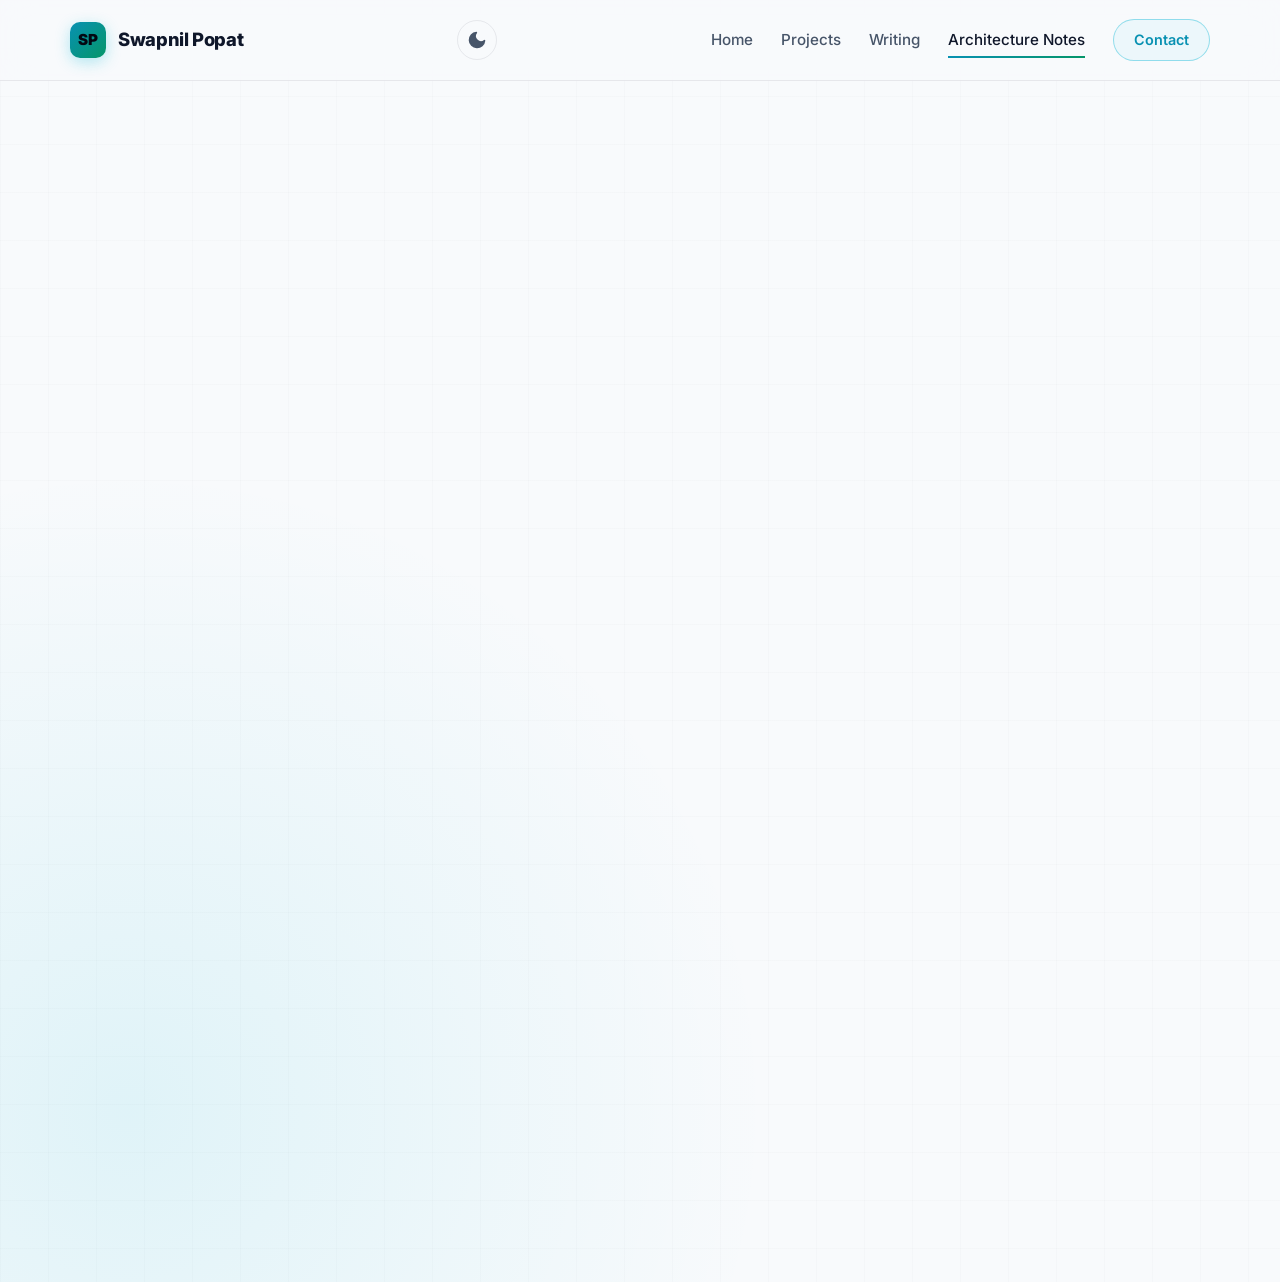
==== architecture-notes/index.html @ 3e1c454e "feat: add site pages, CSS stylesheets, media assets, and CI workflow" ====
<!DOCTYPE html>
<html lang="en">
<head>
  <meta charset="UTF-8" />
  <meta name="viewport" content="width=device-width, initial-scale=1.0" />

  <title>Architecture Notes | Swapnil Popat</title>
  <meta name="description" content="Architecture notes by Swapnil Popat on IIoT, digital twins, smart factory platforms, ThingWorx, enterprise architecture, ISA-95, DevOps, and industrial integrations." />
  <link rel="canonical" href="https://swapnilpopat.github.io/architecture-notes/" />

  <!-- Open Graph -->
  <meta property="og:title" content="Architecture Notes | Swapnil Popat" />
  <meta property="og:description" content="Architecture notes by Swapnil Popat on IIoT, digital twins, smart factory platforms, ThingWorx, enterprise architecture, ISA-95, DevOps, and industrial integrations." />
  <meta property="og:type" content="website" />
  <meta property="og:url" content="https://swapnilpopat.github.io/architecture-notes/" />
  <meta property="og:image" content="https://swapnilpopat.github.io/assets/img/og-image.png" />

  <!-- Twitter Card -->
  <meta name="twitter:card" content="summary_large_image" />
  <meta name="twitter:title" content="Architecture Notes | Swapnil Popat" />
  <meta name="twitter:description" content="Architecture notes by Swapnil Popat on IIoT, digital twins, smart factory platforms, ThingWorx, enterprise architecture, ISA-95, DevOps, and industrial integrations." />
  <meta name="twitter:image" content="https://swapnilpopat.github.io/assets/img/og-image.png" />

  <!-- Favicon -->
  <link rel="icon" type="image/svg+xml" href="/assets/img/favicon.svg">
  <link rel="apple-touch-icon" href="/assets/img/apple-touch-icon.png">
  <meta name="theme-color" content="#0f172a">

  <!-- Google Analytics (Lazy Loaded on User Interaction) -->
  <script>
    (function() {
      window.dataLayer = window.dataLayer || [];
      window.gtag = function() { dataLayer.push(arguments); };
      gtag('js', new Date());
      gtag('config', 'G-MF80VFT89Z', { anonymize_ip: true });

      let gaLoaded = false;
      function loadGA() {
        if (gaLoaded) return;
        gaLoaded = true;

        window.removeEventListener('scroll', loadGA);
        window.removeEventListener('mousemove', loadGA);
        window.removeEventListener('touchstart', loadGA);
        window.removeEventListener('keydown', loadGA);

        const script = document.createElement('script');
        script.async = true;
        script.src = 'https://www.googletagmanager.com/gtag/js?id=G-MF80VFT89Z';
        document.head.appendChild(script);
      }

      window.addEventListener('scroll', loadGA, { passive: true });
      window.addEventListener('mousemove', loadGA, { passive: true });
      window.addEventListener('touchstart', loadGA, { passive: true });
      window.addEventListener('keydown', loadGA, { passive: true });

      setTimeout(loadGA, 4000);
    })();
  </script>

  <!-- Google Fonts (Optimized Async Load) -->
  <link rel="preconnect" href="https://fonts.googleapis.com" />
  <link rel="preconnect" href="https://fonts.gstatic.com" crossorigin />
  <link
    href="https://fonts.googleapis.com/css2?family=Inter:wght@400;500;600;700;800&display=swap"
    rel="stylesheet"
    media="print"
    onload="this.media='all'"
  />
  <noscript>
    <link
      href="https://fonts.googleapis.com/css2?family=Inter:wght@400;500;600;700;800&display=swap"
      rel="stylesheet"
    />
  </noscript>

  <link rel="stylesheet" href="/assets/css/style.min.css?v=1.3" />

  <!-- Theme Toggle Detection Script -->
  <script>
    (function() {
      const theme = localStorage.getItem("theme") || (window.matchMedia("(prefers-color-scheme: dark)").matches ? "dark" : "light");
      document.documentElement.setAttribute("data-theme", theme);
    })();
  </script>
</head>

<body>
  <header class="site-header">
    <div class="container nav-container">
      <a class="logo" href="/" aria-label="Swapnil Popat homepage">
        <div class="logo-mark">SP</div>
        <span class="logo-text">Swapnil Popat</span>
      </a>

      <div class="nav-actions">
        <button id="theme-toggle" class="theme-toggle-btn" aria-label="Toggle Theme"></button>
        <button class="mobile-nav-toggle" aria-label="Toggle navigation" aria-expanded="false">
          <span class="bar"></span>
          <span class="bar"></span>
          <span class="bar"></span>
        </button>
      </div>

      <nav class="main-nav" aria-label="Primary navigation">
        <a href="/" class="nav-link">Home</a>
        <a href="/projects/" class="nav-link">Projects</a>
        <a href="/writing/" class="nav-link">Writing</a>
        <a href="/architecture-notes/" class="nav-link active" aria-current="page">Architecture Notes</a>
        <a href="mailto:popatswapnil@gmail.com" class="nav-cta">Contact</a>
      </nav>
    </div>
  </header>

  <main class="page-shell">
    <section class="page-hero">
      <p class="eyebrow">Architecture Notes</p>
      <h1>Patterns, Principles & Technical Decision Notes</h1>
      <p>
        Practical architecture thinking for industrial IoT, smart factory platforms,
        enterprise integrations, digital twins, DevOps, and AI-enabled manufacturing systems.
      </p>
    </section>

    <section class="cards-grid">
      <article class="card">
        <span class="tag">Principle</span>
        <h2>Design for Loose Coupling</h2>
        <p>
          Avoid hidden dependencies between platform services, UI layers, integration logic,
          and external systems. Keep boundaries visible and intentional.
        </p>
      </article>

      <article class="card">
        <span class="tag">Pattern</span>
        <h2>Digital Twin Modeling</h2>
        <p>
          Model assets, machines, lines, plants, and products using reusable templates
          and clear inheritance rules. Keep behavior and data ownership explicit.
        </p>
      </article>

      <article class="card">
        <span class="tag">Integration</span>
        <h2>MES ↔ ERP ↔ PLM Integration</h2>
        <p>
          Treat integration as a product capability, not as one-time plumbing.
          Define ownership, event contracts, error handling, and observability from day one.
        </p>
      </article>

      <article class="card">
        <span class="tag">Standard</span>
        <h2>ISA-95 Thinking</h2>
        <p>
          Use ISA-95 to clarify responsibilities across enterprise, operations,
          control, and physical process layers.
        </p>
      </article>

      <article class="card">
        <span class="tag">DevOps</span>
        <h2>Observable IIoT Platforms</h2>
        <p>
          Industrial platforms need structured logs, health checks, metrics, dashboards,
          alerting, and incident playbooks.
        </p>
      </article>

      <article class="card">
        <span class="tag">AI</span>
        <h2>AI in Manufacturing Architecture</h2>
        <p>
          AI should be introduced where data quality, feedback loops, business ownership,
          and measurable value are clearly defined.
        </p>
      </article>
    </section>
  </main>

  <!-- Footer -->
  <footer class="site-footer">
    <div class="container footer-container">
      <p>© <span id="year"></span> Swapnil Popat. All rights reserved.</p>
      <div class="footer-links">
        <a href="/projects/">Projects</a>
        <a href="/writing/">Writing</a>
        <a href="/architecture-notes/">Architecture Notes</a>
      </div>
    </div>
  </footer>

  <script src="/assets/js/main.js" defer></script>
  <script src="/assets/js/analytics-events.js" defer></script>
</body>
</html>
---- assets/css/style.min.css ----
:root{--bg:#090e17;--bg-soft:#0f172a;--bg-card:rgba(15,23,42,0.45);--bg-card-hover:rgba(30,41,59,0.35);--bg-card-strong:rgba(30,41,59,0.7);--text:#f8fafc;--muted:#94a3b8;--line:rgba(255,255,255,0.08);--primary:#06b6d4;--primary-strong:#0891b2;--accent:#10b981;--warning:#f59e0b;--shadow:0 20px 40px rgba(0,0,0,0.4);--radius-lg:24px;--radius-md:16px;--radius-sm:10px;--container:1140px;--grid-line:rgba(255,255,255,0.015);--header-bg:rgba(9,14,23,0.75);--mobile-nav-bg:rgba(9,14,23,0.98);--footer-bg:rgba(9,14,23,0.9);--heading-color:#ffffff;--md-sys-motion-easing-expressive:cubic-bezier(0.2,0,0,1);--md-sys-motion-easing-spring:cubic-bezier(0.34,1.56,0.64,1);--md-sys-shape-corner-extra-large:28px;--md-sys-shape-corner-large:20px;--md-sys-shape-corner-medium:14px;--md-sys-shape-corner-small:10px;--md-sys-shape-corner-full:9999px;--md-surface-1:rgba(255,255,255,0.03);--md-surface-2:rgba(255,255,255,0.06);--md-surface-container:rgba(15,23,42,0.55);--md-surface-container-high:rgba(30,41,59,0.7);--md-outline-variant:rgba(255,255,255,0.08);--primary-glow:rgba(6,182,212,0.35);--primary-container:rgba(6,182,212,0.12);--on-primary-container:#67e8f9}[data-theme="light"]{--bg:#f8fafc;--bg-soft:#f1f5f9;--bg-card:rgba(255,255,255,0.8);--bg-card-hover:rgba(15,23,42,0.04);--bg-card-strong:rgba(241,245,249,0.9);--text:#0f172a;--muted:#475569;--line:rgba(15,23,42,0.08);--primary:#0891b2;--primary-strong:#0e7490;--accent:#059669;--shadow:0 20px 40px rgba(15,23,42,0.06);--grid-line:rgba(15,23,42,0.015);--header-bg:rgba(248,250,252,0.85);--mobile-nav-bg:rgba(248,250,252,0.98);--footer-bg:rgba(241,245,249,0.9);--heading-color:#0f172a;--md-surface-1:rgba(15,23,42,0.02);--md-surface-2:rgba(15,23,42,0.05);--md-surface-container:rgba(255,255,255,0.9);--md-surface-container-high:rgba(248,250,252,0.95);--md-outline-variant:rgba(15,23,42,0.08);--primary-glow:rgba(8,145,178,0.25);--primary-container:rgba(8,145,178,0.1);--on-primary-container:#0e7490}*{box-sizing:border-box;margin:0;padding:0}html{scroll-behavior:smooth}body{font-family:'Inter',ui-sans-serif,system-ui,-apple-system,BlinkMacSystemFont,"Segoe UI",sans-serif;background-color:var(--bg);background-image:radial-gradient(circle at 10% 20%,rgba(6,182,212,0.1) 0%,transparent 40rem),radial-gradient(circle at 90% 80%,rgba(16,185,129,0.06) 0%,transparent 40rem),linear-gradient(to right,var(--grid-line) 1px,transparent 1px),linear-gradient(to bottom,var(--grid-line) 1px,transparent 1px);background-size:100% 100%,100% 100%,48px 48px,48px 48px;color:var(--text);line-height:1.6;-webkit-font-smoothing:antialiased;position:relative;overflow-x:hidden;transition:background-color 0.3s ease,color 0.3s ease,border-color 0.3s ease}a{color:inherit;text-decoration:none;transition:all 0.2s ease}:focus-visible{outline:2px solid var(--primary);outline-offset:3px;border-radius:4px}img{max-width:100%;height:auto}.container{width:min(100% - 40px,var(--container));margin-inline:auto}.section{padding:100px 0}.section-alt{background:rgba(15,23,42,0.25);border-top:1px solid var(--line);border-bottom:1px solid var(--line);backdrop-filter:blur(8px)}.section-kicker,.section-heading-row .section-kicker,.eyebrow{margin-bottom:12px;color:var(--primary);text-transform:uppercase;letter-spacing:0.15em;font-size:0.8rem;font-weight:800;display:block}h1,h2,h3,h4{font-weight:800;line-height:1.2;color:var(--heading-color)}h1{font-size:clamp(2.5rem,6vw,4.5rem);letter-spacing:-0.04em}h2{font-size:clamp(1.8rem,4vw,2.75rem);letter-spacing:-0.03em;margin-bottom:1rem}h3{font-size:1.35rem;letter-spacing:-0.01em}p{margin-bottom:1rem}p:last-child{margin-bottom:0}.muted{color:var(--muted)}.skip-link{position:absolute;top:-60px;left:1rem;z-index:9999;background:var(--primary);color:#000000;padding:0.75rem 1.5rem;border-radius:999px;font-weight:700;transition:top 0.2s ease}.skip-link:focus{top:1rem}.site-header{position:sticky;top:0;z-index:100;background:var(--header-bg);backdrop-filter:blur(16px);-webkit-backdrop-filter:blur(16px);border-bottom:1px solid var(--line);transition:background 0.3s ease,border-color 0.3s ease}.nav-container{display:flex;align-items:center;justify-content:space-between;min-height:80px}.logo{display:inline-flex;align-items:center;gap:12px;font-weight:800;font-size:1.15rem;letter-spacing:-0.02em;color:var(--text)}.logo-mark{width:36px;height:36px;display:grid;place-items:center;border-radius:10px;color:#030712;font-weight:900;font-size:0.95rem;background:linear-gradient(135deg,var(--primary),var(--accent));box-shadow:0 4px 15px rgba(6,182,212,0.3)}.logo-text{font-weight:800}.main-nav{display:flex;align-items:center;gap:28px}.nav-link{color:var(--muted);font-size:0.95rem;font-weight:500;position:relative;padding:6px 0}.nav-link:hover,.nav-link.active{color:var(--heading-color)}.nav-link::after{content:'';position:absolute;bottom:0;left:0;width:0;height:2px;background:linear-gradient(90deg,var(--primary),var(--accent));transition:width 0.3s ease}.nav-link:hover::after,.nav-link.active::after{width:100%}.nav-cta{padding:0.5rem 1.25rem;border:1px solid rgba(6,182,212,0.4);border-radius:999px;background:rgba(6,182,212,0.05);color:var(--primary) !important;font-weight:600;font-size:0.9rem}.nav-cta:hover{background:var(--primary);color:#030712 !important;box-shadow:0 4px 15px rgba(6,182,212,0.25);transform:translateY(-1px)}.theme-toggle-btn{background:none;border:1px solid var(--line);cursor:pointer;padding:8px;border-radius:50%;width:40px;height:40px;display:inline-flex;align-items:center;justify-content:center;color:var(--muted);transition:all 0.3s ease}.theme-toggle-btn:hover{color:var(--primary);border-color:rgba(6,182,212,0.4);background:rgba(255,255,255,0.05);transform:rotate(15deg)}[data-theme="light"] .theme-toggle-btn:hover{background:rgba(0,0,0,0.04)}.theme-toggle-btn svg{width:20px;height:20px;fill:currentColor}.nav-actions{display:flex;align-items:center;gap:12px}.mobile-nav-toggle{display:none;background:none;border:none;cursor:pointer;padding:8px;z-index:110}.mobile-nav-toggle .bar{display:block;width:24px;height:2px;margin:5px auto;background-color:var(--text);transition:all 0.3s ease-in-out}.btn{display:inline-flex;align-items:center;justify-content:center;gap:10px;min-height:48px;padding:0 24px;border-radius:var(--md-sys-shape-corner-full,999px);font-weight:700;font-size:0.95rem;cursor:pointer;border:1px solid transparent;text-decoration:none;position:relative;overflow:hidden;transition:all 0.3s var(--md-sys-motion-easing-spring,cubic-bezier(0.34,1.56,0.64,1));box-shadow:0 2px 4px rgba(0,0,0,0.1)}.btn svg{width:18px;height:18px;flex-shrink:0;transition:transform 0.3s var(--md-sys-motion-easing-spring,cubic-bezier(0.34,1.56,0.64,1))}.btn:hover svg.btn-icon-trailing{transform:translate(2px,-2px)}.btn:hover svg.btn-icon-leading{transform:scale(1.15)}.btn:hover{transform:translateY(-3px);box-shadow:0 8px 24px rgba(0,0,0,0.25)}.btn:active{transform:translateY(-1px) scale(0.98)}.btn-primary{background:linear-gradient(135deg,var(--primary),var(--primary-strong));color:#030712;box-shadow:0 4px 15px rgba(6,182,212,0.25)}.btn-primary:hover{box-shadow:0 8px 25px rgba(6,182,212,0.45)}.btn-secondary{background:rgba(255,255,255,0.05);border-color:var(--line);color:var(--text)}.btn-secondary:hover{background:rgba(255,255,255,0.1);border-color:rgba(255,255,255,0.2)}[data-theme="light"] .btn-secondary{background:rgba(15,23,42,0.05)}[data-theme="light"] .btn-secondary:hover{background:rgba(15,23,42,0.08)}.btn-ghost{border-color:var(--line);background:rgba(255,255,255,0.03);color:var(--text)}.btn-ghost:hover{background:rgba(255,255,255,0.08);border-color:rgba(6,182,212,0.35);color:var(--heading-color)}[data-theme="light"] .btn-ghost{background:rgba(15,23,42,0.03);border-color:var(--line)}[data-theme="light"] .btn-ghost:hover{background:rgba(15,23,42,0.07)}.hero{padding:120px 0 80px}.hero-grid{display:grid;grid-template-columns:1.25fr 0.75fr;gap:60px;align-items:center}.hero-subtitle{font-size:1.2rem;color:var(--muted);margin:24px 0 36px;max-width:680px;line-height:1.7}.hero-actions{display:flex;flex-wrap:wrap;gap:16px}.hero-card{position:relative;padding:40px 30px;border:1px solid var(--line);border-radius:var(--radius-lg);background:var(--bg-card);backdrop-filter:blur(12px);-webkit-backdrop-filter:blur(12px);box-shadow:var(--shadow);text-align:center;overflow:hidden}.card-topline{position:absolute;top:0;left:0;width:100%;height:4px;background:linear-gradient(90deg,var(--primary),var(--accent),var(--warning))}.profile-container{display:flex;justify-content:center;margin-bottom:28px}.profile-image{width:140px;height:140px;border-radius:50%;object-fit:cover;border:3px solid transparent;background-image:linear-gradient(var(--bg-soft),var(--bg-soft)),linear-gradient(135deg,var(--primary),var(--accent));background-origin:border-box;background-clip:padding-box,border-box;box-shadow:0 8px 30px rgba(6,182,212,0.25)}.metrics-container{display:grid;gap:20px}.metric{padding:16px;border-radius:var(--radius-md);background:rgba(255,255,255,0.02);border:1px solid var(--line);transition:all 0.3s ease}.metric:hover{background:rgba(255,255,255,0.04);border-color:rgba(6,182,212,0.25)}.metric strong{display:block;font-size:1.6rem;color:var(--primary);margin-bottom:4px}.metric span{font-size:0.88rem;color:var(--muted);font-weight:500}.two-column{display:grid;grid-template-columns:0.8fr 1.2fr;gap:60px;align-items:start}.content-block{font-size:1.1rem;color:var(--muted)}.content-block p{margin-bottom:1.25rem;line-height:1.75}.section-heading{margin-bottom:50px;max-width:700px}.section-heading h2{margin-top:8px}.section-heading-row{display:flex;justify-content:space-between;align-items:flex-end;margin-bottom:50px;gap:24px}.section-heading-row .section-heading{margin-bottom:0}.text-link{color:var(--primary);font-weight:700;display:inline-flex;align-items:center;gap:8px}.text-link:hover{color:var(--primary-strong);transform:translateX(4px)}.cards-grid{display:grid;grid-template-columns:repeat(3,1fr);gap:24px}.card,.info-card,.project-card,.writing-card,.contact-card,.timeline-item{border:1px solid var(--line);background:var(--bg-card);border-radius:var(--radius-lg);padding:32px;box-shadow:0 10px 30px rgba(0,0,0,0.15);transition:all 0.3s cubic-bezier(0.4,0,0.2,1);position:relative;overflow:hidden}.card:hover,.info-card:hover,.project-card:hover,.writing-card:hover{transform:translateY(-6px);border-color:rgba(6,182,212,0.3);box-shadow:0 15px 35px rgba(6,182,212,0.08);background:var(--bg-card-hover)}.icon-box{width:52px;height:52px;display:grid;place-items:center;border-radius:14px;background:rgba(6,182,212,0.08);border:1px solid rgba(6,182,212,0.2);font-size:1.5rem;margin-bottom:24px;transition:all 0.3s ease}.info-card:hover .icon-box{background:rgba(6,182,212,0.15);border-color:var(--primary);box-shadow:0 0 15px rgba(6,182,212,0.2)}.info-card h3{margin-bottom:12px}.info-card p{color:var(--muted);font-size:0.95rem;line-height:1.6}.timeline{display:flex;flex-direction:column;gap:24px}.timeline-item{display:grid;grid-template-columns:240px 1fr;gap:40px;padding:32px;background:var(--bg-card)}.timeline-item:hover{border-color:rgba(6,182,212,0.3);transform:translateY(-3px);box-shadow:0 12px 30px rgba(0,0,0,0.2);background:var(--bg-card-hover)}.timeline-date{color:var(--primary);font-weight:800;font-size:1rem;letter-spacing:0.05em;text-transform:uppercase}.timeline-content h3{margin-bottom:4px}.timeline-content .muted{font-weight:600;color:var(--accent);margin-bottom:16px}.timeline-content p{font-size:1rem;line-height:1.65;color:var(--muted)}.project-grid{display:grid;grid-template-columns:repeat(2,1fr);gap:24px}.project-card{display:flex;flex-direction:column;justify-content:space-between;min-height:280px}.project-card.featured{background:linear-gradient(135deg,rgba(6,182,212,0.1) 0%,rgba(16,185,129,0.05) 100%),var(--bg-card);border-color:rgba(6,182,212,0.2)}.project-card.featured:hover{border-color:rgba(6,182,212,0.4)}.project-card h3{margin:12px 0 14px}.project-card p:not(.tag){color:var(--muted);font-size:0.98rem;line-height:1.6;margin-bottom:24px}.tag{color:var(--accent);font-size:0.75rem;font-weight:800;text-transform:uppercase;letter-spacing:0.12em;display:block}.tech-stack{display:flex;flex-wrap:wrap;gap:8px;margin-top:auto}.tech-stack span,.skill-cloud span,.pill-list span{display:inline-flex;align-items:center;padding:6px 12px;border:1px solid var(--line);border-radius:999px;background:rgba(255,255,255,0.04);color:var(--text);font-size:0.8rem;font-weight:600;transition:all 0.2s ease}.tech-stack span:hover,.skill-cloud span:hover,.pill-list span:hover{background:rgba(6,182,212,0.1);border-color:rgba(6,182,212,0.3);color:var(--heading-color)}.pill-list{display:flex;flex-wrap:wrap;gap:12px}.writing-card{display:grid;grid-template-columns:1.2fr 0.8fr;align-items:center;gap:40px}.writing-card p{font-size:1.1rem;line-height:1.7}.contact-section{padding-bottom:100px}.contact-card{padding:48px;display:grid;grid-template-columns:0.95fr 1.05fr;gap:48px;align-items:start;border-radius:var(--md-sys-shape-corner-extra-large);background:radial-gradient(circle at 10% 10%,rgba(6,182,212,0.12) 0%,transparent 60%),var(--bg-card-strong);border:1px solid var(--line);box-shadow:var(--shadow);position:relative;overflow:hidden}.contact-intro{display:flex;flex-direction:column;gap:14px}.contact-card h2{font-size:clamp(2rem,4vw,2.75rem);font-weight:800;letter-spacing:-0.02em;line-height:1.15}.contact-card p{color:var(--muted);font-size:1.05rem;line-height:1.65}.contact-status-chip{display:inline-flex;align-items:center;gap:10px;padding:8px 16px;background:var(--primary-container);border:1px solid rgba(6,182,212,0.25);border-radius:var(--md-sys-shape-corner-full);color:var(--on-primary-container);font-size:0.85rem;font-weight:600;width:fit-content;margin-top:6px}.contact-status-dot{width:8px;height:8px;border-radius:50%;background:var(--accent);box-shadow:0 0 8px var(--accent);animation:pulse-dot 2s infinite}@keyframes pulse-dot{0%,100%{transform:scale(1);opacity:1}50%{transform:scale(1.35);opacity:0.65}}.contact-grid{display:grid;grid-template-columns:repeat(2,1fr);gap:14px}.contact-btn{display:flex;align-items:center;gap:14px;padding:14px 16px;border-radius:var(--md-sys-shape-corner-large);background:var(--md-surface-1);border:1px solid var(--md-outline-variant);backdrop-filter:blur(12px);-webkit-backdrop-filter:blur(12px);color:var(--text);text-decoration:none;position:relative;overflow:hidden;transition:transform 0.3s var(--md-sys-motion-easing-spring),box-shadow 0.3s var(--md-sys-motion-easing-expressive),background 0.3s ease,border-color 0.3s ease;box-shadow:0 2px 8px rgba(0,0,0,0.04)}.contact-btn--featured{grid-column:1 / -1}.contact-btn::before{content:'';position:absolute;inset:0;background:linear-gradient(135deg,rgba(255,255,255,0.06),transparent);opacity:0;transition:opacity 0.3s ease}.contact-btn:hover{transform:translateY(-3px);background:var(--bg-card-hover);border-color:rgba(6,182,212,0.35);box-shadow:0 10px 24px rgba(0,0,0,0.2),0 0 0 1px rgba(6,182,212,0.15)}.contact-btn:hover::before{opacity:1}.contact-btn:active{transform:translateY(-1px) scale(0.99)}.contact-btn-icon{width:44px;height:44px;min-width:44px;min-height:44px;max-width:44px;max-height:44px;border-radius:var(--md-sys-shape-corner-medium);display:flex;align-items:center;justify-content:center;background:var(--md-surface-2);border:1px solid var(--md-outline-variant);color:var(--primary);flex-shrink:0;overflow:hidden;transition:transform 0.35s var(--md-sys-motion-easing-spring),background 0.3s ease,color 0.3s ease,border-color 0.3s ease}.contact-btn-icon svg,svg.contact-svg{width:22px !important;height:22px !important;min-width:22px !important;min-height:22px !important;max-width:22px !important;max-height:22px !important;display:block !important;flex-shrink:0 !important}.contact-btn:hover .contact-btn-icon{transform:scale(1.08)}.contact-btn--email:hover .contact-btn-icon{background:rgba(234,67,53,0.12);color:#ea4335;border-color:rgba(234,67,53,0.3)}.contact-btn--linkedin:hover .contact-btn-icon{background:rgba(10,102,194,0.12);color:#0a66c2;border-color:rgba(10,102,194,0.3)}.contact-btn--x:hover .contact-btn-icon{background:rgba(255,255,255,0.12);color:var(--heading-color);border-color:rgba(255,255,255,0.3)}[data-theme="light"] .contact-btn--x:hover .contact-btn-icon{background:rgba(0,0,0,0.08);color:#000000;border-color:rgba(0,0,0,0.2)}.contact-btn--instagram:hover .contact-btn-icon{background:linear-gradient(135deg,rgba(225,48,108,0.15),rgba(131,58,180,0.15));color:#e1306c;border-color:rgba(225,48,108,0.35)}.contact-btn--facebook:hover .contact-btn-icon{background:rgba(24,119,242,0.12);color:#1877f2;border-color:rgba(24,119,242,0.3)}.contact-btn--website:hover .contact-btn-icon{background:rgba(6,182,212,0.15);color:var(--primary);border-color:rgba(6,182,212,0.35)}.contact-btn--blog:hover .contact-btn-icon{background:rgba(16,185,129,0.15);color:var(--accent);border-color:rgba(16,185,129,0.35)}.contact-btn-content{display:flex;flex-direction:column;flex-grow:1;min-width:0;gap:2px}.contact-btn-title{font-weight:700;font-size:0.95rem;color:var(--heading-color);line-height:1.2}.contact-btn-detail{font-size:0.78rem;color:var(--muted);line-height:1.3;white-space:nowrap;overflow:hidden;text-overflow:ellipsis;transition:color 0.2s ease}.contact-btn:hover .contact-btn-detail{color:var(--text)}.contact-btn-arrow{width:28px;height:28px;min-width:28px;min-height:28px;max-width:28px;max-height:28px;border-radius:50%;display:flex;align-items:center;justify-content:center;color:var(--muted);opacity:0.5;flex-shrink:0;overflow:hidden;transition:transform 0.3s var(--md-sys-motion-easing-spring),color 0.2s ease,opacity 0.2s ease,background 0.2s ease}.contact-btn-arrow svg,svg.arrow-svg{width:16px !important;height:16px !important;min-width:16px !important;min-height:16px !important;max-width:16px !important;max-height:16px !important;display:block !important;flex-shrink:0 !important}.contact-btn:hover .contact-btn-arrow{transform:translate(2px,-2px);opacity:1;color:var(--primary);background:rgba(6,182,212,0.08)}.contact-links{display:grid;gap:16px}.contact-links a{padding:16px 20px;border:1px solid var(--line);border-radius:var(--radius-md);background:rgba(255,255,255,0.02);color:var(--text);font-weight:600;font-size:1rem;display:flex;align-items:center;justify-content:space-between;transition:all 0.3s ease;overflow-wrap:anywhere}.contact-links a::after{content:'→';transition:transform 0.2s ease;color:var(--primary);font-weight:800}.contact-links a:hover{background:rgba(6,182,212,0.08);border-color:rgba(6,182,212,0.3);transform:translateX(6px)}.contact-links a:hover::after{transform:translateX(4px)}.site-footer{border-top:1px solid var(--line);padding:40px 0;background:var(--footer-bg);color:var(--muted);font-size:0.95rem;transition:background-color 0.3s ease,border-color 0.3s ease,color 0.3s ease}.footer-container{display:flex;justify-content:space-between;align-items:center}.footer-links{display:flex;gap:24px}.footer-links a:hover{color:var(--text)}.page-shell{padding:80px 0 100px}.page-hero{margin-bottom:60px;max-width:800px}.page-hero h1{margin:12px 0 20px}.page-hero p{font-size:1.2rem;color:var(--muted);line-height:1.7}.card h2{font-size:1.5rem;margin:12px 0}.card ul{list-style:none;margin-top:20px;display:grid;gap:10px}.card li{position:relative;padding-left:24px;font-size:0.95rem;color:var(--muted)}.card li::before{content:'→';position:absolute;left:0;color:var(--primary);font-weight:800;transition:transform 0.2s ease}.card:hover li::before{transform:translateX(2px)}.resume-section{margin-bottom:50px;border-bottom:1px solid var(--line);padding-bottom:40px}.resume-section:last-of-type{border-bottom:none;padding-bottom:0}.resume-section h2{font-size:1.8rem;margin-bottom:24px;color:var(--primary);letter-spacing:-0.02em}.resume-section .timeline-item{grid-template-columns:1fr;gap:12px;padding:24px;margin-bottom:18px;border-radius:var(--radius-md)}.resume-section .timeline-item:last-child{margin-bottom:0}.skill-cloud{display:flex;flex-wrap:wrap;gap:10px}a:focus-visible,button:focus-visible{outline:3px solid var(--primary);outline-offset:4px;border-radius:6px}@media (max-width:1024px){.hero-grid{grid-template-columns:1.1fr 0.9fr;gap:40px}.cards-grid{grid-template-columns:repeat(2,1fr)}.two-column{grid-template-columns:1fr;gap:30px}.contact-card{grid-template-columns:1fr;gap:40px;padding:40px}.writing-card{grid-template-columns:1fr;gap:24px}}@media (max-width:768px){.section{padding:70px 0}.hero{padding:80px 0 50px}.hero-grid{grid-template-columns:1fr;gap:50px}.hero-card{max-width:450px;margin:0 auto}.mobile-nav-toggle{display:block}.main-nav{position:fixed;top:80px;left:-100%;width:100%;height:calc(100vh - 80px);background:var(--mobile-nav-bg);backdrop-filter:blur(20px);-webkit-backdrop-filter:blur(20px);flex-direction:column;align-items:center;justify-content:flex-start;padding-top:50px;gap:32px;transition:left 0.3s cubic-bezier(0.4,0,0.2,1);border-top:1px solid var(--line);z-index:99}.main-nav.active{left:0}.nav-link{font-size:1.2rem}.nav-cta{font-size:1.1rem;padding:10px 24px}.timeline-item{grid-template-columns:1fr;gap:16px;padding:24px}.project-grid{grid-template-columns:1fr}.footer-container{flex-direction:column;gap:20px;text-align:center}.footer-links{justify-content:center;flex-wrap:wrap}.mobile-nav-toggle.active .bar:nth-child(1){transform:translateY(7px) rotate(45deg)}.mobile-nav-toggle.active .bar:nth-child(2){opacity:0}.mobile-nav-toggle.active .bar:nth-child(3){transform:translateY(-7px) rotate(-45deg)}}@media (max-width:640px){.contact-grid{grid-template-columns:1fr;gap:12px}.contact-card{padding:28px 20px;border-radius:var(--radius-lg)}}@media (max-width:480px){.cards-grid{grid-template-columns:1fr}.hero-actions{flex-direction:column;width:100%}.hero-actions .btn{width:100%}.logo-text{display:none}}.error-page{display:flex;flex-direction:column;align-items:center;justify-content:center;min-height:100vh;text-align:center;padding:24px}.error-page h1{font-size:clamp(6rem,15vw,10rem);line-height:1;background:linear-gradient(135deg,var(--primary),var(--accent));-webkit-background-clip:text;-webkit-text-fill-color:transparent;margin-bottom:1.5rem}.error-page p{font-size:1.25rem;color:var(--muted);margin-bottom:2.5rem}section{content-visibility:auto;contain-intrinsic-size:600px}@media print{*,*::before,*::after{background:transparent !important;color:#111827 !important;box-shadow:none !important;text-shadow:none !important}body{background:#ffffff !important;color:#111827 !important;font-size:10.5pt;line-height:1.45}.site-header,.site-footer,.nav-actions,.hero-actions,.skip-link,.theme-toggle-btn,.mobile-nav-toggle,.contact-btn-arrow,.contact-status-chip{display:none !important}.page-shell,.container{width:100% !important;max-width:100% !important;padding:0 !important;margin:0 !important}.page-hero{margin-bottom:24px !important;padding-bottom:12px !important;border-bottom:2px solid #111827 !important}.page-hero h1{font-size:22pt !important;color:#000000 !important;margin-bottom:6px !important}.resume-section{margin-bottom:20px !important;break-inside:avoid;page-break-inside:avoid}.resume-section h2{font-size:13pt !important;border-bottom:1px solid #d1d5db !important;padding-bottom:4px !important;margin-bottom:10px !important;color:#111827 !important}.timeline-item,.card,.info-card{break-inside:avoid;page-break-inside:avoid;border:1px solid #e5e7eb !important;background:#ffffff !important;margin-bottom:12px !important;padding:12px !important}.skill-cloud span{border:1px solid #9ca3af !important;color:#111827 !important;background:transparent !important;padding:2px 8px !important;font-size:9pt !important}}
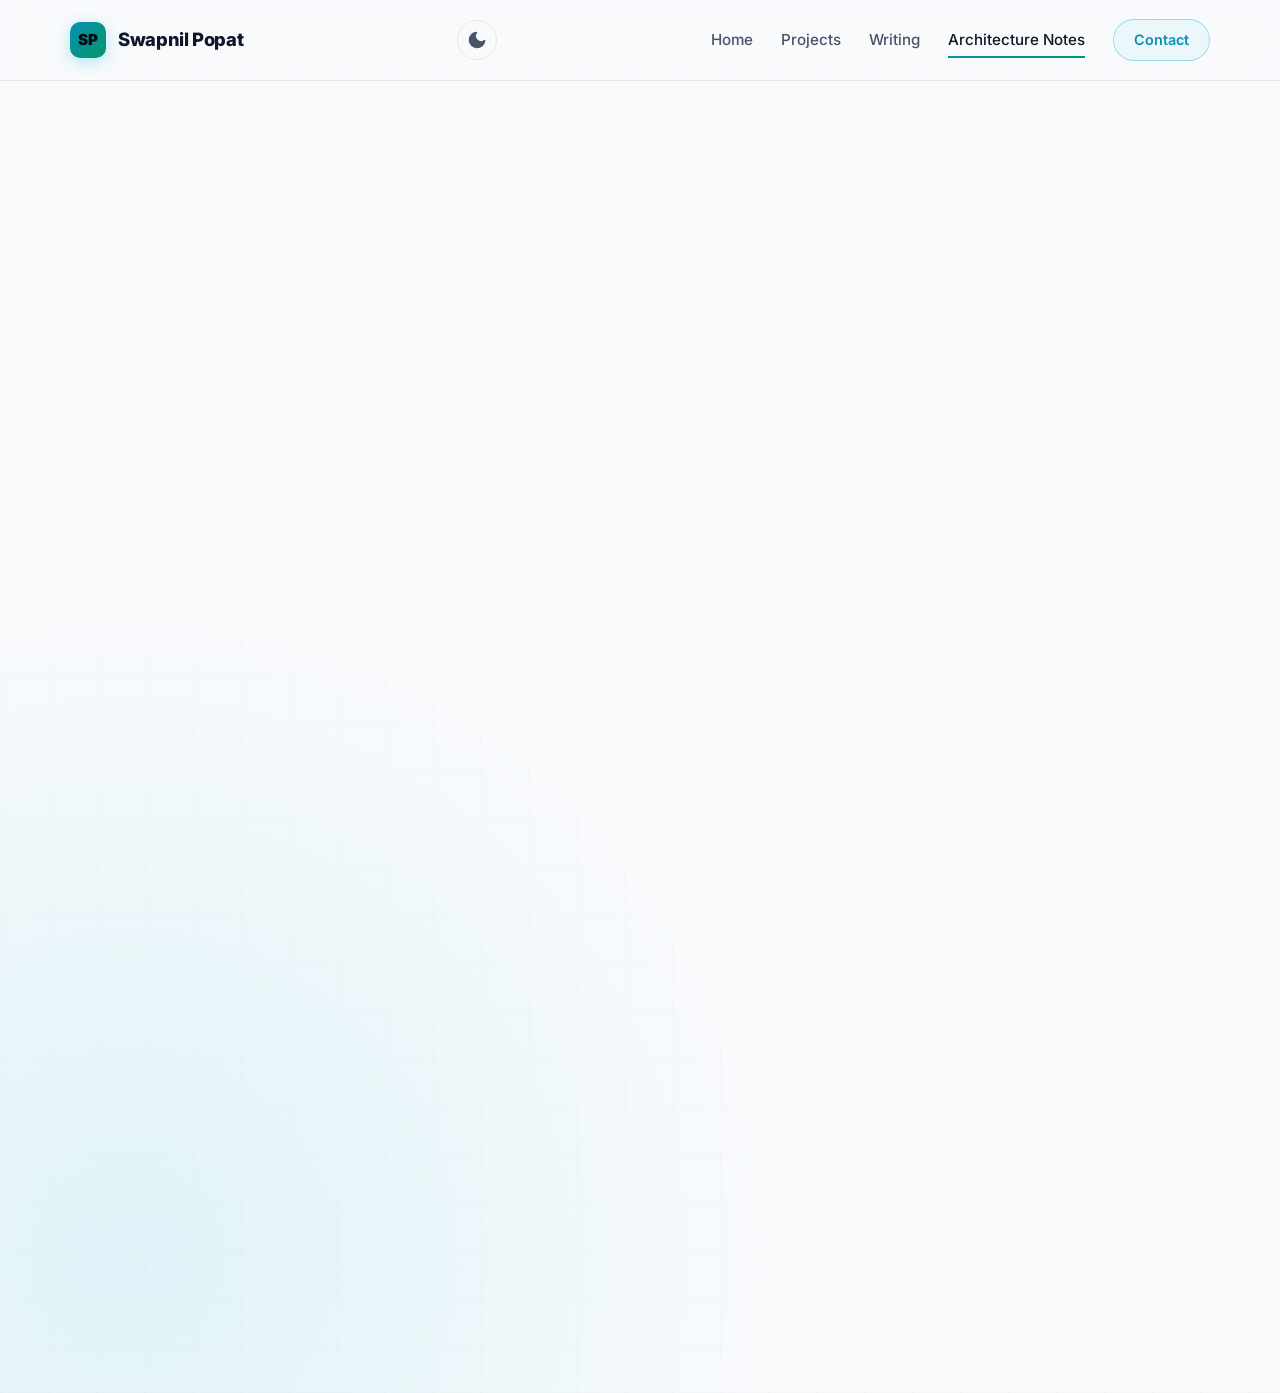
==== commit 2184e707: "feat: site overhaul with Material Design 3 Expressive features, project filters, and PWA support" ====
--- a/architecture-notes/index.html
+++ b/architecture-notes/index.html
@@ -21,9 +21,10 @@
   <meta name="twitter:description" content="Architecture notes by Swapnil Popat on IIoT, digital twins, smart factory platforms, ThingWorx, enterprise architecture, ISA-95, DevOps, and industrial integrations." />
   <meta name="twitter:image" content="https://swapnilpopat.github.io/assets/img/og-image.png" />
 
-  <!-- Favicon -->
+  <!-- Favicon & PWA -->
   <link rel="icon" type="image/svg+xml" href="/assets/img/favicon.svg">
   <link rel="apple-touch-icon" href="/assets/img/apple-touch-icon.png">
+  <link rel="manifest" href="/manifest.json">
   <meta name="theme-color" content="#0f172a">
 
   <!-- Google Analytics (Lazy Loaded on User Interaction) -->
@@ -75,7 +76,7 @@
     />
   </noscript>
 
-  <link rel="stylesheet" href="/assets/css/style.min.css?v=1.3" />
+  <link rel="stylesheet" href="/assets/css/style.min.css?v=1.4" />
 
   <!-- Theme Toggle Detection Script -->
   <script>
@@ -124,58 +125,124 @@
     </section>
 
     <section class="cards-grid">
-      <article class="card">
+      <article class="card reveal">
         <span class="tag">Principle</span>
         <h2>Design for Loose Coupling</h2>
         <p>
           Avoid hidden dependencies between platform services, UI layers, integration logic,
           and external systems. Keep boundaries visible and intentional.
         </p>
-      </article>
-
-      <article class="card">
+        <details class="md-accordion">
+          <summary>
+            <span>Key Trade-offs &amp; Guardrails</span>
+            <svg class="accordion-icon" viewBox="0 0 24 24" fill="none" stroke="currentColor" stroke-width="2.5"><polyline points="6 9 12 15 18 9"></polyline></svg>
+          </summary>
+          <div class="md-accordion-content">
+            <p><strong>Primary Driver:</strong> Prevent changes in shop-floor edge devices from breaking analytics or MES consumers.</p>
+            <p><strong>Pattern:</strong> Asynchronous message queues (RabbitMQ/MQTT) with strict canonical data models.</p>
+            <p><strong>Guardrail:</strong> Avoid synchronous REST calls on industrial telemetry ingest paths.</p>
+          </div>
+        </details>
+      </article>
+
+      <article class="card reveal">
         <span class="tag">Pattern</span>
         <h2>Digital Twin Modeling</h2>
         <p>
           Model assets, machines, lines, plants, and products using reusable templates
           and clear inheritance rules. Keep behavior and data ownership explicit.
         </p>
-      </article>
-
-      <article class="card">
+        <details class="md-accordion">
+          <summary>
+            <span>Key Trade-offs &amp; Guardrails</span>
+            <svg class="accordion-icon" viewBox="0 0 24 24" fill="none" stroke="currentColor" stroke-width="2.5"><polyline points="6 9 12 15 18 9"></polyline></svg>
+          </summary>
+          <div class="md-accordion-content">
+            <p><strong>Primary Driver:</strong> Standardization of plant equipment across global manufacturing lines.</p>
+            <p><strong>Pattern:</strong> ThingWorx ThingTemplates &amp; ThingShapes with clean property inheritance.</p>
+            <p><strong>Guardrail:</strong> Keep business logic decoupled from physical hardware addressing.</p>
+          </div>
+        </details>
+      </article>
+
+      <article class="card reveal">
         <span class="tag">Integration</span>
         <h2>MES ↔ ERP ↔ PLM Integration</h2>
         <p>
           Treat integration as a product capability, not as one-time plumbing.
           Define ownership, event contracts, error handling, and observability from day one.
         </p>
-      </article>
-
-      <article class="card">
+        <details class="md-accordion">
+          <summary>
+            <span>Key Trade-offs &amp; Guardrails</span>
+            <svg class="accordion-icon" viewBox="0 0 24 24" fill="none" stroke="currentColor" stroke-width="2.5"><polyline points="6 9 12 15 18 9"></polyline></svg>
+          </summary>
+          <div class="md-accordion-content">
+            <p><strong>Primary Driver:</strong> End-to-end traceability from engineering design (PLM) to plant execution (MES) and financials (ERP).</p>
+            <p><strong>Pattern:</strong> Event-driven architecture with SAP API Management and dead-letter queue resilience.</p>
+            <p><strong>Guardrail:</strong> Enforce idempotency on every inbound production transaction.</p>
+          </div>
+        </details>
+      </article>
+
+      <article class="card reveal">
         <span class="tag">Standard</span>
         <h2>ISA-95 Thinking</h2>
         <p>
           Use ISA-95 to clarify responsibilities across enterprise, operations,
           control, and physical process layers.
         </p>
-      </article>
-
-      <article class="card">
+        <details class="md-accordion">
+          <summary>
+            <span>Key Trade-offs &amp; Guardrails</span>
+            <svg class="accordion-icon" viewBox="0 0 24 24" fill="none" stroke="currentColor" stroke-width="2.5"><polyline points="6 9 12 15 18 9"></polyline></svg>
+          </summary>
+          <div class="md-accordion-content">
+            <p><strong>Primary Driver:</strong> Clarify boundaries between Level 0-2 (PLC/SCADA), Level 3 (MES/MOM), and Level 4 (ERP/Business).</p>
+            <p><strong>Pattern:</strong> Purdue Enterprise Reference Architecture mapping with Kepware industrial connectivity.</p>
+            <p><strong>Guardrail:</strong> Do not bypass Level 3 for control-plane decisions directly to the cloud.</p>
+          </div>
+        </details>
+      </article>
+
+      <article class="card reveal">
         <span class="tag">DevOps</span>
         <h2>Observable IIoT Platforms</h2>
         <p>
           Industrial platforms need structured logs, health checks, metrics, dashboards,
           alerting, and incident playbooks.
         </p>
-      </article>
-
-      <article class="card">
+        <details class="md-accordion">
+          <summary>
+            <span>Key Trade-offs &amp; Guardrails</span>
+            <svg class="accordion-icon" viewBox="0 0 24 24" fill="none" stroke="currentColor" stroke-width="2.5"><polyline points="6 9 12 15 18 9"></polyline></svg>
+          </summary>
+          <div class="md-accordion-content">
+            <p><strong>Primary Driver:</strong> Rapid root-cause analysis across thousands of distributed edge connections.</p>
+            <p><strong>Pattern:</strong> Splunk, Prometheus, and Grafana unified telemetry with custom synthetic health probes.</p>
+            <p><strong>Guardrail:</strong> Establish telemetry drop alerts before edge buffers overflow.</p>
+          </div>
+        </details>
+      </article>
+
+      <article class="card reveal">
         <span class="tag">AI</span>
         <h2>AI in Manufacturing Architecture</h2>
         <p>
           AI should be introduced where data quality, feedback loops, business ownership,
           and measurable value are clearly defined.
         </p>
+        <details class="md-accordion">
+          <summary>
+            <span>Key Trade-offs &amp; Guardrails</span>
+            <svg class="accordion-icon" viewBox="0 0 24 24" fill="none" stroke="currentColor" stroke-width="2.5"><polyline points="6 9 12 15 18 9"></polyline></svg>
+          </summary>
+          <div class="md-accordion-content">
+            <p><strong>Primary Driver:</strong> Closed-loop predictive quality, anomaly detection, and automated root-cause guidance.</p>
+            <p><strong>Pattern:</strong> Edge-cloud hybrid inferencing: low-latency anomaly checks at edge, deep LLM/analytical reasoning in cloud.</p>
+            <p><strong>Guardrail:</strong> Human-in-the-loop validation for all physical parameter adjustments.</p>
+          </div>
+        </details>
       </article>
     </section>
   </main>
--- a/assets/css/style.min.css
+++ b/assets/css/style.min.css
@@ -1 +1 @@
-:root{--bg:#090e17;--bg-soft:#0f172a;--bg-card:rgba(15,23,42,0.45);--bg-card-hover:rgba(30,41,59,0.35);--bg-card-strong:rgba(30,41,59,0.7);--text:#f8fafc;--muted:#94a3b8;--line:rgba(255,255,255,0.08);--primary:#06b6d4;--primary-strong:#0891b2;--accent:#10b981;--warning:#f59e0b;--shadow:0 20px 40px rgba(0,0,0,0.4);--radius-lg:24px;--radius-md:16px;--radius-sm:10px;--container:1140px;--grid-line:rgba(255,255,255,0.015);--header-bg:rgba(9,14,23,0.75);--mobile-nav-bg:rgba(9,14,23,0.98);--footer-bg:rgba(9,14,23,0.9);--heading-color:#ffffff;--md-sys-motion-easing-expressive:cubic-bezier(0.2,0,0,1);--md-sys-motion-easing-spring:cubic-bezier(0.34,1.56,0.64,1);--md-sys-shape-corner-extra-large:28px;--md-sys-shape-corner-large:20px;--md-sys-shape-corner-medium:14px;--md-sys-shape-corner-small:10px;--md-sys-shape-corner-full:9999px;--md-surface-1:rgba(255,255,255,0.03);--md-surface-2:rgba(255,255,255,0.06);--md-surface-container:rgba(15,23,42,0.55);--md-surface-container-high:rgba(30,41,59,0.7);--md-outline-variant:rgba(255,255,255,0.08);--primary-glow:rgba(6,182,212,0.35);--primary-container:rgba(6,182,212,0.12);--on-primary-container:#67e8f9}[data-theme="light"]{--bg:#f8fafc;--bg-soft:#f1f5f9;--bg-card:rgba(255,255,255,0.8);--bg-card-hover:rgba(15,23,42,0.04);--bg-card-strong:rgba(241,245,249,0.9);--text:#0f172a;--muted:#475569;--line:rgba(15,23,42,0.08);--primary:#0891b2;--primary-strong:#0e7490;--accent:#059669;--shadow:0 20px 40px rgba(15,23,42,0.06);--grid-line:rgba(15,23,42,0.015);--header-bg:rgba(248,250,252,0.85);--mobile-nav-bg:rgba(248,250,252,0.98);--footer-bg:rgba(241,245,249,0.9);--heading-color:#0f172a;--md-surface-1:rgba(15,23,42,0.02);--md-surface-2:rgba(15,23,42,0.05);--md-surface-container:rgba(255,255,255,0.9);--md-surface-container-high:rgba(248,250,252,0.95);--md-outline-variant:rgba(15,23,42,0.08);--primary-glow:rgba(8,145,178,0.25);--primary-container:rgba(8,145,178,0.1);--on-primary-container:#0e7490}*{box-sizing:border-box;margin:0;padding:0}html{scroll-behavior:smooth}body{font-family:'Inter',ui-sans-serif,system-ui,-apple-system,BlinkMacSystemFont,"Segoe UI",sans-serif;background-color:var(--bg);background-image:radial-gradient(circle at 10% 20%,rgba(6,182,212,0.1) 0%,transparent 40rem),radial-gradient(circle at 90% 80%,rgba(16,185,129,0.06) 0%,transparent 40rem),linear-gradient(to right,var(--grid-line) 1px,transparent 1px),linear-gradient(to bottom,var(--grid-line) 1px,transparent 1px);background-size:100% 100%,100% 100%,48px 48px,48px 48px;color:var(--text);line-height:1.6;-webkit-font-smoothing:antialiased;position:relative;overflow-x:hidden;transition:background-color 0.3s ease,color 0.3s ease,border-color 0.3s ease}a{color:inherit;text-decoration:none;transition:all 0.2s ease}:focus-visible{outline:2px solid var(--primary);outline-offset:3px;border-radius:4px}img{max-width:100%;height:auto}.container{width:min(100% - 40px,var(--container));margin-inline:auto}.section{padding:100px 0}.section-alt{background:rgba(15,23,42,0.25);border-top:1px solid var(--line);border-bottom:1px solid var(--line);backdrop-filter:blur(8px)}.section-kicker,.section-heading-row .section-kicker,.eyebrow{margin-bottom:12px;color:var(--primary);text-transform:uppercase;letter-spacing:0.15em;font-size:0.8rem;font-weight:800;display:block}h1,h2,h3,h4{font-weight:800;line-height:1.2;color:var(--heading-color)}h1{font-size:clamp(2.5rem,6vw,4.5rem);letter-spacing:-0.04em}h2{font-size:clamp(1.8rem,4vw,2.75rem);letter-spacing:-0.03em;margin-bottom:1rem}h3{font-size:1.35rem;letter-spacing:-0.01em}p{margin-bottom:1rem}p:last-child{margin-bottom:0}.muted{color:var(--muted)}.skip-link{position:absolute;top:-60px;left:1rem;z-index:9999;background:var(--primary);color:#000000;padding:0.75rem 1.5rem;border-radius:999px;font-weight:700;transition:top 0.2s ease}.skip-link:focus{top:1rem}.site-header{position:sticky;top:0;z-index:100;background:var(--header-bg);backdrop-filter:blur(16px);-webkit-backdrop-filter:blur(16px);border-bottom:1px solid var(--line);transition:background 0.3s ease,border-color 0.3s ease}.nav-container{display:flex;align-items:center;justify-content:space-between;min-height:80px}.logo{display:inline-flex;align-items:center;gap:12px;font-weight:800;font-size:1.15rem;letter-spacing:-0.02em;color:var(--text)}.logo-mark{width:36px;height:36px;display:grid;place-items:center;border-radius:10px;color:#030712;font-weight:900;font-size:0.95rem;background:linear-gradient(135deg,var(--primary),var(--accent));box-shadow:0 4px 15px rgba(6,182,212,0.3)}.logo-text{font-weight:800}.main-nav{display:flex;align-items:center;gap:28px}.nav-link{color:var(--muted);font-size:0.95rem;font-weight:500;position:relative;padding:6px 0}.nav-link:hover,.nav-link.active{color:var(--heading-color)}.nav-link::after{content:'';position:absolute;bottom:0;left:0;width:0;height:2px;background:linear-gradient(90deg,var(--primary),var(--accent));transition:width 0.3s ease}.nav-link:hover::after,.nav-link.active::after{width:100%}.nav-cta{padding:0.5rem 1.25rem;border:1px solid rgba(6,182,212,0.4);border-radius:999px;background:rgba(6,182,212,0.05);color:var(--primary) !important;font-weight:600;font-size:0.9rem}.nav-cta:hover{background:var(--primary);color:#030712 !important;box-shadow:0 4px 15px rgba(6,182,212,0.25);transform:translateY(-1px)}.theme-toggle-btn{background:none;border:1px solid var(--line);cursor:pointer;padding:8px;border-radius:50%;width:40px;height:40px;display:inline-flex;align-items:center;justify-content:center;color:var(--muted);transition:all 0.3s ease}.theme-toggle-btn:hover{color:var(--primary);border-color:rgba(6,182,212,0.4);background:rgba(255,255,255,0.05);transform:rotate(15deg)}[data-theme="light"] .theme-toggle-btn:hover{background:rgba(0,0,0,0.04)}.theme-toggle-btn svg{width:20px;height:20px;fill:currentColor}.nav-actions{display:flex;align-items:center;gap:12px}.mobile-nav-toggle{display:none;background:none;border:none;cursor:pointer;padding:8px;z-index:110}.mobile-nav-toggle .bar{display:block;width:24px;height:2px;margin:5px auto;background-color:var(--text);transition:all 0.3s ease-in-out}.btn{display:inline-flex;align-items:center;justify-content:center;gap:10px;min-height:48px;padding:0 24px;border-radius:var(--md-sys-shape-corner-full,999px);font-weight:700;font-size:0.95rem;cursor:pointer;border:1px solid transparent;text-decoration:none;position:relative;overflow:hidden;transition:all 0.3s var(--md-sys-motion-easing-spring,cubic-bezier(0.34,1.56,0.64,1));box-shadow:0 2px 4px rgba(0,0,0,0.1)}.btn svg{width:18px;height:18px;flex-shrink:0;transition:transform 0.3s var(--md-sys-motion-easing-spring,cubic-bezier(0.34,1.56,0.64,1))}.btn:hover svg.btn-icon-trailing{transform:translate(2px,-2px)}.btn:hover svg.btn-icon-leading{transform:scale(1.15)}.btn:hover{transform:translateY(-3px);box-shadow:0 8px 24px rgba(0,0,0,0.25)}.btn:active{transform:translateY(-1px) scale(0.98)}.btn-primary{background:linear-gradient(135deg,var(--primary),var(--primary-strong));color:#030712;box-shadow:0 4px 15px rgba(6,182,212,0.25)}.btn-primary:hover{box-shadow:0 8px 25px rgba(6,182,212,0.45)}.btn-secondary{background:rgba(255,255,255,0.05);border-color:var(--line);color:var(--text)}.btn-secondary:hover{background:rgba(255,255,255,0.1);border-color:rgba(255,255,255,0.2)}[data-theme="light"] .btn-secondary{background:rgba(15,23,42,0.05)}[data-theme="light"] .btn-secondary:hover{background:rgba(15,23,42,0.08)}.btn-ghost{border-color:var(--line);background:rgba(255,255,255,0.03);color:var(--text)}.btn-ghost:hover{background:rgba(255,255,255,0.08);border-color:rgba(6,182,212,0.35);color:var(--heading-color)}[data-theme="light"] .btn-ghost{background:rgba(15,23,42,0.03);border-color:var(--line)}[data-theme="light"] .btn-ghost:hover{background:rgba(15,23,42,0.07)}.hero{padding:120px 0 80px}.hero-grid{display:grid;grid-template-columns:1.25fr 0.75fr;gap:60px;align-items:center}.hero-subtitle{font-size:1.2rem;color:var(--muted);margin:24px 0 36px;max-width:680px;line-height:1.7}.hero-actions{display:flex;flex-wrap:wrap;gap:16px}.hero-card{position:relative;padding:40px 30px;border:1px solid var(--line);border-radius:var(--radius-lg);background:var(--bg-card);backdrop-filter:blur(12px);-webkit-backdrop-filter:blur(12px);box-shadow:var(--shadow);text-align:center;overflow:hidden}.card-topline{position:absolute;top:0;left:0;width:100%;height:4px;background:linear-gradient(90deg,var(--primary),var(--accent),var(--warning))}.profile-container{display:flex;justify-content:center;margin-bottom:28px}.profile-image{width:140px;height:140px;border-radius:50%;object-fit:cover;border:3px solid transparent;background-image:linear-gradient(var(--bg-soft),var(--bg-soft)),linear-gradient(135deg,var(--primary),var(--accent));background-origin:border-box;background-clip:padding-box,border-box;box-shadow:0 8px 30px rgba(6,182,212,0.25)}.metrics-container{display:grid;gap:20px}.metric{padding:16px;border-radius:var(--radius-md);background:rgba(255,255,255,0.02);border:1px solid var(--line);transition:all 0.3s ease}.metric:hover{background:rgba(255,255,255,0.04);border-color:rgba(6,182,212,0.25)}.metric strong{display:block;font-size:1.6rem;color:var(--primary);margin-bottom:4px}.metric span{font-size:0.88rem;color:var(--muted);font-weight:500}.two-column{display:grid;grid-template-columns:0.8fr 1.2fr;gap:60px;align-items:start}.content-block{font-size:1.1rem;color:var(--muted)}.content-block p{margin-bottom:1.25rem;line-height:1.75}.section-heading{margin-bottom:50px;max-width:700px}.section-heading h2{margin-top:8px}.section-heading-row{display:flex;justify-content:space-between;align-items:flex-end;margin-bottom:50px;gap:24px}.section-heading-row .section-heading{margin-bottom:0}.text-link{color:var(--primary);font-weight:700;display:inline-flex;align-items:center;gap:8px}.text-link:hover{color:var(--primary-strong);transform:translateX(4px)}.cards-grid{display:grid;grid-template-columns:repeat(3,1fr);gap:24px}.card,.info-card,.project-card,.writing-card,.contact-card,.timeline-item{border:1px solid var(--line);background:var(--bg-card);border-radius:var(--radius-lg);padding:32px;box-shadow:0 10px 30px rgba(0,0,0,0.15);transition:all 0.3s cubic-bezier(0.4,0,0.2,1);position:relative;overflow:hidden}.card:hover,.info-card:hover,.project-card:hover,.writing-card:hover{transform:translateY(-6px);border-color:rgba(6,182,212,0.3);box-shadow:0 15px 35px rgba(6,182,212,0.08);background:var(--bg-card-hover)}.icon-box{width:52px;height:52px;display:grid;place-items:center;border-radius:14px;background:rgba(6,182,212,0.08);border:1px solid rgba(6,182,212,0.2);font-size:1.5rem;margin-bottom:24px;transition:all 0.3s ease}.info-card:hover .icon-box{background:rgba(6,182,212,0.15);border-color:var(--primary);box-shadow:0 0 15px rgba(6,182,212,0.2)}.info-card h3{margin-bottom:12px}.info-card p{color:var(--muted);font-size:0.95rem;line-height:1.6}.timeline{display:flex;flex-direction:column;gap:24px}.timeline-item{display:grid;grid-template-columns:240px 1fr;gap:40px;padding:32px;background:var(--bg-card)}.timeline-item:hover{border-color:rgba(6,182,212,0.3);transform:translateY(-3px);box-shadow:0 12px 30px rgba(0,0,0,0.2);background:var(--bg-card-hover)}.timeline-date{color:var(--primary);font-weight:800;font-size:1rem;letter-spacing:0.05em;text-transform:uppercase}.timeline-content h3{margin-bottom:4px}.timeline-content .muted{font-weight:600;color:var(--accent);margin-bottom:16px}.timeline-content p{font-size:1rem;line-height:1.65;color:var(--muted)}.project-grid{display:grid;grid-template-columns:repeat(2,1fr);gap:24px}.project-card{display:flex;flex-direction:column;justify-content:space-between;min-height:280px}.project-card.featured{background:linear-gradient(135deg,rgba(6,182,212,0.1) 0%,rgba(16,185,129,0.05) 100%),var(--bg-card);border-color:rgba(6,182,212,0.2)}.project-card.featured:hover{border-color:rgba(6,182,212,0.4)}.project-card h3{margin:12px 0 14px}.project-card p:not(.tag){color:var(--muted);font-size:0.98rem;line-height:1.6;margin-bottom:24px}.tag{color:var(--accent);font-size:0.75rem;font-weight:800;text-transform:uppercase;letter-spacing:0.12em;display:block}.tech-stack{display:flex;flex-wrap:wrap;gap:8px;margin-top:auto}.tech-stack span,.skill-cloud span,.pill-list span{display:inline-flex;align-items:center;padding:6px 12px;border:1px solid var(--line);border-radius:999px;background:rgba(255,255,255,0.04);color:var(--text);font-size:0.8rem;font-weight:600;transition:all 0.2s ease}.tech-stack span:hover,.skill-cloud span:hover,.pill-list span:hover{background:rgba(6,182,212,0.1);border-color:rgba(6,182,212,0.3);color:var(--heading-color)}.pill-list{display:flex;flex-wrap:wrap;gap:12px}.writing-card{display:grid;grid-template-columns:1.2fr 0.8fr;align-items:center;gap:40px}.writing-card p{font-size:1.1rem;line-height:1.7}.contact-section{padding-bottom:100px}.contact-card{padding:48px;display:grid;grid-template-columns:0.95fr 1.05fr;gap:48px;align-items:start;border-radius:var(--md-sys-shape-corner-extra-large);background:radial-gradient(circle at 10% 10%,rgba(6,182,212,0.12) 0%,transparent 60%),var(--bg-card-strong);border:1px solid var(--line);box-shadow:var(--shadow);position:relative;overflow:hidden}.contact-intro{display:flex;flex-direction:column;gap:14px}.contact-card h2{font-size:clamp(2rem,4vw,2.75rem);font-weight:800;letter-spacing:-0.02em;line-height:1.15}.contact-card p{color:var(--muted);font-size:1.05rem;line-height:1.65}.contact-status-chip{display:inline-flex;align-items:center;gap:10px;padding:8px 16px;background:var(--primary-container);border:1px solid rgba(6,182,212,0.25);border-radius:var(--md-sys-shape-corner-full);color:var(--on-primary-container);font-size:0.85rem;font-weight:600;width:fit-content;margin-top:6px}.contact-status-dot{width:8px;height:8px;border-radius:50%;background:var(--accent);box-shadow:0 0 8px var(--accent);animation:pulse-dot 2s infinite}@keyframes pulse-dot{0%,100%{transform:scale(1);opacity:1}50%{transform:scale(1.35);opacity:0.65}}.contact-grid{display:grid;grid-template-columns:repeat(2,1fr);gap:14px}.contact-btn{display:flex;align-items:center;gap:14px;padding:14px 16px;border-radius:var(--md-sys-shape-corner-large);background:var(--md-surface-1);border:1px solid var(--md-outline-variant);backdrop-filter:blur(12px);-webkit-backdrop-filter:blur(12px);color:var(--text);text-decoration:none;position:relative;overflow:hidden;transition:transform 0.3s var(--md-sys-motion-easing-spring),box-shadow 0.3s var(--md-sys-motion-easing-expressive),background 0.3s ease,border-color 0.3s ease;box-shadow:0 2px 8px rgba(0,0,0,0.04)}.contact-btn--featured{grid-column:1 / -1}.contact-btn::before{content:'';position:absolute;inset:0;background:linear-gradient(135deg,rgba(255,255,255,0.06),transparent);opacity:0;transition:opacity 0.3s ease}.contact-btn:hover{transform:translateY(-3px);background:var(--bg-card-hover);border-color:rgba(6,182,212,0.35);box-shadow:0 10px 24px rgba(0,0,0,0.2),0 0 0 1px rgba(6,182,212,0.15)}.contact-btn:hover::before{opacity:1}.contact-btn:active{transform:translateY(-1px) scale(0.99)}.contact-btn-icon{width:44px;height:44px;min-width:44px;min-height:44px;max-width:44px;max-height:44px;border-radius:var(--md-sys-shape-corner-medium);display:flex;align-items:center;justify-content:center;background:var(--md-surface-2);border:1px solid var(--md-outline-variant);color:var(--primary);flex-shrink:0;overflow:hidden;transition:transform 0.35s var(--md-sys-motion-easing-spring),background 0.3s ease,color 0.3s ease,border-color 0.3s ease}.contact-btn-icon svg,svg.contact-svg{width:22px !important;height:22px !important;min-width:22px !important;min-height:22px !important;max-width:22px !important;max-height:22px !important;display:block !important;flex-shrink:0 !important}.contact-btn:hover .contact-btn-icon{transform:scale(1.08)}.contact-btn--email:hover .contact-btn-icon{background:rgba(234,67,53,0.12);color:#ea4335;border-color:rgba(234,67,53,0.3)}.contact-btn--linkedin:hover .contact-btn-icon{background:rgba(10,102,194,0.12);color:#0a66c2;border-color:rgba(10,102,194,0.3)}.contact-btn--x:hover .contact-btn-icon{background:rgba(255,255,255,0.12);color:var(--heading-color);border-color:rgba(255,255,255,0.3)}[data-theme="light"] .contact-btn--x:hover .contact-btn-icon{background:rgba(0,0,0,0.08);color:#000000;border-color:rgba(0,0,0,0.2)}.contact-btn--instagram:hover .contact-btn-icon{background:linear-gradient(135deg,rgba(225,48,108,0.15),rgba(131,58,180,0.15));color:#e1306c;border-color:rgba(225,48,108,0.35)}.contact-btn--facebook:hover .contact-btn-icon{background:rgba(24,119,242,0.12);color:#1877f2;border-color:rgba(24,119,242,0.3)}.contact-btn--website:hover .contact-btn-icon{background:rgba(6,182,212,0.15);color:var(--primary);border-color:rgba(6,182,212,0.35)}.contact-btn--blog:hover .contact-btn-icon{background:rgba(16,185,129,0.15);color:var(--accent);border-color:rgba(16,185,129,0.35)}.contact-btn-content{display:flex;flex-direction:column;flex-grow:1;min-width:0;gap:2px}.contact-btn-title{font-weight:700;font-size:0.95rem;color:var(--heading-color);line-height:1.2}.contact-btn-detail{font-size:0.78rem;color:var(--muted);line-height:1.3;white-space:nowrap;overflow:hidden;text-overflow:ellipsis;transition:color 0.2s ease}.contact-btn:hover .contact-btn-detail{color:var(--text)}.contact-btn-arrow{width:28px;height:28px;min-width:28px;min-height:28px;max-width:28px;max-height:28px;border-radius:50%;display:flex;align-items:center;justify-content:center;color:var(--muted);opacity:0.5;flex-shrink:0;overflow:hidden;transition:transform 0.3s var(--md-sys-motion-easing-spring),color 0.2s ease,opacity 0.2s ease,background 0.2s ease}.contact-btn-arrow svg,svg.arrow-svg{width:16px !important;height:16px !important;min-width:16px !important;min-height:16px !important;max-width:16px !important;max-height:16px !important;display:block !important;flex-shrink:0 !important}.contact-btn:hover .contact-btn-arrow{transform:translate(2px,-2px);opacity:1;color:var(--primary);background:rgba(6,182,212,0.08)}.contact-links{display:grid;gap:16px}.contact-links a{padding:16px 20px;border:1px solid var(--line);border-radius:var(--radius-md);background:rgba(255,255,255,0.02);color:var(--text);font-weight:600;font-size:1rem;display:flex;align-items:center;justify-content:space-between;transition:all 0.3s ease;overflow-wrap:anywhere}.contact-links a::after{content:'→';transition:transform 0.2s ease;color:var(--primary);font-weight:800}.contact-links a:hover{background:rgba(6,182,212,0.08);border-color:rgba(6,182,212,0.3);transform:translateX(6px)}.contact-links a:hover::after{transform:translateX(4px)}.site-footer{border-top:1px solid var(--line);padding:40px 0;background:var(--footer-bg);color:var(--muted);font-size:0.95rem;transition:background-color 0.3s ease,border-color 0.3s ease,color 0.3s ease}.footer-container{display:flex;justify-content:space-between;align-items:center}.footer-links{display:flex;gap:24px}.footer-links a:hover{color:var(--text)}.page-shell{padding:80px 0 100px}.page-hero{margin-bottom:60px;max-width:800px}.page-hero h1{margin:12px 0 20px}.page-hero p{font-size:1.2rem;color:var(--muted);line-height:1.7}.card h2{font-size:1.5rem;margin:12px 0}.card ul{list-style:none;margin-top:20px;display:grid;gap:10px}.card li{position:relative;padding-left:24px;font-size:0.95rem;color:var(--muted)}.card li::before{content:'→';position:absolute;left:0;color:var(--primary);font-weight:800;transition:transform 0.2s ease}.card:hover li::before{transform:translateX(2px)}.resume-section{margin-bottom:50px;border-bottom:1px solid var(--line);padding-bottom:40px}.resume-section:last-of-type{border-bottom:none;padding-bottom:0}.resume-section h2{font-size:1.8rem;margin-bottom:24px;color:var(--primary);letter-spacing:-0.02em}.resume-section .timeline-item{grid-template-columns:1fr;gap:12px;padding:24px;margin-bottom:18px;border-radius:var(--radius-md)}.resume-section .timeline-item:last-child{margin-bottom:0}.skill-cloud{display:flex;flex-wrap:wrap;gap:10px}a:focus-visible,button:focus-visible{outline:3px solid var(--primary);outline-offset:4px;border-radius:6px}@media (max-width:1024px){.hero-grid{grid-template-columns:1.1fr 0.9fr;gap:40px}.cards-grid{grid-template-columns:repeat(2,1fr)}.two-column{grid-template-columns:1fr;gap:30px}.contact-card{grid-template-columns:1fr;gap:40px;padding:40px}.writing-card{grid-template-columns:1fr;gap:24px}}@media (max-width:768px){.section{padding:70px 0}.hero{padding:80px 0 50px}.hero-grid{grid-template-columns:1fr;gap:50px}.hero-card{max-width:450px;margin:0 auto}.mobile-nav-toggle{display:block}.main-nav{position:fixed;top:80px;left:-100%;width:100%;height:calc(100vh - 80px);background:var(--mobile-nav-bg);backdrop-filter:blur(20px);-webkit-backdrop-filter:blur(20px);flex-direction:column;align-items:center;justify-content:flex-start;padding-top:50px;gap:32px;transition:left 0.3s cubic-bezier(0.4,0,0.2,1);border-top:1px solid var(--line);z-index:99}.main-nav.active{left:0}.nav-link{font-size:1.2rem}.nav-cta{font-size:1.1rem;padding:10px 24px}.timeline-item{grid-template-columns:1fr;gap:16px;padding:24px}.project-grid{grid-template-columns:1fr}.footer-container{flex-direction:column;gap:20px;text-align:center}.footer-links{justify-content:center;flex-wrap:wrap}.mobile-nav-toggle.active .bar:nth-child(1){transform:translateY(7px) rotate(45deg)}.mobile-nav-toggle.active .bar:nth-child(2){opacity:0}.mobile-nav-toggle.active .bar:nth-child(3){transform:translateY(-7px) rotate(-45deg)}}@media (max-width:640px){.contact-grid{grid-template-columns:1fr;gap:12px}.contact-card{padding:28px 20px;border-radius:var(--radius-lg)}}@media (max-width:480px){.cards-grid{grid-template-columns:1fr}.hero-actions{flex-direction:column;width:100%}.hero-actions .btn{width:100%}.logo-text{display:none}}.error-page{display:flex;flex-direction:column;align-items:center;justify-content:center;min-height:100vh;text-align:center;padding:24px}.error-page h1{font-size:clamp(6rem,15vw,10rem);line-height:1;background:linear-gradient(135deg,var(--primary),var(--accent));-webkit-background-clip:text;-webkit-text-fill-color:transparent;margin-bottom:1.5rem}.error-page p{font-size:1.25rem;color:var(--muted);margin-bottom:2.5rem}section{content-visibility:auto;contain-intrinsic-size:600px}@media print{*,*::before,*::after{background:transparent !important;color:#111827 !important;box-shadow:none !important;text-shadow:none !important}body{background:#ffffff !important;color:#111827 !important;font-size:10.5pt;line-height:1.45}.site-header,.site-footer,.nav-actions,.hero-actions,.skip-link,.theme-toggle-btn,.mobile-nav-toggle,.contact-btn-arrow,.contact-status-chip{display:none !important}.page-shell,.container{width:100% !important;max-width:100% !important;padding:0 !important;margin:0 !important}.page-hero{margin-bottom:24px !important;padding-bottom:12px !important;border-bottom:2px solid #111827 !important}.page-hero h1{font-size:22pt !important;color:#000000 !important;margin-bottom:6px !important}.resume-section{margin-bottom:20px !important;break-inside:avoid;page-break-inside:avoid}.resume-section h2{font-size:13pt !important;border-bottom:1px solid #d1d5db !important;padding-bottom:4px !important;margin-bottom:10px !important;color:#111827 !important}.timeline-item,.card,.info-card{break-inside:avoid;page-break-inside:avoid;border:1px solid #e5e7eb !important;background:#ffffff !important;margin-bottom:12px !important;padding:12px !important}.skill-cloud span{border:1px solid #9ca3af !important;color:#111827 !important;background:transparent !important;padding:2px 8px !important;font-size:9pt !important}}+:root{--bg:#090e17;--bg-soft:#0f172a;--bg-card:rgba(15,23,42,0.45);--bg-card-hover:rgba(30,41,59,0.35);--bg-card-strong:rgba(30,41,59,0.7);--text:#f8fafc;--muted:#94a3b8;--line:rgba(255,255,255,0.08);--primary:#06b6d4;--primary-strong:#0891b2;--accent:#10b981;--warning:#f59e0b;--shadow:0 20px 40px rgba(0,0,0,0.4);--radius-lg:24px;--radius-md:16px;--radius-sm:10px;--container:1140px;--grid-line:rgba(255,255,255,0.015);--header-bg:rgba(9,14,23,0.75);--mobile-nav-bg:rgba(9,14,23,0.98);--footer-bg:rgba(9,14,23,0.9);--heading-color:#ffffff;--md-sys-motion-easing-expressive:cubic-bezier(0.2,0,0,1);--md-sys-motion-easing-spring:cubic-bezier(0.34,1.56,0.64,1);--md-sys-shape-corner-extra-large:28px;--md-sys-shape-corner-large:20px;--md-sys-shape-corner-medium:14px;--md-sys-shape-corner-small:10px;--md-sys-shape-corner-full:9999px;--md-surface-1:rgba(255,255,255,0.03);--md-surface-2:rgba(255,255,255,0.06);--md-surface-container:rgba(15,23,42,0.55);--md-surface-container-high:rgba(30,41,59,0.7);--md-outline-variant:rgba(255,255,255,0.08);--primary-glow:rgba(6,182,212,0.35);--primary-container:rgba(6,182,212,0.12);--on-primary-container:#67e8f9}[data-theme="light"]{--bg:#f8fafc;--bg-soft:#f1f5f9;--bg-card:rgba(255,255,255,0.8);--bg-card-hover:rgba(15,23,42,0.04);--bg-card-strong:rgba(241,245,249,0.9);--text:#0f172a;--muted:#475569;--line:rgba(15,23,42,0.08);--primary:#0891b2;--primary-strong:#0e7490;--accent:#059669;--shadow:0 20px 40px rgba(15,23,42,0.06);--grid-line:rgba(15,23,42,0.015);--header-bg:rgba(248,250,252,0.85);--mobile-nav-bg:rgba(248,250,252,0.98);--footer-bg:rgba(241,245,249,0.9);--heading-color:#0f172a;--md-surface-1:rgba(15,23,42,0.02);--md-surface-2:rgba(15,23,42,0.05);--md-surface-container:rgba(255,255,255,0.9);--md-surface-container-high:rgba(248,250,252,0.95);--md-outline-variant:rgba(15,23,42,0.08);--primary-glow:rgba(8,145,178,0.25);--primary-container:rgba(8,145,178,0.1);--on-primary-container:#0e7490}*{box-sizing:border-box;margin:0;padding:0}html{scroll-behavior:smooth}body{font-family:'Inter',ui-sans-serif,system-ui,-apple-system,BlinkMacSystemFont,"Segoe UI",sans-serif;background-color:var(--bg);background-image:radial-gradient(circle at 10% 20%,rgba(6,182,212,0.1) 0%,transparent 40rem),radial-gradient(circle at 90% 80%,rgba(16,185,129,0.06) 0%,transparent 40rem),linear-gradient(to right,var(--grid-line) 1px,transparent 1px),linear-gradient(to bottom,var(--grid-line) 1px,transparent 1px);background-size:100% 100%,100% 100%,48px 48px,48px 48px;color:var(--text);line-height:1.6;-webkit-font-smoothing:antialiased;position:relative;overflow-x:hidden;transition:background-color 0.3s ease,color 0.3s ease,border-color 0.3s ease}a{color:inherit;text-decoration:none;transition:all 0.2s ease}:focus-visible{outline:2px solid var(--primary);outline-offset:3px;border-radius:4px}img{max-width:100%;height:auto}.container{width:min(100% - 40px,var(--container));margin-inline:auto}.section{padding:100px 0}.section-alt{background:rgba(15,23,42,0.25);border-top:1px solid var(--line);border-bottom:1px solid var(--line);backdrop-filter:blur(8px)}.section-kicker,.section-heading-row .section-kicker,.eyebrow{margin-bottom:12px;color:var(--primary);text-transform:uppercase;letter-spacing:0.15em;font-size:0.8rem;font-weight:800;display:block}h1,h2,h3,h4{font-weight:800;line-height:1.2;color:var(--heading-color)}h1{font-size:clamp(2.5rem,6vw,4.5rem);letter-spacing:-0.04em}h2{font-size:clamp(1.8rem,4vw,2.75rem);letter-spacing:-0.03em;margin-bottom:1rem}h3{font-size:1.35rem;letter-spacing:-0.01em}p{margin-bottom:1rem}p:last-child{margin-bottom:0}.muted{color:var(--muted)}.skip-link{position:absolute;top:-60px;left:1rem;z-index:9999;background:var(--primary);color:#000000;padding:0.75rem 1.5rem;border-radius:999px;font-weight:700;transition:top 0.2s ease}.skip-link:focus{top:1rem}.site-header{position:sticky;top:0;z-index:100;background:var(--header-bg);backdrop-filter:blur(16px);-webkit-backdrop-filter:blur(16px);border-bottom:1px solid var(--line);transition:background 0.3s ease,border-color 0.3s ease}.nav-container{display:flex;align-items:center;justify-content:space-between;min-height:80px}.logo{display:inline-flex;align-items:center;gap:12px;font-weight:800;font-size:1.15rem;letter-spacing:-0.02em;color:var(--text)}.logo-mark{width:36px;height:36px;display:grid;place-items:center;border-radius:10px;color:#030712;font-weight:900;font-size:0.95rem;background:linear-gradient(135deg,var(--primary),var(--accent));box-shadow:0 4px 15px rgba(6,182,212,0.3)}.logo-text{font-weight:800}.main-nav{display:flex;align-items:center;gap:28px}.nav-link{color:var(--muted);font-size:0.95rem;font-weight:500;position:relative;padding:6px 0}.nav-link:hover,.nav-link.active{color:var(--heading-color)}.nav-link::after{content:'';position:absolute;bottom:0;left:0;width:0;height:2px;background:linear-gradient(90deg,var(--primary),var(--accent));transition:width 0.3s ease}.nav-link:hover::after,.nav-link.active::after{width:100%}.nav-cta{padding:0.5rem 1.25rem;border:1px solid rgba(6,182,212,0.4);border-radius:999px;background:rgba(6,182,212,0.05);color:var(--primary) !important;font-weight:600;font-size:0.9rem}.nav-cta:hover{background:var(--primary);color:#030712 !important;box-shadow:0 4px 15px rgba(6,182,212,0.25);transform:translateY(-1px)}.theme-toggle-btn{background:none;border:1px solid var(--line);cursor:pointer;padding:8px;border-radius:50%;width:40px;height:40px;display:inline-flex;align-items:center;justify-content:center;color:var(--muted);transition:all 0.3s ease}.theme-toggle-btn:hover{color:var(--primary);border-color:rgba(6,182,212,0.4);background:rgba(255,255,255,0.05);transform:rotate(15deg)}[data-theme="light"] .theme-toggle-btn:hover{background:rgba(0,0,0,0.04)}.theme-toggle-btn svg{width:20px;height:20px;fill:currentColor}.nav-actions{display:flex;align-items:center;gap:12px}.mobile-nav-toggle{display:none;background:none;border:none;cursor:pointer;padding:8px;z-index:110}.mobile-nav-toggle .bar{display:block;width:24px;height:2px;margin:5px auto;background-color:var(--text);transition:all 0.3s ease-in-out}.btn{display:inline-flex;align-items:center;justify-content:center;gap:10px;min-height:48px;padding:0 24px;border-radius:var(--md-sys-shape-corner-full,999px);font-weight:700;font-size:0.95rem;cursor:pointer;border:1px solid transparent;text-decoration:none;position:relative;overflow:hidden;transition:all 0.3s var(--md-sys-motion-easing-spring,cubic-bezier(0.34,1.56,0.64,1));box-shadow:0 2px 4px rgba(0,0,0,0.1)}.btn svg{width:18px;height:18px;flex-shrink:0;transition:transform 0.3s var(--md-sys-motion-easing-spring,cubic-bezier(0.34,1.56,0.64,1))}.btn:hover svg.btn-icon-trailing{transform:translate(2px,-2px)}.btn:hover svg.btn-icon-leading{transform:scale(1.15)}.btn:hover{transform:translateY(-3px);box-shadow:0 8px 24px rgba(0,0,0,0.25)}.btn:active{transform:translateY(-1px) scale(0.98)}.btn-primary{background:linear-gradient(135deg,var(--primary),var(--primary-strong));color:#030712;box-shadow:0 4px 15px rgba(6,182,212,0.25)}.btn-primary:hover{box-shadow:0 8px 25px rgba(6,182,212,0.45)}.btn-secondary{background:rgba(255,255,255,0.05);border-color:var(--line);color:var(--text)}.btn-secondary:hover{background:rgba(255,255,255,0.1);border-color:rgba(255,255,255,0.2)}[data-theme="light"] .btn-secondary{background:rgba(15,23,42,0.05)}[data-theme="light"] .btn-secondary:hover{background:rgba(15,23,42,0.08)}.btn-ghost{border-color:var(--line);background:rgba(255,255,255,0.03);color:var(--text)}.btn-ghost:hover{background:rgba(255,255,255,0.08);border-color:rgba(6,182,212,0.35);color:var(--heading-color)}[data-theme="light"] .btn-ghost{background:rgba(15,23,42,0.03);border-color:var(--line)}[data-theme="light"] .btn-ghost:hover{background:rgba(15,23,42,0.07)}.hero{padding:120px 0 80px}.hero-grid{display:grid;grid-template-columns:1.25fr 0.75fr;gap:60px;align-items:center}.hero-subtitle{font-size:1.2rem;color:var(--muted);margin:24px 0 36px;max-width:680px;line-height:1.7}.hero-actions{display:flex;flex-wrap:wrap;gap:16px}.hero-card{position:relative;padding:40px 30px;border:1px solid var(--line);border-radius:var(--radius-lg);background:var(--bg-card);backdrop-filter:blur(12px);-webkit-backdrop-filter:blur(12px);box-shadow:var(--shadow);text-align:center;overflow:hidden}.card-topline{position:absolute;top:0;left:0;width:100%;height:4px;background:linear-gradient(90deg,var(--primary),var(--accent),var(--warning))}.profile-container{display:flex;justify-content:center;margin-bottom:28px}.profile-image{width:140px;height:140px;border-radius:50%;object-fit:cover;border:3px solid transparent;background-image:linear-gradient(var(--bg-soft),var(--bg-soft)),linear-gradient(135deg,var(--primary),var(--accent));background-origin:border-box;background-clip:padding-box,border-box;box-shadow:0 8px 30px rgba(6,182,212,0.25)}.metrics-container{display:grid;gap:20px}.metric{padding:16px;border-radius:var(--radius-md);background:rgba(255,255,255,0.02);border:1px solid var(--line);transition:all 0.3s ease}.metric:hover{background:rgba(255,255,255,0.04);border-color:rgba(6,182,212,0.25)}.metric strong{display:block;font-size:1.6rem;color:var(--primary);margin-bottom:4px}.metric span{font-size:0.88rem;color:var(--muted);font-weight:500}.two-column{display:grid;grid-template-columns:0.8fr 1.2fr;gap:60px;align-items:start}.content-block{font-size:1.1rem;color:var(--muted)}.content-block p{margin-bottom:1.25rem;line-height:1.75}.section-heading{margin-bottom:50px;max-width:700px}.section-heading h2{margin-top:8px}.section-heading-row{display:flex;justify-content:space-between;align-items:flex-end;margin-bottom:50px;gap:24px}.section-heading-row .section-heading{margin-bottom:0}.text-link{color:var(--primary);font-weight:700;display:inline-flex;align-items:center;gap:8px}.text-link:hover{color:var(--primary-strong);transform:translateX(4px)}.cards-grid{display:grid;grid-template-columns:repeat(3,1fr);gap:24px}.card,.info-card,.project-card,.writing-card,.contact-card,.timeline-item{border:1px solid var(--line);background:var(--bg-card);border-radius:var(--radius-lg);padding:32px;box-shadow:0 10px 30px rgba(0,0,0,0.15);transition:all 0.3s cubic-bezier(0.4,0,0.2,1);position:relative;overflow:hidden}.card:hover,.info-card:hover,.project-card:hover,.writing-card:hover{transform:translateY(-6px);border-color:rgba(6,182,212,0.3);box-shadow:0 15px 35px rgba(6,182,212,0.08);background:var(--bg-card-hover)}.icon-box{width:52px;height:52px;display:grid;place-items:center;border-radius:14px;background:rgba(6,182,212,0.08);border:1px solid rgba(6,182,212,0.2);font-size:1.5rem;margin-bottom:24px;transition:all 0.3s ease}.info-card:hover .icon-box{background:rgba(6,182,212,0.15);border-color:var(--primary);box-shadow:0 0 15px rgba(6,182,212,0.2)}.info-card h3{margin-bottom:12px}.info-card p{color:var(--muted);font-size:0.95rem;line-height:1.6}.timeline{display:flex;flex-direction:column;gap:24px}.timeline-item{display:grid;grid-template-columns:240px 1fr;gap:40px;padding:32px;background:var(--bg-card)}.timeline-item:hover{border-color:rgba(6,182,212,0.3);transform:translateY(-3px);box-shadow:0 12px 30px rgba(0,0,0,0.2);background:var(--bg-card-hover)}.timeline-date{color:var(--primary);font-weight:800;font-size:1rem;letter-spacing:0.05em;text-transform:uppercase}.timeline-content h3{margin-bottom:4px}.timeline-content .muted{font-weight:600;color:var(--accent);margin-bottom:16px}.timeline-content p{font-size:1rem;line-height:1.65;color:var(--muted)}.project-grid{display:grid;grid-template-columns:repeat(2,1fr);gap:24px}.project-card{display:flex;flex-direction:column;justify-content:space-between;min-height:280px}.project-card.featured{background:linear-gradient(135deg,rgba(6,182,212,0.1) 0%,rgba(16,185,129,0.05) 100%),var(--bg-card);border-color:rgba(6,182,212,0.2)}.project-card.featured:hover{border-color:rgba(6,182,212,0.4)}.project-card h3{margin:12px 0 14px}.project-card p:not(.tag){color:var(--muted);font-size:0.98rem;line-height:1.6;margin-bottom:24px}.tag{color:var(--accent);font-size:0.75rem;font-weight:800;text-transform:uppercase;letter-spacing:0.12em;display:block}.tech-stack{display:flex;flex-wrap:wrap;gap:8px;margin-top:auto}.tech-stack span,.skill-cloud span,.pill-list span{display:inline-flex;align-items:center;padding:6px 12px;border:1px solid var(--line);border-radius:999px;background:rgba(255,255,255,0.04);color:var(--text);font-size:0.8rem;font-weight:600;transition:all 0.2s ease}.tech-stack span:hover,.skill-cloud span:hover,.pill-list span:hover{background:rgba(6,182,212,0.1);border-color:rgba(6,182,212,0.3);color:var(--heading-color)}.pill-list{display:flex;flex-wrap:wrap;gap:12px}.writing-card{display:grid;grid-template-columns:1.2fr 0.8fr;align-items:center;gap:40px}.writing-card p{font-size:1.1rem;line-height:1.7}.contact-section{padding-bottom:100px}.contact-card{padding:48px;display:grid;grid-template-columns:0.95fr 1.05fr;gap:48px;align-items:start;border-radius:var(--md-sys-shape-corner-extra-large);background:radial-gradient(circle at 10% 10%,rgba(6,182,212,0.12) 0%,transparent 60%),var(--bg-card-strong);border:1px solid var(--line);box-shadow:var(--shadow);position:relative;overflow:hidden}.contact-intro{display:flex;flex-direction:column;gap:14px}.contact-card h2{font-size:clamp(2rem,4vw,2.75rem);font-weight:800;letter-spacing:-0.02em;line-height:1.15}.contact-card p{color:var(--muted);font-size:1.05rem;line-height:1.65}.contact-status-chip{display:inline-flex;align-items:center;gap:10px;padding:8px 16px;background:var(--primary-container);border:1px solid rgba(6,182,212,0.25);border-radius:var(--md-sys-shape-corner-full);color:var(--on-primary-container);font-size:0.85rem;font-weight:600;width:fit-content;margin-top:6px}.contact-status-dot{width:8px;height:8px;border-radius:50%;background:var(--accent);box-shadow:0 0 8px var(--accent);animation:pulse-dot 2s infinite}@keyframes pulse-dot{0%,100%{transform:scale(1);opacity:1}50%{transform:scale(1.35);opacity:0.65}}.contact-grid{display:grid;grid-template-columns:repeat(2,1fr);gap:14px}.contact-btn{display:flex;align-items:center;gap:14px;padding:14px 16px;border-radius:var(--md-sys-shape-corner-large);background:var(--md-surface-1);border:1px solid var(--md-outline-variant);backdrop-filter:blur(12px);-webkit-backdrop-filter:blur(12px);color:var(--text);text-decoration:none;position:relative;overflow:hidden;transition:transform 0.3s var(--md-sys-motion-easing-spring),box-shadow 0.3s var(--md-sys-motion-easing-expressive),background 0.3s ease,border-color 0.3s ease;box-shadow:0 2px 8px rgba(0,0,0,0.04)}.contact-btn--featured{grid-column:1 / -1}.contact-btn::before{content:'';position:absolute;inset:0;background:linear-gradient(135deg,rgba(255,255,255,0.06),transparent);opacity:0;transition:opacity 0.3s ease}.contact-btn:hover{transform:translateY(-3px);background:var(--bg-card-hover);border-color:rgba(6,182,212,0.35);box-shadow:0 10px 24px rgba(0,0,0,0.2),0 0 0 1px rgba(6,182,212,0.15)}.contact-btn:hover::before{opacity:1}.contact-btn:active{transform:translateY(-1px) scale(0.99)}.contact-btn-icon{width:44px;height:44px;min-width:44px;min-height:44px;max-width:44px;max-height:44px;border-radius:var(--md-sys-shape-corner-medium);display:flex;align-items:center;justify-content:center;background:var(--md-surface-2);border:1px solid var(--md-outline-variant);color:var(--primary);flex-shrink:0;overflow:hidden;transition:transform 0.35s var(--md-sys-motion-easing-spring),background 0.3s ease,color 0.3s ease,border-color 0.3s ease}.contact-btn-icon svg,svg.contact-svg{width:22px !important;height:22px !important;min-width:22px !important;min-height:22px !important;max-width:22px !important;max-height:22px !important;display:block !important;flex-shrink:0 !important}.contact-btn:hover .contact-btn-icon{transform:scale(1.08)}.contact-btn--email:hover .contact-btn-icon{background:rgba(234,67,53,0.12);color:#ea4335;border-color:rgba(234,67,53,0.3)}.contact-btn--linkedin:hover .contact-btn-icon{background:rgba(10,102,194,0.12);color:#0a66c2;border-color:rgba(10,102,194,0.3)}.contact-btn--x:hover .contact-btn-icon{background:rgba(255,255,255,0.12);color:var(--heading-color);border-color:rgba(255,255,255,0.3)}[data-theme="light"] .contact-btn--x:hover .contact-btn-icon{background:rgba(0,0,0,0.08);color:#000000;border-color:rgba(0,0,0,0.2)}.contact-btn--instagram:hover .contact-btn-icon{background:linear-gradient(135deg,rgba(225,48,108,0.15),rgba(131,58,180,0.15));color:#e1306c;border-color:rgba(225,48,108,0.35)}.contact-btn--facebook:hover .contact-btn-icon{background:rgba(24,119,242,0.12);color:#1877f2;border-color:rgba(24,119,242,0.3)}.contact-btn--website:hover .contact-btn-icon{background:rgba(6,182,212,0.15);color:var(--primary);border-color:rgba(6,182,212,0.35)}.contact-btn--blog:hover .contact-btn-icon{background:rgba(16,185,129,0.15);color:var(--accent);border-color:rgba(16,185,129,0.35)}.contact-btn-content{display:flex;flex-direction:column;flex-grow:1;min-width:0;gap:2px}.contact-btn-title{font-weight:700;font-size:0.95rem;color:var(--heading-color);line-height:1.2}.contact-btn-detail{font-size:0.78rem;color:var(--muted);line-height:1.3;white-space:nowrap;overflow:hidden;text-overflow:ellipsis;transition:color 0.2s ease}.contact-btn:hover .contact-btn-detail{color:var(--text)}.contact-btn-arrow{width:28px;height:28px;min-width:28px;min-height:28px;max-width:28px;max-height:28px;border-radius:50%;display:flex;align-items:center;justify-content:center;color:var(--muted);opacity:0.5;flex-shrink:0;overflow:hidden;transition:transform 0.3s var(--md-sys-motion-easing-spring),color 0.2s ease,opacity 0.2s ease,background 0.2s ease}.contact-btn-arrow svg,svg.arrow-svg{width:16px !important;height:16px !important;min-width:16px !important;min-height:16px !important;max-width:16px !important;max-height:16px !important;display:block !important;flex-shrink:0 !important}.contact-btn:hover .contact-btn-arrow{transform:translate(2px,-2px);opacity:1;color:var(--primary);background:rgba(6,182,212,0.08)}.contact-links{display:grid;gap:16px}.contact-links a{padding:16px 20px;border:1px solid var(--line);border-radius:var(--radius-md);background:rgba(255,255,255,0.02);color:var(--text);font-weight:600;font-size:1rem;display:flex;align-items:center;justify-content:space-between;transition:all 0.3s ease;overflow-wrap:anywhere}.contact-links a::after{content:'→';transition:transform 0.2s ease;color:var(--primary);font-weight:800}.contact-links a:hover{background:rgba(6,182,212,0.08);border-color:rgba(6,182,212,0.3);transform:translateX(6px)}.contact-links a:hover::after{transform:translateX(4px)}.site-footer{border-top:1px solid var(--line);padding:40px 0;background:var(--footer-bg);color:var(--muted);font-size:0.95rem;transition:background-color 0.3s ease,border-color 0.3s ease,color 0.3s ease}.footer-container{display:flex;justify-content:space-between;align-items:center}.footer-links{display:flex;gap:24px}.footer-links a:hover{color:var(--text)}.page-shell{padding:80px 0 100px}.page-hero{margin-bottom:60px;max-width:800px}.page-hero h1{margin:12px 0 20px}.page-hero p{font-size:1.2rem;color:var(--muted);line-height:1.7}.card h2{font-size:1.5rem;margin:12px 0}.card ul{list-style:none;margin-top:20px;display:grid;gap:10px}.card li{position:relative;padding-left:24px;font-size:0.95rem;color:var(--muted)}.card li::before{content:'→';position:absolute;left:0;color:var(--primary);font-weight:800;transition:transform 0.2s ease}.card:hover li::before{transform:translateX(2px)}.resume-section{margin-bottom:50px;border-bottom:1px solid var(--line);padding-bottom:40px}.resume-section:last-of-type{border-bottom:none;padding-bottom:0}.resume-section h2{font-size:1.8rem;margin-bottom:24px;color:var(--primary);letter-spacing:-0.02em}.resume-section .timeline-item{grid-template-columns:1fr;gap:12px;padding:24px;margin-bottom:18px;border-radius:var(--radius-md)}.resume-section .timeline-item:last-child{margin-bottom:0}.skill-cloud{display:flex;flex-wrap:wrap;gap:10px}a:focus-visible,button:focus-visible{outline:3px solid var(--primary);outline-offset:4px;border-radius:6px}@media (max-width:1024px){.hero-grid{grid-template-columns:1.1fr 0.9fr;gap:40px}.cards-grid{grid-template-columns:repeat(2,1fr)}.two-column{grid-template-columns:1fr;gap:30px}.contact-card{grid-template-columns:1fr;gap:40px;padding:40px}.writing-card{grid-template-columns:1fr;gap:24px}}@media (max-width:768px){.section{padding:70px 0}.hero{padding:80px 0 50px}.hero-grid{grid-template-columns:1fr;gap:50px}.hero-card{max-width:450px;margin:0 auto}.mobile-nav-toggle{display:block}.main-nav{position:fixed;top:80px;left:-100%;width:100%;height:calc(100vh - 80px);background:var(--mobile-nav-bg);backdrop-filter:blur(20px);-webkit-backdrop-filter:blur(20px);flex-direction:column;align-items:center;justify-content:flex-start;padding-top:50px;gap:32px;transition:left 0.3s cubic-bezier(0.4,0,0.2,1);border-top:1px solid var(--line);z-index:99}.main-nav.active{left:0}.nav-link{font-size:1.2rem}.nav-cta{font-size:1.1rem;padding:10px 24px}.timeline-item{grid-template-columns:1fr;gap:16px;padding:24px}.project-grid{grid-template-columns:1fr}.footer-container{flex-direction:column;gap:20px;text-align:center}.footer-links{justify-content:center;flex-wrap:wrap}.mobile-nav-toggle.active .bar:nth-child(1){transform:translateY(7px) rotate(45deg)}.mobile-nav-toggle.active .bar:nth-child(2){opacity:0}.mobile-nav-toggle.active .bar:nth-child(3){transform:translateY(-7px) rotate(-45deg)}}@media (max-width:640px){.contact-grid{grid-template-columns:1fr;gap:12px}.contact-card{padding:28px 20px;border-radius:var(--radius-lg)}}@media (max-width:480px){.cards-grid{grid-template-columns:1fr}.hero-actions{flex-direction:column;width:100%}.hero-actions .btn{width:100%}.logo-text{display:none}}.error-page{display:flex;flex-direction:column;align-items:center;justify-content:center;min-height:100vh;text-align:center;padding:24px}.error-page h1{font-size:clamp(6rem,15vw,10rem);line-height:1;background:linear-gradient(135deg,var(--primary),var(--accent));-webkit-background-clip:text;-webkit-text-fill-color:transparent;margin-bottom:1.5rem}.error-page p{font-size:1.25rem;color:var(--muted);margin-bottom:2.5rem}section{content-visibility:auto;contain-intrinsic-size:600px}.md-filter-bar{display:flex;flex-wrap:wrap;gap:10px;margin-bottom:36px;align-items:center}.md-chip{display:inline-flex;align-items:center;gap:8px;padding:8px 18px;border-radius:var(--md-sys-shape-corner-full,999px);font-size:0.88rem;font-weight:600;background:var(--bg-card);color:var(--muted);border:1px solid var(--line);cursor:pointer;transition:all 0.25s var(--md-sys-motion-easing-spring,cubic-bezier(0.34,1.56,0.64,1));user-select:none}.md-chip:hover{background:var(--bg-card-hover);color:var(--text);border-color:rgba(6,182,212,0.35);transform:translateY(-2px)}.md-chip.active{background:var(--primary-container,rgba(6,182,212,0.15));color:var(--on-primary-container,#06b6d4);border-color:var(--primary);box-shadow:0 0 16px var(--primary-glow)}.md-chip-count{font-size:0.75rem;padding:2px 7px;border-radius:999px;background:rgba(255,255,255,0.08);color:inherit}[data-theme="light"] .md-chip-count{background:rgba(0,0,0,0.06)}.card.is-hidden{display:none !important}.md-fab{position:fixed;bottom:32px;right:32px;width:52px;height:52px;border-radius:var(--md-sys-shape-corner-large,16px);background:var(--bg-card-strong);color:var(--primary);border:1px solid var(--line);box-shadow:0 10px 30px rgba(0,0,0,0.35);backdrop-filter:blur(12px);-webkit-backdrop-filter:blur(12px);display:flex;align-items:center;justify-content:center;cursor:pointer;opacity:0;visibility:hidden;transform:translateY(16px) scale(0.9);transition:all 0.3s var(--md-sys-motion-easing-spring);z-index:90}.md-fab.visible{opacity:1;visibility:visible;transform:translateY(0) scale(1)}.md-fab:hover{background:var(--primary);color:#030712;transform:translateY(-4px) scale(1.06);box-shadow:0 14px 32px rgba(6,182,212,0.35)}.md-fab:active{transform:translateY(-1px) scale(0.96)}.copy-email-btn{display:inline-flex;align-items:center;justify-content:center;width:36px;height:36px;border-radius:50%;background:rgba(255,255,255,0.05);border:1px solid var(--line);color:var(--muted);cursor:pointer;position:relative;transition:all 0.2s ease;margin-left:8px;flex-shrink:0}[data-theme="light"] .copy-email-btn{background:rgba(0,0,0,0.04)}.copy-email-btn:hover{color:var(--primary);border-color:var(--primary);background:var(--primary-container);transform:scale(1.1)}.copy-tooltip{position:absolute;bottom:calc(100% + 8px);left:50%;transform:translateX(-50%) translateY(4px);background:var(--bg-soft);color:var(--primary);font-size:0.75rem;font-weight:700;padding:4px 10px;border-radius:6px;border:1px solid var(--line);box-shadow:0 4px 14px rgba(0,0,0,0.3);white-space:nowrap;opacity:0;visibility:hidden;transition:all 0.2s var(--md-sys-motion-easing-spring);pointer-events:none;z-index:10}.copy-tooltip.show{opacity:1;visibility:visible;transform:translateX(-50%) translateY(0)}.featured-writing-grid{display:grid;grid-template-columns:repeat(auto-fit,minmax(320px,1fr));gap:24px;margin-bottom:36px}.article-preview-card{display:flex;flex-direction:column;justify-content:space-between;padding:28px;border-radius:var(--radius-md);background:var(--bg-card);border:1px solid var(--line);transition:all 0.3s var(--md-sys-motion-easing-spring);text-decoration:none;position:relative;overflow:hidden}.article-preview-card::before{content:'';position:absolute;top:0;left:0;width:4px;height:100%;background:linear-gradient(180deg,var(--primary),var(--accent));opacity:0;transition:opacity 0.3s ease}.article-preview-card:hover{transform:translateY(-6px);border-color:rgba(6,182,212,0.35);box-shadow:var(--shadow);background:var(--bg-card-hover)}.article-preview-card:hover::before{opacity:1}.article-preview-card h3{font-size:1.15rem;line-height:1.4;margin:10px 0;color:var(--heading-color)}.article-preview-card p{font-size:0.92rem;color:var(--muted);line-height:1.6;flex-grow:1}.article-meta{display:flex;align-items:center;justify-content:space-between;margin-top:18px;padding-top:14px;border-top:1px solid var(--line);font-size:0.85rem;color:var(--primary);font-weight:600}.md-accordion{margin-top:18px;border-top:1px solid var(--line);padding-top:14px}.md-accordion summary{cursor:pointer;font-size:0.88rem;font-weight:600;color:var(--primary);display:flex;align-items:center;justify-content:space-between;list-style:none;user-select:none;transition:color 0.2s ease}.md-accordion summary::-webkit-details-marker{display:none}.md-accordion summary:hover{color:var(--heading-color)}.md-accordion .accordion-icon{width:16px;height:16px;transition:transform 0.3s var(--md-sys-motion-easing-spring)}.md-accordion[open] .accordion-icon{transform:rotate(180deg)}.md-accordion-content{margin-top:12px;padding:12px 14px;border-radius:var(--radius-sm);background:var(--md-surface-2);font-size:0.86rem;line-height:1.55;color:var(--text);border-left:3px solid var(--primary)}.md-accordion-content p{margin-bottom:8px}.md-accordion-content p:last-child{margin-bottom:0}.cert-groups{display:flex;flex-direction:column;gap:16px;width:100%}.cert-group{background:var(--bg-card);border:1px solid var(--line);border-radius:var(--radius-md);padding:18px 22px;transition:border-color 0.2s ease,transform 0.2s ease}.cert-group:hover{border-color:rgba(6,182,212,0.3);transform:translateY(-2px)}.cert-group-header{display:flex;align-items:center;gap:10px;margin-bottom:12px;font-size:0.92rem;font-weight:700;color:var(--heading-color)}.cert-group-badge{display:inline-flex;align-items:center;padding:2px 8px;border-radius:999px;font-size:0.72rem;font-weight:800;text-transform:uppercase;letter-spacing:0.05em;background:var(--primary-container);color:var(--on-primary-container)}.cert-badges-list{display:flex;flex-wrap:wrap;gap:8px}.cert-item{display:inline-flex;align-items:center;gap:6px;padding:6px 14px;border-radius:999px;background:var(--md-surface-2);border:1px solid var(--line);font-size:0.84rem;font-weight:500;color:var(--text);text-decoration:none;transition:all 0.2s ease}.cert-item:hover{background:var(--primary-container);color:var(--on-primary-container);border-color:var(--primary);transform:translateY(-1px)}.reveal{opacity:0;transform:translateY(20px);transition:opacity 0.5s var(--md-sys-motion-easing-expressive),transform 0.5s var(--md-sys-motion-easing-spring)}.reveal.revealed{opacity:1;transform:translateY(0)}@media (prefers-reduced-motion:reduce){.reveal{opacity:1 !important;transform:none !important;transition:none !important}}@media print{*,*::before,*::after{background:transparent !important;color:#111827 !important;box-shadow:none !important;text-shadow:none !important}body{background:#ffffff !important;color:#111827 !important;font-size:10.5pt;line-height:1.45}.site-header,.site-footer,.nav-actions,.hero-actions,.skip-link,.theme-toggle-btn,.mobile-nav-toggle,.contact-btn-arrow,.contact-status-chip{display:none !important}.page-shell,.container{width:100% !important;max-width:100% !important;padding:0 !important;margin:0 !important}.page-hero{margin-bottom:24px !important;padding-bottom:12px !important;border-bottom:2px solid #111827 !important}.page-hero h1{font-size:22pt !important;color:#000000 !important;margin-bottom:6px !important}.resume-section{margin-bottom:20px !important;break-inside:avoid;page-break-inside:avoid}.resume-section h2{font-size:13pt !important;border-bottom:1px solid #d1d5db !important;padding-bottom:4px !important;margin-bottom:10px !important;color:#111827 !important}.timeline-item,.card,.info-card{break-inside:avoid;page-break-inside:avoid;border:1px solid #e5e7eb !important;background:#ffffff !important;margin-bottom:12px !important;padding:12px !important}.skill-cloud span{border:1px solid #9ca3af !important;color:#111827 !important;background:transparent !important;padding:2px 8px !important;font-size:9pt !important}}
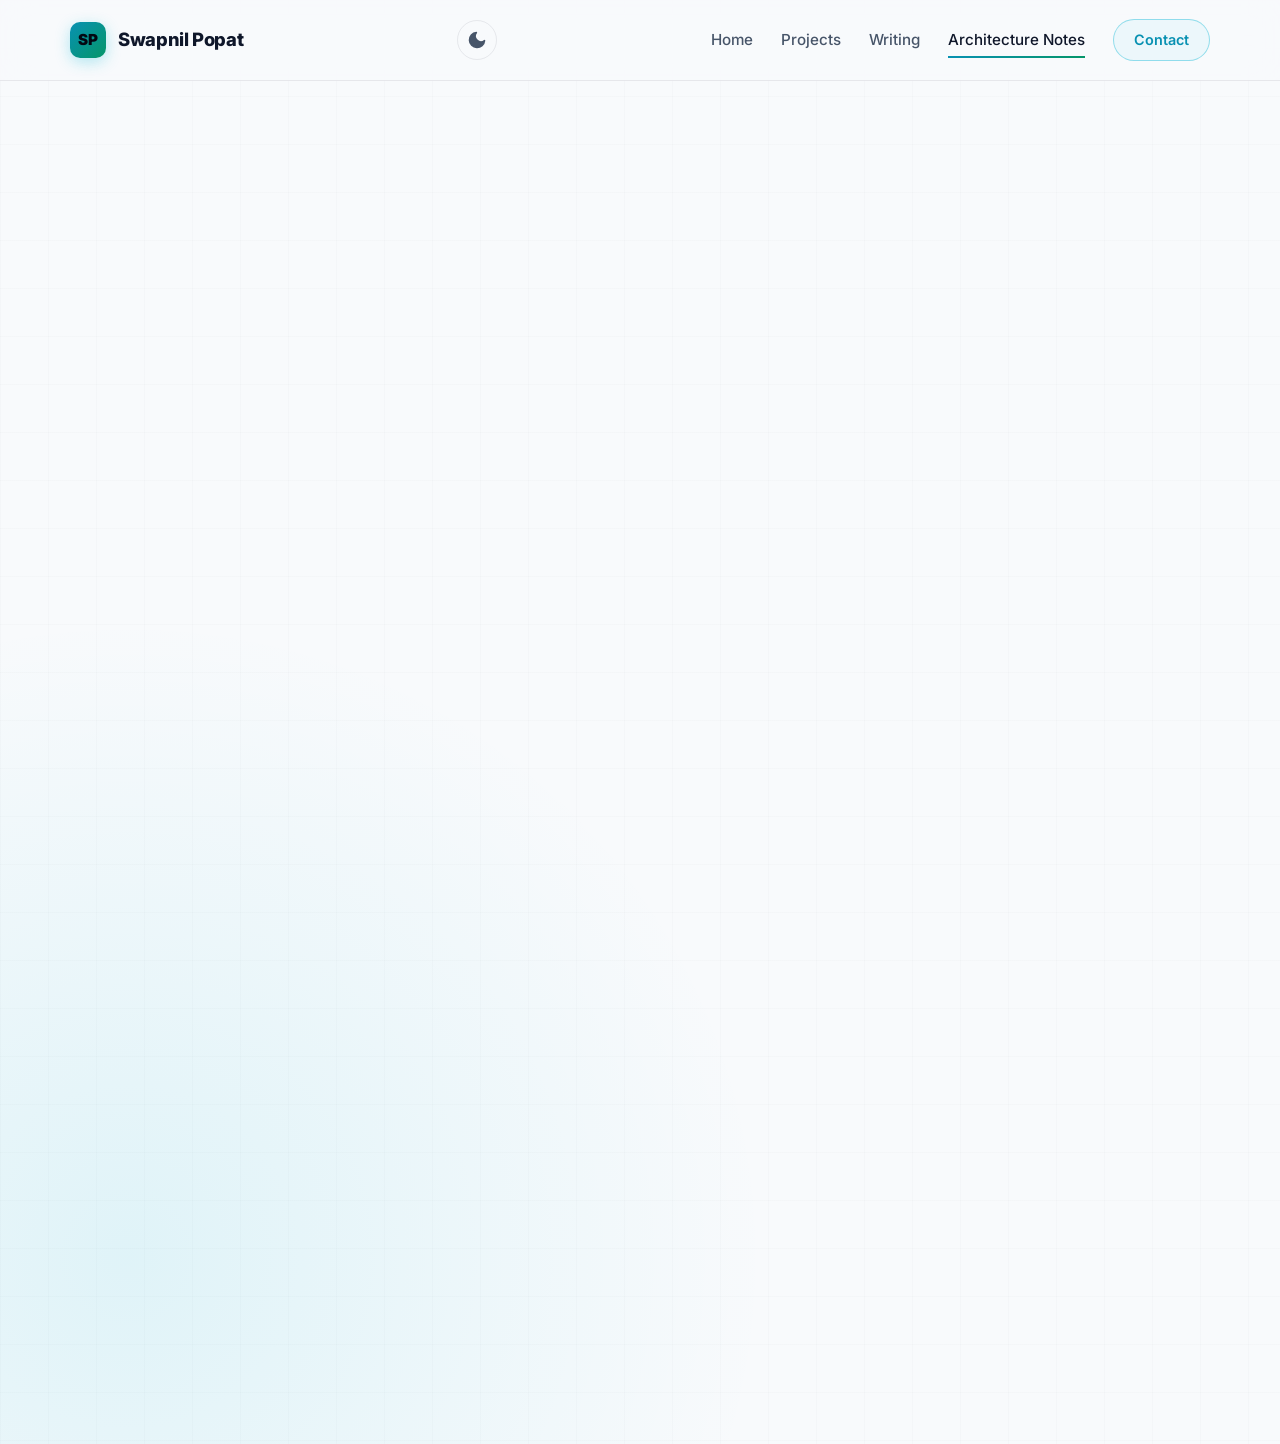
==== commit daf03b0b: "fix(layout): standardize container widths and horizontal margins across all subpages" ====
--- a/architecture-notes/index.html
+++ b/architecture-notes/index.html
@@ -76,7 +76,7 @@
     />
   </noscript>
 
-  <link rel="stylesheet" href="/assets/css/style.min.css?v=1.4" />
+  <link rel="stylesheet" href="/assets/css/style.min.css?v=1.5" />
 
   <!-- Theme Toggle Detection Script -->
   <script>
@@ -114,7 +114,7 @@
     </div>
   </header>
 
-  <main class="page-shell">
+  <main class="page-shell container">
     <section class="page-hero">
       <p class="eyebrow">Architecture Notes</p>
       <h1>Patterns, Principles & Technical Decision Notes</h1>
--- a/assets/css/style.min.css
+++ b/assets/css/style.min.css
@@ -1 +1 @@
-:root{--bg:#090e17;--bg-soft:#0f172a;--bg-card:rgba(15,23,42,0.45);--bg-card-hover:rgba(30,41,59,0.35);--bg-card-strong:rgba(30,41,59,0.7);--text:#f8fafc;--muted:#94a3b8;--line:rgba(255,255,255,0.08);--primary:#06b6d4;--primary-strong:#0891b2;--accent:#10b981;--warning:#f59e0b;--shadow:0 20px 40px rgba(0,0,0,0.4);--radius-lg:24px;--radius-md:16px;--radius-sm:10px;--container:1140px;--grid-line:rgba(255,255,255,0.015);--header-bg:rgba(9,14,23,0.75);--mobile-nav-bg:rgba(9,14,23,0.98);--footer-bg:rgba(9,14,23,0.9);--heading-color:#ffffff;--md-sys-motion-easing-expressive:cubic-bezier(0.2,0,0,1);--md-sys-motion-easing-spring:cubic-bezier(0.34,1.56,0.64,1);--md-sys-shape-corner-extra-large:28px;--md-sys-shape-corner-large:20px;--md-sys-shape-corner-medium:14px;--md-sys-shape-corner-small:10px;--md-sys-shape-corner-full:9999px;--md-surface-1:rgba(255,255,255,0.03);--md-surface-2:rgba(255,255,255,0.06);--md-surface-container:rgba(15,23,42,0.55);--md-surface-container-high:rgba(30,41,59,0.7);--md-outline-variant:rgba(255,255,255,0.08);--primary-glow:rgba(6,182,212,0.35);--primary-container:rgba(6,182,212,0.12);--on-primary-container:#67e8f9}[data-theme="light"]{--bg:#f8fafc;--bg-soft:#f1f5f9;--bg-card:rgba(255,255,255,0.8);--bg-card-hover:rgba(15,23,42,0.04);--bg-card-strong:rgba(241,245,249,0.9);--text:#0f172a;--muted:#475569;--line:rgba(15,23,42,0.08);--primary:#0891b2;--primary-strong:#0e7490;--accent:#059669;--shadow:0 20px 40px rgba(15,23,42,0.06);--grid-line:rgba(15,23,42,0.015);--header-bg:rgba(248,250,252,0.85);--mobile-nav-bg:rgba(248,250,252,0.98);--footer-bg:rgba(241,245,249,0.9);--heading-color:#0f172a;--md-surface-1:rgba(15,23,42,0.02);--md-surface-2:rgba(15,23,42,0.05);--md-surface-container:rgba(255,255,255,0.9);--md-surface-container-high:rgba(248,250,252,0.95);--md-outline-variant:rgba(15,23,42,0.08);--primary-glow:rgba(8,145,178,0.25);--primary-container:rgba(8,145,178,0.1);--on-primary-container:#0e7490}*{box-sizing:border-box;margin:0;padding:0}html{scroll-behavior:smooth}body{font-family:'Inter',ui-sans-serif,system-ui,-apple-system,BlinkMacSystemFont,"Segoe UI",sans-serif;background-color:var(--bg);background-image:radial-gradient(circle at 10% 20%,rgba(6,182,212,0.1) 0%,transparent 40rem),radial-gradient(circle at 90% 80%,rgba(16,185,129,0.06) 0%,transparent 40rem),linear-gradient(to right,var(--grid-line) 1px,transparent 1px),linear-gradient(to bottom,var(--grid-line) 1px,transparent 1px);background-size:100% 100%,100% 100%,48px 48px,48px 48px;color:var(--text);line-height:1.6;-webkit-font-smoothing:antialiased;position:relative;overflow-x:hidden;transition:background-color 0.3s ease,color 0.3s ease,border-color 0.3s ease}a{color:inherit;text-decoration:none;transition:all 0.2s ease}:focus-visible{outline:2px solid var(--primary);outline-offset:3px;border-radius:4px}img{max-width:100%;height:auto}.container{width:min(100% - 40px,var(--container));margin-inline:auto}.section{padding:100px 0}.section-alt{background:rgba(15,23,42,0.25);border-top:1px solid var(--line);border-bottom:1px solid var(--line);backdrop-filter:blur(8px)}.section-kicker,.section-heading-row .section-kicker,.eyebrow{margin-bottom:12px;color:var(--primary);text-transform:uppercase;letter-spacing:0.15em;font-size:0.8rem;font-weight:800;display:block}h1,h2,h3,h4{font-weight:800;line-height:1.2;color:var(--heading-color)}h1{font-size:clamp(2.5rem,6vw,4.5rem);letter-spacing:-0.04em}h2{font-size:clamp(1.8rem,4vw,2.75rem);letter-spacing:-0.03em;margin-bottom:1rem}h3{font-size:1.35rem;letter-spacing:-0.01em}p{margin-bottom:1rem}p:last-child{margin-bottom:0}.muted{color:var(--muted)}.skip-link{position:absolute;top:-60px;left:1rem;z-index:9999;background:var(--primary);color:#000000;padding:0.75rem 1.5rem;border-radius:999px;font-weight:700;transition:top 0.2s ease}.skip-link:focus{top:1rem}.site-header{position:sticky;top:0;z-index:100;background:var(--header-bg);backdrop-filter:blur(16px);-webkit-backdrop-filter:blur(16px);border-bottom:1px solid var(--line);transition:background 0.3s ease,border-color 0.3s ease}.nav-container{display:flex;align-items:center;justify-content:space-between;min-height:80px}.logo{display:inline-flex;align-items:center;gap:12px;font-weight:800;font-size:1.15rem;letter-spacing:-0.02em;color:var(--text)}.logo-mark{width:36px;height:36px;display:grid;place-items:center;border-radius:10px;color:#030712;font-weight:900;font-size:0.95rem;background:linear-gradient(135deg,var(--primary),var(--accent));box-shadow:0 4px 15px rgba(6,182,212,0.3)}.logo-text{font-weight:800}.main-nav{display:flex;align-items:center;gap:28px}.nav-link{color:var(--muted);font-size:0.95rem;font-weight:500;position:relative;padding:6px 0}.nav-link:hover,.nav-link.active{color:var(--heading-color)}.nav-link::after{content:'';position:absolute;bottom:0;left:0;width:0;height:2px;background:linear-gradient(90deg,var(--primary),var(--accent));transition:width 0.3s ease}.nav-link:hover::after,.nav-link.active::after{width:100%}.nav-cta{padding:0.5rem 1.25rem;border:1px solid rgba(6,182,212,0.4);border-radius:999px;background:rgba(6,182,212,0.05);color:var(--primary) !important;font-weight:600;font-size:0.9rem}.nav-cta:hover{background:var(--primary);color:#030712 !important;box-shadow:0 4px 15px rgba(6,182,212,0.25);transform:translateY(-1px)}.theme-toggle-btn{background:none;border:1px solid var(--line);cursor:pointer;padding:8px;border-radius:50%;width:40px;height:40px;display:inline-flex;align-items:center;justify-content:center;color:var(--muted);transition:all 0.3s ease}.theme-toggle-btn:hover{color:var(--primary);border-color:rgba(6,182,212,0.4);background:rgba(255,255,255,0.05);transform:rotate(15deg)}[data-theme="light"] .theme-toggle-btn:hover{background:rgba(0,0,0,0.04)}.theme-toggle-btn svg{width:20px;height:20px;fill:currentColor}.nav-actions{display:flex;align-items:center;gap:12px}.mobile-nav-toggle{display:none;background:none;border:none;cursor:pointer;padding:8px;z-index:110}.mobile-nav-toggle .bar{display:block;width:24px;height:2px;margin:5px auto;background-color:var(--text);transition:all 0.3s ease-in-out}.btn{display:inline-flex;align-items:center;justify-content:center;gap:10px;min-height:48px;padding:0 24px;border-radius:var(--md-sys-shape-corner-full,999px);font-weight:700;font-size:0.95rem;cursor:pointer;border:1px solid transparent;text-decoration:none;position:relative;overflow:hidden;transition:all 0.3s var(--md-sys-motion-easing-spring,cubic-bezier(0.34,1.56,0.64,1));box-shadow:0 2px 4px rgba(0,0,0,0.1)}.btn svg{width:18px;height:18px;flex-shrink:0;transition:transform 0.3s var(--md-sys-motion-easing-spring,cubic-bezier(0.34,1.56,0.64,1))}.btn:hover svg.btn-icon-trailing{transform:translate(2px,-2px)}.btn:hover svg.btn-icon-leading{transform:scale(1.15)}.btn:hover{transform:translateY(-3px);box-shadow:0 8px 24px rgba(0,0,0,0.25)}.btn:active{transform:translateY(-1px) scale(0.98)}.btn-primary{background:linear-gradient(135deg,var(--primary),var(--primary-strong));color:#030712;box-shadow:0 4px 15px rgba(6,182,212,0.25)}.btn-primary:hover{box-shadow:0 8px 25px rgba(6,182,212,0.45)}.btn-secondary{background:rgba(255,255,255,0.05);border-color:var(--line);color:var(--text)}.btn-secondary:hover{background:rgba(255,255,255,0.1);border-color:rgba(255,255,255,0.2)}[data-theme="light"] .btn-secondary{background:rgba(15,23,42,0.05)}[data-theme="light"] .btn-secondary:hover{background:rgba(15,23,42,0.08)}.btn-ghost{border-color:var(--line);background:rgba(255,255,255,0.03);color:var(--text)}.btn-ghost:hover{background:rgba(255,255,255,0.08);border-color:rgba(6,182,212,0.35);color:var(--heading-color)}[data-theme="light"] .btn-ghost{background:rgba(15,23,42,0.03);border-color:var(--line)}[data-theme="light"] .btn-ghost:hover{background:rgba(15,23,42,0.07)}.hero{padding:120px 0 80px}.hero-grid{display:grid;grid-template-columns:1.25fr 0.75fr;gap:60px;align-items:center}.hero-subtitle{font-size:1.2rem;color:var(--muted);margin:24px 0 36px;max-width:680px;line-height:1.7}.hero-actions{display:flex;flex-wrap:wrap;gap:16px}.hero-card{position:relative;padding:40px 30px;border:1px solid var(--line);border-radius:var(--radius-lg);background:var(--bg-card);backdrop-filter:blur(12px);-webkit-backdrop-filter:blur(12px);box-shadow:var(--shadow);text-align:center;overflow:hidden}.card-topline{position:absolute;top:0;left:0;width:100%;height:4px;background:linear-gradient(90deg,var(--primary),var(--accent),var(--warning))}.profile-container{display:flex;justify-content:center;margin-bottom:28px}.profile-image{width:140px;height:140px;border-radius:50%;object-fit:cover;border:3px solid transparent;background-image:linear-gradient(var(--bg-soft),var(--bg-soft)),linear-gradient(135deg,var(--primary),var(--accent));background-origin:border-box;background-clip:padding-box,border-box;box-shadow:0 8px 30px rgba(6,182,212,0.25)}.metrics-container{display:grid;gap:20px}.metric{padding:16px;border-radius:var(--radius-md);background:rgba(255,255,255,0.02);border:1px solid var(--line);transition:all 0.3s ease}.metric:hover{background:rgba(255,255,255,0.04);border-color:rgba(6,182,212,0.25)}.metric strong{display:block;font-size:1.6rem;color:var(--primary);margin-bottom:4px}.metric span{font-size:0.88rem;color:var(--muted);font-weight:500}.two-column{display:grid;grid-template-columns:0.8fr 1.2fr;gap:60px;align-items:start}.content-block{font-size:1.1rem;color:var(--muted)}.content-block p{margin-bottom:1.25rem;line-height:1.75}.section-heading{margin-bottom:50px;max-width:700px}.section-heading h2{margin-top:8px}.section-heading-row{display:flex;justify-content:space-between;align-items:flex-end;margin-bottom:50px;gap:24px}.section-heading-row .section-heading{margin-bottom:0}.text-link{color:var(--primary);font-weight:700;display:inline-flex;align-items:center;gap:8px}.text-link:hover{color:var(--primary-strong);transform:translateX(4px)}.cards-grid{display:grid;grid-template-columns:repeat(3,1fr);gap:24px}.card,.info-card,.project-card,.writing-card,.contact-card,.timeline-item{border:1px solid var(--line);background:var(--bg-card);border-radius:var(--radius-lg);padding:32px;box-shadow:0 10px 30px rgba(0,0,0,0.15);transition:all 0.3s cubic-bezier(0.4,0,0.2,1);position:relative;overflow:hidden}.card:hover,.info-card:hover,.project-card:hover,.writing-card:hover{transform:translateY(-6px);border-color:rgba(6,182,212,0.3);box-shadow:0 15px 35px rgba(6,182,212,0.08);background:var(--bg-card-hover)}.icon-box{width:52px;height:52px;display:grid;place-items:center;border-radius:14px;background:rgba(6,182,212,0.08);border:1px solid rgba(6,182,212,0.2);font-size:1.5rem;margin-bottom:24px;transition:all 0.3s ease}.info-card:hover .icon-box{background:rgba(6,182,212,0.15);border-color:var(--primary);box-shadow:0 0 15px rgba(6,182,212,0.2)}.info-card h3{margin-bottom:12px}.info-card p{color:var(--muted);font-size:0.95rem;line-height:1.6}.timeline{display:flex;flex-direction:column;gap:24px}.timeline-item{display:grid;grid-template-columns:240px 1fr;gap:40px;padding:32px;background:var(--bg-card)}.timeline-item:hover{border-color:rgba(6,182,212,0.3);transform:translateY(-3px);box-shadow:0 12px 30px rgba(0,0,0,0.2);background:var(--bg-card-hover)}.timeline-date{color:var(--primary);font-weight:800;font-size:1rem;letter-spacing:0.05em;text-transform:uppercase}.timeline-content h3{margin-bottom:4px}.timeline-content .muted{font-weight:600;color:var(--accent);margin-bottom:16px}.timeline-content p{font-size:1rem;line-height:1.65;color:var(--muted)}.project-grid{display:grid;grid-template-columns:repeat(2,1fr);gap:24px}.project-card{display:flex;flex-direction:column;justify-content:space-between;min-height:280px}.project-card.featured{background:linear-gradient(135deg,rgba(6,182,212,0.1) 0%,rgba(16,185,129,0.05) 100%),var(--bg-card);border-color:rgba(6,182,212,0.2)}.project-card.featured:hover{border-color:rgba(6,182,212,0.4)}.project-card h3{margin:12px 0 14px}.project-card p:not(.tag){color:var(--muted);font-size:0.98rem;line-height:1.6;margin-bottom:24px}.tag{color:var(--accent);font-size:0.75rem;font-weight:800;text-transform:uppercase;letter-spacing:0.12em;display:block}.tech-stack{display:flex;flex-wrap:wrap;gap:8px;margin-top:auto}.tech-stack span,.skill-cloud span,.pill-list span{display:inline-flex;align-items:center;padding:6px 12px;border:1px solid var(--line);border-radius:999px;background:rgba(255,255,255,0.04);color:var(--text);font-size:0.8rem;font-weight:600;transition:all 0.2s ease}.tech-stack span:hover,.skill-cloud span:hover,.pill-list span:hover{background:rgba(6,182,212,0.1);border-color:rgba(6,182,212,0.3);color:var(--heading-color)}.pill-list{display:flex;flex-wrap:wrap;gap:12px}.writing-card{display:grid;grid-template-columns:1.2fr 0.8fr;align-items:center;gap:40px}.writing-card p{font-size:1.1rem;line-height:1.7}.contact-section{padding-bottom:100px}.contact-card{padding:48px;display:grid;grid-template-columns:0.95fr 1.05fr;gap:48px;align-items:start;border-radius:var(--md-sys-shape-corner-extra-large);background:radial-gradient(circle at 10% 10%,rgba(6,182,212,0.12) 0%,transparent 60%),var(--bg-card-strong);border:1px solid var(--line);box-shadow:var(--shadow);position:relative;overflow:hidden}.contact-intro{display:flex;flex-direction:column;gap:14px}.contact-card h2{font-size:clamp(2rem,4vw,2.75rem);font-weight:800;letter-spacing:-0.02em;line-height:1.15}.contact-card p{color:var(--muted);font-size:1.05rem;line-height:1.65}.contact-status-chip{display:inline-flex;align-items:center;gap:10px;padding:8px 16px;background:var(--primary-container);border:1px solid rgba(6,182,212,0.25);border-radius:var(--md-sys-shape-corner-full);color:var(--on-primary-container);font-size:0.85rem;font-weight:600;width:fit-content;margin-top:6px}.contact-status-dot{width:8px;height:8px;border-radius:50%;background:var(--accent);box-shadow:0 0 8px var(--accent);animation:pulse-dot 2s infinite}@keyframes pulse-dot{0%,100%{transform:scale(1);opacity:1}50%{transform:scale(1.35);opacity:0.65}}.contact-grid{display:grid;grid-template-columns:repeat(2,1fr);gap:14px}.contact-btn{display:flex;align-items:center;gap:14px;padding:14px 16px;border-radius:var(--md-sys-shape-corner-large);background:var(--md-surface-1);border:1px solid var(--md-outline-variant);backdrop-filter:blur(12px);-webkit-backdrop-filter:blur(12px);color:var(--text);text-decoration:none;position:relative;overflow:hidden;transition:transform 0.3s var(--md-sys-motion-easing-spring),box-shadow 0.3s var(--md-sys-motion-easing-expressive),background 0.3s ease,border-color 0.3s ease;box-shadow:0 2px 8px rgba(0,0,0,0.04)}.contact-btn--featured{grid-column:1 / -1}.contact-btn::before{content:'';position:absolute;inset:0;background:linear-gradient(135deg,rgba(255,255,255,0.06),transparent);opacity:0;transition:opacity 0.3s ease}.contact-btn:hover{transform:translateY(-3px);background:var(--bg-card-hover);border-color:rgba(6,182,212,0.35);box-shadow:0 10px 24px rgba(0,0,0,0.2),0 0 0 1px rgba(6,182,212,0.15)}.contact-btn:hover::before{opacity:1}.contact-btn:active{transform:translateY(-1px) scale(0.99)}.contact-btn-icon{width:44px;height:44px;min-width:44px;min-height:44px;max-width:44px;max-height:44px;border-radius:var(--md-sys-shape-corner-medium);display:flex;align-items:center;justify-content:center;background:var(--md-surface-2);border:1px solid var(--md-outline-variant);color:var(--primary);flex-shrink:0;overflow:hidden;transition:transform 0.35s var(--md-sys-motion-easing-spring),background 0.3s ease,color 0.3s ease,border-color 0.3s ease}.contact-btn-icon svg,svg.contact-svg{width:22px !important;height:22px !important;min-width:22px !important;min-height:22px !important;max-width:22px !important;max-height:22px !important;display:block !important;flex-shrink:0 !important}.contact-btn:hover .contact-btn-icon{transform:scale(1.08)}.contact-btn--email:hover .contact-btn-icon{background:rgba(234,67,53,0.12);color:#ea4335;border-color:rgba(234,67,53,0.3)}.contact-btn--linkedin:hover .contact-btn-icon{background:rgba(10,102,194,0.12);color:#0a66c2;border-color:rgba(10,102,194,0.3)}.contact-btn--x:hover .contact-btn-icon{background:rgba(255,255,255,0.12);color:var(--heading-color);border-color:rgba(255,255,255,0.3)}[data-theme="light"] .contact-btn--x:hover .contact-btn-icon{background:rgba(0,0,0,0.08);color:#000000;border-color:rgba(0,0,0,0.2)}.contact-btn--instagram:hover .contact-btn-icon{background:linear-gradient(135deg,rgba(225,48,108,0.15),rgba(131,58,180,0.15));color:#e1306c;border-color:rgba(225,48,108,0.35)}.contact-btn--facebook:hover .contact-btn-icon{background:rgba(24,119,242,0.12);color:#1877f2;border-color:rgba(24,119,242,0.3)}.contact-btn--website:hover .contact-btn-icon{background:rgba(6,182,212,0.15);color:var(--primary);border-color:rgba(6,182,212,0.35)}.contact-btn--blog:hover .contact-btn-icon{background:rgba(16,185,129,0.15);color:var(--accent);border-color:rgba(16,185,129,0.35)}.contact-btn-content{display:flex;flex-direction:column;flex-grow:1;min-width:0;gap:2px}.contact-btn-title{font-weight:700;font-size:0.95rem;color:var(--heading-color);line-height:1.2}.contact-btn-detail{font-size:0.78rem;color:var(--muted);line-height:1.3;white-space:nowrap;overflow:hidden;text-overflow:ellipsis;transition:color 0.2s ease}.contact-btn:hover .contact-btn-detail{color:var(--text)}.contact-btn-arrow{width:28px;height:28px;min-width:28px;min-height:28px;max-width:28px;max-height:28px;border-radius:50%;display:flex;align-items:center;justify-content:center;color:var(--muted);opacity:0.5;flex-shrink:0;overflow:hidden;transition:transform 0.3s var(--md-sys-motion-easing-spring),color 0.2s ease,opacity 0.2s ease,background 0.2s ease}.contact-btn-arrow svg,svg.arrow-svg{width:16px !important;height:16px !important;min-width:16px !important;min-height:16px !important;max-width:16px !important;max-height:16px !important;display:block !important;flex-shrink:0 !important}.contact-btn:hover .contact-btn-arrow{transform:translate(2px,-2px);opacity:1;color:var(--primary);background:rgba(6,182,212,0.08)}.contact-links{display:grid;gap:16px}.contact-links a{padding:16px 20px;border:1px solid var(--line);border-radius:var(--radius-md);background:rgba(255,255,255,0.02);color:var(--text);font-weight:600;font-size:1rem;display:flex;align-items:center;justify-content:space-between;transition:all 0.3s ease;overflow-wrap:anywhere}.contact-links a::after{content:'→';transition:transform 0.2s ease;color:var(--primary);font-weight:800}.contact-links a:hover{background:rgba(6,182,212,0.08);border-color:rgba(6,182,212,0.3);transform:translateX(6px)}.contact-links a:hover::after{transform:translateX(4px)}.site-footer{border-top:1px solid var(--line);padding:40px 0;background:var(--footer-bg);color:var(--muted);font-size:0.95rem;transition:background-color 0.3s ease,border-color 0.3s ease,color 0.3s ease}.footer-container{display:flex;justify-content:space-between;align-items:center}.footer-links{display:flex;gap:24px}.footer-links a:hover{color:var(--text)}.page-shell{padding:80px 0 100px}.page-hero{margin-bottom:60px;max-width:800px}.page-hero h1{margin:12px 0 20px}.page-hero p{font-size:1.2rem;color:var(--muted);line-height:1.7}.card h2{font-size:1.5rem;margin:12px 0}.card ul{list-style:none;margin-top:20px;display:grid;gap:10px}.card li{position:relative;padding-left:24px;font-size:0.95rem;color:var(--muted)}.card li::before{content:'→';position:absolute;left:0;color:var(--primary);font-weight:800;transition:transform 0.2s ease}.card:hover li::before{transform:translateX(2px)}.resume-section{margin-bottom:50px;border-bottom:1px solid var(--line);padding-bottom:40px}.resume-section:last-of-type{border-bottom:none;padding-bottom:0}.resume-section h2{font-size:1.8rem;margin-bottom:24px;color:var(--primary);letter-spacing:-0.02em}.resume-section .timeline-item{grid-template-columns:1fr;gap:12px;padding:24px;margin-bottom:18px;border-radius:var(--radius-md)}.resume-section .timeline-item:last-child{margin-bottom:0}.skill-cloud{display:flex;flex-wrap:wrap;gap:10px}a:focus-visible,button:focus-visible{outline:3px solid var(--primary);outline-offset:4px;border-radius:6px}@media (max-width:1024px){.hero-grid{grid-template-columns:1.1fr 0.9fr;gap:40px}.cards-grid{grid-template-columns:repeat(2,1fr)}.two-column{grid-template-columns:1fr;gap:30px}.contact-card{grid-template-columns:1fr;gap:40px;padding:40px}.writing-card{grid-template-columns:1fr;gap:24px}}@media (max-width:768px){.section{padding:70px 0}.hero{padding:80px 0 50px}.hero-grid{grid-template-columns:1fr;gap:50px}.hero-card{max-width:450px;margin:0 auto}.mobile-nav-toggle{display:block}.main-nav{position:fixed;top:80px;left:-100%;width:100%;height:calc(100vh - 80px);background:var(--mobile-nav-bg);backdrop-filter:blur(20px);-webkit-backdrop-filter:blur(20px);flex-direction:column;align-items:center;justify-content:flex-start;padding-top:50px;gap:32px;transition:left 0.3s cubic-bezier(0.4,0,0.2,1);border-top:1px solid var(--line);z-index:99}.main-nav.active{left:0}.nav-link{font-size:1.2rem}.nav-cta{font-size:1.1rem;padding:10px 24px}.timeline-item{grid-template-columns:1fr;gap:16px;padding:24px}.project-grid{grid-template-columns:1fr}.footer-container{flex-direction:column;gap:20px;text-align:center}.footer-links{justify-content:center;flex-wrap:wrap}.mobile-nav-toggle.active .bar:nth-child(1){transform:translateY(7px) rotate(45deg)}.mobile-nav-toggle.active .bar:nth-child(2){opacity:0}.mobile-nav-toggle.active .bar:nth-child(3){transform:translateY(-7px) rotate(-45deg)}}@media (max-width:640px){.contact-grid{grid-template-columns:1fr;gap:12px}.contact-card{padding:28px 20px;border-radius:var(--radius-lg)}}@media (max-width:480px){.cards-grid{grid-template-columns:1fr}.hero-actions{flex-direction:column;width:100%}.hero-actions .btn{width:100%}.logo-text{display:none}}.error-page{display:flex;flex-direction:column;align-items:center;justify-content:center;min-height:100vh;text-align:center;padding:24px}.error-page h1{font-size:clamp(6rem,15vw,10rem);line-height:1;background:linear-gradient(135deg,var(--primary),var(--accent));-webkit-background-clip:text;-webkit-text-fill-color:transparent;margin-bottom:1.5rem}.error-page p{font-size:1.25rem;color:var(--muted);margin-bottom:2.5rem}section{content-visibility:auto;contain-intrinsic-size:600px}.md-filter-bar{display:flex;flex-wrap:wrap;gap:10px;margin-bottom:36px;align-items:center}.md-chip{display:inline-flex;align-items:center;gap:8px;padding:8px 18px;border-radius:var(--md-sys-shape-corner-full,999px);font-size:0.88rem;font-weight:600;background:var(--bg-card);color:var(--muted);border:1px solid var(--line);cursor:pointer;transition:all 0.25s var(--md-sys-motion-easing-spring,cubic-bezier(0.34,1.56,0.64,1));user-select:none}.md-chip:hover{background:var(--bg-card-hover);color:var(--text);border-color:rgba(6,182,212,0.35);transform:translateY(-2px)}.md-chip.active{background:var(--primary-container,rgba(6,182,212,0.15));color:var(--on-primary-container,#06b6d4);border-color:var(--primary);box-shadow:0 0 16px var(--primary-glow)}.md-chip-count{font-size:0.75rem;padding:2px 7px;border-radius:999px;background:rgba(255,255,255,0.08);color:inherit}[data-theme="light"] .md-chip-count{background:rgba(0,0,0,0.06)}.card.is-hidden{display:none !important}.md-fab{position:fixed;bottom:32px;right:32px;width:52px;height:52px;border-radius:var(--md-sys-shape-corner-large,16px);background:var(--bg-card-strong);color:var(--primary);border:1px solid var(--line);box-shadow:0 10px 30px rgba(0,0,0,0.35);backdrop-filter:blur(12px);-webkit-backdrop-filter:blur(12px);display:flex;align-items:center;justify-content:center;cursor:pointer;opacity:0;visibility:hidden;transform:translateY(16px) scale(0.9);transition:all 0.3s var(--md-sys-motion-easing-spring);z-index:90}.md-fab.visible{opacity:1;visibility:visible;transform:translateY(0) scale(1)}.md-fab:hover{background:var(--primary);color:#030712;transform:translateY(-4px) scale(1.06);box-shadow:0 14px 32px rgba(6,182,212,0.35)}.md-fab:active{transform:translateY(-1px) scale(0.96)}.copy-email-btn{display:inline-flex;align-items:center;justify-content:center;width:36px;height:36px;border-radius:50%;background:rgba(255,255,255,0.05);border:1px solid var(--line);color:var(--muted);cursor:pointer;position:relative;transition:all 0.2s ease;margin-left:8px;flex-shrink:0}[data-theme="light"] .copy-email-btn{background:rgba(0,0,0,0.04)}.copy-email-btn:hover{color:var(--primary);border-color:var(--primary);background:var(--primary-container);transform:scale(1.1)}.copy-tooltip{position:absolute;bottom:calc(100% + 8px);left:50%;transform:translateX(-50%) translateY(4px);background:var(--bg-soft);color:var(--primary);font-size:0.75rem;font-weight:700;padding:4px 10px;border-radius:6px;border:1px solid var(--line);box-shadow:0 4px 14px rgba(0,0,0,0.3);white-space:nowrap;opacity:0;visibility:hidden;transition:all 0.2s var(--md-sys-motion-easing-spring);pointer-events:none;z-index:10}.copy-tooltip.show{opacity:1;visibility:visible;transform:translateX(-50%) translateY(0)}.featured-writing-grid{display:grid;grid-template-columns:repeat(auto-fit,minmax(320px,1fr));gap:24px;margin-bottom:36px}.article-preview-card{display:flex;flex-direction:column;justify-content:space-between;padding:28px;border-radius:var(--radius-md);background:var(--bg-card);border:1px solid var(--line);transition:all 0.3s var(--md-sys-motion-easing-spring);text-decoration:none;position:relative;overflow:hidden}.article-preview-card::before{content:'';position:absolute;top:0;left:0;width:4px;height:100%;background:linear-gradient(180deg,var(--primary),var(--accent));opacity:0;transition:opacity 0.3s ease}.article-preview-card:hover{transform:translateY(-6px);border-color:rgba(6,182,212,0.35);box-shadow:var(--shadow);background:var(--bg-card-hover)}.article-preview-card:hover::before{opacity:1}.article-preview-card h3{font-size:1.15rem;line-height:1.4;margin:10px 0;color:var(--heading-color)}.article-preview-card p{font-size:0.92rem;color:var(--muted);line-height:1.6;flex-grow:1}.article-meta{display:flex;align-items:center;justify-content:space-between;margin-top:18px;padding-top:14px;border-top:1px solid var(--line);font-size:0.85rem;color:var(--primary);font-weight:600}.md-accordion{margin-top:18px;border-top:1px solid var(--line);padding-top:14px}.md-accordion summary{cursor:pointer;font-size:0.88rem;font-weight:600;color:var(--primary);display:flex;align-items:center;justify-content:space-between;list-style:none;user-select:none;transition:color 0.2s ease}.md-accordion summary::-webkit-details-marker{display:none}.md-accordion summary:hover{color:var(--heading-color)}.md-accordion .accordion-icon{width:16px;height:16px;transition:transform 0.3s var(--md-sys-motion-easing-spring)}.md-accordion[open] .accordion-icon{transform:rotate(180deg)}.md-accordion-content{margin-top:12px;padding:12px 14px;border-radius:var(--radius-sm);background:var(--md-surface-2);font-size:0.86rem;line-height:1.55;color:var(--text);border-left:3px solid var(--primary)}.md-accordion-content p{margin-bottom:8px}.md-accordion-content p:last-child{margin-bottom:0}.cert-groups{display:flex;flex-direction:column;gap:16px;width:100%}.cert-group{background:var(--bg-card);border:1px solid var(--line);border-radius:var(--radius-md);padding:18px 22px;transition:border-color 0.2s ease,transform 0.2s ease}.cert-group:hover{border-color:rgba(6,182,212,0.3);transform:translateY(-2px)}.cert-group-header{display:flex;align-items:center;gap:10px;margin-bottom:12px;font-size:0.92rem;font-weight:700;color:var(--heading-color)}.cert-group-badge{display:inline-flex;align-items:center;padding:2px 8px;border-radius:999px;font-size:0.72rem;font-weight:800;text-transform:uppercase;letter-spacing:0.05em;background:var(--primary-container);color:var(--on-primary-container)}.cert-badges-list{display:flex;flex-wrap:wrap;gap:8px}.cert-item{display:inline-flex;align-items:center;gap:6px;padding:6px 14px;border-radius:999px;background:var(--md-surface-2);border:1px solid var(--line);font-size:0.84rem;font-weight:500;color:var(--text);text-decoration:none;transition:all 0.2s ease}.cert-item:hover{background:var(--primary-container);color:var(--on-primary-container);border-color:var(--primary);transform:translateY(-1px)}.reveal{opacity:0;transform:translateY(20px);transition:opacity 0.5s var(--md-sys-motion-easing-expressive),transform 0.5s var(--md-sys-motion-easing-spring)}.reveal.revealed{opacity:1;transform:translateY(0)}@media (prefers-reduced-motion:reduce){.reveal{opacity:1 !important;transform:none !important;transition:none !important}}@media print{*,*::before,*::after{background:transparent !important;color:#111827 !important;box-shadow:none !important;text-shadow:none !important}body{background:#ffffff !important;color:#111827 !important;font-size:10.5pt;line-height:1.45}.site-header,.site-footer,.nav-actions,.hero-actions,.skip-link,.theme-toggle-btn,.mobile-nav-toggle,.contact-btn-arrow,.contact-status-chip{display:none !important}.page-shell,.container{width:100% !important;max-width:100% !important;padding:0 !important;margin:0 !important}.page-hero{margin-bottom:24px !important;padding-bottom:12px !important;border-bottom:2px solid #111827 !important}.page-hero h1{font-size:22pt !important;color:#000000 !important;margin-bottom:6px !important}.resume-section{margin-bottom:20px !important;break-inside:avoid;page-break-inside:avoid}.resume-section h2{font-size:13pt !important;border-bottom:1px solid #d1d5db !important;padding-bottom:4px !important;margin-bottom:10px !important;color:#111827 !important}.timeline-item,.card,.info-card{break-inside:avoid;page-break-inside:avoid;border:1px solid #e5e7eb !important;background:#ffffff !important;margin-bottom:12px !important;padding:12px !important}.skill-cloud span{border:1px solid #9ca3af !important;color:#111827 !important;background:transparent !important;padding:2px 8px !important;font-size:9pt !important}}+:root{--bg:#090e17;--bg-soft:#0f172a;--bg-card:rgba(15,23,42,0.45);--bg-card-hover:rgba(30,41,59,0.35);--bg-card-strong:rgba(30,41,59,0.7);--text:#f8fafc;--muted:#94a3b8;--line:rgba(255,255,255,0.08);--primary:#06b6d4;--primary-strong:#0891b2;--accent:#10b981;--warning:#f59e0b;--shadow:0 20px 40px rgba(0,0,0,0.4);--radius-lg:24px;--radius-md:16px;--radius-sm:10px;--container:1140px;--grid-line:rgba(255,255,255,0.015);--header-bg:rgba(9,14,23,0.75);--mobile-nav-bg:rgba(9,14,23,0.98);--footer-bg:rgba(9,14,23,0.9);--heading-color:#ffffff;--md-sys-motion-easing-expressive:cubic-bezier(0.2,0,0,1);--md-sys-motion-easing-spring:cubic-bezier(0.34,1.56,0.64,1);--md-sys-shape-corner-extra-large:28px;--md-sys-shape-corner-large:20px;--md-sys-shape-corner-medium:14px;--md-sys-shape-corner-small:10px;--md-sys-shape-corner-full:9999px;--md-surface-1:rgba(255,255,255,0.03);--md-surface-2:rgba(255,255,255,0.06);--md-surface-container:rgba(15,23,42,0.55);--md-surface-container-high:rgba(30,41,59,0.7);--md-outline-variant:rgba(255,255,255,0.08);--primary-glow:rgba(6,182,212,0.35);--primary-container:rgba(6,182,212,0.12);--on-primary-container:#67e8f9}[data-theme="light"]{--bg:#f8fafc;--bg-soft:#f1f5f9;--bg-card:rgba(255,255,255,0.8);--bg-card-hover:rgba(15,23,42,0.04);--bg-card-strong:rgba(241,245,249,0.9);--text:#0f172a;--muted:#475569;--line:rgba(15,23,42,0.08);--primary:#0891b2;--primary-strong:#0e7490;--accent:#059669;--shadow:0 20px 40px rgba(15,23,42,0.06);--grid-line:rgba(15,23,42,0.015);--header-bg:rgba(248,250,252,0.85);--mobile-nav-bg:rgba(248,250,252,0.98);--footer-bg:rgba(241,245,249,0.9);--heading-color:#0f172a;--md-surface-1:rgba(15,23,42,0.02);--md-surface-2:rgba(15,23,42,0.05);--md-surface-container:rgba(255,255,255,0.9);--md-surface-container-high:rgba(248,250,252,0.95);--md-outline-variant:rgba(15,23,42,0.08);--primary-glow:rgba(8,145,178,0.25);--primary-container:rgba(8,145,178,0.1);--on-primary-container:#0e7490}*{box-sizing:border-box;margin:0;padding:0}html{scroll-behavior:smooth}body{font-family:'Inter',ui-sans-serif,system-ui,-apple-system,BlinkMacSystemFont,"Segoe UI",sans-serif;background-color:var(--bg);background-image:radial-gradient(circle at 10% 20%,rgba(6,182,212,0.1) 0%,transparent 40rem),radial-gradient(circle at 90% 80%,rgba(16,185,129,0.06) 0%,transparent 40rem),linear-gradient(to right,var(--grid-line) 1px,transparent 1px),linear-gradient(to bottom,var(--grid-line) 1px,transparent 1px);background-size:100% 100%,100% 100%,48px 48px,48px 48px;color:var(--text);line-height:1.6;-webkit-font-smoothing:antialiased;position:relative;overflow-x:hidden;transition:background-color 0.3s ease,color 0.3s ease,border-color 0.3s ease}a{color:inherit;text-decoration:none;transition:all 0.2s ease}:focus-visible{outline:2px solid var(--primary);outline-offset:3px;border-radius:4px}img{max-width:100%;height:auto}.container{width:min(100% - 40px,var(--container));margin-inline:auto}.section{padding:100px 0}.section-alt{background:rgba(15,23,42,0.25);border-top:1px solid var(--line);border-bottom:1px solid var(--line);backdrop-filter:blur(8px)}.section-kicker,.section-heading-row .section-kicker,.eyebrow{margin-bottom:12px;color:var(--primary);text-transform:uppercase;letter-spacing:0.15em;font-size:0.8rem;font-weight:800;display:block}h1,h2,h3,h4{font-weight:800;line-height:1.2;color:var(--heading-color)}h1{font-size:clamp(2.5rem,6vw,4.5rem);letter-spacing:-0.04em}h2{font-size:clamp(1.8rem,4vw,2.75rem);letter-spacing:-0.03em;margin-bottom:1rem}h3{font-size:1.35rem;letter-spacing:-0.01em}p{margin-bottom:1rem}p:last-child{margin-bottom:0}.muted{color:var(--muted)}.skip-link{position:absolute;top:-60px;left:1rem;z-index:9999;background:var(--primary);color:#000000;padding:0.75rem 1.5rem;border-radius:999px;font-weight:700;transition:top 0.2s ease}.skip-link:focus{top:1rem}.site-header{position:sticky;top:0;z-index:100;background:var(--header-bg);backdrop-filter:blur(16px);-webkit-backdrop-filter:blur(16px);border-bottom:1px solid var(--line);transition:background 0.3s ease,border-color 0.3s ease}.nav-container{display:flex;align-items:center;justify-content:space-between;min-height:80px}.logo{display:inline-flex;align-items:center;gap:12px;font-weight:800;font-size:1.15rem;letter-spacing:-0.02em;color:var(--text)}.logo-mark{width:36px;height:36px;display:grid;place-items:center;border-radius:10px;color:#030712;font-weight:900;font-size:0.95rem;background:linear-gradient(135deg,var(--primary),var(--accent));box-shadow:0 4px 15px rgba(6,182,212,0.3)}.logo-text{font-weight:800}.main-nav{display:flex;align-items:center;gap:28px}.nav-link{color:var(--muted);font-size:0.95rem;font-weight:500;position:relative;padding:6px 0}.nav-link:hover,.nav-link.active{color:var(--heading-color)}.nav-link::after{content:'';position:absolute;bottom:0;left:0;width:0;height:2px;background:linear-gradient(90deg,var(--primary),var(--accent));transition:width 0.3s ease}.nav-link:hover::after,.nav-link.active::after{width:100%}.nav-cta{padding:0.5rem 1.25rem;border:1px solid rgba(6,182,212,0.4);border-radius:999px;background:rgba(6,182,212,0.05);color:var(--primary) !important;font-weight:600;font-size:0.9rem}.nav-cta:hover{background:var(--primary);color:#030712 !important;box-shadow:0 4px 15px rgba(6,182,212,0.25);transform:translateY(-1px)}.theme-toggle-btn{background:none;border:1px solid var(--line);cursor:pointer;padding:8px;border-radius:50%;width:40px;height:40px;display:inline-flex;align-items:center;justify-content:center;color:var(--muted);transition:all 0.3s ease}.theme-toggle-btn:hover{color:var(--primary);border-color:rgba(6,182,212,0.4);background:rgba(255,255,255,0.05);transform:rotate(15deg)}[data-theme="light"] .theme-toggle-btn:hover{background:rgba(0,0,0,0.04)}.theme-toggle-btn svg{width:20px;height:20px;fill:currentColor}.nav-actions{display:flex;align-items:center;gap:12px}.mobile-nav-toggle{display:none;background:none;border:none;cursor:pointer;padding:8px;z-index:110}.mobile-nav-toggle .bar{display:block;width:24px;height:2px;margin:5px auto;background-color:var(--text);transition:all 0.3s ease-in-out}.btn{display:inline-flex;align-items:center;justify-content:center;gap:10px;min-height:48px;padding:0 24px;border-radius:var(--md-sys-shape-corner-full,999px);font-weight:700;font-size:0.95rem;cursor:pointer;border:1px solid transparent;text-decoration:none;position:relative;overflow:hidden;transition:all 0.3s var(--md-sys-motion-easing-spring,cubic-bezier(0.34,1.56,0.64,1));box-shadow:0 2px 4px rgba(0,0,0,0.1)}.btn svg{width:18px;height:18px;flex-shrink:0;transition:transform 0.3s var(--md-sys-motion-easing-spring,cubic-bezier(0.34,1.56,0.64,1))}.btn:hover svg.btn-icon-trailing{transform:translate(2px,-2px)}.btn:hover svg.btn-icon-leading{transform:scale(1.15)}.btn:hover{transform:translateY(-3px);box-shadow:0 8px 24px rgba(0,0,0,0.25)}.btn:active{transform:translateY(-1px) scale(0.98)}.btn-primary{background:linear-gradient(135deg,var(--primary),var(--primary-strong));color:#030712;box-shadow:0 4px 15px rgba(6,182,212,0.25)}.btn-primary:hover{box-shadow:0 8px 25px rgba(6,182,212,0.45)}.btn-secondary{background:rgba(255,255,255,0.05);border-color:var(--line);color:var(--text)}.btn-secondary:hover{background:rgba(255,255,255,0.1);border-color:rgba(255,255,255,0.2)}[data-theme="light"] .btn-secondary{background:rgba(15,23,42,0.05)}[data-theme="light"] .btn-secondary:hover{background:rgba(15,23,42,0.08)}.btn-ghost{border-color:var(--line);background:rgba(255,255,255,0.03);color:var(--text)}.btn-ghost:hover{background:rgba(255,255,255,0.08);border-color:rgba(6,182,212,0.35);color:var(--heading-color)}[data-theme="light"] .btn-ghost{background:rgba(15,23,42,0.03);border-color:var(--line)}[data-theme="light"] .btn-ghost:hover{background:rgba(15,23,42,0.07)}.hero{padding:120px 0 80px}.hero-grid{display:grid;grid-template-columns:1.25fr 0.75fr;gap:60px;align-items:center}.hero-subtitle{font-size:1.2rem;color:var(--muted);margin:24px 0 36px;max-width:680px;line-height:1.7}.hero-actions{display:flex;flex-wrap:wrap;gap:16px}.hero-card{position:relative;padding:40px 30px;border:1px solid var(--line);border-radius:var(--radius-lg);background:var(--bg-card);backdrop-filter:blur(12px);-webkit-backdrop-filter:blur(12px);box-shadow:var(--shadow);text-align:center;overflow:hidden}.card-topline{position:absolute;top:0;left:0;width:100%;height:4px;background:linear-gradient(90deg,var(--primary),var(--accent),var(--warning))}.profile-container{display:flex;justify-content:center;margin-bottom:28px}.profile-image{width:140px;height:140px;border-radius:50%;object-fit:cover;border:3px solid transparent;background-image:linear-gradient(var(--bg-soft),var(--bg-soft)),linear-gradient(135deg,var(--primary),var(--accent));background-origin:border-box;background-clip:padding-box,border-box;box-shadow:0 8px 30px rgba(6,182,212,0.25)}.metrics-container{display:grid;gap:20px}.metric{padding:16px;border-radius:var(--radius-md);background:rgba(255,255,255,0.02);border:1px solid var(--line);transition:all 0.3s ease}.metric:hover{background:rgba(255,255,255,0.04);border-color:rgba(6,182,212,0.25)}.metric strong{display:block;font-size:1.6rem;color:var(--primary);margin-bottom:4px}.metric span{font-size:0.88rem;color:var(--muted);font-weight:500}.two-column{display:grid;grid-template-columns:0.8fr 1.2fr;gap:60px;align-items:start}.content-block{font-size:1.1rem;color:var(--muted)}.content-block p{margin-bottom:1.25rem;line-height:1.75}.section-heading{margin-bottom:50px;max-width:700px}.section-heading h2{margin-top:8px}.section-heading-row{display:flex;justify-content:space-between;align-items:flex-end;margin-bottom:50px;gap:24px}.section-heading-row .section-heading{margin-bottom:0}.text-link{color:var(--primary);font-weight:700;display:inline-flex;align-items:center;gap:8px}.text-link:hover{color:var(--primary-strong);transform:translateX(4px)}.cards-grid{display:grid;grid-template-columns:repeat(3,1fr);gap:24px}.card,.info-card,.project-card,.writing-card,.contact-card,.timeline-item{border:1px solid var(--line);background:var(--bg-card);border-radius:var(--radius-lg);padding:32px;box-shadow:0 10px 30px rgba(0,0,0,0.15);transition:all 0.3s cubic-bezier(0.4,0,0.2,1);position:relative;overflow:hidden}.card:hover,.info-card:hover,.project-card:hover,.writing-card:hover{transform:translateY(-6px);border-color:rgba(6,182,212,0.3);box-shadow:0 15px 35px rgba(6,182,212,0.08);background:var(--bg-card-hover)}.icon-box{width:52px;height:52px;display:grid;place-items:center;border-radius:14px;background:rgba(6,182,212,0.08);border:1px solid rgba(6,182,212,0.2);font-size:1.5rem;margin-bottom:24px;transition:all 0.3s ease}.info-card:hover .icon-box{background:rgba(6,182,212,0.15);border-color:var(--primary);box-shadow:0 0 15px rgba(6,182,212,0.2)}.info-card h3{margin-bottom:12px}.info-card p{color:var(--muted);font-size:0.95rem;line-height:1.6}.timeline{display:flex;flex-direction:column;gap:24px}.timeline-item{display:grid;grid-template-columns:240px 1fr;gap:40px;padding:32px;background:var(--bg-card)}.timeline-item:hover{border-color:rgba(6,182,212,0.3);transform:translateY(-3px);box-shadow:0 12px 30px rgba(0,0,0,0.2);background:var(--bg-card-hover)}.timeline-date{color:var(--primary);font-weight:800;font-size:1rem;letter-spacing:0.05em;text-transform:uppercase}.timeline-content h3{margin-bottom:4px}.timeline-content .muted{font-weight:600;color:var(--accent);margin-bottom:16px}.timeline-content p{font-size:1rem;line-height:1.65;color:var(--muted)}.project-grid{display:grid;grid-template-columns:repeat(2,1fr);gap:24px}.project-card{display:flex;flex-direction:column;justify-content:space-between;min-height:280px}.project-card.featured{background:linear-gradient(135deg,rgba(6,182,212,0.1) 0%,rgba(16,185,129,0.05) 100%),var(--bg-card);border-color:rgba(6,182,212,0.2)}.project-card.featured:hover{border-color:rgba(6,182,212,0.4)}.project-card h3{margin:12px 0 14px}.project-card p:not(.tag){color:var(--muted);font-size:0.98rem;line-height:1.6;margin-bottom:24px}.tag{color:var(--accent);font-size:0.75rem;font-weight:800;text-transform:uppercase;letter-spacing:0.12em;display:block}.tech-stack{display:flex;flex-wrap:wrap;gap:8px;margin-top:auto}.tech-stack span,.skill-cloud span,.pill-list span{display:inline-flex;align-items:center;padding:6px 12px;border:1px solid var(--line);border-radius:999px;background:rgba(255,255,255,0.04);color:var(--text);font-size:0.8rem;font-weight:600;transition:all 0.2s ease}.tech-stack span:hover,.skill-cloud span:hover,.pill-list span:hover{background:rgba(6,182,212,0.1);border-color:rgba(6,182,212,0.3);color:var(--heading-color)}.pill-list{display:flex;flex-wrap:wrap;gap:12px}.writing-card{display:grid;grid-template-columns:1.2fr 0.8fr;align-items:center;gap:40px}.writing-card p{font-size:1.1rem;line-height:1.7}.contact-section{padding-bottom:100px}.contact-card{padding:48px;display:grid;grid-template-columns:0.95fr 1.05fr;gap:48px;align-items:start;border-radius:var(--md-sys-shape-corner-extra-large);background:radial-gradient(circle at 10% 10%,rgba(6,182,212,0.12) 0%,transparent 60%),var(--bg-card-strong);border:1px solid var(--line);box-shadow:var(--shadow);position:relative;overflow:hidden}.contact-intro{display:flex;flex-direction:column;gap:14px}.contact-card h2{font-size:clamp(2rem,4vw,2.75rem);font-weight:800;letter-spacing:-0.02em;line-height:1.15}.contact-card p{color:var(--muted);font-size:1.05rem;line-height:1.65}.contact-status-chip{display:inline-flex;align-items:center;gap:10px;padding:8px 16px;background:var(--primary-container);border:1px solid rgba(6,182,212,0.25);border-radius:var(--md-sys-shape-corner-full);color:var(--on-primary-container);font-size:0.85rem;font-weight:600;width:fit-content;margin-top:6px}.contact-status-dot{width:8px;height:8px;border-radius:50%;background:var(--accent);box-shadow:0 0 8px var(--accent);animation:pulse-dot 2s infinite}@keyframes pulse-dot{0%,100%{transform:scale(1);opacity:1}50%{transform:scale(1.35);opacity:0.65}}.contact-grid{display:grid;grid-template-columns:repeat(2,1fr);gap:14px}.contact-btn{display:flex;align-items:center;gap:14px;padding:14px 16px;border-radius:var(--md-sys-shape-corner-large);background:var(--md-surface-1);border:1px solid var(--md-outline-variant);backdrop-filter:blur(12px);-webkit-backdrop-filter:blur(12px);color:var(--text);text-decoration:none;position:relative;overflow:hidden;transition:transform 0.3s var(--md-sys-motion-easing-spring),box-shadow 0.3s var(--md-sys-motion-easing-expressive),background 0.3s ease,border-color 0.3s ease;box-shadow:0 2px 8px rgba(0,0,0,0.04)}.contact-btn--featured{grid-column:1 / -1}.contact-btn::before{content:'';position:absolute;inset:0;background:linear-gradient(135deg,rgba(255,255,255,0.06),transparent);opacity:0;transition:opacity 0.3s ease}.contact-btn:hover{transform:translateY(-3px);background:var(--bg-card-hover);border-color:rgba(6,182,212,0.35);box-shadow:0 10px 24px rgba(0,0,0,0.2),0 0 0 1px rgba(6,182,212,0.15)}.contact-btn:hover::before{opacity:1}.contact-btn:active{transform:translateY(-1px) scale(0.99)}.contact-btn-icon{width:44px;height:44px;min-width:44px;min-height:44px;max-width:44px;max-height:44px;border-radius:var(--md-sys-shape-corner-medium);display:flex;align-items:center;justify-content:center;background:var(--md-surface-2);border:1px solid var(--md-outline-variant);color:var(--primary);flex-shrink:0;overflow:hidden;transition:transform 0.35s var(--md-sys-motion-easing-spring),background 0.3s ease,color 0.3s ease,border-color 0.3s ease}.contact-btn-icon svg,svg.contact-svg{width:22px !important;height:22px !important;min-width:22px !important;min-height:22px !important;max-width:22px !important;max-height:22px !important;display:block !important;flex-shrink:0 !important}.contact-btn:hover .contact-btn-icon{transform:scale(1.08)}.contact-btn--email:hover .contact-btn-icon{background:rgba(234,67,53,0.12);color:#ea4335;border-color:rgba(234,67,53,0.3)}.contact-btn--linkedin:hover .contact-btn-icon{background:rgba(10,102,194,0.12);color:#0a66c2;border-color:rgba(10,102,194,0.3)}.contact-btn--x:hover .contact-btn-icon{background:rgba(255,255,255,0.12);color:var(--heading-color);border-color:rgba(255,255,255,0.3)}[data-theme="light"] .contact-btn--x:hover .contact-btn-icon{background:rgba(0,0,0,0.08);color:#000000;border-color:rgba(0,0,0,0.2)}.contact-btn--instagram:hover .contact-btn-icon{background:linear-gradient(135deg,rgba(225,48,108,0.15),rgba(131,58,180,0.15));color:#e1306c;border-color:rgba(225,48,108,0.35)}.contact-btn--facebook:hover .contact-btn-icon{background:rgba(24,119,242,0.12);color:#1877f2;border-color:rgba(24,119,242,0.3)}.contact-btn--website:hover .contact-btn-icon{background:rgba(6,182,212,0.15);color:var(--primary);border-color:rgba(6,182,212,0.35)}.contact-btn--blog:hover .contact-btn-icon{background:rgba(16,185,129,0.15);color:var(--accent);border-color:rgba(16,185,129,0.35)}.contact-btn-content{display:flex;flex-direction:column;flex-grow:1;min-width:0;gap:2px}.contact-btn-title{font-weight:700;font-size:0.95rem;color:var(--heading-color);line-height:1.2}.contact-btn-detail{font-size:0.78rem;color:var(--muted);line-height:1.3;white-space:nowrap;overflow:hidden;text-overflow:ellipsis;transition:color 0.2s ease}.contact-btn:hover .contact-btn-detail{color:var(--text)}.contact-btn-arrow{width:28px;height:28px;min-width:28px;min-height:28px;max-width:28px;max-height:28px;border-radius:50%;display:flex;align-items:center;justify-content:center;color:var(--muted);opacity:0.5;flex-shrink:0;overflow:hidden;transition:transform 0.3s var(--md-sys-motion-easing-spring),color 0.2s ease,opacity 0.2s ease,background 0.2s ease}.contact-btn-arrow svg,svg.arrow-svg{width:16px !important;height:16px !important;min-width:16px !important;min-height:16px !important;max-width:16px !important;max-height:16px !important;display:block !important;flex-shrink:0 !important}.contact-btn:hover .contact-btn-arrow{transform:translate(2px,-2px);opacity:1;color:var(--primary);background:rgba(6,182,212,0.08)}.contact-links{display:grid;gap:16px}.contact-links a{padding:16px 20px;border:1px solid var(--line);border-radius:var(--radius-md);background:rgba(255,255,255,0.02);color:var(--text);font-weight:600;font-size:1rem;display:flex;align-items:center;justify-content:space-between;transition:all 0.3s ease;overflow-wrap:anywhere}.contact-links a::after{content:'→';transition:transform 0.2s ease;color:var(--primary);font-weight:800}.contact-links a:hover{background:rgba(6,182,212,0.08);border-color:rgba(6,182,212,0.3);transform:translateX(6px)}.contact-links a:hover::after{transform:translateX(4px)}.site-footer{border-top:1px solid var(--line);padding:40px 0;background:var(--footer-bg);color:var(--muted);font-size:0.95rem;transition:background-color 0.3s ease,border-color 0.3s ease,color 0.3s ease}.footer-container{display:flex;justify-content:space-between;align-items:center}.footer-links{display:flex;gap:24px}.footer-links a:hover{color:var(--text)}.page-shell{width:min(100% - 40px,var(--container));margin-inline:auto;padding:80px 0 100px}.page-hero{margin-bottom:60px;max-width:800px}.page-hero h1{margin:12px 0 20px}.page-hero p{font-size:1.2rem;color:var(--muted);line-height:1.7}.card h2{font-size:1.5rem;margin:12px 0}.card ul{list-style:none;margin-top:20px;display:grid;gap:10px}.card li{position:relative;padding-left:24px;font-size:0.95rem;color:var(--muted)}.card li::before{content:'→';position:absolute;left:0;color:var(--primary);font-weight:800;transition:transform 0.2s ease}.card:hover li::before{transform:translateX(2px)}.resume-section{margin-bottom:50px;border-bottom:1px solid var(--line);padding-bottom:40px}.resume-section:last-of-type{border-bottom:none;padding-bottom:0}.resume-section h2{font-size:1.8rem;margin-bottom:24px;color:var(--primary);letter-spacing:-0.02em}.resume-section .timeline-item{grid-template-columns:1fr;gap:12px;padding:24px;margin-bottom:18px;border-radius:var(--radius-md)}.resume-section .timeline-item:last-child{margin-bottom:0}.skill-cloud{display:flex;flex-wrap:wrap;gap:10px}a:focus-visible,button:focus-visible{outline:3px solid var(--primary);outline-offset:4px;border-radius:6px}@media (max-width:1024px){.hero-grid{grid-template-columns:1.1fr 0.9fr;gap:40px}.cards-grid{grid-template-columns:repeat(2,1fr)}.two-column{grid-template-columns:1fr;gap:30px}.contact-card{grid-template-columns:1fr;gap:40px;padding:40px}.writing-card{grid-template-columns:1fr;gap:24px}}@media (max-width:768px){.section{padding:70px 0}.hero{padding:80px 0 50px}.hero-grid{grid-template-columns:1fr;gap:50px}.hero-card{max-width:450px;margin:0 auto}.mobile-nav-toggle{display:block}.main-nav{position:fixed;top:80px;left:-100%;width:100%;height:calc(100vh - 80px);background:var(--mobile-nav-bg);backdrop-filter:blur(20px);-webkit-backdrop-filter:blur(20px);flex-direction:column;align-items:center;justify-content:flex-start;padding-top:50px;gap:32px;transition:left 0.3s cubic-bezier(0.4,0,0.2,1);border-top:1px solid var(--line);z-index:99}.main-nav.active{left:0}.nav-link{font-size:1.2rem}.nav-cta{font-size:1.1rem;padding:10px 24px}.timeline-item{grid-template-columns:1fr;gap:16px;padding:24px}.project-grid{grid-template-columns:1fr}.footer-container{flex-direction:column;gap:20px;text-align:center}.footer-links{justify-content:center;flex-wrap:wrap}.mobile-nav-toggle.active .bar:nth-child(1){transform:translateY(7px) rotate(45deg)}.mobile-nav-toggle.active .bar:nth-child(2){opacity:0}.mobile-nav-toggle.active .bar:nth-child(3){transform:translateY(-7px) rotate(-45deg)}}@media (max-width:640px){.contact-grid{grid-template-columns:1fr;gap:12px}.contact-card{padding:28px 20px;border-radius:var(--radius-lg)}}@media (max-width:480px){.cards-grid{grid-template-columns:1fr}.hero-actions{flex-direction:column;width:100%}.hero-actions .btn{width:100%}.logo-text{display:none}}.error-page{display:flex;flex-direction:column;align-items:center;justify-content:center;min-height:100vh;text-align:center;padding:24px}.error-page h1{font-size:clamp(6rem,15vw,10rem);line-height:1;background:linear-gradient(135deg,var(--primary),var(--accent));-webkit-background-clip:text;-webkit-text-fill-color:transparent;margin-bottom:1.5rem}.error-page p{font-size:1.25rem;color:var(--muted);margin-bottom:2.5rem}section{content-visibility:auto;contain-intrinsic-size:600px}.md-filter-bar{display:flex;flex-wrap:wrap;gap:10px;margin-bottom:36px;align-items:center}.md-chip{display:inline-flex;align-items:center;gap:8px;padding:8px 18px;border-radius:var(--md-sys-shape-corner-full,999px);font-size:0.88rem;font-weight:600;background:var(--bg-card);color:var(--muted);border:1px solid var(--line);cursor:pointer;transition:all 0.25s var(--md-sys-motion-easing-spring,cubic-bezier(0.34,1.56,0.64,1));user-select:none}.md-chip:hover{background:var(--bg-card-hover);color:var(--text);border-color:rgba(6,182,212,0.35);transform:translateY(-2px)}.md-chip.active{background:var(--primary-container,rgba(6,182,212,0.15));color:var(--on-primary-container,#06b6d4);border-color:var(--primary);box-shadow:0 0 16px var(--primary-glow)}.md-chip-count{font-size:0.75rem;padding:2px 7px;border-radius:999px;background:rgba(255,255,255,0.08);color:inherit}[data-theme="light"] .md-chip-count{background:rgba(0,0,0,0.06)}.card.is-hidden{display:none !important}.md-fab{position:fixed;bottom:32px;right:32px;width:52px;height:52px;border-radius:var(--md-sys-shape-corner-large,16px);background:var(--bg-card-strong);color:var(--primary);border:1px solid var(--line);box-shadow:0 10px 30px rgba(0,0,0,0.35);backdrop-filter:blur(12px);-webkit-backdrop-filter:blur(12px);display:flex;align-items:center;justify-content:center;cursor:pointer;opacity:0;visibility:hidden;transform:translateY(16px) scale(0.9);transition:all 0.3s var(--md-sys-motion-easing-spring);z-index:90}.md-fab.visible{opacity:1;visibility:visible;transform:translateY(0) scale(1)}.md-fab:hover{background:var(--primary);color:#030712;transform:translateY(-4px) scale(1.06);box-shadow:0 14px 32px rgba(6,182,212,0.35)}.md-fab:active{transform:translateY(-1px) scale(0.96)}.copy-email-btn{display:inline-flex;align-items:center;justify-content:center;width:36px;height:36px;border-radius:50%;background:rgba(255,255,255,0.05);border:1px solid var(--line);color:var(--muted);cursor:pointer;position:relative;transition:all 0.2s ease;margin-left:8px;flex-shrink:0}[data-theme="light"] .copy-email-btn{background:rgba(0,0,0,0.04)}.copy-email-btn:hover{color:var(--primary);border-color:var(--primary);background:var(--primary-container);transform:scale(1.1)}.copy-tooltip{position:absolute;bottom:calc(100% + 8px);left:50%;transform:translateX(-50%) translateY(4px);background:var(--bg-soft);color:var(--primary);font-size:0.75rem;font-weight:700;padding:4px 10px;border-radius:6px;border:1px solid var(--line);box-shadow:0 4px 14px rgba(0,0,0,0.3);white-space:nowrap;opacity:0;visibility:hidden;transition:all 0.2s var(--md-sys-motion-easing-spring);pointer-events:none;z-index:10}.copy-tooltip.show{opacity:1;visibility:visible;transform:translateX(-50%) translateY(0)}.featured-writing-grid{display:grid;grid-template-columns:repeat(auto-fit,minmax(320px,1fr));gap:24px;margin-bottom:36px}.article-preview-card{display:flex;flex-direction:column;justify-content:space-between;padding:28px;border-radius:var(--radius-md);background:var(--bg-card);border:1px solid var(--line);transition:all 0.3s var(--md-sys-motion-easing-spring);text-decoration:none;position:relative;overflow:hidden}.article-preview-card::before{content:'';position:absolute;top:0;left:0;width:4px;height:100%;background:linear-gradient(180deg,var(--primary),var(--accent));opacity:0;transition:opacity 0.3s ease}.article-preview-card:hover{transform:translateY(-6px);border-color:rgba(6,182,212,0.35);box-shadow:var(--shadow);background:var(--bg-card-hover)}.article-preview-card:hover::before{opacity:1}.article-preview-card h3{font-size:1.15rem;line-height:1.4;margin:10px 0;color:var(--heading-color)}.article-preview-card p{font-size:0.92rem;color:var(--muted);line-height:1.6;flex-grow:1}.article-meta{display:flex;align-items:center;justify-content:space-between;margin-top:18px;padding-top:14px;border-top:1px solid var(--line);font-size:0.85rem;color:var(--primary);font-weight:600}.md-accordion{margin-top:18px;border-top:1px solid var(--line);padding-top:14px}.md-accordion summary{cursor:pointer;font-size:0.88rem;font-weight:600;color:var(--primary);display:flex;align-items:center;justify-content:space-between;list-style:none;user-select:none;transition:color 0.2s ease}.md-accordion summary::-webkit-details-marker{display:none}.md-accordion summary:hover{color:var(--heading-color)}.md-accordion .accordion-icon{width:16px;height:16px;transition:transform 0.3s var(--md-sys-motion-easing-spring)}.md-accordion[open] .accordion-icon{transform:rotate(180deg)}.md-accordion-content{margin-top:12px;padding:12px 14px;border-radius:var(--radius-sm);background:var(--md-surface-2);font-size:0.86rem;line-height:1.55;color:var(--text);border-left:3px solid var(--primary)}.md-accordion-content p{margin-bottom:8px}.md-accordion-content p:last-child{margin-bottom:0}.cert-groups{display:flex;flex-direction:column;gap:16px;width:100%}.cert-group{background:var(--bg-card);border:1px solid var(--line);border-radius:var(--radius-md);padding:18px 22px;transition:border-color 0.2s ease,transform 0.2s ease}.cert-group:hover{border-color:rgba(6,182,212,0.3);transform:translateY(-2px)}.cert-group-header{display:flex;align-items:center;gap:10px;margin-bottom:12px;font-size:0.92rem;font-weight:700;color:var(--heading-color)}.cert-group-badge{display:inline-flex;align-items:center;padding:2px 8px;border-radius:999px;font-size:0.72rem;font-weight:800;text-transform:uppercase;letter-spacing:0.05em;background:var(--primary-container);color:var(--on-primary-container)}.cert-badges-list{display:flex;flex-wrap:wrap;gap:8px}.cert-item{display:inline-flex;align-items:center;gap:6px;padding:6px 14px;border-radius:999px;background:var(--md-surface-2);border:1px solid var(--line);font-size:0.84rem;font-weight:500;color:var(--text);text-decoration:none;transition:all 0.2s ease}.cert-item:hover{background:var(--primary-container);color:var(--on-primary-container);border-color:var(--primary);transform:translateY(-1px)}.reveal{opacity:0;transform:translateY(20px);transition:opacity 0.5s var(--md-sys-motion-easing-expressive),transform 0.5s var(--md-sys-motion-easing-spring)}.reveal.revealed{opacity:1;transform:translateY(0)}@media (prefers-reduced-motion:reduce){.reveal{opacity:1 !important;transform:none !important;transition:none !important}}@media print{*,*::before,*::after{background:transparent !important;color:#111827 !important;box-shadow:none !important;text-shadow:none !important}body{background:#ffffff !important;color:#111827 !important;font-size:10.5pt;line-height:1.45}.site-header,.site-footer,.nav-actions,.hero-actions,.skip-link,.theme-toggle-btn,.mobile-nav-toggle,.contact-btn-arrow,.contact-status-chip{display:none !important}.page-shell,.container{width:100% !important;max-width:100% !important;padding:0 !important;margin:0 !important}.page-hero{margin-bottom:24px !important;padding-bottom:12px !important;border-bottom:2px solid #111827 !important}.page-hero h1{font-size:22pt !important;color:#000000 !important;margin-bottom:6px !important}.resume-section{margin-bottom:20px !important;break-inside:avoid;page-break-inside:avoid}.resume-section h2{font-size:13pt !important;border-bottom:1px solid #d1d5db !important;padding-bottom:4px !important;margin-bottom:10px !important;color:#111827 !important}.timeline-item,.card,.info-card{break-inside:avoid;page-break-inside:avoid;border:1px solid #e5e7eb !important;background:#ffffff !important;margin-bottom:12px !important;padding:12px !important}.skill-cloud span{border:1px solid #9ca3af !important;color:#111827 !important;background:transparent !important;padding:2px 8px !important;font-size:9pt !important}}
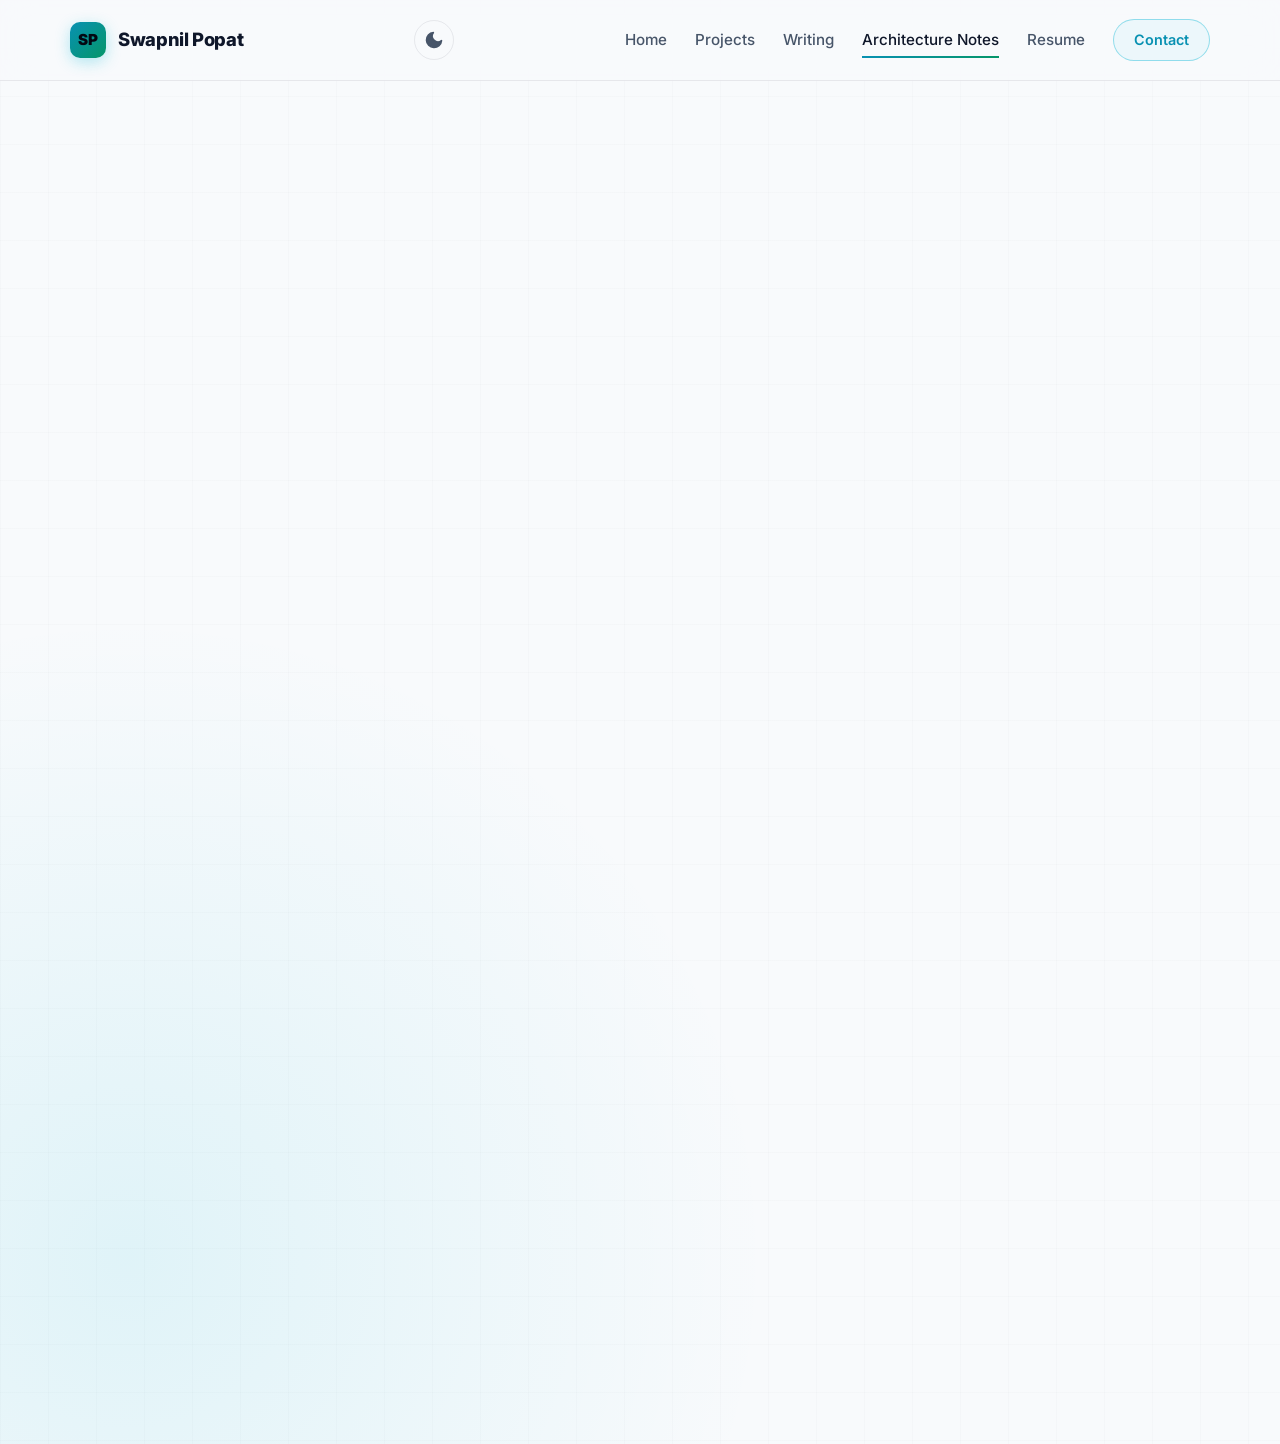
==== commit 2f2d46ed: "feat: add new pages, styles, and scripts for site structure expansion" ====
--- a/architecture-notes/index.html
+++ b/architecture-notes/index.html
@@ -20,6 +20,39 @@
   <meta name="twitter:title" content="Architecture Notes | Swapnil Popat" />
   <meta name="twitter:description" content="Architecture notes by Swapnil Popat on IIoT, digital twins, smart factory platforms, ThingWorx, enterprise architecture, ISA-95, DevOps, and industrial integrations." />
   <meta name="twitter:image" content="https://swapnilpopat.github.io/assets/img/og-image.png" />
+
+  <!-- Structured Data (JSON-LD) -->
+  <script type="application/ld+json">
+  {
+    "@context": "https://schema.org",
+    "@type": "CollectionPage",
+    "name": "Architecture Notes | Swapnil Popat",
+    "url": "https://swapnilpopat.github.io/architecture-notes/",
+    "description": "Practical architecture thinking, design principles, and trade-off guardrails for IIoT, digital twins, smart factory platforms, and enterprise integrations.",
+    "author": {
+      "@type": "Person",
+      "name": "Swapnil Popat",
+      "url": "https://swapnilpopat.github.io/"
+    },
+    "breadcrumb": {
+      "@type": "BreadcrumbList",
+      "itemListElement": [
+        {
+          "@type": "ListItem",
+          "position": 1,
+          "name": "Home",
+          "item": "https://swapnilpopat.github.io/"
+        },
+        {
+          "@type": "ListItem",
+          "position": 2,
+          "name": "Architecture Notes",
+          "item": "https://swapnilpopat.github.io/architecture-notes/"
+        }
+      ]
+    }
+  }
+  </script>
 
   <!-- Favicon & PWA -->
   <link rel="icon" type="image/svg+xml" href="/assets/img/favicon.svg">
@@ -76,7 +109,7 @@
     />
   </noscript>
 
-  <link rel="stylesheet" href="/assets/css/style.min.css?v=1.5" />
+  <link rel="stylesheet" href="/assets/css/style.min.css?v=1.6" />
 
   <!-- Theme Toggle Detection Script -->
   <script>
@@ -88,6 +121,7 @@
 </head>
 
 <body>
+  <a class="skip-link" href="#main">Skip to content</a>
   <header class="site-header">
     <div class="container nav-container">
       <a class="logo" href="/" aria-label="Swapnil Popat homepage">
@@ -109,12 +143,13 @@
         <a href="/projects/" class="nav-link">Projects</a>
         <a href="/writing/" class="nav-link">Writing</a>
         <a href="/architecture-notes/" class="nav-link active" aria-current="page">Architecture Notes</a>
+        <a href="/resume/" class="nav-link">Resume</a>
         <a href="mailto:popatswapnil@gmail.com" class="nav-cta">Contact</a>
       </nav>
     </div>
   </header>
 
-  <main class="page-shell container">
+  <main class="page-shell container" id="main">
     <section class="page-hero">
       <p class="eyebrow">Architecture Notes</p>
       <h1>Patterns, Principles & Technical Decision Notes</h1>
@@ -252,6 +287,7 @@
     <div class="container footer-container">
       <p>© <span id="year"></span> Swapnil Popat. All rights reserved.</p>
       <div class="footer-links">
+        <a href="/resume/">Resume</a>
         <a href="/projects/">Projects</a>
         <a href="/writing/">Writing</a>
         <a href="/architecture-notes/">Architecture Notes</a>
--- a/assets/css/style.min.css
+++ b/assets/css/style.min.css
@@ -1 +1 @@
-:root{--bg:#090e17;--bg-soft:#0f172a;--bg-card:rgba(15,23,42,0.45);--bg-card-hover:rgba(30,41,59,0.35);--bg-card-strong:rgba(30,41,59,0.7);--text:#f8fafc;--muted:#94a3b8;--line:rgba(255,255,255,0.08);--primary:#06b6d4;--primary-strong:#0891b2;--accent:#10b981;--warning:#f59e0b;--shadow:0 20px 40px rgba(0,0,0,0.4);--radius-lg:24px;--radius-md:16px;--radius-sm:10px;--container:1140px;--grid-line:rgba(255,255,255,0.015);--header-bg:rgba(9,14,23,0.75);--mobile-nav-bg:rgba(9,14,23,0.98);--footer-bg:rgba(9,14,23,0.9);--heading-color:#ffffff;--md-sys-motion-easing-expressive:cubic-bezier(0.2,0,0,1);--md-sys-motion-easing-spring:cubic-bezier(0.34,1.56,0.64,1);--md-sys-shape-corner-extra-large:28px;--md-sys-shape-corner-large:20px;--md-sys-shape-corner-medium:14px;--md-sys-shape-corner-small:10px;--md-sys-shape-corner-full:9999px;--md-surface-1:rgba(255,255,255,0.03);--md-surface-2:rgba(255,255,255,0.06);--md-surface-container:rgba(15,23,42,0.55);--md-surface-container-high:rgba(30,41,59,0.7);--md-outline-variant:rgba(255,255,255,0.08);--primary-glow:rgba(6,182,212,0.35);--primary-container:rgba(6,182,212,0.12);--on-primary-container:#67e8f9}[data-theme="light"]{--bg:#f8fafc;--bg-soft:#f1f5f9;--bg-card:rgba(255,255,255,0.8);--bg-card-hover:rgba(15,23,42,0.04);--bg-card-strong:rgba(241,245,249,0.9);--text:#0f172a;--muted:#475569;--line:rgba(15,23,42,0.08);--primary:#0891b2;--primary-strong:#0e7490;--accent:#059669;--shadow:0 20px 40px rgba(15,23,42,0.06);--grid-line:rgba(15,23,42,0.015);--header-bg:rgba(248,250,252,0.85);--mobile-nav-bg:rgba(248,250,252,0.98);--footer-bg:rgba(241,245,249,0.9);--heading-color:#0f172a;--md-surface-1:rgba(15,23,42,0.02);--md-surface-2:rgba(15,23,42,0.05);--md-surface-container:rgba(255,255,255,0.9);--md-surface-container-high:rgba(248,250,252,0.95);--md-outline-variant:rgba(15,23,42,0.08);--primary-glow:rgba(8,145,178,0.25);--primary-container:rgba(8,145,178,0.1);--on-primary-container:#0e7490}*{box-sizing:border-box;margin:0;padding:0}html{scroll-behavior:smooth}body{font-family:'Inter',ui-sans-serif,system-ui,-apple-system,BlinkMacSystemFont,"Segoe UI",sans-serif;background-color:var(--bg);background-image:radial-gradient(circle at 10% 20%,rgba(6,182,212,0.1) 0%,transparent 40rem),radial-gradient(circle at 90% 80%,rgba(16,185,129,0.06) 0%,transparent 40rem),linear-gradient(to right,var(--grid-line) 1px,transparent 1px),linear-gradient(to bottom,var(--grid-line) 1px,transparent 1px);background-size:100% 100%,100% 100%,48px 48px,48px 48px;color:var(--text);line-height:1.6;-webkit-font-smoothing:antialiased;position:relative;overflow-x:hidden;transition:background-color 0.3s ease,color 0.3s ease,border-color 0.3s ease}a{color:inherit;text-decoration:none;transition:all 0.2s ease}:focus-visible{outline:2px solid var(--primary);outline-offset:3px;border-radius:4px}img{max-width:100%;height:auto}.container{width:min(100% - 40px,var(--container));margin-inline:auto}.section{padding:100px 0}.section-alt{background:rgba(15,23,42,0.25);border-top:1px solid var(--line);border-bottom:1px solid var(--line);backdrop-filter:blur(8px)}.section-kicker,.section-heading-row .section-kicker,.eyebrow{margin-bottom:12px;color:var(--primary);text-transform:uppercase;letter-spacing:0.15em;font-size:0.8rem;font-weight:800;display:block}h1,h2,h3,h4{font-weight:800;line-height:1.2;color:var(--heading-color)}h1{font-size:clamp(2.5rem,6vw,4.5rem);letter-spacing:-0.04em}h2{font-size:clamp(1.8rem,4vw,2.75rem);letter-spacing:-0.03em;margin-bottom:1rem}h3{font-size:1.35rem;letter-spacing:-0.01em}p{margin-bottom:1rem}p:last-child{margin-bottom:0}.muted{color:var(--muted)}.skip-link{position:absolute;top:-60px;left:1rem;z-index:9999;background:var(--primary);color:#000000;padding:0.75rem 1.5rem;border-radius:999px;font-weight:700;transition:top 0.2s ease}.skip-link:focus{top:1rem}.site-header{position:sticky;top:0;z-index:100;background:var(--header-bg);backdrop-filter:blur(16px);-webkit-backdrop-filter:blur(16px);border-bottom:1px solid var(--line);transition:background 0.3s ease,border-color 0.3s ease}.nav-container{display:flex;align-items:center;justify-content:space-between;min-height:80px}.logo{display:inline-flex;align-items:center;gap:12px;font-weight:800;font-size:1.15rem;letter-spacing:-0.02em;color:var(--text)}.logo-mark{width:36px;height:36px;display:grid;place-items:center;border-radius:10px;color:#030712;font-weight:900;font-size:0.95rem;background:linear-gradient(135deg,var(--primary),var(--accent));box-shadow:0 4px 15px rgba(6,182,212,0.3)}.logo-text{font-weight:800}.main-nav{display:flex;align-items:center;gap:28px}.nav-link{color:var(--muted);font-size:0.95rem;font-weight:500;position:relative;padding:6px 0}.nav-link:hover,.nav-link.active{color:var(--heading-color)}.nav-link::after{content:'';position:absolute;bottom:0;left:0;width:0;height:2px;background:linear-gradient(90deg,var(--primary),var(--accent));transition:width 0.3s ease}.nav-link:hover::after,.nav-link.active::after{width:100%}.nav-cta{padding:0.5rem 1.25rem;border:1px solid rgba(6,182,212,0.4);border-radius:999px;background:rgba(6,182,212,0.05);color:var(--primary) !important;font-weight:600;font-size:0.9rem}.nav-cta:hover{background:var(--primary);color:#030712 !important;box-shadow:0 4px 15px rgba(6,182,212,0.25);transform:translateY(-1px)}.theme-toggle-btn{background:none;border:1px solid var(--line);cursor:pointer;padding:8px;border-radius:50%;width:40px;height:40px;display:inline-flex;align-items:center;justify-content:center;color:var(--muted);transition:all 0.3s ease}.theme-toggle-btn:hover{color:var(--primary);border-color:rgba(6,182,212,0.4);background:rgba(255,255,255,0.05);transform:rotate(15deg)}[data-theme="light"] .theme-toggle-btn:hover{background:rgba(0,0,0,0.04)}.theme-toggle-btn svg{width:20px;height:20px;fill:currentColor}.nav-actions{display:flex;align-items:center;gap:12px}.mobile-nav-toggle{display:none;background:none;border:none;cursor:pointer;padding:8px;z-index:110}.mobile-nav-toggle .bar{display:block;width:24px;height:2px;margin:5px auto;background-color:var(--text);transition:all 0.3s ease-in-out}.btn{display:inline-flex;align-items:center;justify-content:center;gap:10px;min-height:48px;padding:0 24px;border-radius:var(--md-sys-shape-corner-full,999px);font-weight:700;font-size:0.95rem;cursor:pointer;border:1px solid transparent;text-decoration:none;position:relative;overflow:hidden;transition:all 0.3s var(--md-sys-motion-easing-spring,cubic-bezier(0.34,1.56,0.64,1));box-shadow:0 2px 4px rgba(0,0,0,0.1)}.btn svg{width:18px;height:18px;flex-shrink:0;transition:transform 0.3s var(--md-sys-motion-easing-spring,cubic-bezier(0.34,1.56,0.64,1))}.btn:hover svg.btn-icon-trailing{transform:translate(2px,-2px)}.btn:hover svg.btn-icon-leading{transform:scale(1.15)}.btn:hover{transform:translateY(-3px);box-shadow:0 8px 24px rgba(0,0,0,0.25)}.btn:active{transform:translateY(-1px) scale(0.98)}.btn-primary{background:linear-gradient(135deg,var(--primary),var(--primary-strong));color:#030712;box-shadow:0 4px 15px rgba(6,182,212,0.25)}.btn-primary:hover{box-shadow:0 8px 25px rgba(6,182,212,0.45)}.btn-secondary{background:rgba(255,255,255,0.05);border-color:var(--line);color:var(--text)}.btn-secondary:hover{background:rgba(255,255,255,0.1);border-color:rgba(255,255,255,0.2)}[data-theme="light"] .btn-secondary{background:rgba(15,23,42,0.05)}[data-theme="light"] .btn-secondary:hover{background:rgba(15,23,42,0.08)}.btn-ghost{border-color:var(--line);background:rgba(255,255,255,0.03);color:var(--text)}.btn-ghost:hover{background:rgba(255,255,255,0.08);border-color:rgba(6,182,212,0.35);color:var(--heading-color)}[data-theme="light"] .btn-ghost{background:rgba(15,23,42,0.03);border-color:var(--line)}[data-theme="light"] .btn-ghost:hover{background:rgba(15,23,42,0.07)}.hero{padding:120px 0 80px}.hero-grid{display:grid;grid-template-columns:1.25fr 0.75fr;gap:60px;align-items:center}.hero-subtitle{font-size:1.2rem;color:var(--muted);margin:24px 0 36px;max-width:680px;line-height:1.7}.hero-actions{display:flex;flex-wrap:wrap;gap:16px}.hero-card{position:relative;padding:40px 30px;border:1px solid var(--line);border-radius:var(--radius-lg);background:var(--bg-card);backdrop-filter:blur(12px);-webkit-backdrop-filter:blur(12px);box-shadow:var(--shadow);text-align:center;overflow:hidden}.card-topline{position:absolute;top:0;left:0;width:100%;height:4px;background:linear-gradient(90deg,var(--primary),var(--accent),var(--warning))}.profile-container{display:flex;justify-content:center;margin-bottom:28px}.profile-image{width:140px;height:140px;border-radius:50%;object-fit:cover;border:3px solid transparent;background-image:linear-gradient(var(--bg-soft),var(--bg-soft)),linear-gradient(135deg,var(--primary),var(--accent));background-origin:border-box;background-clip:padding-box,border-box;box-shadow:0 8px 30px rgba(6,182,212,0.25)}.metrics-container{display:grid;gap:20px}.metric{padding:16px;border-radius:var(--radius-md);background:rgba(255,255,255,0.02);border:1px solid var(--line);transition:all 0.3s ease}.metric:hover{background:rgba(255,255,255,0.04);border-color:rgba(6,182,212,0.25)}.metric strong{display:block;font-size:1.6rem;color:var(--primary);margin-bottom:4px}.metric span{font-size:0.88rem;color:var(--muted);font-weight:500}.two-column{display:grid;grid-template-columns:0.8fr 1.2fr;gap:60px;align-items:start}.content-block{font-size:1.1rem;color:var(--muted)}.content-block p{margin-bottom:1.25rem;line-height:1.75}.section-heading{margin-bottom:50px;max-width:700px}.section-heading h2{margin-top:8px}.section-heading-row{display:flex;justify-content:space-between;align-items:flex-end;margin-bottom:50px;gap:24px}.section-heading-row .section-heading{margin-bottom:0}.text-link{color:var(--primary);font-weight:700;display:inline-flex;align-items:center;gap:8px}.text-link:hover{color:var(--primary-strong);transform:translateX(4px)}.cards-grid{display:grid;grid-template-columns:repeat(3,1fr);gap:24px}.card,.info-card,.project-card,.writing-card,.contact-card,.timeline-item{border:1px solid var(--line);background:var(--bg-card);border-radius:var(--radius-lg);padding:32px;box-shadow:0 10px 30px rgba(0,0,0,0.15);transition:all 0.3s cubic-bezier(0.4,0,0.2,1);position:relative;overflow:hidden}.card:hover,.info-card:hover,.project-card:hover,.writing-card:hover{transform:translateY(-6px);border-color:rgba(6,182,212,0.3);box-shadow:0 15px 35px rgba(6,182,212,0.08);background:var(--bg-card-hover)}.icon-box{width:52px;height:52px;display:grid;place-items:center;border-radius:14px;background:rgba(6,182,212,0.08);border:1px solid rgba(6,182,212,0.2);font-size:1.5rem;margin-bottom:24px;transition:all 0.3s ease}.info-card:hover .icon-box{background:rgba(6,182,212,0.15);border-color:var(--primary);box-shadow:0 0 15px rgba(6,182,212,0.2)}.info-card h3{margin-bottom:12px}.info-card p{color:var(--muted);font-size:0.95rem;line-height:1.6}.timeline{display:flex;flex-direction:column;gap:24px}.timeline-item{display:grid;grid-template-columns:240px 1fr;gap:40px;padding:32px;background:var(--bg-card)}.timeline-item:hover{border-color:rgba(6,182,212,0.3);transform:translateY(-3px);box-shadow:0 12px 30px rgba(0,0,0,0.2);background:var(--bg-card-hover)}.timeline-date{color:var(--primary);font-weight:800;font-size:1rem;letter-spacing:0.05em;text-transform:uppercase}.timeline-content h3{margin-bottom:4px}.timeline-content .muted{font-weight:600;color:var(--accent);margin-bottom:16px}.timeline-content p{font-size:1rem;line-height:1.65;color:var(--muted)}.project-grid{display:grid;grid-template-columns:repeat(2,1fr);gap:24px}.project-card{display:flex;flex-direction:column;justify-content:space-between;min-height:280px}.project-card.featured{background:linear-gradient(135deg,rgba(6,182,212,0.1) 0%,rgba(16,185,129,0.05) 100%),var(--bg-card);border-color:rgba(6,182,212,0.2)}.project-card.featured:hover{border-color:rgba(6,182,212,0.4)}.project-card h3{margin:12px 0 14px}.project-card p:not(.tag){color:var(--muted);font-size:0.98rem;line-height:1.6;margin-bottom:24px}.tag{color:var(--accent);font-size:0.75rem;font-weight:800;text-transform:uppercase;letter-spacing:0.12em;display:block}.tech-stack{display:flex;flex-wrap:wrap;gap:8px;margin-top:auto}.tech-stack span,.skill-cloud span,.pill-list span{display:inline-flex;align-items:center;padding:6px 12px;border:1px solid var(--line);border-radius:999px;background:rgba(255,255,255,0.04);color:var(--text);font-size:0.8rem;font-weight:600;transition:all 0.2s ease}.tech-stack span:hover,.skill-cloud span:hover,.pill-list span:hover{background:rgba(6,182,212,0.1);border-color:rgba(6,182,212,0.3);color:var(--heading-color)}.pill-list{display:flex;flex-wrap:wrap;gap:12px}.writing-card{display:grid;grid-template-columns:1.2fr 0.8fr;align-items:center;gap:40px}.writing-card p{font-size:1.1rem;line-height:1.7}.contact-section{padding-bottom:100px}.contact-card{padding:48px;display:grid;grid-template-columns:0.95fr 1.05fr;gap:48px;align-items:start;border-radius:var(--md-sys-shape-corner-extra-large);background:radial-gradient(circle at 10% 10%,rgba(6,182,212,0.12) 0%,transparent 60%),var(--bg-card-strong);border:1px solid var(--line);box-shadow:var(--shadow);position:relative;overflow:hidden}.contact-intro{display:flex;flex-direction:column;gap:14px}.contact-card h2{font-size:clamp(2rem,4vw,2.75rem);font-weight:800;letter-spacing:-0.02em;line-height:1.15}.contact-card p{color:var(--muted);font-size:1.05rem;line-height:1.65}.contact-status-chip{display:inline-flex;align-items:center;gap:10px;padding:8px 16px;background:var(--primary-container);border:1px solid rgba(6,182,212,0.25);border-radius:var(--md-sys-shape-corner-full);color:var(--on-primary-container);font-size:0.85rem;font-weight:600;width:fit-content;margin-top:6px}.contact-status-dot{width:8px;height:8px;border-radius:50%;background:var(--accent);box-shadow:0 0 8px var(--accent);animation:pulse-dot 2s infinite}@keyframes pulse-dot{0%,100%{transform:scale(1);opacity:1}50%{transform:scale(1.35);opacity:0.65}}.contact-grid{display:grid;grid-template-columns:repeat(2,1fr);gap:14px}.contact-btn{display:flex;align-items:center;gap:14px;padding:14px 16px;border-radius:var(--md-sys-shape-corner-large);background:var(--md-surface-1);border:1px solid var(--md-outline-variant);backdrop-filter:blur(12px);-webkit-backdrop-filter:blur(12px);color:var(--text);text-decoration:none;position:relative;overflow:hidden;transition:transform 0.3s var(--md-sys-motion-easing-spring),box-shadow 0.3s var(--md-sys-motion-easing-expressive),background 0.3s ease,border-color 0.3s ease;box-shadow:0 2px 8px rgba(0,0,0,0.04)}.contact-btn--featured{grid-column:1 / -1}.contact-btn::before{content:'';position:absolute;inset:0;background:linear-gradient(135deg,rgba(255,255,255,0.06),transparent);opacity:0;transition:opacity 0.3s ease}.contact-btn:hover{transform:translateY(-3px);background:var(--bg-card-hover);border-color:rgba(6,182,212,0.35);box-shadow:0 10px 24px rgba(0,0,0,0.2),0 0 0 1px rgba(6,182,212,0.15)}.contact-btn:hover::before{opacity:1}.contact-btn:active{transform:translateY(-1px) scale(0.99)}.contact-btn-icon{width:44px;height:44px;min-width:44px;min-height:44px;max-width:44px;max-height:44px;border-radius:var(--md-sys-shape-corner-medium);display:flex;align-items:center;justify-content:center;background:var(--md-surface-2);border:1px solid var(--md-outline-variant);color:var(--primary);flex-shrink:0;overflow:hidden;transition:transform 0.35s var(--md-sys-motion-easing-spring),background 0.3s ease,color 0.3s ease,border-color 0.3s ease}.contact-btn-icon svg,svg.contact-svg{width:22px !important;height:22px !important;min-width:22px !important;min-height:22px !important;max-width:22px !important;max-height:22px !important;display:block !important;flex-shrink:0 !important}.contact-btn:hover .contact-btn-icon{transform:scale(1.08)}.contact-btn--email:hover .contact-btn-icon{background:rgba(234,67,53,0.12);color:#ea4335;border-color:rgba(234,67,53,0.3)}.contact-btn--linkedin:hover .contact-btn-icon{background:rgba(10,102,194,0.12);color:#0a66c2;border-color:rgba(10,102,194,0.3)}.contact-btn--x:hover .contact-btn-icon{background:rgba(255,255,255,0.12);color:var(--heading-color);border-color:rgba(255,255,255,0.3)}[data-theme="light"] .contact-btn--x:hover .contact-btn-icon{background:rgba(0,0,0,0.08);color:#000000;border-color:rgba(0,0,0,0.2)}.contact-btn--instagram:hover .contact-btn-icon{background:linear-gradient(135deg,rgba(225,48,108,0.15),rgba(131,58,180,0.15));color:#e1306c;border-color:rgba(225,48,108,0.35)}.contact-btn--facebook:hover .contact-btn-icon{background:rgba(24,119,242,0.12);color:#1877f2;border-color:rgba(24,119,242,0.3)}.contact-btn--website:hover .contact-btn-icon{background:rgba(6,182,212,0.15);color:var(--primary);border-color:rgba(6,182,212,0.35)}.contact-btn--blog:hover .contact-btn-icon{background:rgba(16,185,129,0.15);color:var(--accent);border-color:rgba(16,185,129,0.35)}.contact-btn-content{display:flex;flex-direction:column;flex-grow:1;min-width:0;gap:2px}.contact-btn-title{font-weight:700;font-size:0.95rem;color:var(--heading-color);line-height:1.2}.contact-btn-detail{font-size:0.78rem;color:var(--muted);line-height:1.3;white-space:nowrap;overflow:hidden;text-overflow:ellipsis;transition:color 0.2s ease}.contact-btn:hover .contact-btn-detail{color:var(--text)}.contact-btn-arrow{width:28px;height:28px;min-width:28px;min-height:28px;max-width:28px;max-height:28px;border-radius:50%;display:flex;align-items:center;justify-content:center;color:var(--muted);opacity:0.5;flex-shrink:0;overflow:hidden;transition:transform 0.3s var(--md-sys-motion-easing-spring),color 0.2s ease,opacity 0.2s ease,background 0.2s ease}.contact-btn-arrow svg,svg.arrow-svg{width:16px !important;height:16px !important;min-width:16px !important;min-height:16px !important;max-width:16px !important;max-height:16px !important;display:block !important;flex-shrink:0 !important}.contact-btn:hover .contact-btn-arrow{transform:translate(2px,-2px);opacity:1;color:var(--primary);background:rgba(6,182,212,0.08)}.contact-links{display:grid;gap:16px}.contact-links a{padding:16px 20px;border:1px solid var(--line);border-radius:var(--radius-md);background:rgba(255,255,255,0.02);color:var(--text);font-weight:600;font-size:1rem;display:flex;align-items:center;justify-content:space-between;transition:all 0.3s ease;overflow-wrap:anywhere}.contact-links a::after{content:'→';transition:transform 0.2s ease;color:var(--primary);font-weight:800}.contact-links a:hover{background:rgba(6,182,212,0.08);border-color:rgba(6,182,212,0.3);transform:translateX(6px)}.contact-links a:hover::after{transform:translateX(4px)}.site-footer{border-top:1px solid var(--line);padding:40px 0;background:var(--footer-bg);color:var(--muted);font-size:0.95rem;transition:background-color 0.3s ease,border-color 0.3s ease,color 0.3s ease}.footer-container{display:flex;justify-content:space-between;align-items:center}.footer-links{display:flex;gap:24px}.footer-links a:hover{color:var(--text)}.page-shell{width:min(100% - 40px,var(--container));margin-inline:auto;padding:80px 0 100px}.page-hero{margin-bottom:60px;max-width:800px}.page-hero h1{margin:12px 0 20px}.page-hero p{font-size:1.2rem;color:var(--muted);line-height:1.7}.card h2{font-size:1.5rem;margin:12px 0}.card ul{list-style:none;margin-top:20px;display:grid;gap:10px}.card li{position:relative;padding-left:24px;font-size:0.95rem;color:var(--muted)}.card li::before{content:'→';position:absolute;left:0;color:var(--primary);font-weight:800;transition:transform 0.2s ease}.card:hover li::before{transform:translateX(2px)}.resume-section{margin-bottom:50px;border-bottom:1px solid var(--line);padding-bottom:40px}.resume-section:last-of-type{border-bottom:none;padding-bottom:0}.resume-section h2{font-size:1.8rem;margin-bottom:24px;color:var(--primary);letter-spacing:-0.02em}.resume-section .timeline-item{grid-template-columns:1fr;gap:12px;padding:24px;margin-bottom:18px;border-radius:var(--radius-md)}.resume-section .timeline-item:last-child{margin-bottom:0}.skill-cloud{display:flex;flex-wrap:wrap;gap:10px}a:focus-visible,button:focus-visible{outline:3px solid var(--primary);outline-offset:4px;border-radius:6px}@media (max-width:1024px){.hero-grid{grid-template-columns:1.1fr 0.9fr;gap:40px}.cards-grid{grid-template-columns:repeat(2,1fr)}.two-column{grid-template-columns:1fr;gap:30px}.contact-card{grid-template-columns:1fr;gap:40px;padding:40px}.writing-card{grid-template-columns:1fr;gap:24px}}@media (max-width:768px){.section{padding:70px 0}.hero{padding:80px 0 50px}.hero-grid{grid-template-columns:1fr;gap:50px}.hero-card{max-width:450px;margin:0 auto}.mobile-nav-toggle{display:block}.main-nav{position:fixed;top:80px;left:-100%;width:100%;height:calc(100vh - 80px);background:var(--mobile-nav-bg);backdrop-filter:blur(20px);-webkit-backdrop-filter:blur(20px);flex-direction:column;align-items:center;justify-content:flex-start;padding-top:50px;gap:32px;transition:left 0.3s cubic-bezier(0.4,0,0.2,1);border-top:1px solid var(--line);z-index:99}.main-nav.active{left:0}.nav-link{font-size:1.2rem}.nav-cta{font-size:1.1rem;padding:10px 24px}.timeline-item{grid-template-columns:1fr;gap:16px;padding:24px}.project-grid{grid-template-columns:1fr}.footer-container{flex-direction:column;gap:20px;text-align:center}.footer-links{justify-content:center;flex-wrap:wrap}.mobile-nav-toggle.active .bar:nth-child(1){transform:translateY(7px) rotate(45deg)}.mobile-nav-toggle.active .bar:nth-child(2){opacity:0}.mobile-nav-toggle.active .bar:nth-child(3){transform:translateY(-7px) rotate(-45deg)}}@media (max-width:640px){.contact-grid{grid-template-columns:1fr;gap:12px}.contact-card{padding:28px 20px;border-radius:var(--radius-lg)}}@media (max-width:480px){.cards-grid{grid-template-columns:1fr}.hero-actions{flex-direction:column;width:100%}.hero-actions .btn{width:100%}.logo-text{display:none}}.error-page{display:flex;flex-direction:column;align-items:center;justify-content:center;min-height:100vh;text-align:center;padding:24px}.error-page h1{font-size:clamp(6rem,15vw,10rem);line-height:1;background:linear-gradient(135deg,var(--primary),var(--accent));-webkit-background-clip:text;-webkit-text-fill-color:transparent;margin-bottom:1.5rem}.error-page p{font-size:1.25rem;color:var(--muted);margin-bottom:2.5rem}section{content-visibility:auto;contain-intrinsic-size:600px}.md-filter-bar{display:flex;flex-wrap:wrap;gap:10px;margin-bottom:36px;align-items:center}.md-chip{display:inline-flex;align-items:center;gap:8px;padding:8px 18px;border-radius:var(--md-sys-shape-corner-full,999px);font-size:0.88rem;font-weight:600;background:var(--bg-card);color:var(--muted);border:1px solid var(--line);cursor:pointer;transition:all 0.25s var(--md-sys-motion-easing-spring,cubic-bezier(0.34,1.56,0.64,1));user-select:none}.md-chip:hover{background:var(--bg-card-hover);color:var(--text);border-color:rgba(6,182,212,0.35);transform:translateY(-2px)}.md-chip.active{background:var(--primary-container,rgba(6,182,212,0.15));color:var(--on-primary-container,#06b6d4);border-color:var(--primary);box-shadow:0 0 16px var(--primary-glow)}.md-chip-count{font-size:0.75rem;padding:2px 7px;border-radius:999px;background:rgba(255,255,255,0.08);color:inherit}[data-theme="light"] .md-chip-count{background:rgba(0,0,0,0.06)}.card.is-hidden{display:none !important}.md-fab{position:fixed;bottom:32px;right:32px;width:52px;height:52px;border-radius:var(--md-sys-shape-corner-large,16px);background:var(--bg-card-strong);color:var(--primary);border:1px solid var(--line);box-shadow:0 10px 30px rgba(0,0,0,0.35);backdrop-filter:blur(12px);-webkit-backdrop-filter:blur(12px);display:flex;align-items:center;justify-content:center;cursor:pointer;opacity:0;visibility:hidden;transform:translateY(16px) scale(0.9);transition:all 0.3s var(--md-sys-motion-easing-spring);z-index:90}.md-fab.visible{opacity:1;visibility:visible;transform:translateY(0) scale(1)}.md-fab:hover{background:var(--primary);color:#030712;transform:translateY(-4px) scale(1.06);box-shadow:0 14px 32px rgba(6,182,212,0.35)}.md-fab:active{transform:translateY(-1px) scale(0.96)}.copy-email-btn{display:inline-flex;align-items:center;justify-content:center;width:36px;height:36px;border-radius:50%;background:rgba(255,255,255,0.05);border:1px solid var(--line);color:var(--muted);cursor:pointer;position:relative;transition:all 0.2s ease;margin-left:8px;flex-shrink:0}[data-theme="light"] .copy-email-btn{background:rgba(0,0,0,0.04)}.copy-email-btn:hover{color:var(--primary);border-color:var(--primary);background:var(--primary-container);transform:scale(1.1)}.copy-tooltip{position:absolute;bottom:calc(100% + 8px);left:50%;transform:translateX(-50%) translateY(4px);background:var(--bg-soft);color:var(--primary);font-size:0.75rem;font-weight:700;padding:4px 10px;border-radius:6px;border:1px solid var(--line);box-shadow:0 4px 14px rgba(0,0,0,0.3);white-space:nowrap;opacity:0;visibility:hidden;transition:all 0.2s var(--md-sys-motion-easing-spring);pointer-events:none;z-index:10}.copy-tooltip.show{opacity:1;visibility:visible;transform:translateX(-50%) translateY(0)}.featured-writing-grid{display:grid;grid-template-columns:repeat(auto-fit,minmax(320px,1fr));gap:24px;margin-bottom:36px}.article-preview-card{display:flex;flex-direction:column;justify-content:space-between;padding:28px;border-radius:var(--radius-md);background:var(--bg-card);border:1px solid var(--line);transition:all 0.3s var(--md-sys-motion-easing-spring);text-decoration:none;position:relative;overflow:hidden}.article-preview-card::before{content:'';position:absolute;top:0;left:0;width:4px;height:100%;background:linear-gradient(180deg,var(--primary),var(--accent));opacity:0;transition:opacity 0.3s ease}.article-preview-card:hover{transform:translateY(-6px);border-color:rgba(6,182,212,0.35);box-shadow:var(--shadow);background:var(--bg-card-hover)}.article-preview-card:hover::before{opacity:1}.article-preview-card h3{font-size:1.15rem;line-height:1.4;margin:10px 0;color:var(--heading-color)}.article-preview-card p{font-size:0.92rem;color:var(--muted);line-height:1.6;flex-grow:1}.article-meta{display:flex;align-items:center;justify-content:space-between;margin-top:18px;padding-top:14px;border-top:1px solid var(--line);font-size:0.85rem;color:var(--primary);font-weight:600}.md-accordion{margin-top:18px;border-top:1px solid var(--line);padding-top:14px}.md-accordion summary{cursor:pointer;font-size:0.88rem;font-weight:600;color:var(--primary);display:flex;align-items:center;justify-content:space-between;list-style:none;user-select:none;transition:color 0.2s ease}.md-accordion summary::-webkit-details-marker{display:none}.md-accordion summary:hover{color:var(--heading-color)}.md-accordion .accordion-icon{width:16px;height:16px;transition:transform 0.3s var(--md-sys-motion-easing-spring)}.md-accordion[open] .accordion-icon{transform:rotate(180deg)}.md-accordion-content{margin-top:12px;padding:12px 14px;border-radius:var(--radius-sm);background:var(--md-surface-2);font-size:0.86rem;line-height:1.55;color:var(--text);border-left:3px solid var(--primary)}.md-accordion-content p{margin-bottom:8px}.md-accordion-content p:last-child{margin-bottom:0}.cert-groups{display:flex;flex-direction:column;gap:16px;width:100%}.cert-group{background:var(--bg-card);border:1px solid var(--line);border-radius:var(--radius-md);padding:18px 22px;transition:border-color 0.2s ease,transform 0.2s ease}.cert-group:hover{border-color:rgba(6,182,212,0.3);transform:translateY(-2px)}.cert-group-header{display:flex;align-items:center;gap:10px;margin-bottom:12px;font-size:0.92rem;font-weight:700;color:var(--heading-color)}.cert-group-badge{display:inline-flex;align-items:center;padding:2px 8px;border-radius:999px;font-size:0.72rem;font-weight:800;text-transform:uppercase;letter-spacing:0.05em;background:var(--primary-container);color:var(--on-primary-container)}.cert-badges-list{display:flex;flex-wrap:wrap;gap:8px}.cert-item{display:inline-flex;align-items:center;gap:6px;padding:6px 14px;border-radius:999px;background:var(--md-surface-2);border:1px solid var(--line);font-size:0.84rem;font-weight:500;color:var(--text);text-decoration:none;transition:all 0.2s ease}.cert-item:hover{background:var(--primary-container);color:var(--on-primary-container);border-color:var(--primary);transform:translateY(-1px)}.reveal{opacity:0;transform:translateY(20px);transition:opacity 0.5s var(--md-sys-motion-easing-expressive),transform 0.5s var(--md-sys-motion-easing-spring)}.reveal.revealed{opacity:1;transform:translateY(0)}@media (prefers-reduced-motion:reduce){.reveal{opacity:1 !important;transform:none !important;transition:none !important}}@media print{*,*::before,*::after{background:transparent !important;color:#111827 !important;box-shadow:none !important;text-shadow:none !important}body{background:#ffffff !important;color:#111827 !important;font-size:10.5pt;line-height:1.45}.site-header,.site-footer,.nav-actions,.hero-actions,.skip-link,.theme-toggle-btn,.mobile-nav-toggle,.contact-btn-arrow,.contact-status-chip{display:none !important}.page-shell,.container{width:100% !important;max-width:100% !important;padding:0 !important;margin:0 !important}.page-hero{margin-bottom:24px !important;padding-bottom:12px !important;border-bottom:2px solid #111827 !important}.page-hero h1{font-size:22pt !important;color:#000000 !important;margin-bottom:6px !important}.resume-section{margin-bottom:20px !important;break-inside:avoid;page-break-inside:avoid}.resume-section h2{font-size:13pt !important;border-bottom:1px solid #d1d5db !important;padding-bottom:4px !important;margin-bottom:10px !important;color:#111827 !important}.timeline-item,.card,.info-card{break-inside:avoid;page-break-inside:avoid;border:1px solid #e5e7eb !important;background:#ffffff !important;margin-bottom:12px !important;padding:12px !important}.skill-cloud span{border:1px solid #9ca3af !important;color:#111827 !important;background:transparent !important;padding:2px 8px !important;font-size:9pt !important}}+:root{--bg:#090e17;--bg-soft:#0f172a;--bg-card:rgba(15,23,42,0.45);--bg-card-hover:rgba(30,41,59,0.35);--bg-card-strong:rgba(30,41,59,0.7);--text:#f8fafc;--muted:#94a3b8;--line:rgba(255,255,255,0.08);--primary:#06b6d4;--primary-strong:#0891b2;--accent:#10b981;--warning:#f59e0b;--shadow:0 20px 40px rgba(0,0,0,0.4);--radius-lg:24px;--radius-md:16px;--radius-sm:10px;--container:1140px;--grid-line:rgba(255,255,255,0.015);--header-bg:rgba(9,14,23,0.75);--mobile-nav-bg:rgba(9,14,23,0.98);--footer-bg:rgba(9,14,23,0.9);--heading-color:#ffffff;--md-sys-motion-easing-expressive:cubic-bezier(0.2,0,0,1);--md-sys-motion-easing-spring:cubic-bezier(0.34,1.56,0.64,1);--md-sys-shape-corner-extra-large:28px;--md-sys-shape-corner-large:20px;--md-sys-shape-corner-medium:14px;--md-sys-shape-corner-small:10px;--md-sys-shape-corner-full:9999px;--md-surface-1:rgba(255,255,255,0.03);--md-surface-2:rgba(255,255,255,0.06);--md-surface-container:rgba(15,23,42,0.55);--md-surface-container-high:rgba(30,41,59,0.7);--md-outline-variant:rgba(255,255,255,0.08);--primary-glow:rgba(6,182,212,0.35);--primary-container:rgba(6,182,212,0.12);--on-primary-container:#67e8f9}[data-theme="light"]{--bg:#f8fafc;--bg-soft:#f1f5f9;--bg-card:rgba(255,255,255,0.8);--bg-card-hover:rgba(15,23,42,0.04);--bg-card-strong:rgba(241,245,249,0.9);--text:#0f172a;--muted:#475569;--line:rgba(15,23,42,0.08);--primary:#0891b2;--primary-strong:#0e7490;--accent:#059669;--shadow:0 20px 40px rgba(15,23,42,0.06);--grid-line:rgba(15,23,42,0.015);--header-bg:rgba(248,250,252,0.85);--mobile-nav-bg:rgba(248,250,252,0.98);--footer-bg:rgba(241,245,249,0.9);--heading-color:#0f172a;--md-surface-1:rgba(15,23,42,0.02);--md-surface-2:rgba(15,23,42,0.05);--md-surface-container:rgba(255,255,255,0.9);--md-surface-container-high:rgba(248,250,252,0.95);--md-outline-variant:rgba(15,23,42,0.08);--primary-glow:rgba(8,145,178,0.25);--primary-container:rgba(8,145,178,0.1);--on-primary-container:#0e7490}*{box-sizing:border-box;margin:0;padding:0}html{scroll-behavior:smooth}body{font-family:'Inter',ui-sans-serif,system-ui,-apple-system,BlinkMacSystemFont,"Segoe UI",sans-serif;background-color:var(--bg);background-image:radial-gradient(circle at 10% 20%,rgba(6,182,212,0.1) 0%,transparent 40rem),radial-gradient(circle at 90% 80%,rgba(16,185,129,0.06) 0%,transparent 40rem),linear-gradient(to right,var(--grid-line) 1px,transparent 1px),linear-gradient(to bottom,var(--grid-line) 1px,transparent 1px);background-size:100% 100%,100% 100%,48px 48px,48px 48px;color:var(--text);line-height:1.6;-webkit-font-smoothing:antialiased;position:relative;overflow-x:hidden;transition:background-color 0.3s ease,color 0.3s ease,border-color 0.3s ease}a{color:inherit;text-decoration:none;transition:all 0.2s ease}:focus-visible{outline:2px solid var(--primary);outline-offset:3px;border-radius:4px}img{max-width:100%;height:auto}.container{width:min(100% - 40px,var(--container));margin-inline:auto}.section{padding:100px 0}.section-alt{background:rgba(15,23,42,0.25);border-top:1px solid var(--line);border-bottom:1px solid var(--line);backdrop-filter:blur(8px)}.section-kicker,.section-heading-row .section-kicker,.eyebrow{margin-bottom:12px;color:var(--primary);text-transform:uppercase;letter-spacing:0.15em;font-size:0.8rem;font-weight:800;display:block}h1,h2,h3,h4{font-weight:800;line-height:1.2;color:var(--heading-color)}h1{font-size:clamp(2.5rem,6vw,4.5rem);letter-spacing:-0.04em}h2{font-size:clamp(1.8rem,4vw,2.75rem);letter-spacing:-0.03em;margin-bottom:1rem}h3{font-size:1.35rem;letter-spacing:-0.01em}p{margin-bottom:1rem}p:last-child{margin-bottom:0}.muted{color:var(--muted)}.skip-link{position:absolute;top:-60px;left:1rem;z-index:9999;background:var(--primary);color:#000000;padding:0.75rem 1.5rem;border-radius:999px;font-weight:700;transition:top 0.2s ease}.skip-link:focus{top:1rem}.site-header{position:sticky;top:0;z-index:100;background:var(--header-bg);backdrop-filter:blur(16px);-webkit-backdrop-filter:blur(16px);border-bottom:1px solid var(--line);transition:background 0.3s ease,border-color 0.3s ease}.nav-container{display:flex;align-items:center;justify-content:space-between;min-height:80px}.logo{display:inline-flex;align-items:center;gap:12px;font-weight:800;font-size:1.15rem;letter-spacing:-0.02em;color:var(--text)}.logo-mark{width:36px;height:36px;display:grid;place-items:center;border-radius:10px;color:#030712;font-weight:900;font-size:0.95rem;background:linear-gradient(135deg,var(--primary),var(--accent));box-shadow:0 4px 15px rgba(6,182,212,0.3)}.logo-text{font-weight:800}.main-nav{display:flex;align-items:center;gap:28px}.nav-link{color:var(--muted);font-size:0.95rem;font-weight:500;position:relative;padding:6px 0}.nav-link:hover,.nav-link.active{color:var(--heading-color)}.nav-link::after{content:'';position:absolute;bottom:0;left:0;width:0;height:2px;background:linear-gradient(90deg,var(--primary),var(--accent));transition:width 0.3s ease}.nav-link:hover::after,.nav-link.active::after{width:100%}.nav-cta{padding:0.5rem 1.25rem;border:1px solid rgba(6,182,212,0.4);border-radius:999px;background:rgba(6,182,212,0.05);color:var(--primary)!important;font-weight:600;font-size:0.9rem}.nav-cta:hover{background:var(--primary);color:#030712!important;box-shadow:0 4px 15px rgba(6,182,212,0.25);transform:translateY(-1px)}.theme-toggle-btn{background:none;border:1px solid var(--line);cursor:pointer;padding:8px;border-radius:50%;width:40px;height:40px;display:inline-flex;align-items:center;justify-content:center;color:var(--muted);transition:all 0.3s ease}.theme-toggle-btn:hover{color:var(--primary);border-color:rgba(6,182,212,0.4);background:rgba(255,255,255,0.05);transform:rotate(15deg)}[data-theme="light"] .theme-toggle-btn:hover{background:rgba(0,0,0,0.04)}.theme-toggle-btn svg{width:20px;height:20px;fill:currentColor}.nav-actions{display:flex;align-items:center;gap:12px}.mobile-nav-toggle{display:none;background:none;border:none;cursor:pointer;padding:8px;z-index:110}.mobile-nav-toggle .bar{display:block;width:24px;height:2px;margin:5px auto;background-color:var(--text);transition:all 0.3s ease-in-out}.btn{display:inline-flex;align-items:center;justify-content:center;gap:10px;min-height:48px;padding:0 24px;border-radius:var(--md-sys-shape-corner-full,999px);font-weight:700;font-size:0.95rem;cursor:pointer;border:1px solid transparent;text-decoration:none;position:relative;overflow:hidden;transition:all 0.3s var(--md-sys-motion-easing-spring,cubic-bezier(0.34,1.56,0.64,1));box-shadow:0 2px 4px rgba(0,0,0,0.1)}.btn svg{width:18px;height:18px;flex-shrink:0;transition:transform 0.3s var(--md-sys-motion-easing-spring,cubic-bezier(0.34,1.56,0.64,1))}.btn:hover svg.btn-icon-trailing{transform:translate(2px,-2px)}.btn:hover svg.btn-icon-leading{transform:scale(1.15)}.btn:hover{transform:translateY(-3px);box-shadow:0 8px 24px rgba(0,0,0,0.25)}.btn:active{transform:translateY(-1px) scale(0.98)}.btn-primary{background:linear-gradient(135deg,var(--primary),var(--primary-strong));color:#030712;box-shadow:0 4px 15px rgba(6,182,212,0.25)}.btn-primary:hover{box-shadow:0 8px 25px rgba(6,182,212,0.45)}.btn-secondary{background:rgba(255,255,255,0.05);border-color:var(--line);color:var(--text)}.btn-secondary:hover{background:rgba(255,255,255,0.1);border-color:rgba(255,255,255,0.2)}[data-theme="light"] .btn-secondary{background:rgba(15,23,42,0.05)}[data-theme="light"] .btn-secondary:hover{background:rgba(15,23,42,0.08)}.btn-ghost{border-color:var(--line);background:rgba(255,255,255,0.03);color:var(--text)}.btn-ghost:hover{background:rgba(255,255,255,0.08);border-color:rgba(6,182,212,0.35);color:var(--heading-color)}[data-theme="light"] .btn-ghost{background:rgba(15,23,42,0.03);border-color:var(--line)}[data-theme="light"] .btn-ghost:hover{background:rgba(15,23,42,0.07)}.hero{padding:120px 0 80px}.hero-grid{display:grid;grid-template-columns:1.25fr 0.75fr;gap:60px;align-items:center}.hero-subtitle{font-size:1.2rem;color:var(--muted);margin:24px 0 36px;max-width:680px;line-height:1.7}.hero-actions{display:flex;flex-wrap:wrap;gap:16px}.hero-card{position:relative;padding:40px 30px;border:1px solid var(--line);border-radius:var(--radius-lg);background:var(--bg-card);backdrop-filter:blur(12px);-webkit-backdrop-filter:blur(12px);box-shadow:var(--shadow);text-align:center;overflow:hidden}.card-topline{position:absolute;top:0;left:0;width:100%;height:4px;background:linear-gradient(90deg,var(--primary),var(--accent),var(--warning))}.profile-container{display:flex;justify-content:center;margin-bottom:28px}.profile-image{width:140px;height:140px;border-radius:50%;object-fit:cover;border:3px solid transparent;background-image:linear-gradient(var(--bg-soft),var(--bg-soft)),linear-gradient(135deg,var(--primary),var(--accent));background-origin:border-box;background-clip:padding-box,border-box;box-shadow:0 8px 30px rgba(6,182,212,0.25)}.metrics-container{display:grid;gap:20px}.metric{padding:16px;border-radius:var(--radius-md);background:rgba(255,255,255,0.02);border:1px solid var(--line);transition:all 0.3s ease}.metric:hover{background:rgba(255,255,255,0.04);border-color:rgba(6,182,212,0.25)}.metric strong{display:block;font-size:1.6rem;color:var(--primary);margin-bottom:4px}.metric span{font-size:0.88rem;color:var(--muted);font-weight:500}.two-column{display:grid;grid-template-columns:0.8fr 1.2fr;gap:60px;align-items:start}.content-block{font-size:1.1rem;color:var(--muted)}.content-block p{margin-bottom:1.25rem;line-height:1.75}.section-heading{margin-bottom:50px;max-width:700px}.section-heading h2{margin-top:8px}.section-heading-row{display:flex;justify-content:space-between;align-items:flex-end;margin-bottom:50px;gap:24px}.section-heading-row .section-heading{margin-bottom:0}.text-link{color:var(--primary);font-weight:700;display:inline-flex;align-items:center;gap:8px}.text-link:hover{color:var(--primary-strong);transform:translateX(4px)}.cards-grid{display:grid;grid-template-columns:repeat(3,1fr);gap:24px}.card,.info-card,.project-card,.writing-card,.contact-card,.timeline-item{border:1px solid var(--line);background:var(--bg-card);border-radius:var(--radius-lg);padding:32px;box-shadow:0 10px 30px rgba(0,0,0,0.15);transition:all 0.3s cubic-bezier(0.4,0,0.2,1);position:relative;overflow:hidden}.card:hover,.info-card:hover,.project-card:hover,.writing-card:hover{transform:translateY(-6px);border-color:rgba(6,182,212,0.3);box-shadow:0 15px 35px rgba(6,182,212,0.08);background:var(--bg-card-hover)}.icon-box{width:52px;height:52px;display:grid;place-items:center;border-radius:14px;background:rgba(6,182,212,0.08);border:1px solid rgba(6,182,212,0.2);font-size:1.5rem;margin-bottom:24px;transition:all 0.3s ease}.info-card:hover .icon-box{background:rgba(6,182,212,0.15);border-color:var(--primary);box-shadow:0 0 15px rgba(6,182,212,0.2)}.info-card h3{margin-bottom:12px}.info-card p{color:var(--muted);font-size:0.95rem;line-height:1.6}.timeline{display:flex;flex-direction:column;gap:24px}.timeline-item{display:grid;grid-template-columns:240px 1fr;gap:40px;padding:32px;background:var(--bg-card)}.timeline-item:hover{border-color:rgba(6,182,212,0.3);transform:translateY(-3px);box-shadow:0 12px 30px rgba(0,0,0,0.2);background:var(--bg-card-hover)}.timeline-date{color:var(--primary);font-weight:800;font-size:1rem;letter-spacing:0.05em;text-transform:uppercase}.timeline-content h3{margin-bottom:4px}.timeline-content .muted{font-weight:600;color:var(--accent);margin-bottom:16px}.timeline-content p{font-size:1rem;line-height:1.65;color:var(--muted)}.project-grid{display:grid;grid-template-columns:repeat(2,1fr);gap:24px}.project-card{display:flex;flex-direction:column;justify-content:space-between;min-height:280px}.project-card.featured{background:linear-gradient(135deg,rgba(6,182,212,0.1) 0%,rgba(16,185,129,0.05) 100%),var(--bg-card);border-color:rgba(6,182,212,0.2)}.project-card.featured:hover{border-color:rgba(6,182,212,0.4)}.project-card h3{margin:12px 0 14px}.project-card p:not(.tag){color:var(--muted);font-size:0.98rem;line-height:1.6;margin-bottom:24px}.tag{color:var(--accent);font-size:0.75rem;font-weight:800;text-transform:uppercase;letter-spacing:0.12em;display:block}.tech-stack{display:flex;flex-wrap:wrap;gap:8px;margin-top:auto}.tech-stack span,.skill-cloud span,.pill-list span{display:inline-flex;align-items:center;padding:6px 12px;border:1px solid var(--line);border-radius:999px;background:rgba(255,255,255,0.04);color:var(--text);font-size:0.8rem;font-weight:600;transition:all 0.2s ease}.tech-stack span:hover,.skill-cloud span:hover,.pill-list span:hover{background:rgba(6,182,212,0.1);border-color:rgba(6,182,212,0.3);color:var(--heading-color)}.pill-list{display:flex;flex-wrap:wrap;gap:12px}.writing-card{display:grid;grid-template-columns:1.2fr 0.8fr;align-items:center;gap:40px}.writing-card p{font-size:1.1rem;line-height:1.7}.contact-section{padding-bottom:100px}.contact-card{padding:48px;display:grid;grid-template-columns:0.95fr 1.05fr;gap:48px;align-items:start;border-radius:var(--md-sys-shape-corner-extra-large);background:radial-gradient(circle at 10% 10%,rgba(6,182,212,0.12) 0%,transparent 60%),var(--bg-card-strong);border:1px solid var(--line);box-shadow:var(--shadow);position:relative;overflow:hidden}.contact-intro{display:flex;flex-direction:column;gap:14px}.contact-card h2{font-size:clamp(2rem,4vw,2.75rem);font-weight:800;letter-spacing:-0.02em;line-height:1.15}.contact-card p{color:var(--muted);font-size:1.05rem;line-height:1.65}.contact-status-chip{display:inline-flex;align-items:center;gap:10px;padding:8px 16px;background:var(--primary-container);border:1px solid rgba(6,182,212,0.25);border-radius:var(--md-sys-shape-corner-full);color:var(--on-primary-container);font-size:0.85rem;font-weight:600;width:fit-content;margin-top:6px}.contact-status-dot{width:8px;height:8px;border-radius:50%;background:var(--accent);box-shadow:0 0 8px var(--accent);animation:pulse-dot 2s infinite}@keyframes pulse-dot{0%,100%{transform:scale(1);opacity:1}50%{transform:scale(1.35);opacity:0.65}}.contact-grid{display:grid;grid-template-columns:repeat(2,1fr);gap:14px}.contact-btn{display:flex;align-items:center;gap:14px;padding:14px 16px;border-radius:var(--md-sys-shape-corner-large);background:var(--md-surface-1);border:1px solid var(--md-outline-variant);backdrop-filter:blur(12px);-webkit-backdrop-filter:blur(12px);color:var(--text);text-decoration:none;position:relative;overflow:hidden;transition:transform 0.3s var(--md-sys-motion-easing-spring),box-shadow 0.3s var(--md-sys-motion-easing-expressive),background 0.3s ease,border-color 0.3s ease;box-shadow:0 2px 8px rgba(0,0,0,0.04)}.contact-btn--featured{grid-column:1 / -1}.contact-btn::before{content:'';position:absolute;inset:0;background:linear-gradient(135deg,rgba(255,255,255,0.06),transparent);opacity:0;transition:opacity 0.3s ease}.contact-btn:hover{transform:translateY(-3px);background:var(--bg-card-hover);border-color:rgba(6,182,212,0.35);box-shadow:0 10px 24px rgba(0,0,0,0.2),0 0 0 1px rgba(6,182,212,0.15)}.contact-btn:hover::before{opacity:1}.contact-btn:active{transform:translateY(-1px) scale(0.99)}.contact-btn-icon{width:44px;height:44px;min-width:44px;min-height:44px;max-width:44px;max-height:44px;border-radius:var(--md-sys-shape-corner-medium);display:flex;align-items:center;justify-content:center;background:var(--md-surface-2);border:1px solid var(--md-outline-variant);color:var(--primary);flex-shrink:0;overflow:hidden;transition:transform 0.35s var(--md-sys-motion-easing-spring),background 0.3s ease,color 0.3s ease,border-color 0.3s ease}.contact-btn-icon svg,svg.contact-svg{width:22px!important;height:22px!important;min-width:22px!important;min-height:22px!important;max-width:22px!important;max-height:22px!important;display:block!important;flex-shrink:0!important}.contact-btn:hover .contact-btn-icon{transform:scale(1.08)}.contact-btn--email:hover .contact-btn-icon{background:rgba(234,67,53,0.12);color:#ea4335;border-color:rgba(234,67,53,0.3)}.contact-btn--linkedin:hover .contact-btn-icon{background:rgba(10,102,194,0.12);color:#0a66c2;border-color:rgba(10,102,194,0.3)}.contact-btn--x:hover .contact-btn-icon{background:rgba(255,255,255,0.12);color:var(--heading-color);border-color:rgba(255,255,255,0.3)}[data-theme="light"] .contact-btn--x:hover .contact-btn-icon{background:rgba(0,0,0,0.08);color:#000000;border-color:rgba(0,0,0,0.2)}.contact-btn--instagram:hover .contact-btn-icon{background:linear-gradient(135deg,rgba(225,48,108,0.15),rgba(131,58,180,0.15));color:#e1306c;border-color:rgba(225,48,108,0.35)}.contact-btn--facebook:hover .contact-btn-icon{background:rgba(24,119,242,0.12);color:#1877f2;border-color:rgba(24,119,242,0.3)}.contact-btn--website:hover .contact-btn-icon{background:rgba(6,182,212,0.15);color:var(--primary);border-color:rgba(6,182,212,0.35)}.contact-btn--blog:hover .contact-btn-icon{background:rgba(16,185,129,0.15);color:var(--accent);border-color:rgba(16,185,129,0.35)}.contact-btn-content{display:flex;flex-direction:column;flex-grow:1;min-width:0;gap:2px}.contact-btn-title{font-weight:700;font-size:0.95rem;color:var(--heading-color);line-height:1.2}.contact-btn-detail{font-size:0.78rem;color:var(--muted);line-height:1.3;white-space:nowrap;overflow:hidden;text-overflow:ellipsis;transition:color 0.2s ease}.contact-btn:hover .contact-btn-detail{color:var(--text)}.contact-btn-arrow{width:28px;height:28px;min-width:28px;min-height:28px;max-width:28px;max-height:28px;border-radius:50%;display:flex;align-items:center;justify-content:center;color:var(--muted);opacity:0.5;flex-shrink:0;overflow:hidden;transition:transform 0.3s var(--md-sys-motion-easing-spring),color 0.2s ease,opacity 0.2s ease,background 0.2s ease}.contact-btn-arrow svg,svg.arrow-svg{width:16px!important;height:16px!important;min-width:16px!important;min-height:16px!important;max-width:16px!important;max-height:16px!important;display:block!important;flex-shrink:0!important}.contact-btn:hover .contact-btn-arrow{transform:translate(2px,-2px);opacity:1;color:var(--primary);background:rgba(6,182,212,0.08)}.contact-links{display:grid;gap:16px}.contact-links a{padding:16px 20px;border:1px solid var(--line);border-radius:var(--radius-md);background:rgba(255,255,255,0.02);color:var(--text);font-weight:600;font-size:1rem;display:flex;align-items:center;justify-content:space-between;transition:all 0.3s ease;overflow-wrap:anywhere}.contact-links a::after{content:'→';transition:transform 0.2s ease;color:var(--primary);font-weight:800}.contact-links a:hover{background:rgba(6,182,212,0.08);border-color:rgba(6,182,212,0.3);transform:translateX(6px)}.contact-links a:hover::after{transform:translateX(4px)}.site-footer{border-top:1px solid var(--line);padding:40px 0;background:var(--footer-bg);color:var(--muted);font-size:0.95rem;transition:background-color 0.3s ease,border-color 0.3s ease,color 0.3s ease}.footer-container{display:flex;justify-content:space-between;align-items:center}.footer-links{display:flex;gap:24px}.footer-links a:hover{color:var(--text)}.page-shell{width:min(100% - 40px,var(--container));margin-inline:auto;padding:80px 0 100px}.page-hero{margin-bottom:60px;max-width:800px}.page-hero h1{margin:12px 0 20px}.page-hero p{font-size:1.2rem;color:var(--muted);line-height:1.7}.card h2{font-size:1.5rem;margin:12px 0}.card ul{list-style:none;margin-top:20px;display:grid;gap:10px}.card li{position:relative;padding-left:24px;font-size:0.95rem;color:var(--muted)}.card li::before{content:'→';position:absolute;left:0;color:var(--primary);font-weight:800;transition:transform 0.2s ease}.card:hover li::before{transform:translateX(2px)}.resume-section{margin-bottom:50px;border-bottom:1px solid var(--line);padding-bottom:40px}.resume-section:last-of-type{border-bottom:none;padding-bottom:0}.resume-section h2{font-size:1.8rem;margin-bottom:24px;color:var(--primary);letter-spacing:-0.02em;display:flex;align-items:center;gap:12px}.resume-lead-text{font-size:1.05rem;line-height:1.75;color:var(--text);margin-bottom:1.25rem}.resume-hero{margin-bottom:40px;padding-bottom:30px;border-bottom:1px solid var(--line)}.resume-hero h1{margin:8px 0 12px;font-size:clamp(2.4rem,5vw,3.8rem);letter-spacing:-0.03em}.resume-hero-subtitle{font-size:1.18rem;color:var(--muted);line-height:1.6;margin-bottom:24px}.resume-contact-bar{display:flex;flex-wrap:wrap;gap:12px 24px;margin-bottom:28px;padding:16px 20px;border-radius:var(--radius-md);background:var(--bg-card);border:1px solid var(--line);font-size:0.92rem}.resume-contact-item{display:inline-flex;align-items:center;gap:8px;color:var(--text);transition:color 0.2s ease}.resume-contact-item svg{width:16px;height:16px;color:var(--primary);flex-shrink:0}a.resume-contact-item:hover{color:var(--primary)}.resume-actions{display:flex;flex-wrap:wrap;gap:14px}.resume-achievements-grid{display:grid;grid-template-columns:repeat(2,1fr);gap:16px}.resume-achievement-item{display:flex;align-items:flex-start;gap:14px;padding:18px 20px;border-radius:var(--radius-md);background:var(--bg-card);border:1px solid var(--line);transition:all 0.25s ease}.resume-achievement-item:hover{border-color:rgba(6,182,212,0.3);transform:translateY(-2px);background:var(--bg-card-hover)}.resume-achievement-icon{width:32px;height:32px;border-radius:8px;background:var(--primary-container);color:var(--primary);display:flex;align-items:center;justify-content:center;font-size:1rem;flex-shrink:0;margin-top:2px}.resume-achievement-text{font-size:0.94rem;line-height:1.6;color:var(--text)}.resume-achievement-text strong{color:var(--heading-color);font-weight:700}.resume-role-card{border:1px solid var(--line);background:var(--bg-card);border-radius:var(--radius-lg);padding:30px;margin-bottom:24px;transition:all 0.3s cubic-bezier(0.4,0,0.2,1);position:relative;overflow:hidden}.resume-role-card:last-child{margin-bottom:0}.resume-role-card:hover{border-color:rgba(6,182,212,0.35);box-shadow:0 10px 30px rgba(0,0,0,0.2);background:var(--bg-card-hover)}.resume-role-header{display:flex;justify-content:space-between;align-items:flex-start;gap:16px;margin-bottom:12px;flex-wrap:wrap}.resume-role-title{font-size:1.35rem;font-weight:800;color:var(--heading-color);line-height:1.3}.resume-role-company{font-size:1.05rem;font-weight:600;color:var(--primary);margin-top:2px}.resume-role-meta{display:flex;align-items:center;gap:10px;flex-wrap:wrap}.resume-date-badge{display:inline-flex;align-items:center;padding:4px 12px;border-radius:999px;background:var(--primary-container);color:var(--on-primary-container);font-size:0.82rem;font-weight:700;letter-spacing:0.02em}.resume-client-badge{display:inline-flex;align-items:center;padding:4px 12px;border-radius:999px;background:rgba(16,185,129,0.12);border:1px solid rgba(16,185,129,0.25);color:#34d399;font-size:0.82rem;font-weight:600}.resume-location-badge{color:var(--muted);font-size:0.88rem;font-weight:500}.resume-sub-heading{font-size:0.96rem;font-weight:700;text-transform:uppercase;letter-spacing:0.06em;color:var(--heading-color);margin:18px 0 10px;padding-bottom:6px;border-bottom:1px dashed var(--line)}.resume-bullet-list{list-style:none;display:grid;gap:10px;margin:12px 0 16px}.resume-bullet-list li{position:relative;padding-left:22px;font-size:0.95rem;color:var(--text);line-height:1.65}.resume-bullet-list li::before{content:'▸';position:absolute;left:0;top:0;color:var(--primary);font-weight:900;font-size:1rem}.resume-bullet-list li strong{color:var(--heading-color)}.resume-tech-tags{display:flex;flex-wrap:wrap;gap:8px;margin-top:16px;padding-top:14px;border-top:1px solid var(--line)}.resume-tech-pill{display:inline-flex;align-items:center;padding:4px 10px;border-radius:6px;background:rgba(255,255,255,0.04);border:1px solid var(--line);font-size:0.78rem;font-weight:600;color:var(--muted);transition:all 0.2s ease}[data-theme="light"] .resume-tech-pill{background:rgba(15,23,42,0.04)}.resume-tech-pill:hover{background:var(--primary-container);color:var(--primary);border-color:rgba(6,182,212,0.3)}.resume-skills-grid{display:grid;grid-template-columns:repeat(3,1fr);gap:20px}.resume-skill-card{padding:24px;border-radius:var(--radius-md);background:var(--bg-card);border:1px solid var(--line);transition:all 0.25s ease}.resume-skill-card:hover{border-color:rgba(6,182,212,0.35);transform:translateY(-3px);background:var(--bg-card-hover)}.resume-skill-card-header{display:flex;align-items:center;gap:10px;margin-bottom:16px}.resume-skill-icon{font-size:1.25rem}.resume-skill-card h3{font-size:1.05rem;color:var(--heading-color);margin:0}.resume-skill-items{display:flex;flex-wrap:wrap;gap:8px}.resume-skill-tag{display:inline-flex;align-items:center;padding:5px 11px;border-radius:999px;background:rgba(255,255,255,0.04);border:1px solid var(--line);font-size:0.82rem;color:var(--text);font-weight:500;transition:all 0.2s ease}[data-theme="light"] .resume-skill-tag{background:rgba(15,23,42,0.04)}.resume-skill-tag:hover{background:var(--primary-container);color:var(--primary);border-color:rgba(6,182,212,0.3)}.resume-two-col{display:grid;grid-template-columns:1.2fr 0.8fr;gap:24px}.resume-cert-list{display:grid;gap:12px}.resume-cert-row{display:flex;align-items:center;justify-content:space-between;padding:14px 18px;border-radius:var(--radius-md);background:var(--bg-card);border:1px solid var(--line);transition:all 0.2s ease;text-decoration:none;color:var(--text)}.resume-cert-row:hover{border-color:rgba(6,182,212,0.35);background:var(--bg-card-hover);transform:translateX(4px)}.resume-cert-info{display:flex;flex-direction:column;gap:3px}.resume-cert-name{font-size:0.95rem;font-weight:700;color:var(--heading-color)}.resume-cert-issuer{font-size:0.82rem;color:var(--primary)}.resume-cert-year{font-size:0.82rem;font-weight:700;color:var(--muted);padding:3px 8px;border-radius:4px;background:rgba(255,255,255,0.05)}.resume-edu-card{padding:24px;border-radius:var(--radius-md);background:var(--bg-card);border:1px solid var(--line);margin-bottom:16px}.resume-edu-title{font-size:1.15rem;font-weight:800;color:var(--heading-color)}.resume-edu-institution{font-size:1rem;font-weight:600;color:var(--primary);margin:4px 0 8px}.resume-edu-meta{font-size:0.9rem;color:var(--muted);line-height:1.6}.resume-project-item{padding:18px 20px;border-radius:var(--radius-md);background:var(--bg-card);border:1px solid var(--line);margin-bottom:16px;transition:all 0.25s ease}.resume-project-item:hover{border-color:rgba(6,182,212,0.35);transform:translateY(-2px);background:var(--bg-card-hover)}.resume-project-header{display:flex;justify-content:space-between;align-items:center;margin-bottom:8px}.resume-project-title{font-size:1.05rem;font-weight:700;color:var(--heading-color)}.resume-project-domain{font-size:0.82rem;color:var(--primary);font-family:monospace}.resume-project-desc{font-size:0.92rem;color:var(--text);line-height:1.6;margin-bottom:10px}.skill-cloud{display:flex;flex-wrap:wrap;gap:10px}a:focus-visible,button:focus-visible{outline:3px solid var(--primary);outline-offset:4px;border-radius:6px}@media (max-width:1024px){.hero-grid{grid-template-columns:1.1fr 0.9fr;gap:40px}.cards-grid{grid-template-columns:repeat(2,1fr)}.two-column{grid-template-columns:1fr;gap:30px}.contact-card{grid-template-columns:1fr;gap:40px;padding:40px}.writing-card{grid-template-columns:1fr;gap:24px}.resume-skills-grid{grid-template-columns:repeat(2,1fr)}.resume-two-col{grid-template-columns:1fr}}@media (max-width:768px){.section{padding:70px 0}.hero{padding:80px 0 50px}.hero-grid{grid-template-columns:1fr;gap:50px}.hero-card{max-width:450px;margin:0 auto}.mobile-nav-toggle{display:block}.main-nav{position:fixed;top:80px;left:-100%;width:100%;height:calc(100vh - 80px);background:var(--mobile-nav-bg);backdrop-filter:blur(20px);-webkit-backdrop-filter:blur(20px);flex-direction:column;align-items:center;justify-content:flex-start;padding-top:50px;padding-bottom:50px;gap:32px;transition:left 0.3s cubic-bezier(0.4,0,0.2,1);border-top:1px solid var(--line);z-index:99;overflow-y:auto;-webkit-overflow-scrolling:touch}.main-nav.active{left:0}.nav-link{font-size:1.2rem}.nav-cta{font-size:1.1rem;padding:10px 24px}.timeline-item{grid-template-columns:1fr;gap:16px;padding:24px}.project-grid{grid-template-columns:1fr}.footer-container{flex-direction:column;gap:20px;text-align:center}.footer-links{justify-content:center;flex-wrap:wrap}.resume-achievements-grid{grid-template-columns:1fr}.resume-skills-grid{grid-template-columns:1fr}.resume-contact-bar{flex-direction:column;gap:10px}.resume-role-card{padding:20px 18px}.mobile-nav-toggle.active .bar:nth-child(1){transform:translateY(7px) rotate(45deg)}.mobile-nav-toggle.active .bar:nth-child(2){opacity:0}.mobile-nav-toggle.active .bar:nth-child(3){transform:translateY(-7px) rotate(-45deg)}}@media (max-width:640px){.contact-grid{grid-template-columns:1fr;gap:12px}.contact-card{padding:28px 20px;border-radius:var(--radius-lg)}}@media (max-width:480px){.cards-grid{grid-template-columns:1fr}.hero-actions{flex-direction:column;width:100%}.hero-actions .btn{width:100%}.logo-text{display:none}}.error-page{display:flex;flex-direction:column;align-items:center;justify-content:center;min-height:100vh;text-align:center;padding:24px}.error-page h1{font-size:clamp(6rem,15vw,10rem);line-height:1;background:linear-gradient(135deg,var(--primary),var(--accent));-webkit-background-clip:text;-webkit-text-fill-color:transparent;margin-bottom:1.5rem}.error-page p{font-size:1.25rem;color:var(--muted);margin-bottom:2.5rem}section{content-visibility:auto;contain-intrinsic-size:600px}.md-filter-bar{display:flex;flex-wrap:wrap;gap:10px;margin-bottom:36px;align-items:center}.md-chip{display:inline-flex;align-items:center;gap:8px;padding:8px 18px;border-radius:var(--md-sys-shape-corner-full,999px);font-size:0.88rem;font-weight:600;background:var(--bg-card);color:var(--muted);border:1px solid var(--line);cursor:pointer;transition:all 0.25s var(--md-sys-motion-easing-spring,cubic-bezier(0.34,1.56,0.64,1));user-select:none}.md-chip:hover{background:var(--bg-card-hover);color:var(--text);border-color:rgba(6,182,212,0.35);transform:translateY(-2px)}.md-chip.active{background:var(--primary-container,rgba(6,182,212,0.15));color:var(--on-primary-container,#06b6d4);border-color:var(--primary);box-shadow:0 0 16px var(--primary-glow)}.md-chip-count{font-size:0.75rem;padding:2px 7px;border-radius:999px;background:rgba(255,255,255,0.08);color:inherit}[data-theme="light"] .md-chip-count{background:rgba(0,0,0,0.06)}.card.is-hidden{display:none!important}.md-fab{position:fixed;bottom:32px;right:32px;width:52px;height:52px;border-radius:var(--md-sys-shape-corner-large,16px);background:var(--bg-card-strong);color:var(--primary);border:1px solid var(--line);box-shadow:0 10px 30px rgba(0,0,0,0.35);backdrop-filter:blur(12px);-webkit-backdrop-filter:blur(12px);display:flex;align-items:center;justify-content:center;cursor:pointer;opacity:0;visibility:hidden;transform:translateY(16px) scale(0.9);transition:all 0.3s var(--md-sys-motion-easing-spring);z-index:90}.md-fab.visible{opacity:1;visibility:visible;transform:translateY(0) scale(1)}.md-fab:hover{background:var(--primary);color:#030712;transform:translateY(-4px) scale(1.06);box-shadow:0 14px 32px rgba(6,182,212,0.35)}.md-fab:active{transform:translateY(-1px) scale(0.96)}.copy-email-btn{display:inline-flex;align-items:center;justify-content:center;width:36px;height:36px;border-radius:50%;background:rgba(255,255,255,0.05);border:1px solid var(--line);color:var(--muted);cursor:pointer;position:relative;transition:all 0.2s ease;margin-left:8px;flex-shrink:0}[data-theme="light"] .copy-email-btn{background:rgba(0,0,0,0.04)}.copy-email-btn:hover{color:var(--primary);border-color:var(--primary);background:var(--primary-container);transform:scale(1.1)}.copy-tooltip{position:absolute;bottom:calc(100% + 8px);left:50%;transform:translateX(-50%) translateY(4px);background:var(--bg-soft);color:var(--primary);font-size:0.75rem;font-weight:700;padding:4px 10px;border-radius:6px;border:1px solid var(--line);box-shadow:0 4px 14px rgba(0,0,0,0.3);white-space:nowrap;opacity:0;visibility:hidden;transition:all 0.2s var(--md-sys-motion-easing-spring);pointer-events:none;z-index:10}.copy-tooltip.show{opacity:1;visibility:visible;transform:translateX(-50%) translateY(0)}.featured-writing-grid{display:grid;grid-template-columns:repeat(auto-fit,minmax(320px,1fr));gap:24px;margin-bottom:36px}.article-preview-card{display:flex;flex-direction:column;justify-content:space-between;padding:28px;border-radius:var(--radius-md);background:var(--bg-card);border:1px solid var(--line);transition:all 0.3s var(--md-sys-motion-easing-spring);text-decoration:none;position:relative;overflow:hidden}.article-preview-card::before{content:'';position:absolute;top:0;left:0;width:4px;height:100%;background:linear-gradient(180deg,var(--primary),var(--accent));opacity:0;transition:opacity 0.3s ease}.article-preview-card:hover{transform:translateY(-6px);border-color:rgba(6,182,212,0.35);box-shadow:var(--shadow);background:var(--bg-card-hover)}.article-preview-card:hover::before{opacity:1}.article-preview-card h3{font-size:1.15rem;line-height:1.4;margin:10px 0;color:var(--heading-color)}.article-preview-card p{font-size:0.92rem;color:var(--muted);line-height:1.6;flex-grow:1}.article-meta{display:flex;align-items:center;justify-content:space-between;margin-top:18px;padding-top:14px;border-top:1px solid var(--line);font-size:0.85rem;color:var(--primary);font-weight:600}.md-accordion{margin-top:18px;border-top:1px solid var(--line);padding-top:14px}.md-accordion summary{cursor:pointer;font-size:0.88rem;font-weight:600;color:var(--primary);display:flex;align-items:center;justify-content:space-between;list-style:none;user-select:none;transition:color 0.2s ease}.md-accordion summary::-webkit-details-marker{display:none}.md-accordion summary:hover{color:var(--heading-color)}.md-accordion .accordion-icon{width:16px;height:16px;transition:transform 0.3s var(--md-sys-motion-easing-spring)}.md-accordion[open] .accordion-icon{transform:rotate(180deg)}.md-accordion-content{margin-top:12px;padding:12px 14px;border-radius:var(--radius-sm);background:var(--md-surface-2);font-size:0.86rem;line-height:1.55;color:var(--text);border-left:3px solid var(--primary)}.md-accordion-content p{margin-bottom:8px}.md-accordion-content p:last-child{margin-bottom:0}.cert-groups{display:flex;flex-direction:column;gap:16px;width:100%}.cert-group{background:var(--bg-card);border:1px solid var(--line);border-radius:var(--radius-md);padding:18px 22px;transition:border-color 0.2s ease,transform 0.2s ease}.cert-group:hover{border-color:rgba(6,182,212,0.3);transform:translateY(-2px)}.cert-group-header{display:flex;align-items:center;gap:10px;margin-bottom:12px;font-size:0.92rem;font-weight:700;color:var(--heading-color)}.cert-group-badge{display:inline-flex;align-items:center;padding:2px 8px;border-radius:999px;font-size:0.72rem;font-weight:800;text-transform:uppercase;letter-spacing:0.05em;background:var(--primary-container);color:var(--on-primary-container)}.cert-badges-list{display:flex;flex-wrap:wrap;gap:8px}.cert-item{display:inline-flex;align-items:center;gap:6px;padding:6px 14px;border-radius:999px;background:var(--md-surface-2);border:1px solid var(--line);font-size:0.84rem;font-weight:500;color:var(--text);text-decoration:none;transition:all 0.2s ease}.cert-item:hover{background:var(--primary-container);color:var(--on-primary-container);border-color:var(--primary);transform:translateY(-1px)}.reveal{opacity:0;transform:translateY(20px);transition:opacity 0.5s var(--md-sys-motion-easing-expressive),transform 0.5s var(--md-sys-motion-easing-spring)}.reveal.revealed{opacity:1;transform:translateY(0)}@media (prefers-reduced-motion:reduce){.reveal{opacity:1!important;transform:none!important;transition:none!important}}@page{size:A4 portrait;margin:12mm 15mm}@media print{*,*::before,*::after{background:transparent!important;color:#111827!important;box-shadow:none!important;text-shadow:none!important}body{background:#ffffff!important;color:#111827!important;font-size:9.5pt;line-height:1.4}.site-header,.site-footer,.nav-actions,.hero-actions,.resume-actions,.no-print,.skip-link,.theme-toggle-btn,.mobile-nav-toggle,.contact-btn-arrow,.contact-status-chip,.md-fab{display:none!important}.page-shell,.container{width:100%!important;max-width:100%!important;padding:0!important;margin:0!important}.resume-hero,.page-hero{margin-bottom:14px!important;padding-bottom:10px!important;border-bottom:2px solid #111827!important}.resume-hero h1,.page-hero h1{font-size:20pt!important;color:#000000!important;margin:2px 0 4px!important;letter-spacing:-0.02em}.resume-hero-subtitle{font-size:10pt!important;color:#374151!important;margin-bottom:6px!important;font-weight:600}.resume-contact-bar{background:transparent!important;border:none!important;border-top:1px solid #d1d5db!important;padding:6px 0!important;margin-bottom:12px!important;display:flex!important;flex-wrap:wrap!important;gap:4px 16px!important;font-size:8.5pt!important}.resume-contact-item{color:#111827!important}.resume-contact-item svg{display:none!important}.resume-section{margin-bottom:14px!important;padding-bottom:12px!important;border-bottom:1px solid #e5e7eb!important;break-inside:auto;page-break-inside:auto}.resume-section h2{font-size:11pt!important;border-bottom:1.5px solid #111827!important;padding-bottom:3px!important;margin-bottom:8px!important;color:#000000!important;text-transform:uppercase;letter-spacing:0.05em}.resume-lead-text{font-size:9pt!important;line-height:1.45!important;margin-bottom:6px!important;color:#1f2937!important}.resume-achievements-grid{grid-template-columns:1fr 1fr!important;gap:6px!important}.resume-achievement-item{break-inside:avoid;page-break-inside:avoid;border:1px solid #e5e7eb!important;background:#ffffff!important;padding:6px 8px!important}.resume-achievement-icon{display:none!important}.resume-achievement-text{font-size:8pt!important;line-height:1.35!important}.resume-role-card{break-inside:avoid;page-break-inside:avoid;border:1px solid #e5e7eb!important;background:#ffffff!important;margin-bottom:10px!important;padding:10px 12px!important}.resume-role-header{margin-bottom:6px!important}.resume-role-title{font-size:10.5pt!important;color:#000000!important}.resume-role-company{font-size:9pt!important;color:#111827!important;font-weight:700!important}.resume-date-badge,.resume-client-badge{border:1px solid #9ca3af!important;background:transparent!important;color:#111827!important;font-size:7.5pt!important;padding:1px 6px!important}.resume-sub-heading{font-size:8.5pt!important;margin:6px 0 4px!important;border-bottom:none!important;color:#000000!important;font-weight:700!important}.resume-bullet-list{gap:3px!important;margin:4px 0!important}.resume-bullet-list li{font-size:8.5pt!important;line-height:1.35!important;padding-left:12px!important;color:#1f2937!important}.resume-bullet-list li::before{font-size:7.5pt!important;color:#111827!important}.resume-tech-tags{margin-top:6px!important;padding-top:4px!important;gap:4px!important}.resume-tech-pill{border:1px solid #d1d5db!important;background:transparent!important;color:#374151!important;font-size:7.5pt!important;padding:1px 5px!important}.resume-skills-grid{grid-template-columns:repeat(3,1fr)!important;gap:6px!important}.resume-skill-card{break-inside:avoid;page-break-inside:avoid;border:1px solid #e5e7eb!important;background:#ffffff!important;padding:6px 8px!important}.resume-skill-card h3{font-size:8.5pt!important;margin-bottom:4px!important}.resume-skill-tag{border:1px solid #d1d5db!important;background:transparent!important;color:#111827!important;font-size:7.5pt!important;padding:1px 5px!important}.resume-two-col{grid-template-columns:1.2fr 0.8fr!important;gap:10px!important}.resume-cert-row,.resume-edu-card,.resume-project-item{break-inside:avoid;page-break-inside:avoid;border:1px solid #e5e7eb!important;background:#ffffff!important;padding:6px 8px!important;margin-bottom:6px!important}.resume-cert-name{font-size:8.5pt!important;color:#000000!important}.resume-cert-issuer,.resume-cert-year{font-size:7.5pt!important;color:#374151!important}.resume-edu-title{font-size:9pt!important;color:#000000!important}.resume-edu-institution,.resume-edu-meta{font-size:8pt!important}}
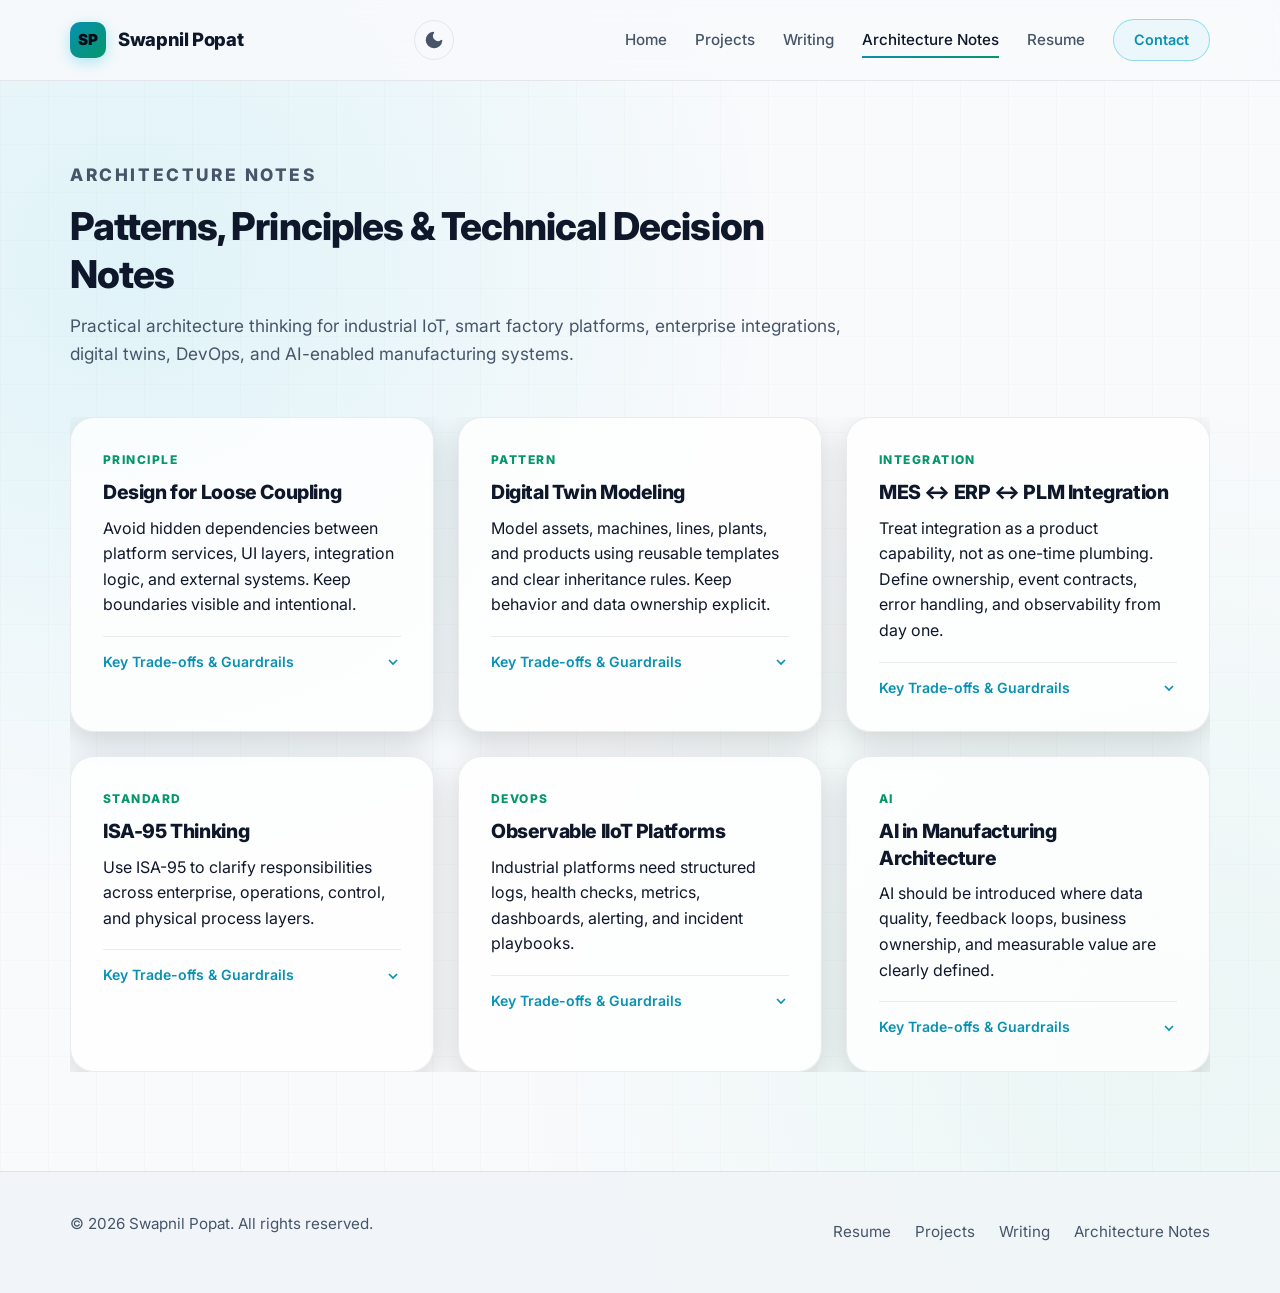
==== commit 3c6c6cbf: "feat: add core site pages, styling assets, service worker, and CI workflow" ====
--- a/architecture-notes/index.html
+++ b/architecture-notes/index.html
@@ -6,7 +6,9 @@
 
   <title>Architecture Notes | Swapnil Popat</title>
   <meta name="description" content="Architecture notes by Swapnil Popat on IIoT, digital twins, smart factory platforms, ThingWorx, enterprise architecture, ISA-95, DevOps, and industrial integrations." />
+  <meta name="referrer" content="strict-origin-when-cross-origin" />
   <link rel="canonical" href="https://swapnilpopat.github.io/architecture-notes/" />
+  <link rel="preload" href="/assets/css/style.min.css?v=1.6" as="style" />
 
   <!-- Open Graph -->
   <meta property="og:title" content="Architecture Notes | Swapnil Popat" />
@@ -14,6 +16,9 @@
   <meta property="og:type" content="website" />
   <meta property="og:url" content="https://swapnilpopat.github.io/architecture-notes/" />
   <meta property="og:image" content="https://swapnilpopat.github.io/assets/img/og-image.png" />
+  <meta property="og:image:width" content="1200" />
+  <meta property="og:image:height" content="630" />
+  <meta property="og:image:alt" content="Swapnil Popat - Architecture Notes" />
 
   <!-- Twitter Card -->
   <meta name="twitter:card" content="summary_large_image" />
@@ -32,7 +37,12 @@
     "author": {
       "@type": "Person",
       "name": "Swapnil Popat",
-      "url": "https://swapnilpopat.github.io/"
+      "url": "https://swapnilpopat.github.io/",
+      "sameAs": [
+        "https://www.linkedin.com/in/swapnil-popat/",
+        "https://github.com/SwapnilPopat",
+        "https://blog.swapnilpopat.in"
+      ]
     },
     "breadcrumb": {
       "@type": "BreadcrumbList",
--- a/assets/css/style.min.css
+++ b/assets/css/style.min.css
@@ -1 +1 @@
-:root{--bg:#090e17;--bg-soft:#0f172a;--bg-card:rgba(15,23,42,0.45);--bg-card-hover:rgba(30,41,59,0.35);--bg-card-strong:rgba(30,41,59,0.7);--text:#f8fafc;--muted:#94a3b8;--line:rgba(255,255,255,0.08);--primary:#06b6d4;--primary-strong:#0891b2;--accent:#10b981;--warning:#f59e0b;--shadow:0 20px 40px rgba(0,0,0,0.4);--radius-lg:24px;--radius-md:16px;--radius-sm:10px;--container:1140px;--grid-line:rgba(255,255,255,0.015);--header-bg:rgba(9,14,23,0.75);--mobile-nav-bg:rgba(9,14,23,0.98);--footer-bg:rgba(9,14,23,0.9);--heading-color:#ffffff;--md-sys-motion-easing-expressive:cubic-bezier(0.2,0,0,1);--md-sys-motion-easing-spring:cubic-bezier(0.34,1.56,0.64,1);--md-sys-shape-corner-extra-large:28px;--md-sys-shape-corner-large:20px;--md-sys-shape-corner-medium:14px;--md-sys-shape-corner-small:10px;--md-sys-shape-corner-full:9999px;--md-surface-1:rgba(255,255,255,0.03);--md-surface-2:rgba(255,255,255,0.06);--md-surface-container:rgba(15,23,42,0.55);--md-surface-container-high:rgba(30,41,59,0.7);--md-outline-variant:rgba(255,255,255,0.08);--primary-glow:rgba(6,182,212,0.35);--primary-container:rgba(6,182,212,0.12);--on-primary-container:#67e8f9}[data-theme="light"]{--bg:#f8fafc;--bg-soft:#f1f5f9;--bg-card:rgba(255,255,255,0.8);--bg-card-hover:rgba(15,23,42,0.04);--bg-card-strong:rgba(241,245,249,0.9);--text:#0f172a;--muted:#475569;--line:rgba(15,23,42,0.08);--primary:#0891b2;--primary-strong:#0e7490;--accent:#059669;--shadow:0 20px 40px rgba(15,23,42,0.06);--grid-line:rgba(15,23,42,0.015);--header-bg:rgba(248,250,252,0.85);--mobile-nav-bg:rgba(248,250,252,0.98);--footer-bg:rgba(241,245,249,0.9);--heading-color:#0f172a;--md-surface-1:rgba(15,23,42,0.02);--md-surface-2:rgba(15,23,42,0.05);--md-surface-container:rgba(255,255,255,0.9);--md-surface-container-high:rgba(248,250,252,0.95);--md-outline-variant:rgba(15,23,42,0.08);--primary-glow:rgba(8,145,178,0.25);--primary-container:rgba(8,145,178,0.1);--on-primary-container:#0e7490}*{box-sizing:border-box;margin:0;padding:0}html{scroll-behavior:smooth}body{font-family:'Inter',ui-sans-serif,system-ui,-apple-system,BlinkMacSystemFont,"Segoe UI",sans-serif;background-color:var(--bg);background-image:radial-gradient(circle at 10% 20%,rgba(6,182,212,0.1) 0%,transparent 40rem),radial-gradient(circle at 90% 80%,rgba(16,185,129,0.06) 0%,transparent 40rem),linear-gradient(to right,var(--grid-line) 1px,transparent 1px),linear-gradient(to bottom,var(--grid-line) 1px,transparent 1px);background-size:100% 100%,100% 100%,48px 48px,48px 48px;color:var(--text);line-height:1.6;-webkit-font-smoothing:antialiased;position:relative;overflow-x:hidden;transition:background-color 0.3s ease,color 0.3s ease,border-color 0.3s ease}a{color:inherit;text-decoration:none;transition:all 0.2s ease}:focus-visible{outline:2px solid var(--primary);outline-offset:3px;border-radius:4px}img{max-width:100%;height:auto}.container{width:min(100% - 40px,var(--container));margin-inline:auto}.section{padding:100px 0}.section-alt{background:rgba(15,23,42,0.25);border-top:1px solid var(--line);border-bottom:1px solid var(--line);backdrop-filter:blur(8px)}.section-kicker,.section-heading-row .section-kicker,.eyebrow{margin-bottom:12px;color:var(--primary);text-transform:uppercase;letter-spacing:0.15em;font-size:0.8rem;font-weight:800;display:block}h1,h2,h3,h4{font-weight:800;line-height:1.2;color:var(--heading-color)}h1{font-size:clamp(2.5rem,6vw,4.5rem);letter-spacing:-0.04em}h2{font-size:clamp(1.8rem,4vw,2.75rem);letter-spacing:-0.03em;margin-bottom:1rem}h3{font-size:1.35rem;letter-spacing:-0.01em}p{margin-bottom:1rem}p:last-child{margin-bottom:0}.muted{color:var(--muted)}.skip-link{position:absolute;top:-60px;left:1rem;z-index:9999;background:var(--primary);color:#000000;padding:0.75rem 1.5rem;border-radius:999px;font-weight:700;transition:top 0.2s ease}.skip-link:focus{top:1rem}.site-header{position:sticky;top:0;z-index:100;background:var(--header-bg);backdrop-filter:blur(16px);-webkit-backdrop-filter:blur(16px);border-bottom:1px solid var(--line);transition:background 0.3s ease,border-color 0.3s ease}.nav-container{display:flex;align-items:center;justify-content:space-between;min-height:80px}.logo{display:inline-flex;align-items:center;gap:12px;font-weight:800;font-size:1.15rem;letter-spacing:-0.02em;color:var(--text)}.logo-mark{width:36px;height:36px;display:grid;place-items:center;border-radius:10px;color:#030712;font-weight:900;font-size:0.95rem;background:linear-gradient(135deg,var(--primary),var(--accent));box-shadow:0 4px 15px rgba(6,182,212,0.3)}.logo-text{font-weight:800}.main-nav{display:flex;align-items:center;gap:28px}.nav-link{color:var(--muted);font-size:0.95rem;font-weight:500;position:relative;padding:6px 0}.nav-link:hover,.nav-link.active{color:var(--heading-color)}.nav-link::after{content:'';position:absolute;bottom:0;left:0;width:0;height:2px;background:linear-gradient(90deg,var(--primary),var(--accent));transition:width 0.3s ease}.nav-link:hover::after,.nav-link.active::after{width:100%}.nav-cta{padding:0.5rem 1.25rem;border:1px solid rgba(6,182,212,0.4);border-radius:999px;background:rgba(6,182,212,0.05);color:var(--primary)!important;font-weight:600;font-size:0.9rem}.nav-cta:hover{background:var(--primary);color:#030712!important;box-shadow:0 4px 15px rgba(6,182,212,0.25);transform:translateY(-1px)}.theme-toggle-btn{background:none;border:1px solid var(--line);cursor:pointer;padding:8px;border-radius:50%;width:40px;height:40px;display:inline-flex;align-items:center;justify-content:center;color:var(--muted);transition:all 0.3s ease}.theme-toggle-btn:hover{color:var(--primary);border-color:rgba(6,182,212,0.4);background:rgba(255,255,255,0.05);transform:rotate(15deg)}[data-theme="light"] .theme-toggle-btn:hover{background:rgba(0,0,0,0.04)}.theme-toggle-btn svg{width:20px;height:20px;fill:currentColor}.nav-actions{display:flex;align-items:center;gap:12px}.mobile-nav-toggle{display:none;background:none;border:none;cursor:pointer;padding:8px;z-index:110}.mobile-nav-toggle .bar{display:block;width:24px;height:2px;margin:5px auto;background-color:var(--text);transition:all 0.3s ease-in-out}.btn{display:inline-flex;align-items:center;justify-content:center;gap:10px;min-height:48px;padding:0 24px;border-radius:var(--md-sys-shape-corner-full,999px);font-weight:700;font-size:0.95rem;cursor:pointer;border:1px solid transparent;text-decoration:none;position:relative;overflow:hidden;transition:all 0.3s var(--md-sys-motion-easing-spring,cubic-bezier(0.34,1.56,0.64,1));box-shadow:0 2px 4px rgba(0,0,0,0.1)}.btn svg{width:18px;height:18px;flex-shrink:0;transition:transform 0.3s var(--md-sys-motion-easing-spring,cubic-bezier(0.34,1.56,0.64,1))}.btn:hover svg.btn-icon-trailing{transform:translate(2px,-2px)}.btn:hover svg.btn-icon-leading{transform:scale(1.15)}.btn:hover{transform:translateY(-3px);box-shadow:0 8px 24px rgba(0,0,0,0.25)}.btn:active{transform:translateY(-1px) scale(0.98)}.btn-primary{background:linear-gradient(135deg,var(--primary),var(--primary-strong));color:#030712;box-shadow:0 4px 15px rgba(6,182,212,0.25)}.btn-primary:hover{box-shadow:0 8px 25px rgba(6,182,212,0.45)}.btn-secondary{background:rgba(255,255,255,0.05);border-color:var(--line);color:var(--text)}.btn-secondary:hover{background:rgba(255,255,255,0.1);border-color:rgba(255,255,255,0.2)}[data-theme="light"] .btn-secondary{background:rgba(15,23,42,0.05)}[data-theme="light"] .btn-secondary:hover{background:rgba(15,23,42,0.08)}.btn-ghost{border-color:var(--line);background:rgba(255,255,255,0.03);color:var(--text)}.btn-ghost:hover{background:rgba(255,255,255,0.08);border-color:rgba(6,182,212,0.35);color:var(--heading-color)}[data-theme="light"] .btn-ghost{background:rgba(15,23,42,0.03);border-color:var(--line)}[data-theme="light"] .btn-ghost:hover{background:rgba(15,23,42,0.07)}.hero{padding:120px 0 80px}.hero-grid{display:grid;grid-template-columns:1.25fr 0.75fr;gap:60px;align-items:center}.hero-subtitle{font-size:1.2rem;color:var(--muted);margin:24px 0 36px;max-width:680px;line-height:1.7}.hero-actions{display:flex;flex-wrap:wrap;gap:16px}.hero-card{position:relative;padding:40px 30px;border:1px solid var(--line);border-radius:var(--radius-lg);background:var(--bg-card);backdrop-filter:blur(12px);-webkit-backdrop-filter:blur(12px);box-shadow:var(--shadow);text-align:center;overflow:hidden}.card-topline{position:absolute;top:0;left:0;width:100%;height:4px;background:linear-gradient(90deg,var(--primary),var(--accent),var(--warning))}.profile-container{display:flex;justify-content:center;margin-bottom:28px}.profile-image{width:140px;height:140px;border-radius:50%;object-fit:cover;border:3px solid transparent;background-image:linear-gradient(var(--bg-soft),var(--bg-soft)),linear-gradient(135deg,var(--primary),var(--accent));background-origin:border-box;background-clip:padding-box,border-box;box-shadow:0 8px 30px rgba(6,182,212,0.25)}.metrics-container{display:grid;gap:20px}.metric{padding:16px;border-radius:var(--radius-md);background:rgba(255,255,255,0.02);border:1px solid var(--line);transition:all 0.3s ease}.metric:hover{background:rgba(255,255,255,0.04);border-color:rgba(6,182,212,0.25)}.metric strong{display:block;font-size:1.6rem;color:var(--primary);margin-bottom:4px}.metric span{font-size:0.88rem;color:var(--muted);font-weight:500}.two-column{display:grid;grid-template-columns:0.8fr 1.2fr;gap:60px;align-items:start}.content-block{font-size:1.1rem;color:var(--muted)}.content-block p{margin-bottom:1.25rem;line-height:1.75}.section-heading{margin-bottom:50px;max-width:700px}.section-heading h2{margin-top:8px}.section-heading-row{display:flex;justify-content:space-between;align-items:flex-end;margin-bottom:50px;gap:24px}.section-heading-row .section-heading{margin-bottom:0}.text-link{color:var(--primary);font-weight:700;display:inline-flex;align-items:center;gap:8px}.text-link:hover{color:var(--primary-strong);transform:translateX(4px)}.cards-grid{display:grid;grid-template-columns:repeat(3,1fr);gap:24px}.card,.info-card,.project-card,.writing-card,.contact-card,.timeline-item{border:1px solid var(--line);background:var(--bg-card);border-radius:var(--radius-lg);padding:32px;box-shadow:0 10px 30px rgba(0,0,0,0.15);transition:all 0.3s cubic-bezier(0.4,0,0.2,1);position:relative;overflow:hidden}.card:hover,.info-card:hover,.project-card:hover,.writing-card:hover{transform:translateY(-6px);border-color:rgba(6,182,212,0.3);box-shadow:0 15px 35px rgba(6,182,212,0.08);background:var(--bg-card-hover)}.icon-box{width:52px;height:52px;display:grid;place-items:center;border-radius:14px;background:rgba(6,182,212,0.08);border:1px solid rgba(6,182,212,0.2);font-size:1.5rem;margin-bottom:24px;transition:all 0.3s ease}.info-card:hover .icon-box{background:rgba(6,182,212,0.15);border-color:var(--primary);box-shadow:0 0 15px rgba(6,182,212,0.2)}.info-card h3{margin-bottom:12px}.info-card p{color:var(--muted);font-size:0.95rem;line-height:1.6}.timeline{display:flex;flex-direction:column;gap:24px}.timeline-item{display:grid;grid-template-columns:240px 1fr;gap:40px;padding:32px;background:var(--bg-card)}.timeline-item:hover{border-color:rgba(6,182,212,0.3);transform:translateY(-3px);box-shadow:0 12px 30px rgba(0,0,0,0.2);background:var(--bg-card-hover)}.timeline-date{color:var(--primary);font-weight:800;font-size:1rem;letter-spacing:0.05em;text-transform:uppercase}.timeline-content h3{margin-bottom:4px}.timeline-content .muted{font-weight:600;color:var(--accent);margin-bottom:16px}.timeline-content p{font-size:1rem;line-height:1.65;color:var(--muted)}.project-grid{display:grid;grid-template-columns:repeat(2,1fr);gap:24px}.project-card{display:flex;flex-direction:column;justify-content:space-between;min-height:280px}.project-card.featured{background:linear-gradient(135deg,rgba(6,182,212,0.1) 0%,rgba(16,185,129,0.05) 100%),var(--bg-card);border-color:rgba(6,182,212,0.2)}.project-card.featured:hover{border-color:rgba(6,182,212,0.4)}.project-card h3{margin:12px 0 14px}.project-card p:not(.tag){color:var(--muted);font-size:0.98rem;line-height:1.6;margin-bottom:24px}.tag{color:var(--accent);font-size:0.75rem;font-weight:800;text-transform:uppercase;letter-spacing:0.12em;display:block}.tech-stack{display:flex;flex-wrap:wrap;gap:8px;margin-top:auto}.tech-stack span,.skill-cloud span,.pill-list span{display:inline-flex;align-items:center;padding:6px 12px;border:1px solid var(--line);border-radius:999px;background:rgba(255,255,255,0.04);color:var(--text);font-size:0.8rem;font-weight:600;transition:all 0.2s ease}.tech-stack span:hover,.skill-cloud span:hover,.pill-list span:hover{background:rgba(6,182,212,0.1);border-color:rgba(6,182,212,0.3);color:var(--heading-color)}.pill-list{display:flex;flex-wrap:wrap;gap:12px}.writing-card{display:grid;grid-template-columns:1.2fr 0.8fr;align-items:center;gap:40px}.writing-card p{font-size:1.1rem;line-height:1.7}.contact-section{padding-bottom:100px}.contact-card{padding:48px;display:grid;grid-template-columns:0.95fr 1.05fr;gap:48px;align-items:start;border-radius:var(--md-sys-shape-corner-extra-large);background:radial-gradient(circle at 10% 10%,rgba(6,182,212,0.12) 0%,transparent 60%),var(--bg-card-strong);border:1px solid var(--line);box-shadow:var(--shadow);position:relative;overflow:hidden}.contact-intro{display:flex;flex-direction:column;gap:14px}.contact-card h2{font-size:clamp(2rem,4vw,2.75rem);font-weight:800;letter-spacing:-0.02em;line-height:1.15}.contact-card p{color:var(--muted);font-size:1.05rem;line-height:1.65}.contact-status-chip{display:inline-flex;align-items:center;gap:10px;padding:8px 16px;background:var(--primary-container);border:1px solid rgba(6,182,212,0.25);border-radius:var(--md-sys-shape-corner-full);color:var(--on-primary-container);font-size:0.85rem;font-weight:600;width:fit-content;margin-top:6px}.contact-status-dot{width:8px;height:8px;border-radius:50%;background:var(--accent);box-shadow:0 0 8px var(--accent);animation:pulse-dot 2s infinite}@keyframes pulse-dot{0%,100%{transform:scale(1);opacity:1}50%{transform:scale(1.35);opacity:0.65}}.contact-grid{display:grid;grid-template-columns:repeat(2,1fr);gap:14px}.contact-btn{display:flex;align-items:center;gap:14px;padding:14px 16px;border-radius:var(--md-sys-shape-corner-large);background:var(--md-surface-1);border:1px solid var(--md-outline-variant);backdrop-filter:blur(12px);-webkit-backdrop-filter:blur(12px);color:var(--text);text-decoration:none;position:relative;overflow:hidden;transition:transform 0.3s var(--md-sys-motion-easing-spring),box-shadow 0.3s var(--md-sys-motion-easing-expressive),background 0.3s ease,border-color 0.3s ease;box-shadow:0 2px 8px rgba(0,0,0,0.04)}.contact-btn--featured{grid-column:1 / -1}.contact-btn::before{content:'';position:absolute;inset:0;background:linear-gradient(135deg,rgba(255,255,255,0.06),transparent);opacity:0;transition:opacity 0.3s ease}.contact-btn:hover{transform:translateY(-3px);background:var(--bg-card-hover);border-color:rgba(6,182,212,0.35);box-shadow:0 10px 24px rgba(0,0,0,0.2),0 0 0 1px rgba(6,182,212,0.15)}.contact-btn:hover::before{opacity:1}.contact-btn:active{transform:translateY(-1px) scale(0.99)}.contact-btn-icon{width:44px;height:44px;min-width:44px;min-height:44px;max-width:44px;max-height:44px;border-radius:var(--md-sys-shape-corner-medium);display:flex;align-items:center;justify-content:center;background:var(--md-surface-2);border:1px solid var(--md-outline-variant);color:var(--primary);flex-shrink:0;overflow:hidden;transition:transform 0.35s var(--md-sys-motion-easing-spring),background 0.3s ease,color 0.3s ease,border-color 0.3s ease}.contact-btn-icon svg,svg.contact-svg{width:22px!important;height:22px!important;min-width:22px!important;min-height:22px!important;max-width:22px!important;max-height:22px!important;display:block!important;flex-shrink:0!important}.contact-btn:hover .contact-btn-icon{transform:scale(1.08)}.contact-btn--email:hover .contact-btn-icon{background:rgba(234,67,53,0.12);color:#ea4335;border-color:rgba(234,67,53,0.3)}.contact-btn--linkedin:hover .contact-btn-icon{background:rgba(10,102,194,0.12);color:#0a66c2;border-color:rgba(10,102,194,0.3)}.contact-btn--x:hover .contact-btn-icon{background:rgba(255,255,255,0.12);color:var(--heading-color);border-color:rgba(255,255,255,0.3)}[data-theme="light"] .contact-btn--x:hover .contact-btn-icon{background:rgba(0,0,0,0.08);color:#000000;border-color:rgba(0,0,0,0.2)}.contact-btn--instagram:hover .contact-btn-icon{background:linear-gradient(135deg,rgba(225,48,108,0.15),rgba(131,58,180,0.15));color:#e1306c;border-color:rgba(225,48,108,0.35)}.contact-btn--facebook:hover .contact-btn-icon{background:rgba(24,119,242,0.12);color:#1877f2;border-color:rgba(24,119,242,0.3)}.contact-btn--website:hover .contact-btn-icon{background:rgba(6,182,212,0.15);color:var(--primary);border-color:rgba(6,182,212,0.35)}.contact-btn--blog:hover .contact-btn-icon{background:rgba(16,185,129,0.15);color:var(--accent);border-color:rgba(16,185,129,0.35)}.contact-btn-content{display:flex;flex-direction:column;flex-grow:1;min-width:0;gap:2px}.contact-btn-title{font-weight:700;font-size:0.95rem;color:var(--heading-color);line-height:1.2}.contact-btn-detail{font-size:0.78rem;color:var(--muted);line-height:1.3;white-space:nowrap;overflow:hidden;text-overflow:ellipsis;transition:color 0.2s ease}.contact-btn:hover .contact-btn-detail{color:var(--text)}.contact-btn-arrow{width:28px;height:28px;min-width:28px;min-height:28px;max-width:28px;max-height:28px;border-radius:50%;display:flex;align-items:center;justify-content:center;color:var(--muted);opacity:0.5;flex-shrink:0;overflow:hidden;transition:transform 0.3s var(--md-sys-motion-easing-spring),color 0.2s ease,opacity 0.2s ease,background 0.2s ease}.contact-btn-arrow svg,svg.arrow-svg{width:16px!important;height:16px!important;min-width:16px!important;min-height:16px!important;max-width:16px!important;max-height:16px!important;display:block!important;flex-shrink:0!important}.contact-btn:hover .contact-btn-arrow{transform:translate(2px,-2px);opacity:1;color:var(--primary);background:rgba(6,182,212,0.08)}.contact-links{display:grid;gap:16px}.contact-links a{padding:16px 20px;border:1px solid var(--line);border-radius:var(--radius-md);background:rgba(255,255,255,0.02);color:var(--text);font-weight:600;font-size:1rem;display:flex;align-items:center;justify-content:space-between;transition:all 0.3s ease;overflow-wrap:anywhere}.contact-links a::after{content:'→';transition:transform 0.2s ease;color:var(--primary);font-weight:800}.contact-links a:hover{background:rgba(6,182,212,0.08);border-color:rgba(6,182,212,0.3);transform:translateX(6px)}.contact-links a:hover::after{transform:translateX(4px)}.site-footer{border-top:1px solid var(--line);padding:40px 0;background:var(--footer-bg);color:var(--muted);font-size:0.95rem;transition:background-color 0.3s ease,border-color 0.3s ease,color 0.3s ease}.footer-container{display:flex;justify-content:space-between;align-items:center}.footer-links{display:flex;gap:24px}.footer-links a:hover{color:var(--text)}.page-shell{width:min(100% - 40px,var(--container));margin-inline:auto;padding:80px 0 100px}.page-hero{margin-bottom:60px;max-width:800px}.page-hero h1{margin:12px 0 20px}.page-hero p{font-size:1.2rem;color:var(--muted);line-height:1.7}.card h2{font-size:1.5rem;margin:12px 0}.card ul{list-style:none;margin-top:20px;display:grid;gap:10px}.card li{position:relative;padding-left:24px;font-size:0.95rem;color:var(--muted)}.card li::before{content:'→';position:absolute;left:0;color:var(--primary);font-weight:800;transition:transform 0.2s ease}.card:hover li::before{transform:translateX(2px)}.resume-section{margin-bottom:50px;border-bottom:1px solid var(--line);padding-bottom:40px}.resume-section:last-of-type{border-bottom:none;padding-bottom:0}.resume-section h2{font-size:1.8rem;margin-bottom:24px;color:var(--primary);letter-spacing:-0.02em;display:flex;align-items:center;gap:12px}.resume-lead-text{font-size:1.05rem;line-height:1.75;color:var(--text);margin-bottom:1.25rem}.resume-hero{margin-bottom:40px;padding-bottom:30px;border-bottom:1px solid var(--line)}.resume-hero h1{margin:8px 0 12px;font-size:clamp(2.4rem,5vw,3.8rem);letter-spacing:-0.03em}.resume-hero-subtitle{font-size:1.18rem;color:var(--muted);line-height:1.6;margin-bottom:24px}.resume-contact-bar{display:flex;flex-wrap:wrap;gap:12px 24px;margin-bottom:28px;padding:16px 20px;border-radius:var(--radius-md);background:var(--bg-card);border:1px solid var(--line);font-size:0.92rem}.resume-contact-item{display:inline-flex;align-items:center;gap:8px;color:var(--text);transition:color 0.2s ease}.resume-contact-item svg{width:16px;height:16px;color:var(--primary);flex-shrink:0}a.resume-contact-item:hover{color:var(--primary)}.resume-actions{display:flex;flex-wrap:wrap;gap:14px}.resume-achievements-grid{display:grid;grid-template-columns:repeat(2,1fr);gap:16px}.resume-achievement-item{display:flex;align-items:flex-start;gap:14px;padding:18px 20px;border-radius:var(--radius-md);background:var(--bg-card);border:1px solid var(--line);transition:all 0.25s ease}.resume-achievement-item:hover{border-color:rgba(6,182,212,0.3);transform:translateY(-2px);background:var(--bg-card-hover)}.resume-achievement-icon{width:32px;height:32px;border-radius:8px;background:var(--primary-container);color:var(--primary);display:flex;align-items:center;justify-content:center;font-size:1rem;flex-shrink:0;margin-top:2px}.resume-achievement-text{font-size:0.94rem;line-height:1.6;color:var(--text)}.resume-achievement-text strong{color:var(--heading-color);font-weight:700}.resume-role-card{border:1px solid var(--line);background:var(--bg-card);border-radius:var(--radius-lg);padding:30px;margin-bottom:24px;transition:all 0.3s cubic-bezier(0.4,0,0.2,1);position:relative;overflow:hidden}.resume-role-card:last-child{margin-bottom:0}.resume-role-card:hover{border-color:rgba(6,182,212,0.35);box-shadow:0 10px 30px rgba(0,0,0,0.2);background:var(--bg-card-hover)}.resume-role-header{display:flex;justify-content:space-between;align-items:flex-start;gap:16px;margin-bottom:12px;flex-wrap:wrap}.resume-role-title{font-size:1.35rem;font-weight:800;color:var(--heading-color);line-height:1.3}.resume-role-company{font-size:1.05rem;font-weight:600;color:var(--primary);margin-top:2px}.resume-role-meta{display:flex;align-items:center;gap:10px;flex-wrap:wrap}.resume-date-badge{display:inline-flex;align-items:center;padding:4px 12px;border-radius:999px;background:var(--primary-container);color:var(--on-primary-container);font-size:0.82rem;font-weight:700;letter-spacing:0.02em}.resume-client-badge{display:inline-flex;align-items:center;padding:4px 12px;border-radius:999px;background:rgba(16,185,129,0.12);border:1px solid rgba(16,185,129,0.25);color:#34d399;font-size:0.82rem;font-weight:600}.resume-location-badge{color:var(--muted);font-size:0.88rem;font-weight:500}.resume-sub-heading{font-size:0.96rem;font-weight:700;text-transform:uppercase;letter-spacing:0.06em;color:var(--heading-color);margin:18px 0 10px;padding-bottom:6px;border-bottom:1px dashed var(--line)}.resume-bullet-list{list-style:none;display:grid;gap:10px;margin:12px 0 16px}.resume-bullet-list li{position:relative;padding-left:22px;font-size:0.95rem;color:var(--text);line-height:1.65}.resume-bullet-list li::before{content:'▸';position:absolute;left:0;top:0;color:var(--primary);font-weight:900;font-size:1rem}.resume-bullet-list li strong{color:var(--heading-color)}.resume-tech-tags{display:flex;flex-wrap:wrap;gap:8px;margin-top:16px;padding-top:14px;border-top:1px solid var(--line)}.resume-tech-pill{display:inline-flex;align-items:center;padding:4px 10px;border-radius:6px;background:rgba(255,255,255,0.04);border:1px solid var(--line);font-size:0.78rem;font-weight:600;color:var(--muted);transition:all 0.2s ease}[data-theme="light"] .resume-tech-pill{background:rgba(15,23,42,0.04)}.resume-tech-pill:hover{background:var(--primary-container);color:var(--primary);border-color:rgba(6,182,212,0.3)}.resume-skills-grid{display:grid;grid-template-columns:repeat(3,1fr);gap:20px}.resume-skill-card{padding:24px;border-radius:var(--radius-md);background:var(--bg-card);border:1px solid var(--line);transition:all 0.25s ease}.resume-skill-card:hover{border-color:rgba(6,182,212,0.35);transform:translateY(-3px);background:var(--bg-card-hover)}.resume-skill-card-header{display:flex;align-items:center;gap:10px;margin-bottom:16px}.resume-skill-icon{font-size:1.25rem}.resume-skill-card h3{font-size:1.05rem;color:var(--heading-color);margin:0}.resume-skill-items{display:flex;flex-wrap:wrap;gap:8px}.resume-skill-tag{display:inline-flex;align-items:center;padding:5px 11px;border-radius:999px;background:rgba(255,255,255,0.04);border:1px solid var(--line);font-size:0.82rem;color:var(--text);font-weight:500;transition:all 0.2s ease}[data-theme="light"] .resume-skill-tag{background:rgba(15,23,42,0.04)}.resume-skill-tag:hover{background:var(--primary-container);color:var(--primary);border-color:rgba(6,182,212,0.3)}.resume-two-col{display:grid;grid-template-columns:1.2fr 0.8fr;gap:24px}.resume-cert-list{display:grid;gap:12px}.resume-cert-row{display:flex;align-items:center;justify-content:space-between;padding:14px 18px;border-radius:var(--radius-md);background:var(--bg-card);border:1px solid var(--line);transition:all 0.2s ease;text-decoration:none;color:var(--text)}.resume-cert-row:hover{border-color:rgba(6,182,212,0.35);background:var(--bg-card-hover);transform:translateX(4px)}.resume-cert-info{display:flex;flex-direction:column;gap:3px}.resume-cert-name{font-size:0.95rem;font-weight:700;color:var(--heading-color)}.resume-cert-issuer{font-size:0.82rem;color:var(--primary)}.resume-cert-year{font-size:0.82rem;font-weight:700;color:var(--muted);padding:3px 8px;border-radius:4px;background:rgba(255,255,255,0.05)}.resume-edu-card{padding:24px;border-radius:var(--radius-md);background:var(--bg-card);border:1px solid var(--line);margin-bottom:16px}.resume-edu-title{font-size:1.15rem;font-weight:800;color:var(--heading-color)}.resume-edu-institution{font-size:1rem;font-weight:600;color:var(--primary);margin:4px 0 8px}.resume-edu-meta{font-size:0.9rem;color:var(--muted);line-height:1.6}.resume-project-item{padding:18px 20px;border-radius:var(--radius-md);background:var(--bg-card);border:1px solid var(--line);margin-bottom:16px;transition:all 0.25s ease}.resume-project-item:hover{border-color:rgba(6,182,212,0.35);transform:translateY(-2px);background:var(--bg-card-hover)}.resume-project-header{display:flex;justify-content:space-between;align-items:center;margin-bottom:8px}.resume-project-title{font-size:1.05rem;font-weight:700;color:var(--heading-color)}.resume-project-domain{font-size:0.82rem;color:var(--primary);font-family:monospace}.resume-project-desc{font-size:0.92rem;color:var(--text);line-height:1.6;margin-bottom:10px}.skill-cloud{display:flex;flex-wrap:wrap;gap:10px}a:focus-visible,button:focus-visible{outline:3px solid var(--primary);outline-offset:4px;border-radius:6px}@media (max-width:1024px){.hero-grid{grid-template-columns:1.1fr 0.9fr;gap:40px}.cards-grid{grid-template-columns:repeat(2,1fr)}.two-column{grid-template-columns:1fr;gap:30px}.contact-card{grid-template-columns:1fr;gap:40px;padding:40px}.writing-card{grid-template-columns:1fr;gap:24px}.resume-skills-grid{grid-template-columns:repeat(2,1fr)}.resume-two-col{grid-template-columns:1fr}}@media (max-width:768px){.section{padding:70px 0}.hero{padding:80px 0 50px}.hero-grid{grid-template-columns:1fr;gap:50px}.hero-card{max-width:450px;margin:0 auto}.mobile-nav-toggle{display:block}.main-nav{position:fixed;top:80px;left:-100%;width:100%;height:calc(100vh - 80px);background:var(--mobile-nav-bg);backdrop-filter:blur(20px);-webkit-backdrop-filter:blur(20px);flex-direction:column;align-items:center;justify-content:flex-start;padding-top:50px;padding-bottom:50px;gap:32px;transition:left 0.3s cubic-bezier(0.4,0,0.2,1);border-top:1px solid var(--line);z-index:99;overflow-y:auto;-webkit-overflow-scrolling:touch}.main-nav.active{left:0}.nav-link{font-size:1.2rem}.nav-cta{font-size:1.1rem;padding:10px 24px}.timeline-item{grid-template-columns:1fr;gap:16px;padding:24px}.project-grid{grid-template-columns:1fr}.footer-container{flex-direction:column;gap:20px;text-align:center}.footer-links{justify-content:center;flex-wrap:wrap}.resume-achievements-grid{grid-template-columns:1fr}.resume-skills-grid{grid-template-columns:1fr}.resume-contact-bar{flex-direction:column;gap:10px}.resume-role-card{padding:20px 18px}.mobile-nav-toggle.active .bar:nth-child(1){transform:translateY(7px) rotate(45deg)}.mobile-nav-toggle.active .bar:nth-child(2){opacity:0}.mobile-nav-toggle.active .bar:nth-child(3){transform:translateY(-7px) rotate(-45deg)}}@media (max-width:640px){.contact-grid{grid-template-columns:1fr;gap:12px}.contact-card{padding:28px 20px;border-radius:var(--radius-lg)}}@media (max-width:480px){.cards-grid{grid-template-columns:1fr}.hero-actions{flex-direction:column;width:100%}.hero-actions .btn{width:100%}.logo-text{display:none}}.error-page{display:flex;flex-direction:column;align-items:center;justify-content:center;min-height:100vh;text-align:center;padding:24px}.error-page h1{font-size:clamp(6rem,15vw,10rem);line-height:1;background:linear-gradient(135deg,var(--primary),var(--accent));-webkit-background-clip:text;-webkit-text-fill-color:transparent;margin-bottom:1.5rem}.error-page p{font-size:1.25rem;color:var(--muted);margin-bottom:2.5rem}section{content-visibility:auto;contain-intrinsic-size:600px}.md-filter-bar{display:flex;flex-wrap:wrap;gap:10px;margin-bottom:36px;align-items:center}.md-chip{display:inline-flex;align-items:center;gap:8px;padding:8px 18px;border-radius:var(--md-sys-shape-corner-full,999px);font-size:0.88rem;font-weight:600;background:var(--bg-card);color:var(--muted);border:1px solid var(--line);cursor:pointer;transition:all 0.25s var(--md-sys-motion-easing-spring,cubic-bezier(0.34,1.56,0.64,1));user-select:none}.md-chip:hover{background:var(--bg-card-hover);color:var(--text);border-color:rgba(6,182,212,0.35);transform:translateY(-2px)}.md-chip.active{background:var(--primary-container,rgba(6,182,212,0.15));color:var(--on-primary-container,#06b6d4);border-color:var(--primary);box-shadow:0 0 16px var(--primary-glow)}.md-chip-count{font-size:0.75rem;padding:2px 7px;border-radius:999px;background:rgba(255,255,255,0.08);color:inherit}[data-theme="light"] .md-chip-count{background:rgba(0,0,0,0.06)}.card.is-hidden{display:none!important}.md-fab{position:fixed;bottom:32px;right:32px;width:52px;height:52px;border-radius:var(--md-sys-shape-corner-large,16px);background:var(--bg-card-strong);color:var(--primary);border:1px solid var(--line);box-shadow:0 10px 30px rgba(0,0,0,0.35);backdrop-filter:blur(12px);-webkit-backdrop-filter:blur(12px);display:flex;align-items:center;justify-content:center;cursor:pointer;opacity:0;visibility:hidden;transform:translateY(16px) scale(0.9);transition:all 0.3s var(--md-sys-motion-easing-spring);z-index:90}.md-fab.visible{opacity:1;visibility:visible;transform:translateY(0) scale(1)}.md-fab:hover{background:var(--primary);color:#030712;transform:translateY(-4px) scale(1.06);box-shadow:0 14px 32px rgba(6,182,212,0.35)}.md-fab:active{transform:translateY(-1px) scale(0.96)}.copy-email-btn{display:inline-flex;align-items:center;justify-content:center;width:36px;height:36px;border-radius:50%;background:rgba(255,255,255,0.05);border:1px solid var(--line);color:var(--muted);cursor:pointer;position:relative;transition:all 0.2s ease;margin-left:8px;flex-shrink:0}[data-theme="light"] .copy-email-btn{background:rgba(0,0,0,0.04)}.copy-email-btn:hover{color:var(--primary);border-color:var(--primary);background:var(--primary-container);transform:scale(1.1)}.copy-tooltip{position:absolute;bottom:calc(100% + 8px);left:50%;transform:translateX(-50%) translateY(4px);background:var(--bg-soft);color:var(--primary);font-size:0.75rem;font-weight:700;padding:4px 10px;border-radius:6px;border:1px solid var(--line);box-shadow:0 4px 14px rgba(0,0,0,0.3);white-space:nowrap;opacity:0;visibility:hidden;transition:all 0.2s var(--md-sys-motion-easing-spring);pointer-events:none;z-index:10}.copy-tooltip.show{opacity:1;visibility:visible;transform:translateX(-50%) translateY(0)}.featured-writing-grid{display:grid;grid-template-columns:repeat(auto-fit,minmax(320px,1fr));gap:24px;margin-bottom:36px}.article-preview-card{display:flex;flex-direction:column;justify-content:space-between;padding:28px;border-radius:var(--radius-md);background:var(--bg-card);border:1px solid var(--line);transition:all 0.3s var(--md-sys-motion-easing-spring);text-decoration:none;position:relative;overflow:hidden}.article-preview-card::before{content:'';position:absolute;top:0;left:0;width:4px;height:100%;background:linear-gradient(180deg,var(--primary),var(--accent));opacity:0;transition:opacity 0.3s ease}.article-preview-card:hover{transform:translateY(-6px);border-color:rgba(6,182,212,0.35);box-shadow:var(--shadow);background:var(--bg-card-hover)}.article-preview-card:hover::before{opacity:1}.article-preview-card h3{font-size:1.15rem;line-height:1.4;margin:10px 0;color:var(--heading-color)}.article-preview-card p{font-size:0.92rem;color:var(--muted);line-height:1.6;flex-grow:1}.article-meta{display:flex;align-items:center;justify-content:space-between;margin-top:18px;padding-top:14px;border-top:1px solid var(--line);font-size:0.85rem;color:var(--primary);font-weight:600}.md-accordion{margin-top:18px;border-top:1px solid var(--line);padding-top:14px}.md-accordion summary{cursor:pointer;font-size:0.88rem;font-weight:600;color:var(--primary);display:flex;align-items:center;justify-content:space-between;list-style:none;user-select:none;transition:color 0.2s ease}.md-accordion summary::-webkit-details-marker{display:none}.md-accordion summary:hover{color:var(--heading-color)}.md-accordion .accordion-icon{width:16px;height:16px;transition:transform 0.3s var(--md-sys-motion-easing-spring)}.md-accordion[open] .accordion-icon{transform:rotate(180deg)}.md-accordion-content{margin-top:12px;padding:12px 14px;border-radius:var(--radius-sm);background:var(--md-surface-2);font-size:0.86rem;line-height:1.55;color:var(--text);border-left:3px solid var(--primary)}.md-accordion-content p{margin-bottom:8px}.md-accordion-content p:last-child{margin-bottom:0}.cert-groups{display:flex;flex-direction:column;gap:16px;width:100%}.cert-group{background:var(--bg-card);border:1px solid var(--line);border-radius:var(--radius-md);padding:18px 22px;transition:border-color 0.2s ease,transform 0.2s ease}.cert-group:hover{border-color:rgba(6,182,212,0.3);transform:translateY(-2px)}.cert-group-header{display:flex;align-items:center;gap:10px;margin-bottom:12px;font-size:0.92rem;font-weight:700;color:var(--heading-color)}.cert-group-badge{display:inline-flex;align-items:center;padding:2px 8px;border-radius:999px;font-size:0.72rem;font-weight:800;text-transform:uppercase;letter-spacing:0.05em;background:var(--primary-container);color:var(--on-primary-container)}.cert-badges-list{display:flex;flex-wrap:wrap;gap:8px}.cert-item{display:inline-flex;align-items:center;gap:6px;padding:6px 14px;border-radius:999px;background:var(--md-surface-2);border:1px solid var(--line);font-size:0.84rem;font-weight:500;color:var(--text);text-decoration:none;transition:all 0.2s ease}.cert-item:hover{background:var(--primary-container);color:var(--on-primary-container);border-color:var(--primary);transform:translateY(-1px)}.reveal{opacity:0;transform:translateY(20px);transition:opacity 0.5s var(--md-sys-motion-easing-expressive),transform 0.5s var(--md-sys-motion-easing-spring)}.reveal.revealed{opacity:1;transform:translateY(0)}@media (prefers-reduced-motion:reduce){.reveal{opacity:1!important;transform:none!important;transition:none!important}}@page{size:A4 portrait;margin:12mm 15mm}@media print{*,*::before,*::after{background:transparent!important;color:#111827!important;box-shadow:none!important;text-shadow:none!important}body{background:#ffffff!important;color:#111827!important;font-size:9.5pt;line-height:1.4}.site-header,.site-footer,.nav-actions,.hero-actions,.resume-actions,.no-print,.skip-link,.theme-toggle-btn,.mobile-nav-toggle,.contact-btn-arrow,.contact-status-chip,.md-fab{display:none!important}.page-shell,.container{width:100%!important;max-width:100%!important;padding:0!important;margin:0!important}.resume-hero,.page-hero{margin-bottom:14px!important;padding-bottom:10px!important;border-bottom:2px solid #111827!important}.resume-hero h1,.page-hero h1{font-size:20pt!important;color:#000000!important;margin:2px 0 4px!important;letter-spacing:-0.02em}.resume-hero-subtitle{font-size:10pt!important;color:#374151!important;margin-bottom:6px!important;font-weight:600}.resume-contact-bar{background:transparent!important;border:none!important;border-top:1px solid #d1d5db!important;padding:6px 0!important;margin-bottom:12px!important;display:flex!important;flex-wrap:wrap!important;gap:4px 16px!important;font-size:8.5pt!important}.resume-contact-item{color:#111827!important}.resume-contact-item svg{display:none!important}.resume-section{margin-bottom:14px!important;padding-bottom:12px!important;border-bottom:1px solid #e5e7eb!important;break-inside:auto;page-break-inside:auto}.resume-section h2{font-size:11pt!important;border-bottom:1.5px solid #111827!important;padding-bottom:3px!important;margin-bottom:8px!important;color:#000000!important;text-transform:uppercase;letter-spacing:0.05em}.resume-lead-text{font-size:9pt!important;line-height:1.45!important;margin-bottom:6px!important;color:#1f2937!important}.resume-achievements-grid{grid-template-columns:1fr 1fr!important;gap:6px!important}.resume-achievement-item{break-inside:avoid;page-break-inside:avoid;border:1px solid #e5e7eb!important;background:#ffffff!important;padding:6px 8px!important}.resume-achievement-icon{display:none!important}.resume-achievement-text{font-size:8pt!important;line-height:1.35!important}.resume-role-card{break-inside:avoid;page-break-inside:avoid;border:1px solid #e5e7eb!important;background:#ffffff!important;margin-bottom:10px!important;padding:10px 12px!important}.resume-role-header{margin-bottom:6px!important}.resume-role-title{font-size:10.5pt!important;color:#000000!important}.resume-role-company{font-size:9pt!important;color:#111827!important;font-weight:700!important}.resume-date-badge,.resume-client-badge{border:1px solid #9ca3af!important;background:transparent!important;color:#111827!important;font-size:7.5pt!important;padding:1px 6px!important}.resume-sub-heading{font-size:8.5pt!important;margin:6px 0 4px!important;border-bottom:none!important;color:#000000!important;font-weight:700!important}.resume-bullet-list{gap:3px!important;margin:4px 0!important}.resume-bullet-list li{font-size:8.5pt!important;line-height:1.35!important;padding-left:12px!important;color:#1f2937!important}.resume-bullet-list li::before{font-size:7.5pt!important;color:#111827!important}.resume-tech-tags{margin-top:6px!important;padding-top:4px!important;gap:4px!important}.resume-tech-pill{border:1px solid #d1d5db!important;background:transparent!important;color:#374151!important;font-size:7.5pt!important;padding:1px 5px!important}.resume-skills-grid{grid-template-columns:repeat(3,1fr)!important;gap:6px!important}.resume-skill-card{break-inside:avoid;page-break-inside:avoid;border:1px solid #e5e7eb!important;background:#ffffff!important;padding:6px 8px!important}.resume-skill-card h3{font-size:8.5pt!important;margin-bottom:4px!important}.resume-skill-tag{border:1px solid #d1d5db!important;background:transparent!important;color:#111827!important;font-size:7.5pt!important;padding:1px 5px!important}.resume-two-col{grid-template-columns:1.2fr 0.8fr!important;gap:10px!important}.resume-cert-row,.resume-edu-card,.resume-project-item{break-inside:avoid;page-break-inside:avoid;border:1px solid #e5e7eb!important;background:#ffffff!important;padding:6px 8px!important;margin-bottom:6px!important}.resume-cert-name{font-size:8.5pt!important;color:#000000!important}.resume-cert-issuer,.resume-cert-year{font-size:7.5pt!important;color:#374151!important}.resume-edu-title{font-size:9pt!important;color:#000000!important}.resume-edu-institution,.resume-edu-meta{font-size:8pt!important}}+:root{--bg:#090e17;--bg-soft:#0f172a;--bg-card:rgba(15,23,42,0.45);--bg-card-hover:rgba(30,41,59,0.35);--bg-card-strong:rgba(30,41,59,0.7);--text:#f8fafc;--muted:#94a3b8;--line:rgba(255,255,255,0.08);--primary:#06b6d4;--primary-strong:#0891b2;--accent:#10b981;--warning:#f59e0b;--shadow:0 20px 40px rgba(0,0,0,0.4);--radius-lg:24px;--radius-md:16px;--radius-sm:10px;--container:1140px;--grid-line:rgba(255,255,255,0.015);--header-bg:rgba(9,14,23,0.75);--mobile-nav-bg:rgba(9,14,23,0.98);--footer-bg:rgba(9,14,23,0.9);--heading-color:#ffffff;--md-sys-motion-easing-expressive:cubic-bezier(0.2,0,0,1);--md-sys-motion-easing-spring:cubic-bezier(0.34,1.56,0.64,1);--md-sys-shape-corner-extra-large:28px;--md-sys-shape-corner-large:20px;--md-sys-shape-corner-medium:14px;--md-sys-shape-corner-small:10px;--md-sys-shape-corner-full:9999px;--md-surface-1:rgba(255,255,255,0.03);--md-surface-2:rgba(255,255,255,0.06);--md-surface-container:rgba(15,23,42,0.55);--md-surface-container-high:rgba(30,41,59,0.7);--md-outline-variant:rgba(255,255,255,0.08);--primary-glow:rgba(6,182,212,0.35);--primary-container:rgba(6,182,212,0.12);--on-primary-container:#67e8f9}[data-theme="light"]{--bg:#f8fafc;--bg-soft:#f1f5f9;--bg-card:rgba(255,255,255,0.8);--bg-card-hover:rgba(15,23,42,0.04);--bg-card-strong:rgba(241,245,249,0.9);--text:#0f172a;--muted:#475569;--line:rgba(15,23,42,0.08);--primary:#0891b2;--primary-strong:#0e7490;--accent:#059669;--shadow:0 20px 40px rgba(15,23,42,0.06);--grid-line:rgba(15,23,42,0.015);--header-bg:rgba(248,250,252,0.85);--mobile-nav-bg:rgba(248,250,252,0.98);--footer-bg:rgba(241,245,249,0.9);--heading-color:#0f172a;--md-surface-1:rgba(15,23,42,0.02);--md-surface-2:rgba(15,23,42,0.05);--md-surface-container:rgba(255,255,255,0.9);--md-surface-container-high:rgba(248,250,252,0.95);--md-outline-variant:rgba(15,23,42,0.08);--primary-glow:rgba(8,145,178,0.25);--primary-container:rgba(8,145,178,0.1);--on-primary-container:#0e7490}*{box-sizing:border-box;margin:0;padding:0}html{scroll-behavior:smooth}body{font-family:'Inter',ui-sans-serif,system-ui,-apple-system,BlinkMacSystemFont,"Segoe UI",sans-serif;background-color:var(--bg);background-image:radial-gradient(circle at 10% 20%,rgba(6,182,212,0.1) 0%,transparent 40rem),radial-gradient(circle at 90% 80%,rgba(16,185,129,0.06) 0%,transparent 40rem),linear-gradient(to right,var(--grid-line) 1px,transparent 1px),linear-gradient(to bottom,var(--grid-line) 1px,transparent 1px);background-size:100% 100%,100% 100%,48px 48px,48px 48px;color:var(--text);line-height:1.6;-webkit-font-smoothing:antialiased;position:relative;overflow-x:hidden;transition:background-color 0.3s ease,color 0.3s ease,border-color 0.3s ease}a{color:inherit;text-decoration:none;transition:all 0.2s ease}:focus-visible{outline:2px solid var(--primary);outline-offset:3px;border-radius:4px}img{max-width:100%;height:auto}.container{width:min(100% - 40px,var(--container));margin-inline:auto}.section{padding:100px 0}.section-alt{background:rgba(15,23,42,0.25);border-top:1px solid var(--line);border-bottom:1px solid var(--line);backdrop-filter:blur(8px)}.section-kicker,.section-heading-row .section-kicker,.eyebrow{margin-bottom:12px;color:var(--primary);text-transform:uppercase;letter-spacing:0.15em;font-size:0.8rem;font-weight:800;display:block}h1,h2,h3,h4{font-weight:800;line-height:1.25;color:var(--heading-color)}h1{font-size:clamp(2rem,4vw,3rem);letter-spacing:-0.03em}h2{font-size:clamp(1.45rem,2.5vw,2.15rem);letter-spacing:-0.02em;margin-bottom:0.85rem}h3{font-size:clamp(1.15rem,1.8vw,1.3rem);letter-spacing:-0.01em}p{margin-bottom:1rem}p:last-child{margin-bottom:0}.muted{color:var(--muted)}.skip-link{position:absolute;top:-60px;left:1rem;z-index:9999;background:var(--primary);color:#000000;padding:0.75rem 1.5rem;border-radius:999px;font-weight:700;transition:top 0.2s ease}.skip-link:focus{top:1rem}.site-header{position:sticky;top:0;z-index:100;background:var(--header-bg);backdrop-filter:blur(16px);-webkit-backdrop-filter:blur(16px);border-bottom:1px solid var(--line);transition:background 0.3s ease,border-color 0.3s ease}.nav-container{display:flex;align-items:center;justify-content:space-between;min-height:80px}.logo{display:inline-flex;align-items:center;gap:12px;font-weight:800;font-size:1.15rem;letter-spacing:-0.02em;color:var(--text)}.logo-mark{width:36px;height:36px;display:grid;place-items:center;border-radius:10px;color:#030712;font-weight:900;font-size:0.95rem;background:linear-gradient(135deg,var(--primary),var(--accent));box-shadow:0 4px 15px rgba(6,182,212,0.3)}.logo-text{font-weight:800}.main-nav{display:flex;align-items:center;gap:28px}.nav-link{color:var(--muted);font-size:0.95rem;font-weight:500;position:relative;padding:6px 0}.nav-link:hover,.nav-link.active{color:var(--heading-color)}.nav-link::after{content:'';position:absolute;bottom:0;left:0;width:0;height:2px;background:linear-gradient(90deg,var(--primary),var(--accent));transition:width 0.3s ease}.nav-link:hover::after,.nav-link.active::after{width:100%}.nav-cta{padding:0.5rem 1.25rem;border:1px solid rgba(6,182,212,0.4);border-radius:999px;background:rgba(6,182,212,0.05);color:var(--primary) !important;font-weight:600;font-size:0.9rem}.nav-cta:hover{background:var(--primary);color:#030712 !important;box-shadow:0 4px 15px rgba(6,182,212,0.25);transform:translateY(-1px)}.theme-toggle-btn{background:none;border:1px solid var(--line);cursor:pointer;padding:8px;border-radius:50%;width:40px;height:40px;display:inline-flex;align-items:center;justify-content:center;color:var(--muted);transition:all 0.3s ease}.theme-toggle-btn:hover{color:var(--primary);border-color:rgba(6,182,212,0.4);background:rgba(255,255,255,0.05);transform:rotate(15deg)}[data-theme="light"] .theme-toggle-btn:hover{background:rgba(0,0,0,0.04)}.theme-toggle-btn svg{width:20px;height:20px;fill:currentColor}.nav-actions{display:flex;align-items:center;gap:12px}.mobile-nav-toggle{display:none;background:none;border:none;cursor:pointer;padding:8px;z-index:110}.mobile-nav-toggle .bar{display:block;width:24px;height:2px;margin:5px auto;background-color:var(--text);transition:all 0.3s ease-in-out}.btn{display:inline-flex;align-items:center;justify-content:center;gap:10px;min-height:48px;padding:0 24px;border-radius:var(--md-sys-shape-corner-full,999px);font-weight:700;font-size:0.95rem;cursor:pointer;border:1px solid transparent;text-decoration:none;position:relative;overflow:hidden;transition:all 0.3s var(--md-sys-motion-easing-spring,cubic-bezier(0.34,1.56,0.64,1));box-shadow:0 2px 4px rgba(0,0,0,0.1)}.btn svg{width:18px;height:18px;flex-shrink:0;transition:transform 0.3s var(--md-sys-motion-easing-spring,cubic-bezier(0.34,1.56,0.64,1))}.btn:hover svg.btn-icon-trailing{transform:translate(2px,-2px)}.btn:hover svg.btn-icon-leading{transform:scale(1.15)}.btn:hover{transform:translateY(-3px);box-shadow:0 8px 24px rgba(0,0,0,0.25)}.btn:active{transform:translateY(-1px) scale(0.98)}.btn-primary{background:linear-gradient(135deg,var(--primary),var(--primary-strong));color:#030712;box-shadow:0 4px 15px rgba(6,182,212,0.25)}.btn-primary:hover{box-shadow:0 8px 25px rgba(6,182,212,0.45)}.btn-secondary{background:rgba(255,255,255,0.05);border-color:var(--line);color:var(--text)}.btn-secondary:hover{background:rgba(255,255,255,0.1);border-color:rgba(255,255,255,0.2)}[data-theme="light"] .btn-secondary{background:rgba(15,23,42,0.05)}[data-theme="light"] .btn-secondary:hover{background:rgba(15,23,42,0.08)}.btn-ghost{border-color:var(--line);background:rgba(255,255,255,0.03);color:var(--text)}.btn-ghost:hover{background:rgba(255,255,255,0.08);border-color:rgba(6,182,212,0.35);color:var(--heading-color)}[data-theme="light"] .btn-ghost{background:rgba(15,23,42,0.03);border-color:var(--line)}[data-theme="light"] .btn-ghost:hover{background:rgba(15,23,42,0.07)}.hero{padding:120px 0 80px}.hero-grid{display:grid;grid-template-columns:1.25fr 0.75fr;gap:60px;align-items:center}.hero-subtitle{font-size:clamp(1.02rem,1.8vw,1.15rem);color:var(--muted);margin:20px 0 32px;max-width:680px;line-height:1.65}.hero-actions{display:flex;flex-wrap:wrap;gap:16px}.hero-card{position:relative;padding:40px 30px;border:1px solid var(--line);border-radius:var(--radius-lg);background:var(--bg-card);backdrop-filter:blur(12px);-webkit-backdrop-filter:blur(12px);box-shadow:var(--shadow);text-align:center;overflow:hidden}.card-topline{position:absolute;top:0;left:0;width:100%;height:4px;background:linear-gradient(90deg,var(--primary),var(--accent),var(--warning))}.profile-container{display:flex;justify-content:center;margin-bottom:28px}.profile-image{width:140px;height:140px;border-radius:50%;object-fit:cover;border:3px solid transparent;background-image:linear-gradient(var(--bg-soft),var(--bg-soft)),linear-gradient(135deg,var(--primary),var(--accent));background-origin:border-box;background-clip:padding-box,border-box;box-shadow:0 8px 30px rgba(6,182,212,0.25)}.metrics-container{display:grid;gap:20px}.metric{padding:16px;border-radius:var(--radius-md);background:rgba(255,255,255,0.02);border:1px solid var(--line);transition:all 0.3s ease}.metric:hover{background:rgba(255,255,255,0.04);border-color:rgba(6,182,212,0.25)}.metric strong{display:block;font-size:1.6rem;color:var(--primary);margin-bottom:4px}.metric span{font-size:0.88rem;color:var(--muted);font-weight:500}.two-column{display:grid;grid-template-columns:0.8fr 1.2fr;gap:60px;align-items:start}.content-block{font-size:1.1rem;color:var(--muted)}.content-block p{margin-bottom:1.25rem;line-height:1.75}.section-heading{margin-bottom:50px;max-width:700px}.section-heading h2{margin-top:8px}.section-heading-row{display:flex;justify-content:space-between;align-items:flex-end;margin-bottom:50px;gap:24px}.section-heading-row .section-heading{margin-bottom:0}.text-link{color:var(--primary);font-weight:700;display:inline-flex;align-items:center;gap:8px}.text-link:hover{color:var(--primary-strong);transform:translateX(4px)}.cards-grid{display:grid;grid-template-columns:repeat(3,1fr);gap:24px}.card,.info-card,.project-card,.writing-card,.contact-card,.timeline-item{border:1px solid var(--line);background:var(--bg-card);border-radius:var(--radius-lg);padding:32px;box-shadow:0 10px 30px rgba(0,0,0,0.15);transition:all 0.3s cubic-bezier(0.4,0,0.2,1);position:relative;overflow:hidden}.card:hover,.info-card:hover,.project-card:hover,.writing-card:hover{transform:translateY(-6px);border-color:rgba(6,182,212,0.3);box-shadow:0 15px 35px rgba(6,182,212,0.08);background:var(--bg-card-hover)}.icon-box{width:52px;height:52px;display:grid;place-items:center;border-radius:14px;background:rgba(6,182,212,0.08);border:1px solid rgba(6,182,212,0.2);font-size:1.5rem;margin-bottom:24px;transition:all 0.3s ease}.info-card:hover .icon-box{background:rgba(6,182,212,0.15);border-color:var(--primary);box-shadow:0 0 15px rgba(6,182,212,0.2)}.info-card h3{margin-bottom:12px}.info-card p{color:var(--muted);font-size:0.95rem;line-height:1.6}.timeline{display:flex;flex-direction:column;gap:24px}.timeline-item{display:grid;grid-template-columns:240px 1fr;gap:40px;padding:32px;background:var(--bg-card)}.timeline-item:hover{border-color:rgba(6,182,212,0.3);transform:translateY(-3px);box-shadow:0 12px 30px rgba(0,0,0,0.2);background:var(--bg-card-hover)}.timeline-date{color:var(--primary);font-weight:800;font-size:1rem;letter-spacing:0.05em;text-transform:uppercase}.timeline-content h3{margin-bottom:4px}.timeline-content .muted{font-weight:600;color:var(--accent);margin-bottom:16px}.timeline-content p{font-size:1rem;line-height:1.65;color:var(--muted)}.project-grid{display:grid;grid-template-columns:repeat(2,1fr);gap:24px}.project-card{display:flex;flex-direction:column;justify-content:space-between;min-height:280px}.project-card.featured{background:linear-gradient(135deg,rgba(6,182,212,0.1) 0%,rgba(16,185,129,0.05) 100%),var(--bg-card);border-color:rgba(6,182,212,0.2)}.project-card.featured:hover{border-color:rgba(6,182,212,0.4)}.project-card h3{margin:12px 0 14px}.project-card p:not(.tag){color:var(--muted);font-size:0.98rem;line-height:1.6;margin-bottom:24px}.tag{color:var(--accent);font-size:0.75rem;font-weight:800;text-transform:uppercase;letter-spacing:0.12em;display:block}.tech-stack{display:flex;flex-wrap:wrap;gap:8px;margin-top:auto}.tech-stack span,.skill-cloud span,.pill-list span{display:inline-flex;align-items:center;padding:6px 12px;border:1px solid var(--line);border-radius:999px;background:rgba(255,255,255,0.04);color:var(--text);font-size:0.8rem;font-weight:600;transition:all 0.2s ease}.tech-stack span:hover,.skill-cloud span:hover,.pill-list span:hover{background:rgba(6,182,212,0.1);border-color:rgba(6,182,212,0.3);color:var(--heading-color)}.pill-list{display:flex;flex-wrap:wrap;gap:12px}.writing-card{display:grid;grid-template-columns:1.2fr 0.8fr;align-items:center;gap:40px}.writing-card p{font-size:1.1rem;line-height:1.7}.contact-section{padding-bottom:100px}.contact-card{padding:48px;display:grid;grid-template-columns:0.95fr 1.05fr;gap:48px;align-items:start;border-radius:var(--md-sys-shape-corner-extra-large);background:radial-gradient(circle at 10% 10%,rgba(6,182,212,0.12) 0%,transparent 60%),var(--bg-card-strong);border:1px solid var(--line);box-shadow:var(--shadow);position:relative;overflow:hidden}.contact-intro{display:flex;flex-direction:column;gap:14px}.contact-card h2{font-size:clamp(1.6rem,2.8vw,2.15rem);font-weight:800;letter-spacing:-0.02em;line-height:1.2}.contact-card p{color:var(--muted);font-size:1.05rem;line-height:1.65}.contact-status-chip{display:inline-flex;align-items:center;gap:10px;padding:8px 16px;background:var(--primary-container);border:1px solid rgba(6,182,212,0.25);border-radius:var(--md-sys-shape-corner-full);color:var(--on-primary-container);font-size:0.85rem;font-weight:600;width:fit-content;margin-top:6px}.contact-status-dot{width:8px;height:8px;border-radius:50%;background:var(--accent);box-shadow:0 0 8px var(--accent);animation:pulse-dot 2s infinite}@keyframes pulse-dot{0%,100%{transform:scale(1);opacity:1}50%{transform:scale(1.35);opacity:0.65}}.contact-grid{display:grid;grid-template-columns:repeat(2,1fr);gap:14px}.contact-btn{display:flex;align-items:center;gap:14px;padding:14px 16px;border-radius:var(--md-sys-shape-corner-large);background:var(--md-surface-1);border:1px solid var(--md-outline-variant);backdrop-filter:blur(12px);-webkit-backdrop-filter:blur(12px);color:var(--text);text-decoration:none;position:relative;overflow:hidden;transition:transform 0.3s var(--md-sys-motion-easing-spring),box-shadow 0.3s var(--md-sys-motion-easing-expressive),background 0.3s ease,border-color 0.3s ease;box-shadow:0 2px 8px rgba(0,0,0,0.04)}.contact-btn--featured{grid-column:1 / -1}.contact-btn::before{content:'';position:absolute;inset:0;background:linear-gradient(135deg,rgba(255,255,255,0.06),transparent);opacity:0;transition:opacity 0.3s ease}.contact-btn:hover{transform:translateY(-3px);background:var(--bg-card-hover);border-color:rgba(6,182,212,0.35);box-shadow:0 10px 24px rgba(0,0,0,0.2),0 0 0 1px rgba(6,182,212,0.15)}.contact-btn:hover::before{opacity:1}.contact-btn:active{transform:translateY(-1px) scale(0.99)}.contact-btn-icon{width:44px;height:44px;min-width:44px;min-height:44px;max-width:44px;max-height:44px;border-radius:var(--md-sys-shape-corner-medium);display:flex;align-items:center;justify-content:center;background:var(--md-surface-2);border:1px solid var(--md-outline-variant);color:var(--primary);flex-shrink:0;overflow:hidden;transition:transform 0.35s var(--md-sys-motion-easing-spring),background 0.3s ease,color 0.3s ease,border-color 0.3s ease}.contact-btn-icon svg,svg.contact-svg{width:22px !important;height:22px !important;min-width:22px !important;min-height:22px !important;max-width:22px !important;max-height:22px !important;display:block !important;flex-shrink:0 !important}.contact-btn:hover .contact-btn-icon{transform:scale(1.08)}.contact-btn--email:hover .contact-btn-icon{background:rgba(234,67,53,0.12);color:#ea4335;border-color:rgba(234,67,53,0.3)}.contact-btn--linkedin:hover .contact-btn-icon{background:rgba(10,102,194,0.12);color:#0a66c2;border-color:rgba(10,102,194,0.3)}.contact-btn--x:hover .contact-btn-icon{background:rgba(255,255,255,0.12);color:var(--heading-color);border-color:rgba(255,255,255,0.3)}[data-theme="light"] .contact-btn--x:hover .contact-btn-icon{background:rgba(0,0,0,0.08);color:#000000;border-color:rgba(0,0,0,0.2)}.contact-btn--instagram:hover .contact-btn-icon{background:linear-gradient(135deg,rgba(225,48,108,0.15),rgba(131,58,180,0.15));color:#e1306c;border-color:rgba(225,48,108,0.35)}.contact-btn--facebook:hover .contact-btn-icon{background:rgba(24,119,242,0.12);color:#1877f2;border-color:rgba(24,119,242,0.3)}.contact-btn--website:hover .contact-btn-icon{background:rgba(6,182,212,0.15);color:var(--primary);border-color:rgba(6,182,212,0.35)}.contact-btn--blog:hover .contact-btn-icon{background:rgba(16,185,129,0.15);color:var(--accent);border-color:rgba(16,185,129,0.35)}.contact-btn-content{display:flex;flex-direction:column;flex-grow:1;min-width:0;gap:2px}.contact-btn-title{font-weight:700;font-size:0.95rem;color:var(--heading-color);line-height:1.2}.contact-btn-detail{font-size:0.78rem;color:var(--muted);line-height:1.3;white-space:nowrap;overflow:hidden;text-overflow:ellipsis;transition:color 0.2s ease}.contact-btn:hover .contact-btn-detail{color:var(--text)}.contact-btn-arrow{width:28px;height:28px;min-width:28px;min-height:28px;max-width:28px;max-height:28px;border-radius:50%;display:flex;align-items:center;justify-content:center;color:var(--muted);opacity:0.5;flex-shrink:0;overflow:hidden;transition:transform 0.3s var(--md-sys-motion-easing-spring),color 0.2s ease,opacity 0.2s ease,background 0.2s ease}.contact-btn-arrow svg,svg.arrow-svg{width:16px !important;height:16px !important;min-width:16px !important;min-height:16px !important;max-width:16px !important;max-height:16px !important;display:block !important;flex-shrink:0 !important}.contact-btn:hover .contact-btn-arrow{transform:translate(2px,-2px);opacity:1;color:var(--primary);background:rgba(6,182,212,0.08)}.contact-links{display:grid;gap:16px}.contact-links a{padding:16px 20px;border:1px solid var(--line);border-radius:var(--radius-md);background:rgba(255,255,255,0.02);color:var(--text);font-weight:600;font-size:1rem;display:flex;align-items:center;justify-content:space-between;transition:all 0.3s ease;overflow-wrap:anywhere}.contact-links a::after{content:'→';transition:transform 0.2s ease;color:var(--primary);font-weight:800}.contact-links a:hover{background:rgba(6,182,212,0.08);border-color:rgba(6,182,212,0.3);transform:translateX(6px)}.contact-links a:hover::after{transform:translateX(4px)}.site-footer{border-top:1px solid var(--line);padding:40px 0;background:var(--footer-bg);color:var(--muted);font-size:0.95rem;transition:background-color 0.3s ease,border-color 0.3s ease,color 0.3s ease}.footer-container{display:flex;justify-content:space-between;align-items:center}.footer-links{display:flex;gap:24px}.footer-links a:hover{color:var(--text)}.page-shell{width:min(100% - 40px,var(--container));margin-inline:auto;padding:80px 0 100px}.page-hero{margin-bottom:48px;max-width:800px}.page-hero h1{font-size:clamp(1.85rem,3.2vw,2.4rem);letter-spacing:-0.025em;margin:8px 0 14px}.page-hero p{font-size:clamp(0.98rem,1.6vw,1.08rem);color:var(--muted);line-height:1.65}.card h2{font-size:1.22rem;margin:10px 0;line-height:1.35}.card ul{list-style:none;margin-top:20px;display:grid;gap:10px}.card li{position:relative;padding-left:24px;font-size:0.95rem;color:var(--muted)}.card li::before{content:'→';position:absolute;left:0;color:var(--primary);font-weight:800;transition:transform 0.2s ease}.card:hover li::before{transform:translateX(2px)}.resume-section{margin-bottom:50px;border-bottom:1px solid var(--line);padding-bottom:40px}.resume-section:last-of-type{border-bottom:none;padding-bottom:0}.resume-section h2{font-size:1.8rem;margin-bottom:24px;color:var(--primary);letter-spacing:-0.02em;display:flex;align-items:center;gap:12px}.resume-lead-text{font-size:1.05rem;line-height:1.75;color:var(--text);margin-bottom:1.25rem}.resume-hero{margin-bottom:40px;padding-bottom:30px;border-bottom:1px solid var(--line)}.resume-hero h1{margin:6px 0 10px;font-size:clamp(1.95rem,3.8vw,2.75rem);letter-spacing:-0.025em}.resume-hero-subtitle{font-size:clamp(0.98rem,1.6vw,1.08rem);color:var(--muted);line-height:1.6;margin-bottom:20px}.resume-contact-bar{display:flex;flex-wrap:wrap;gap:12px 24px;margin-bottom:28px;padding:16px 20px;border-radius:var(--radius-md);background:var(--bg-card);border:1px solid var(--line);font-size:0.92rem}.resume-contact-item{display:inline-flex;align-items:center;gap:8px;color:var(--text);transition:color 0.2s ease}.resume-contact-item svg{width:16px;height:16px;color:var(--primary);flex-shrink:0}a.resume-contact-item:hover{color:var(--primary)}.resume-actions{display:flex;flex-wrap:wrap;gap:14px}.resume-achievements-grid{display:grid;grid-template-columns:repeat(2,1fr);gap:16px}.resume-achievement-item{display:flex;align-items:flex-start;gap:14px;padding:18px 20px;border-radius:var(--radius-md);background:var(--bg-card);border:1px solid var(--line);transition:all 0.25s ease}.resume-achievement-item:hover{border-color:rgba(6,182,212,0.3);transform:translateY(-2px);background:var(--bg-card-hover)}.resume-achievement-icon{width:32px;height:32px;border-radius:8px;background:var(--primary-container);color:var(--primary);display:flex;align-items:center;justify-content:center;font-size:1rem;flex-shrink:0;margin-top:2px}.resume-achievement-text{font-size:0.94rem;line-height:1.6;color:var(--text)}.resume-achievement-text strong{color:var(--heading-color);font-weight:700}.resume-role-card{border:1px solid var(--line);background:var(--bg-card);border-radius:var(--radius-lg);padding:30px;margin-bottom:24px;transition:all 0.3s cubic-bezier(0.4,0,0.2,1);position:relative;overflow:hidden}.resume-role-card:last-child{margin-bottom:0}.resume-role-card:hover{border-color:rgba(6,182,212,0.35);box-shadow:0 10px 30px rgba(0,0,0,0.2);background:var(--bg-card-hover)}.resume-role-header{display:flex;justify-content:space-between;align-items:flex-start;gap:16px;margin-bottom:12px;flex-wrap:wrap}.resume-role-title{font-size:1.35rem;font-weight:800;color:var(--heading-color);line-height:1.3}.resume-role-company{font-size:1.05rem;font-weight:600;color:var(--primary);margin-top:2px}.resume-role-meta{display:flex;align-items:center;gap:10px;flex-wrap:wrap}.resume-date-badge{display:inline-flex;align-items:center;padding:4px 12px;border-radius:999px;background:var(--primary-container);color:var(--on-primary-container);font-size:0.82rem;font-weight:700;letter-spacing:0.02em}.resume-client-badge{display:inline-flex;align-items:center;padding:4px 12px;border-radius:999px;background:rgba(16,185,129,0.12);border:1px solid rgba(16,185,129,0.25);color:#34d399;font-size:0.82rem;font-weight:600}.resume-location-badge{color:var(--muted);font-size:0.88rem;font-weight:500}.resume-sub-heading{font-size:0.96rem;font-weight:700;text-transform:uppercase;letter-spacing:0.06em;color:var(--heading-color);margin:18px 0 10px;padding-bottom:6px;border-bottom:1px dashed var(--line)}.resume-bullet-list{list-style:none;display:grid;gap:10px;margin:12px 0 16px}.resume-bullet-list li{position:relative;padding-left:22px;font-size:0.95rem;color:var(--text);line-height:1.65}.resume-bullet-list li::before{content:'▸';position:absolute;left:0;top:0;color:var(--primary);font-weight:900;font-size:1rem}.resume-bullet-list li strong{color:var(--heading-color)}.resume-tech-tags{display:flex;flex-wrap:wrap;gap:8px;margin-top:16px;padding-top:14px;border-top:1px solid var(--line)}.resume-tech-pill{display:inline-flex;align-items:center;padding:4px 10px;border-radius:6px;background:rgba(255,255,255,0.04);border:1px solid var(--line);font-size:0.78rem;font-weight:600;color:var(--muted);transition:all 0.2s ease}[data-theme="light"] .resume-tech-pill{background:rgba(15,23,42,0.04)}.resume-tech-pill:hover{background:var(--primary-container);color:var(--primary);border-color:rgba(6,182,212,0.3)}.resume-skills-grid{display:grid;grid-template-columns:repeat(3,1fr);gap:20px}.resume-skill-card{padding:24px;border-radius:var(--radius-md);background:var(--bg-card);border:1px solid var(--line);transition:all 0.25s ease}.resume-skill-card:hover{border-color:rgba(6,182,212,0.35);transform:translateY(-3px);background:var(--bg-card-hover)}.resume-skill-card-header{display:flex;align-items:center;gap:10px;margin-bottom:16px}.resume-skill-icon{font-size:1.25rem}.resume-skill-card h3{font-size:1.05rem;color:var(--heading-color);margin:0}.resume-skill-items{display:flex;flex-wrap:wrap;gap:8px}.resume-skill-tag{display:inline-flex;align-items:center;padding:5px 11px;border-radius:999px;background:rgba(255,255,255,0.04);border:1px solid var(--line);font-size:0.82rem;color:var(--text);font-weight:500;transition:all 0.2s ease}[data-theme="light"] .resume-skill-tag{background:rgba(15,23,42,0.04)}.resume-skill-tag:hover{background:var(--primary-container);color:var(--primary);border-color:rgba(6,182,212,0.3)}.resume-two-col{display:grid;grid-template-columns:1.2fr 0.8fr;gap:24px}.resume-cert-list{display:grid;gap:12px}.resume-cert-row{display:flex;align-items:center;justify-content:space-between;padding:14px 18px;border-radius:var(--radius-md);background:var(--bg-card);border:1px solid var(--line);transition:all 0.2s ease;text-decoration:none;color:var(--text)}.resume-cert-row:hover{border-color:rgba(6,182,212,0.35);background:var(--bg-card-hover);transform:translateX(4px)}.resume-cert-info{display:flex;flex-direction:column;gap:3px}.resume-cert-name{font-size:0.95rem;font-weight:700;color:var(--heading-color)}.resume-cert-issuer{font-size:0.82rem;color:var(--primary)}.resume-cert-year{font-size:0.82rem;font-weight:700;color:var(--muted);padding:3px 8px;border-radius:4px;background:rgba(255,255,255,0.05)}.resume-edu-card{padding:24px;border-radius:var(--radius-md);background:var(--bg-card);border:1px solid var(--line);margin-bottom:16px}.resume-edu-title{font-size:1.15rem;font-weight:800;color:var(--heading-color)}.resume-edu-institution{font-size:1rem;font-weight:600;color:var(--primary);margin:4px 0 8px}.resume-edu-meta{font-size:0.9rem;color:var(--muted);line-height:1.6}.resume-project-item{padding:18px 20px;border-radius:var(--radius-md);background:var(--bg-card);border:1px solid var(--line);margin-bottom:16px;transition:all 0.25s ease}.resume-project-item:hover{border-color:rgba(6,182,212,0.35);transform:translateY(-2px);background:var(--bg-card-hover)}.resume-project-header{display:flex;justify-content:space-between;align-items:center;margin-bottom:8px}.resume-project-title{font-size:1.05rem;font-weight:700;color:var(--heading-color)}.resume-project-domain{font-size:0.82rem;color:var(--primary);font-family:monospace}.resume-project-desc{font-size:0.92rem;color:var(--text);line-height:1.6;margin-bottom:10px}.skill-cloud{display:flex;flex-wrap:wrap;gap:10px}a:focus-visible,button:focus-visible{outline:3px solid var(--primary);outline-offset:4px;border-radius:6px}@media (max-width:1024px){.hero-grid{grid-template-columns:1.1fr 0.9fr;gap:40px}.cards-grid{grid-template-columns:repeat(2,1fr)}.two-column{grid-template-columns:1fr;gap:30px}.contact-card{grid-template-columns:1fr;gap:40px;padding:40px}.writing-card{grid-template-columns:1fr;gap:24px}.resume-skills-grid{grid-template-columns:repeat(2,1fr)}.resume-two-col{grid-template-columns:1fr}}@media (max-width:768px){h1{font-size:clamp(1.75rem,5.5vw,2.25rem);letter-spacing:-0.025em}h2{font-size:clamp(1.3rem,4vw,1.65rem)}.page-hero{margin-bottom:32px}.page-hero h1{font-size:clamp(1.55rem,4.5vw,1.95rem)}.page-shell{padding:45px 0 65px}.section{padding:70px 0}.hero{padding:80px 0 50px}.hero-grid{grid-template-columns:1fr;gap:50px}.hero-card{max-width:450px;margin:0 auto}.mobile-nav-toggle{display:block}.main-nav{position:fixed;top:80px;left:-100%;width:100%;height:calc(100vh - 80px);background:var(--mobile-nav-bg);backdrop-filter:blur(20px);-webkit-backdrop-filter:blur(20px);flex-direction:column;align-items:center;justify-content:flex-start;padding-top:50px;padding-bottom:50px;gap:32px;transition:left 0.3s cubic-bezier(0.4,0,0.2,1);border-top:1px solid var(--line);z-index:99;overflow-y:auto;-webkit-overflow-scrolling:touch}.main-nav.active{left:0}.nav-link{font-size:1.2rem}.nav-cta{font-size:1.1rem;padding:10px 24px}.timeline-item{grid-template-columns:1fr;gap:16px;padding:24px}.project-grid{grid-template-columns:1fr}.footer-container{flex-direction:column;gap:20px;text-align:center}.footer-links{justify-content:center;flex-wrap:wrap}.resume-achievements-grid{grid-template-columns:1fr}.resume-skills-grid{grid-template-columns:1fr}.resume-contact-bar{flex-direction:column;gap:10px}.resume-role-card{padding:20px 18px}.mobile-nav-toggle.active .bar:nth-child(1){transform:translateY(7px) rotate(45deg)}.mobile-nav-toggle.active .bar:nth-child(2){opacity:0}.mobile-nav-toggle.active .bar:nth-child(3){transform:translateY(-7px) rotate(-45deg)}}@media (max-width:640px){.contact-grid{grid-template-columns:1fr;gap:12px}.contact-card{padding:28px 20px;border-radius:var(--radius-lg)}}@media (max-width:480px){.cards-grid{grid-template-columns:1fr}.hero-actions{flex-direction:column;width:100%}.hero-actions .btn{width:100%}.logo-text{display:none}}.error-page{display:flex;flex-direction:column;align-items:center;justify-content:center;min-height:100vh;text-align:center;padding:24px}.error-page h1{font-size:clamp(4.5rem,10vw,7rem);line-height:1;background:linear-gradient(135deg,var(--primary),var(--accent));-webkit-background-clip:text;-webkit-text-fill-color:transparent;margin-bottom:1.25rem}.error-page p{font-size:1.25rem;color:var(--muted);margin-bottom:2.5rem}section{content-visibility:auto;contain-intrinsic-size:600px}.md-filter-bar{display:flex;flex-wrap:wrap;gap:10px;margin-bottom:36px;align-items:center}.md-chip{display:inline-flex;align-items:center;gap:8px;padding:8px 18px;border-radius:var(--md-sys-shape-corner-full,999px);font-size:0.88rem;font-weight:600;background:var(--bg-card);color:var(--muted);border:1px solid var(--line);cursor:pointer;transition:all 0.25s var(--md-sys-motion-easing-spring,cubic-bezier(0.34,1.56,0.64,1));user-select:none}.md-chip:hover{background:var(--bg-card-hover);color:var(--text);border-color:rgba(6,182,212,0.35);transform:translateY(-2px)}.md-chip.active{background:var(--primary-container,rgba(6,182,212,0.15));color:var(--on-primary-container,#06b6d4);border-color:var(--primary);box-shadow:0 0 16px var(--primary-glow)}.md-chip-count{font-size:0.75rem;padding:2px 7px;border-radius:999px;background:rgba(255,255,255,0.08);color:inherit}[data-theme="light"] .md-chip-count{background:rgba(0,0,0,0.06)}.card.is-hidden{display:none !important}.md-fab{position:fixed;bottom:32px;right:32px;width:52px;height:52px;border-radius:var(--md-sys-shape-corner-large,16px);background:var(--bg-card-strong);color:var(--primary);border:1px solid var(--line);box-shadow:0 10px 30px rgba(0,0,0,0.35);backdrop-filter:blur(12px);-webkit-backdrop-filter:blur(12px);display:flex;align-items:center;justify-content:center;cursor:pointer;opacity:0;visibility:hidden;transform:translateY(16px) scale(0.9);transition:all 0.3s var(--md-sys-motion-easing-spring);z-index:90}.md-fab.visible{opacity:1;visibility:visible;transform:translateY(0) scale(1)}.md-fab:hover{background:var(--primary);color:#030712;transform:translateY(-4px) scale(1.06);box-shadow:0 14px 32px rgba(6,182,212,0.35)}.md-fab:active{transform:translateY(-1px) scale(0.96)}.copy-email-btn{display:inline-flex;align-items:center;justify-content:center;width:36px;height:36px;border-radius:50%;background:rgba(255,255,255,0.05);border:1px solid var(--line);color:var(--muted);cursor:pointer;position:relative;transition:all 0.2s ease;margin-left:8px;flex-shrink:0}[data-theme="light"] .copy-email-btn{background:rgba(0,0,0,0.04)}.copy-email-btn:hover{color:var(--primary);border-color:var(--primary);background:var(--primary-container);transform:scale(1.1)}.copy-tooltip{position:absolute;bottom:calc(100%+8px);left:50%;transform:translateX(-50%) translateY(4px);background:var(--bg-soft);color:var(--primary);font-size:0.75rem;font-weight:700;padding:4px 10px;border-radius:6px;border:1px solid var(--line);box-shadow:0 4px 14px rgba(0,0,0,0.3);white-space:nowrap;opacity:0;visibility:hidden;transition:all 0.2s var(--md-sys-motion-easing-spring);pointer-events:none;z-index:10}.copy-tooltip.show{opacity:1;visibility:visible;transform:translateX(-50%) translateY(0)}.featured-writing-grid{display:grid;grid-template-columns:repeat(auto-fit,minmax(320px,1fr));gap:24px;margin-bottom:36px}.article-preview-card{display:flex;flex-direction:column;justify-content:space-between;padding:28px;border-radius:var(--radius-md);background:var(--bg-card);border:1px solid var(--line);transition:all 0.3s var(--md-sys-motion-easing-spring);text-decoration:none;position:relative;overflow:hidden}.article-preview-card::before{content:'';position:absolute;top:0;left:0;width:4px;height:100%;background:linear-gradient(180deg,var(--primary),var(--accent));opacity:0;transition:opacity 0.3s ease}.article-preview-card:hover{transform:translateY(-6px);border-color:rgba(6,182,212,0.35);box-shadow:var(--shadow);background:var(--bg-card-hover)}.article-preview-card:hover::before{opacity:1}.article-preview-card h3{font-size:1.15rem;line-height:1.4;margin:10px 0;color:var(--heading-color)}.article-preview-card p{font-size:0.92rem;color:var(--muted);line-height:1.6;flex-grow:1}.article-meta{display:flex;align-items:center;justify-content:space-between;margin-top:18px;padding-top:14px;border-top:1px solid var(--line);font-size:0.85rem;color:var(--primary);font-weight:600}.md-accordion{margin-top:18px;border-top:1px solid var(--line);padding-top:14px}.md-accordion summary{cursor:pointer;font-size:0.88rem;font-weight:600;color:var(--primary);display:flex;align-items:center;justify-content:space-between;list-style:none;user-select:none;transition:color 0.2s ease}.md-accordion summary::-webkit-details-marker{display:none}.md-accordion summary:hover{color:var(--heading-color)}.md-accordion .accordion-icon{width:16px;height:16px;transition:transform 0.3s var(--md-sys-motion-easing-spring)}.md-accordion[open] .accordion-icon{transform:rotate(180deg)}.md-accordion-content{margin-top:12px;padding:12px 14px;border-radius:var(--radius-sm);background:var(--md-surface-2);font-size:0.86rem;line-height:1.55;color:var(--text);border-left:3px solid var(--primary)}.md-accordion-content p{margin-bottom:8px}.md-accordion-content p:last-child{margin-bottom:0}.cert-groups{display:flex;flex-direction:column;gap:16px;width:100%}.cert-group{background:var(--bg-card);border:1px solid var(--line);border-radius:var(--radius-md);padding:18px 22px;transition:border-color 0.2s ease,transform 0.2s ease}.cert-group:hover{border-color:rgba(6,182,212,0.3);transform:translateY(-2px)}.cert-group-header{display:flex;align-items:center;gap:10px;margin-bottom:12px;font-size:0.92rem;font-weight:700;color:var(--heading-color)}.cert-group-badge{display:inline-flex;align-items:center;padding:2px 8px;border-radius:999px;font-size:0.72rem;font-weight:800;text-transform:uppercase;letter-spacing:0.05em;background:var(--primary-container);color:var(--on-primary-container)}.cert-badges-list{display:flex;flex-wrap:wrap;gap:8px}.cert-item{display:inline-flex;align-items:center;gap:6px;padding:6px 14px;border-radius:999px;background:var(--md-surface-2);border:1px solid var(--line);font-size:0.84rem;font-weight:500;color:var(--text);text-decoration:none;transition:all 0.2s ease}.cert-item:hover{background:var(--primary-container);color:var(--on-primary-container);border-color:var(--primary);transform:translateY(-1px)}.reveal{opacity:0;transform:translateY(20px);transition:opacity 0.5s var(--md-sys-motion-easing-expressive),transform 0.5s var(--md-sys-motion-easing-spring)}.reveal.revealed{opacity:1;transform:translateY(0)}@media (prefers-reduced-motion:reduce){.reveal{opacity:1 !important;transform:none !important;transition:none !important}}@page{size:A4 portrait;margin:8mm 10mm 10mm 10mm}@media print{*,*::before,*::after{background:transparent !important;color:#111827 !important;box-shadow:none !important;text-shadow:none !important;box-sizing:border-box !important}html,body{width:100% !important;max-width:100% !important;margin:0 !important;padding:0 !important;background:#ffffff !important;color:#111827 !important;font-size:8.8pt !important;line-height:1.35 !important;overflow:visible !important;overflow-x:visible !important}.site-header,.site-footer,.nav-actions,.hero-actions,.resume-actions,.no-print,.skip-link,.theme-toggle-btn,.mobile-nav-toggle,.contact-btn-arrow,.contact-status-chip,.md-fab,.resume-contact-copy-btn,.copy-email-btn,.copy-tooltip{display:none !important}.page-shell,.container,main{width:100% !important;max-width:100% !important;padding:0 !important;margin:0 !important;overflow:visible !important;box-sizing:border-box !important}.resume-hero,.page-hero{margin-bottom:10px !important;padding-bottom:8px !important;border-bottom:2px solid #111827 !important;width:100% !important;box-sizing:border-box !important}.resume-hero h1,.page-hero h1{font-size:18pt !important;color:#000000 !important;margin:2px 0 4px !important;letter-spacing:-0.02em}.resume-hero-subtitle{font-size:9.5pt !important;color:#374151 !important;margin-bottom:6px !important;font-weight:600}.resume-contact-bar{background:transparent !important;border:none !important;border-top:1px solid #d1d5db !important;padding:4px 0 !important;margin-bottom:10px !important;display:flex !important;flex-wrap:wrap !important;gap:3px 14px !important;font-size:8pt !important;width:100% !important;box-sizing:border-box !important}.resume-contact-item{color:#111827 !important}.resume-contact-item svg{display:none !important}.resume-section{margin-bottom:10px !important;padding-bottom:8px !important;border-bottom:1px solid #e5e7eb !important;break-inside:auto;page-break-inside:auto;width:100% !important;box-sizing:border-box !important}.resume-section h2{font-size:10pt !important;border-bottom:1.5px solid #111827 !important;padding-bottom:2px !important;margin-bottom:6px !important;color:#000000 !important;text-transform:uppercase;letter-spacing:0.05em}.resume-lead-text{font-size:8.5pt !important;line-height:1.4 !important;margin-bottom:5px !important;color:#1f2937 !important}.resume-achievements-grid{grid-template-columns:1fr 1fr !important;gap:6px !important;width:100% !important;box-sizing:border-box !important}.resume-achievement-item{break-inside:avoid;page-break-inside:avoid;border:1px solid #e5e7eb !important;background:#ffffff !important;padding:5px 8px !important;box-sizing:border-box !important}.resume-achievement-icon{display:none !important}.resume-achievement-text{font-size:7.8pt !important;line-height:1.3 !important}.resume-role-card{break-inside:avoid;page-break-inside:avoid;border:1px solid #e5e7eb !important;background:#ffffff !important;margin-bottom:8px !important;padding:8px 10px !important;border-radius:0 !important;width:100% !important;box-sizing:border-box !important}.resume-role-header{margin-bottom:4px !important}.resume-role-title{font-size:9.8pt !important;color:#000000 !important}.resume-role-company{font-size:8.5pt !important;color:#111827 !important;font-weight:700 !important}.resume-date-badge,.resume-client-badge{border:1px solid #9ca3af !important;background:transparent !important;color:#111827 !important;font-size:7.2pt !important;padding:1px 5px !important}.resume-sub-heading{font-size:8.2pt !important;margin:5px 0 3px !important;border-bottom:none !important;color:#000000 !important;font-weight:700 !important}.resume-bullet-list{gap:2px !important;margin:3px 0 !important}.resume-bullet-list li{font-size:8pt !important;line-height:1.3 !important;padding-left:10px !important;color:#1f2937 !important}.resume-bullet-list li::before{font-size:7pt !important;color:#111827 !important}.resume-tech-tags{margin-top:4px !important;padding-top:3px !important;gap:3px !important}.resume-tech-pill{border:1px solid #d1d5db !important;background:transparent !important;color:#374151 !important;font-size:7pt !important;padding:1px 4px !important}.resume-skills-grid{grid-template-columns:repeat(3,1fr) !important;gap:5px !important;width:100% !important;box-sizing:border-box !important}.resume-skill-card{break-inside:avoid;page-break-inside:avoid;border:1px solid #e5e7eb !important;background:#ffffff !important;padding:5px 7px !important;box-sizing:border-box !important}.resume-skill-card h3{font-size:8pt !important;margin-bottom:3px !important}.resume-skill-tag{border:1px solid #d1d5db !important;background:transparent !important;color:#111827 !important;font-size:7pt !important;padding:1px 4px !important}.resume-two-col{grid-template-columns:1.15fr 0.85fr !important;gap:8px !important;width:100% !important;box-sizing:border-box !important}.resume-cert-row,.resume-edu-card,.resume-project-item{break-inside:avoid;page-break-inside:avoid;border:1px solid #e5e7eb !important;background:#ffffff !important;padding:5px 7px !important;margin-bottom:5px !important;box-sizing:border-box !important;width:100% !important}.resume-cert-name{font-size:8pt !important;color:#000000 !important}.resume-cert-issuer,.resume-cert-year{font-size:7pt !important;color:#374151 !important}.resume-edu-title{font-size:8.5pt !important;color:#000000 !important}.resume-edu-institution,.resume-edu-meta{font-size:7.5pt !important}.resume-project-title{font-size:8.5pt !important;color:#000000 !important}.resume-project-domain{font-size:7pt !important;color:#4b5563 !important}.resume-project-desc{font-size:7.5pt !important;line-height:1.3 !important;margin:3px 0 !important}.cards-grid,.resume-projects-grid{grid-template-columns:repeat(3,1fr) !important;gap:6px !important;width:100% !important;box-sizing:border-box !important}}.read-time{display:inline-flex;align-items:center;font-size:0.74rem;font-weight:700;color:var(--accent);text-transform:uppercase;letter-spacing:0.08em;margin-left:8px}.resume-contact-copy-btn{display:inline-flex;align-items:center;justify-content:center;background:rgba(255,255,255,0.06);border:1px solid var(--line);padding:3px;border-radius:4px;cursor:pointer;color:var(--muted);position:relative;transition:all 0.2s ease;margin-left:6px;vertical-align:middle}[data-theme="light"] .resume-contact-copy-btn{background:rgba(15,23,42,0.04)}.resume-contact-copy-btn:hover{color:var(--primary);border-color:var(--primary);transform:scale(1.1)}
--- a/assets/css/style.min.css
+++ b/assets/css/style.min.css
@@ -1 +1 @@
-:root{--bg:#090e17;--bg-soft:#0f172a;--bg-card:rgba(15,23,42,0.45);--bg-card-hover:rgba(30,41,59,0.35);--bg-card-strong:rgba(30,41,59,0.7);--text:#f8fafc;--muted:#94a3b8;--line:rgba(255,255,255,0.08);--primary:#06b6d4;--primary-strong:#0891b2;--accent:#10b981;--warning:#f59e0b;--shadow:0 20px 40px rgba(0,0,0,0.4);--radius-lg:24px;--radius-md:16px;--radius-sm:10px;--container:1140px;--grid-line:rgba(255,255,255,0.015);--header-bg:rgba(9,14,23,0.75);--mobile-nav-bg:rgba(9,14,23,0.98);--footer-bg:rgba(9,14,23,0.9);--heading-color:#ffffff;--md-sys-motion-easing-expressive:cubic-bezier(0.2,0,0,1);--md-sys-motion-easing-spring:cubic-bezier(0.34,1.56,0.64,1);--md-sys-shape-corner-extra-large:28px;--md-sys-shape-corner-large:20px;--md-sys-shape-corner-medium:14px;--md-sys-shape-corner-small:10px;--md-sys-shape-corner-full:9999px;--md-surface-1:rgba(255,255,255,0.03);--md-surface-2:rgba(255,255,255,0.06);--md-surface-container:rgba(15,23,42,0.55);--md-surface-container-high:rgba(30,41,59,0.7);--md-outline-variant:rgba(255,255,255,0.08);--primary-glow:rgba(6,182,212,0.35);--primary-container:rgba(6,182,212,0.12);--on-primary-container:#67e8f9}[data-theme="light"]{--bg:#f8fafc;--bg-soft:#f1f5f9;--bg-card:rgba(255,255,255,0.8);--bg-card-hover:rgba(15,23,42,0.04);--bg-card-strong:rgba(241,245,249,0.9);--text:#0f172a;--muted:#475569;--line:rgba(15,23,42,0.08);--primary:#0891b2;--primary-strong:#0e7490;--accent:#059669;--shadow:0 20px 40px rgba(15,23,42,0.06);--grid-line:rgba(15,23,42,0.015);--header-bg:rgba(248,250,252,0.85);--mobile-nav-bg:rgba(248,250,252,0.98);--footer-bg:rgba(241,245,249,0.9);--heading-color:#0f172a;--md-surface-1:rgba(15,23,42,0.02);--md-surface-2:rgba(15,23,42,0.05);--md-surface-container:rgba(255,255,255,0.9);--md-surface-container-high:rgba(248,250,252,0.95);--md-outline-variant:rgba(15,23,42,0.08);--primary-glow:rgba(8,145,178,0.25);--primary-container:rgba(8,145,178,0.1);--on-primary-container:#0e7490}*{box-sizing:border-box;margin:0;padding:0}html{scroll-behavior:smooth}body{font-family:'Inter',ui-sans-serif,system-ui,-apple-system,BlinkMacSystemFont,"Segoe UI",sans-serif;background-color:var(--bg);background-image:radial-gradient(circle at 10% 20%,rgba(6,182,212,0.1) 0%,transparent 40rem),radial-gradient(circle at 90% 80%,rgba(16,185,129,0.06) 0%,transparent 40rem),linear-gradient(to right,var(--grid-line) 1px,transparent 1px),linear-gradient(to bottom,var(--grid-line) 1px,transparent 1px);background-size:100% 100%,100% 100%,48px 48px,48px 48px;color:var(--text);line-height:1.6;-webkit-font-smoothing:antialiased;position:relative;overflow-x:hidden;transition:background-color 0.3s ease,color 0.3s ease,border-color 0.3s ease}a{color:inherit;text-decoration:none;transition:all 0.2s ease}:focus-visible{outline:2px solid var(--primary);outline-offset:3px;border-radius:4px}img{max-width:100%;height:auto}.container{width:min(100% - 40px,var(--container));margin-inline:auto}.section{padding:100px 0}.section-alt{background:rgba(15,23,42,0.25);border-top:1px solid var(--line);border-bottom:1px solid var(--line);backdrop-filter:blur(8px)}.section-kicker,.section-heading-row .section-kicker,.eyebrow{margin-bottom:12px;color:var(--primary);text-transform:uppercase;letter-spacing:0.15em;font-size:0.8rem;font-weight:800;display:block}h1,h2,h3,h4{font-weight:800;line-height:1.2;color:var(--heading-color)}h1{font-size:clamp(2.5rem,6vw,4.5rem);letter-spacing:-0.04em}h2{font-size:clamp(1.8rem,4vw,2.75rem);letter-spacing:-0.03em;margin-bottom:1rem}h3{font-size:1.35rem;letter-spacing:-0.01em}p{margin-bottom:1rem}p:last-child{margin-bottom:0}.muted{color:var(--muted)}.skip-link{position:absolute;top:-60px;left:1rem;z-index:9999;background:var(--primary);color:#000000;padding:0.75rem 1.5rem;border-radius:999px;font-weight:700;transition:top 0.2s ease}.skip-link:focus{top:1rem}.site-header{position:sticky;top:0;z-index:100;background:var(--header-bg);backdrop-filter:blur(16px);-webkit-backdrop-filter:blur(16px);border-bottom:1px solid var(--line);transition:background 0.3s ease,border-color 0.3s ease}.nav-container{display:flex;align-items:center;justify-content:space-between;min-height:80px}.logo{display:inline-flex;align-items:center;gap:12px;font-weight:800;font-size:1.15rem;letter-spacing:-0.02em;color:var(--text)}.logo-mark{width:36px;height:36px;display:grid;place-items:center;border-radius:10px;color:#030712;font-weight:900;font-size:0.95rem;background:linear-gradient(135deg,var(--primary),var(--accent));box-shadow:0 4px 15px rgba(6,182,212,0.3)}.logo-text{font-weight:800}.main-nav{display:flex;align-items:center;gap:28px}.nav-link{color:var(--muted);font-size:0.95rem;font-weight:500;position:relative;padding:6px 0}.nav-link:hover,.nav-link.active{color:var(--heading-color)}.nav-link::after{content:'';position:absolute;bottom:0;left:0;width:0;height:2px;background:linear-gradient(90deg,var(--primary),var(--accent));transition:width 0.3s ease}.nav-link:hover::after,.nav-link.active::after{width:100%}.nav-cta{padding:0.5rem 1.25rem;border:1px solid rgba(6,182,212,0.4);border-radius:999px;background:rgba(6,182,212,0.05);color:var(--primary)!important;font-weight:600;font-size:0.9rem}.nav-cta:hover{background:var(--primary);color:#030712!important;box-shadow:0 4px 15px rgba(6,182,212,0.25);transform:translateY(-1px)}.theme-toggle-btn{background:none;border:1px solid var(--line);cursor:pointer;padding:8px;border-radius:50%;width:40px;height:40px;display:inline-flex;align-items:center;justify-content:center;color:var(--muted);transition:all 0.3s ease}.theme-toggle-btn:hover{color:var(--primary);border-color:rgba(6,182,212,0.4);background:rgba(255,255,255,0.05);transform:rotate(15deg)}[data-theme="light"] .theme-toggle-btn:hover{background:rgba(0,0,0,0.04)}.theme-toggle-btn svg{width:20px;height:20px;fill:currentColor}.nav-actions{display:flex;align-items:center;gap:12px}.mobile-nav-toggle{display:none;background:none;border:none;cursor:pointer;padding:8px;z-index:110}.mobile-nav-toggle .bar{display:block;width:24px;height:2px;margin:5px auto;background-color:var(--text);transition:all 0.3s ease-in-out}.btn{display:inline-flex;align-items:center;justify-content:center;gap:10px;min-height:48px;padding:0 24px;border-radius:var(--md-sys-shape-corner-full,999px);font-weight:700;font-size:0.95rem;cursor:pointer;border:1px solid transparent;text-decoration:none;position:relative;overflow:hidden;transition:all 0.3s var(--md-sys-motion-easing-spring,cubic-bezier(0.34,1.56,0.64,1));box-shadow:0 2px 4px rgba(0,0,0,0.1)}.btn svg{width:18px;height:18px;flex-shrink:0;transition:transform 0.3s var(--md-sys-motion-easing-spring,cubic-bezier(0.34,1.56,0.64,1))}.btn:hover svg.btn-icon-trailing{transform:translate(2px,-2px)}.btn:hover svg.btn-icon-leading{transform:scale(1.15)}.btn:hover{transform:translateY(-3px);box-shadow:0 8px 24px rgba(0,0,0,0.25)}.btn:active{transform:translateY(-1px) scale(0.98)}.btn-primary{background:linear-gradient(135deg,var(--primary),var(--primary-strong));color:#030712;box-shadow:0 4px 15px rgba(6,182,212,0.25)}.btn-primary:hover{box-shadow:0 8px 25px rgba(6,182,212,0.45)}.btn-secondary{background:rgba(255,255,255,0.05);border-color:var(--line);color:var(--text)}.btn-secondary:hover{background:rgba(255,255,255,0.1);border-color:rgba(255,255,255,0.2)}[data-theme="light"] .btn-secondary{background:rgba(15,23,42,0.05)}[data-theme="light"] .btn-secondary:hover{background:rgba(15,23,42,0.08)}.btn-ghost{border-color:var(--line);background:rgba(255,255,255,0.03);color:var(--text)}.btn-ghost:hover{background:rgba(255,255,255,0.08);border-color:rgba(6,182,212,0.35);color:var(--heading-color)}[data-theme="light"] .btn-ghost{background:rgba(15,23,42,0.03);border-color:var(--line)}[data-theme="light"] .btn-ghost:hover{background:rgba(15,23,42,0.07)}.hero{padding:120px 0 80px}.hero-grid{display:grid;grid-template-columns:1.25fr 0.75fr;gap:60px;align-items:center}.hero-subtitle{font-size:1.2rem;color:var(--muted);margin:24px 0 36px;max-width:680px;line-height:1.7}.hero-actions{display:flex;flex-wrap:wrap;gap:16px}.hero-card{position:relative;padding:40px 30px;border:1px solid var(--line);border-radius:var(--radius-lg);background:var(--bg-card);backdrop-filter:blur(12px);-webkit-backdrop-filter:blur(12px);box-shadow:var(--shadow);text-align:center;overflow:hidden}.card-topline{position:absolute;top:0;left:0;width:100%;height:4px;background:linear-gradient(90deg,var(--primary),var(--accent),var(--warning))}.profile-container{display:flex;justify-content:center;margin-bottom:28px}.profile-image{width:140px;height:140px;border-radius:50%;object-fit:cover;border:3px solid transparent;background-image:linear-gradient(var(--bg-soft),var(--bg-soft)),linear-gradient(135deg,var(--primary),var(--accent));background-origin:border-box;background-clip:padding-box,border-box;box-shadow:0 8px 30px rgba(6,182,212,0.25)}.metrics-container{display:grid;gap:20px}.metric{padding:16px;border-radius:var(--radius-md);background:rgba(255,255,255,0.02);border:1px solid var(--line);transition:all 0.3s ease}.metric:hover{background:rgba(255,255,255,0.04);border-color:rgba(6,182,212,0.25)}.metric strong{display:block;font-size:1.6rem;color:var(--primary);margin-bottom:4px}.metric span{font-size:0.88rem;color:var(--muted);font-weight:500}.two-column{display:grid;grid-template-columns:0.8fr 1.2fr;gap:60px;align-items:start}.content-block{font-size:1.1rem;color:var(--muted)}.content-block p{margin-bottom:1.25rem;line-height:1.75}.section-heading{margin-bottom:50px;max-width:700px}.section-heading h2{margin-top:8px}.section-heading-row{display:flex;justify-content:space-between;align-items:flex-end;margin-bottom:50px;gap:24px}.section-heading-row .section-heading{margin-bottom:0}.text-link{color:var(--primary);font-weight:700;display:inline-flex;align-items:center;gap:8px}.text-link:hover{color:var(--primary-strong);transform:translateX(4px)}.cards-grid{display:grid;grid-template-columns:repeat(3,1fr);gap:24px}.card,.info-card,.project-card,.writing-card,.contact-card,.timeline-item{border:1px solid var(--line);background:var(--bg-card);border-radius:var(--radius-lg);padding:32px;box-shadow:0 10px 30px rgba(0,0,0,0.15);transition:all 0.3s cubic-bezier(0.4,0,0.2,1);position:relative;overflow:hidden}.card:hover,.info-card:hover,.project-card:hover,.writing-card:hover{transform:translateY(-6px);border-color:rgba(6,182,212,0.3);box-shadow:0 15px 35px rgba(6,182,212,0.08);background:var(--bg-card-hover)}.icon-box{width:52px;height:52px;display:grid;place-items:center;border-radius:14px;background:rgba(6,182,212,0.08);border:1px solid rgba(6,182,212,0.2);font-size:1.5rem;margin-bottom:24px;transition:all 0.3s ease}.info-card:hover .icon-box{background:rgba(6,182,212,0.15);border-color:var(--primary);box-shadow:0 0 15px rgba(6,182,212,0.2)}.info-card h3{margin-bottom:12px}.info-card p{color:var(--muted);font-size:0.95rem;line-height:1.6}.timeline{display:flex;flex-direction:column;gap:24px}.timeline-item{display:grid;grid-template-columns:240px 1fr;gap:40px;padding:32px;background:var(--bg-card)}.timeline-item:hover{border-color:rgba(6,182,212,0.3);transform:translateY(-3px);box-shadow:0 12px 30px rgba(0,0,0,0.2);background:var(--bg-card-hover)}.timeline-date{color:var(--primary);font-weight:800;font-size:1rem;letter-spacing:0.05em;text-transform:uppercase}.timeline-content h3{margin-bottom:4px}.timeline-content .muted{font-weight:600;color:var(--accent);margin-bottom:16px}.timeline-content p{font-size:1rem;line-height:1.65;color:var(--muted)}.project-grid{display:grid;grid-template-columns:repeat(2,1fr);gap:24px}.project-card{display:flex;flex-direction:column;justify-content:space-between;min-height:280px}.project-card.featured{background:linear-gradient(135deg,rgba(6,182,212,0.1) 0%,rgba(16,185,129,0.05) 100%),var(--bg-card);border-color:rgba(6,182,212,0.2)}.project-card.featured:hover{border-color:rgba(6,182,212,0.4)}.project-card h3{margin:12px 0 14px}.project-card p:not(.tag){color:var(--muted);font-size:0.98rem;line-height:1.6;margin-bottom:24px}.tag{color:var(--accent);font-size:0.75rem;font-weight:800;text-transform:uppercase;letter-spacing:0.12em;display:block}.tech-stack{display:flex;flex-wrap:wrap;gap:8px;margin-top:auto}.tech-stack span,.skill-cloud span,.pill-list span{display:inline-flex;align-items:center;padding:6px 12px;border:1px solid var(--line);border-radius:999px;background:rgba(255,255,255,0.04);color:var(--text);font-size:0.8rem;font-weight:600;transition:all 0.2s ease}.tech-stack span:hover,.skill-cloud span:hover,.pill-list span:hover{background:rgba(6,182,212,0.1);border-color:rgba(6,182,212,0.3);color:var(--heading-color)}.pill-list{display:flex;flex-wrap:wrap;gap:12px}.writing-card{display:grid;grid-template-columns:1.2fr 0.8fr;align-items:center;gap:40px}.writing-card p{font-size:1.1rem;line-height:1.7}.contact-section{padding-bottom:100px}.contact-card{padding:48px;display:grid;grid-template-columns:0.95fr 1.05fr;gap:48px;align-items:start;border-radius:var(--md-sys-shape-corner-extra-large);background:radial-gradient(circle at 10% 10%,rgba(6,182,212,0.12) 0%,transparent 60%),var(--bg-card-strong);border:1px solid var(--line);box-shadow:var(--shadow);position:relative;overflow:hidden}.contact-intro{display:flex;flex-direction:column;gap:14px}.contact-card h2{font-size:clamp(2rem,4vw,2.75rem);font-weight:800;letter-spacing:-0.02em;line-height:1.15}.contact-card p{color:var(--muted);font-size:1.05rem;line-height:1.65}.contact-status-chip{display:inline-flex;align-items:center;gap:10px;padding:8px 16px;background:var(--primary-container);border:1px solid rgba(6,182,212,0.25);border-radius:var(--md-sys-shape-corner-full);color:var(--on-primary-container);font-size:0.85rem;font-weight:600;width:fit-content;margin-top:6px}.contact-status-dot{width:8px;height:8px;border-radius:50%;background:var(--accent);box-shadow:0 0 8px var(--accent);animation:pulse-dot 2s infinite}@keyframes pulse-dot{0%,100%{transform:scale(1);opacity:1}50%{transform:scale(1.35);opacity:0.65}}.contact-grid{display:grid;grid-template-columns:repeat(2,1fr);gap:14px}.contact-btn{display:flex;align-items:center;gap:14px;padding:14px 16px;border-radius:var(--md-sys-shape-corner-large);background:var(--md-surface-1);border:1px solid var(--md-outline-variant);backdrop-filter:blur(12px);-webkit-backdrop-filter:blur(12px);color:var(--text);text-decoration:none;position:relative;overflow:hidden;transition:transform 0.3s var(--md-sys-motion-easing-spring),box-shadow 0.3s var(--md-sys-motion-easing-expressive),background 0.3s ease,border-color 0.3s ease;box-shadow:0 2px 8px rgba(0,0,0,0.04)}.contact-btn--featured{grid-column:1 / -1}.contact-btn::before{content:'';position:absolute;inset:0;background:linear-gradient(135deg,rgba(255,255,255,0.06),transparent);opacity:0;transition:opacity 0.3s ease}.contact-btn:hover{transform:translateY(-3px);background:var(--bg-card-hover);border-color:rgba(6,182,212,0.35);box-shadow:0 10px 24px rgba(0,0,0,0.2),0 0 0 1px rgba(6,182,212,0.15)}.contact-btn:hover::before{opacity:1}.contact-btn:active{transform:translateY(-1px) scale(0.99)}.contact-btn-icon{width:44px;height:44px;min-width:44px;min-height:44px;max-width:44px;max-height:44px;border-radius:var(--md-sys-shape-corner-medium);display:flex;align-items:center;justify-content:center;background:var(--md-surface-2);border:1px solid var(--md-outline-variant);color:var(--primary);flex-shrink:0;overflow:hidden;transition:transform 0.35s var(--md-sys-motion-easing-spring),background 0.3s ease,color 0.3s ease,border-color 0.3s ease}.contact-btn-icon svg,svg.contact-svg{width:22px!important;height:22px!important;min-width:22px!important;min-height:22px!important;max-width:22px!important;max-height:22px!important;display:block!important;flex-shrink:0!important}.contact-btn:hover .contact-btn-icon{transform:scale(1.08)}.contact-btn--email:hover .contact-btn-icon{background:rgba(234,67,53,0.12);color:#ea4335;border-color:rgba(234,67,53,0.3)}.contact-btn--linkedin:hover .contact-btn-icon{background:rgba(10,102,194,0.12);color:#0a66c2;border-color:rgba(10,102,194,0.3)}.contact-btn--x:hover .contact-btn-icon{background:rgba(255,255,255,0.12);color:var(--heading-color);border-color:rgba(255,255,255,0.3)}[data-theme="light"] .contact-btn--x:hover .contact-btn-icon{background:rgba(0,0,0,0.08);color:#000000;border-color:rgba(0,0,0,0.2)}.contact-btn--instagram:hover .contact-btn-icon{background:linear-gradient(135deg,rgba(225,48,108,0.15),rgba(131,58,180,0.15));color:#e1306c;border-color:rgba(225,48,108,0.35)}.contact-btn--facebook:hover .contact-btn-icon{background:rgba(24,119,242,0.12);color:#1877f2;border-color:rgba(24,119,242,0.3)}.contact-btn--website:hover .contact-btn-icon{background:rgba(6,182,212,0.15);color:var(--primary);border-color:rgba(6,182,212,0.35)}.contact-btn--blog:hover .contact-btn-icon{background:rgba(16,185,129,0.15);color:var(--accent);border-color:rgba(16,185,129,0.35)}.contact-btn-content{display:flex;flex-direction:column;flex-grow:1;min-width:0;gap:2px}.contact-btn-title{font-weight:700;font-size:0.95rem;color:var(--heading-color);line-height:1.2}.contact-btn-detail{font-size:0.78rem;color:var(--muted);line-height:1.3;white-space:nowrap;overflow:hidden;text-overflow:ellipsis;transition:color 0.2s ease}.contact-btn:hover .contact-btn-detail{color:var(--text)}.contact-btn-arrow{width:28px;height:28px;min-width:28px;min-height:28px;max-width:28px;max-height:28px;border-radius:50%;display:flex;align-items:center;justify-content:center;color:var(--muted);opacity:0.5;flex-shrink:0;overflow:hidden;transition:transform 0.3s var(--md-sys-motion-easing-spring),color 0.2s ease,opacity 0.2s ease,background 0.2s ease}.contact-btn-arrow svg,svg.arrow-svg{width:16px!important;height:16px!important;min-width:16px!important;min-height:16px!important;max-width:16px!important;max-height:16px!important;display:block!important;flex-shrink:0!important}.contact-btn:hover .contact-btn-arrow{transform:translate(2px,-2px);opacity:1;color:var(--primary);background:rgba(6,182,212,0.08)}.contact-links{display:grid;gap:16px}.contact-links a{padding:16px 20px;border:1px solid var(--line);border-radius:var(--radius-md);background:rgba(255,255,255,0.02);color:var(--text);font-weight:600;font-size:1rem;display:flex;align-items:center;justify-content:space-between;transition:all 0.3s ease;overflow-wrap:anywhere}.contact-links a::after{content:'→';transition:transform 0.2s ease;color:var(--primary);font-weight:800}.contact-links a:hover{background:rgba(6,182,212,0.08);border-color:rgba(6,182,212,0.3);transform:translateX(6px)}.contact-links a:hover::after{transform:translateX(4px)}.site-footer{border-top:1px solid var(--line);padding:40px 0;background:var(--footer-bg);color:var(--muted);font-size:0.95rem;transition:background-color 0.3s ease,border-color 0.3s ease,color 0.3s ease}.footer-container{display:flex;justify-content:space-between;align-items:center}.footer-links{display:flex;gap:24px}.footer-links a:hover{color:var(--text)}.page-shell{width:min(100% - 40px,var(--container));margin-inline:auto;padding:80px 0 100px}.page-hero{margin-bottom:60px;max-width:800px}.page-hero h1{margin:12px 0 20px}.page-hero p{font-size:1.2rem;color:var(--muted);line-height:1.7}.card h2{font-size:1.5rem;margin:12px 0}.card ul{list-style:none;margin-top:20px;display:grid;gap:10px}.card li{position:relative;padding-left:24px;font-size:0.95rem;color:var(--muted)}.card li::before{content:'→';position:absolute;left:0;color:var(--primary);font-weight:800;transition:transform 0.2s ease}.card:hover li::before{transform:translateX(2px)}.resume-section{margin-bottom:50px;border-bottom:1px solid var(--line);padding-bottom:40px}.resume-section:last-of-type{border-bottom:none;padding-bottom:0}.resume-section h2{font-size:1.8rem;margin-bottom:24px;color:var(--primary);letter-spacing:-0.02em;display:flex;align-items:center;gap:12px}.resume-lead-text{font-size:1.05rem;line-height:1.75;color:var(--text);margin-bottom:1.25rem}.resume-hero{margin-bottom:40px;padding-bottom:30px;border-bottom:1px solid var(--line)}.resume-hero h1{margin:8px 0 12px;font-size:clamp(2.4rem,5vw,3.8rem);letter-spacing:-0.03em}.resume-hero-subtitle{font-size:1.18rem;color:var(--muted);line-height:1.6;margin-bottom:24px}.resume-contact-bar{display:flex;flex-wrap:wrap;gap:12px 24px;margin-bottom:28px;padding:16px 20px;border-radius:var(--radius-md);background:var(--bg-card);border:1px solid var(--line);font-size:0.92rem}.resume-contact-item{display:inline-flex;align-items:center;gap:8px;color:var(--text);transition:color 0.2s ease}.resume-contact-item svg{width:16px;height:16px;color:var(--primary);flex-shrink:0}a.resume-contact-item:hover{color:var(--primary)}.resume-actions{display:flex;flex-wrap:wrap;gap:14px}.resume-achievements-grid{display:grid;grid-template-columns:repeat(2,1fr);gap:16px}.resume-achievement-item{display:flex;align-items:flex-start;gap:14px;padding:18px 20px;border-radius:var(--radius-md);background:var(--bg-card);border:1px solid var(--line);transition:all 0.25s ease}.resume-achievement-item:hover{border-color:rgba(6,182,212,0.3);transform:translateY(-2px);background:var(--bg-card-hover)}.resume-achievement-icon{width:32px;height:32px;border-radius:8px;background:var(--primary-container);color:var(--primary);display:flex;align-items:center;justify-content:center;font-size:1rem;flex-shrink:0;margin-top:2px}.resume-achievement-text{font-size:0.94rem;line-height:1.6;color:var(--text)}.resume-achievement-text strong{color:var(--heading-color);font-weight:700}.resume-role-card{border:1px solid var(--line);background:var(--bg-card);border-radius:var(--radius-lg);padding:30px;margin-bottom:24px;transition:all 0.3s cubic-bezier(0.4,0,0.2,1);position:relative;overflow:hidden}.resume-role-card:last-child{margin-bottom:0}.resume-role-card:hover{border-color:rgba(6,182,212,0.35);box-shadow:0 10px 30px rgba(0,0,0,0.2);background:var(--bg-card-hover)}.resume-role-header{display:flex;justify-content:space-between;align-items:flex-start;gap:16px;margin-bottom:12px;flex-wrap:wrap}.resume-role-title{font-size:1.35rem;font-weight:800;color:var(--heading-color);line-height:1.3}.resume-role-company{font-size:1.05rem;font-weight:600;color:var(--primary);margin-top:2px}.resume-role-meta{display:flex;align-items:center;gap:10px;flex-wrap:wrap}.resume-date-badge{display:inline-flex;align-items:center;padding:4px 12px;border-radius:999px;background:var(--primary-container);color:var(--on-primary-container);font-size:0.82rem;font-weight:700;letter-spacing:0.02em}.resume-client-badge{display:inline-flex;align-items:center;padding:4px 12px;border-radius:999px;background:rgba(16,185,129,0.12);border:1px solid rgba(16,185,129,0.25);color:#34d399;font-size:0.82rem;font-weight:600}.resume-location-badge{color:var(--muted);font-size:0.88rem;font-weight:500}.resume-sub-heading{font-size:0.96rem;font-weight:700;text-transform:uppercase;letter-spacing:0.06em;color:var(--heading-color);margin:18px 0 10px;padding-bottom:6px;border-bottom:1px dashed var(--line)}.resume-bullet-list{list-style:none;display:grid;gap:10px;margin:12px 0 16px}.resume-bullet-list li{position:relative;padding-left:22px;font-size:0.95rem;color:var(--text);line-height:1.65}.resume-bullet-list li::before{content:'▸';position:absolute;left:0;top:0;color:var(--primary);font-weight:900;font-size:1rem}.resume-bullet-list li strong{color:var(--heading-color)}.resume-tech-tags{display:flex;flex-wrap:wrap;gap:8px;margin-top:16px;padding-top:14px;border-top:1px solid var(--line)}.resume-tech-pill{display:inline-flex;align-items:center;padding:4px 10px;border-radius:6px;background:rgba(255,255,255,0.04);border:1px solid var(--line);font-size:0.78rem;font-weight:600;color:var(--muted);transition:all 0.2s ease}[data-theme="light"] .resume-tech-pill{background:rgba(15,23,42,0.04)}.resume-tech-pill:hover{background:var(--primary-container);color:var(--primary);border-color:rgba(6,182,212,0.3)}.resume-skills-grid{display:grid;grid-template-columns:repeat(3,1fr);gap:20px}.resume-skill-card{padding:24px;border-radius:var(--radius-md);background:var(--bg-card);border:1px solid var(--line);transition:all 0.25s ease}.resume-skill-card:hover{border-color:rgba(6,182,212,0.35);transform:translateY(-3px);background:var(--bg-card-hover)}.resume-skill-card-header{display:flex;align-items:center;gap:10px;margin-bottom:16px}.resume-skill-icon{font-size:1.25rem}.resume-skill-card h3{font-size:1.05rem;color:var(--heading-color);margin:0}.resume-skill-items{display:flex;flex-wrap:wrap;gap:8px}.resume-skill-tag{display:inline-flex;align-items:center;padding:5px 11px;border-radius:999px;background:rgba(255,255,255,0.04);border:1px solid var(--line);font-size:0.82rem;color:var(--text);font-weight:500;transition:all 0.2s ease}[data-theme="light"] .resume-skill-tag{background:rgba(15,23,42,0.04)}.resume-skill-tag:hover{background:var(--primary-container);color:var(--primary);border-color:rgba(6,182,212,0.3)}.resume-two-col{display:grid;grid-template-columns:1.2fr 0.8fr;gap:24px}.resume-cert-list{display:grid;gap:12px}.resume-cert-row{display:flex;align-items:center;justify-content:space-between;padding:14px 18px;border-radius:var(--radius-md);background:var(--bg-card);border:1px solid var(--line);transition:all 0.2s ease;text-decoration:none;color:var(--text)}.resume-cert-row:hover{border-color:rgba(6,182,212,0.35);background:var(--bg-card-hover);transform:translateX(4px)}.resume-cert-info{display:flex;flex-direction:column;gap:3px}.resume-cert-name{font-size:0.95rem;font-weight:700;color:var(--heading-color)}.resume-cert-issuer{font-size:0.82rem;color:var(--primary)}.resume-cert-year{font-size:0.82rem;font-weight:700;color:var(--muted);padding:3px 8px;border-radius:4px;background:rgba(255,255,255,0.05)}.resume-edu-card{padding:24px;border-radius:var(--radius-md);background:var(--bg-card);border:1px solid var(--line);margin-bottom:16px}.resume-edu-title{font-size:1.15rem;font-weight:800;color:var(--heading-color)}.resume-edu-institution{font-size:1rem;font-weight:600;color:var(--primary);margin:4px 0 8px}.resume-edu-meta{font-size:0.9rem;color:var(--muted);line-height:1.6}.resume-project-item{padding:18px 20px;border-radius:var(--radius-md);background:var(--bg-card);border:1px solid var(--line);margin-bottom:16px;transition:all 0.25s ease}.resume-project-item:hover{border-color:rgba(6,182,212,0.35);transform:translateY(-2px);background:var(--bg-card-hover)}.resume-project-header{display:flex;justify-content:space-between;align-items:center;margin-bottom:8px}.resume-project-title{font-size:1.05rem;font-weight:700;color:var(--heading-color)}.resume-project-domain{font-size:0.82rem;color:var(--primary);font-family:monospace}.resume-project-desc{font-size:0.92rem;color:var(--text);line-height:1.6;margin-bottom:10px}.skill-cloud{display:flex;flex-wrap:wrap;gap:10px}a:focus-visible,button:focus-visible{outline:3px solid var(--primary);outline-offset:4px;border-radius:6px}@media (max-width:1024px){.hero-grid{grid-template-columns:1.1fr 0.9fr;gap:40px}.cards-grid{grid-template-columns:repeat(2,1fr)}.two-column{grid-template-columns:1fr;gap:30px}.contact-card{grid-template-columns:1fr;gap:40px;padding:40px}.writing-card{grid-template-columns:1fr;gap:24px}.resume-skills-grid{grid-template-columns:repeat(2,1fr)}.resume-two-col{grid-template-columns:1fr}}@media (max-width:768px){.section{padding:70px 0}.hero{padding:80px 0 50px}.hero-grid{grid-template-columns:1fr;gap:50px}.hero-card{max-width:450px;margin:0 auto}.mobile-nav-toggle{display:block}.main-nav{position:fixed;top:80px;left:-100%;width:100%;height:calc(100vh - 80px);background:var(--mobile-nav-bg);backdrop-filter:blur(20px);-webkit-backdrop-filter:blur(20px);flex-direction:column;align-items:center;justify-content:flex-start;padding-top:50px;padding-bottom:50px;gap:32px;transition:left 0.3s cubic-bezier(0.4,0,0.2,1);border-top:1px solid var(--line);z-index:99;overflow-y:auto;-webkit-overflow-scrolling:touch}.main-nav.active{left:0}.nav-link{font-size:1.2rem}.nav-cta{font-size:1.1rem;padding:10px 24px}.timeline-item{grid-template-columns:1fr;gap:16px;padding:24px}.project-grid{grid-template-columns:1fr}.footer-container{flex-direction:column;gap:20px;text-align:center}.footer-links{justify-content:center;flex-wrap:wrap}.resume-achievements-grid{grid-template-columns:1fr}.resume-skills-grid{grid-template-columns:1fr}.resume-contact-bar{flex-direction:column;gap:10px}.resume-role-card{padding:20px 18px}.mobile-nav-toggle.active .bar:nth-child(1){transform:translateY(7px) rotate(45deg)}.mobile-nav-toggle.active .bar:nth-child(2){opacity:0}.mobile-nav-toggle.active .bar:nth-child(3){transform:translateY(-7px) rotate(-45deg)}}@media (max-width:640px){.contact-grid{grid-template-columns:1fr;gap:12px}.contact-card{padding:28px 20px;border-radius:var(--radius-lg)}}@media (max-width:480px){.cards-grid{grid-template-columns:1fr}.hero-actions{flex-direction:column;width:100%}.hero-actions .btn{width:100%}.logo-text{display:none}}.error-page{display:flex;flex-direction:column;align-items:center;justify-content:center;min-height:100vh;text-align:center;padding:24px}.error-page h1{font-size:clamp(6rem,15vw,10rem);line-height:1;background:linear-gradient(135deg,var(--primary),var(--accent));-webkit-background-clip:text;-webkit-text-fill-color:transparent;margin-bottom:1.5rem}.error-page p{font-size:1.25rem;color:var(--muted);margin-bottom:2.5rem}section{content-visibility:auto;contain-intrinsic-size:600px}.md-filter-bar{display:flex;flex-wrap:wrap;gap:10px;margin-bottom:36px;align-items:center}.md-chip{display:inline-flex;align-items:center;gap:8px;padding:8px 18px;border-radius:var(--md-sys-shape-corner-full,999px);font-size:0.88rem;font-weight:600;background:var(--bg-card);color:var(--muted);border:1px solid var(--line);cursor:pointer;transition:all 0.25s var(--md-sys-motion-easing-spring,cubic-bezier(0.34,1.56,0.64,1));user-select:none}.md-chip:hover{background:var(--bg-card-hover);color:var(--text);border-color:rgba(6,182,212,0.35);transform:translateY(-2px)}.md-chip.active{background:var(--primary-container,rgba(6,182,212,0.15));color:var(--on-primary-container,#06b6d4);border-color:var(--primary);box-shadow:0 0 16px var(--primary-glow)}.md-chip-count{font-size:0.75rem;padding:2px 7px;border-radius:999px;background:rgba(255,255,255,0.08);color:inherit}[data-theme="light"] .md-chip-count{background:rgba(0,0,0,0.06)}.card.is-hidden{display:none!important}.md-fab{position:fixed;bottom:32px;right:32px;width:52px;height:52px;border-radius:var(--md-sys-shape-corner-large,16px);background:var(--bg-card-strong);color:var(--primary);border:1px solid var(--line);box-shadow:0 10px 30px rgba(0,0,0,0.35);backdrop-filter:blur(12px);-webkit-backdrop-filter:blur(12px);display:flex;align-items:center;justify-content:center;cursor:pointer;opacity:0;visibility:hidden;transform:translateY(16px) scale(0.9);transition:all 0.3s var(--md-sys-motion-easing-spring);z-index:90}.md-fab.visible{opacity:1;visibility:visible;transform:translateY(0) scale(1)}.md-fab:hover{background:var(--primary);color:#030712;transform:translateY(-4px) scale(1.06);box-shadow:0 14px 32px rgba(6,182,212,0.35)}.md-fab:active{transform:translateY(-1px) scale(0.96)}.copy-email-btn{display:inline-flex;align-items:center;justify-content:center;width:36px;height:36px;border-radius:50%;background:rgba(255,255,255,0.05);border:1px solid var(--line);color:var(--muted);cursor:pointer;position:relative;transition:all 0.2s ease;margin-left:8px;flex-shrink:0}[data-theme="light"] .copy-email-btn{background:rgba(0,0,0,0.04)}.copy-email-btn:hover{color:var(--primary);border-color:var(--primary);background:var(--primary-container);transform:scale(1.1)}.copy-tooltip{position:absolute;bottom:calc(100% + 8px);left:50%;transform:translateX(-50%) translateY(4px);background:var(--bg-soft);color:var(--primary);font-size:0.75rem;font-weight:700;padding:4px 10px;border-radius:6px;border:1px solid var(--line);box-shadow:0 4px 14px rgba(0,0,0,0.3);white-space:nowrap;opacity:0;visibility:hidden;transition:all 0.2s var(--md-sys-motion-easing-spring);pointer-events:none;z-index:10}.copy-tooltip.show{opacity:1;visibility:visible;transform:translateX(-50%) translateY(0)}.featured-writing-grid{display:grid;grid-template-columns:repeat(auto-fit,minmax(320px,1fr));gap:24px;margin-bottom:36px}.article-preview-card{display:flex;flex-direction:column;justify-content:space-between;padding:28px;border-radius:var(--radius-md);background:var(--bg-card);border:1px solid var(--line);transition:all 0.3s var(--md-sys-motion-easing-spring);text-decoration:none;position:relative;overflow:hidden}.article-preview-card::before{content:'';position:absolute;top:0;left:0;width:4px;height:100%;background:linear-gradient(180deg,var(--primary),var(--accent));opacity:0;transition:opacity 0.3s ease}.article-preview-card:hover{transform:translateY(-6px);border-color:rgba(6,182,212,0.35);box-shadow:var(--shadow);background:var(--bg-card-hover)}.article-preview-card:hover::before{opacity:1}.article-preview-card h3{font-size:1.15rem;line-height:1.4;margin:10px 0;color:var(--heading-color)}.article-preview-card p{font-size:0.92rem;color:var(--muted);line-height:1.6;flex-grow:1}.article-meta{display:flex;align-items:center;justify-content:space-between;margin-top:18px;padding-top:14px;border-top:1px solid var(--line);font-size:0.85rem;color:var(--primary);font-weight:600}.md-accordion{margin-top:18px;border-top:1px solid var(--line);padding-top:14px}.md-accordion summary{cursor:pointer;font-size:0.88rem;font-weight:600;color:var(--primary);display:flex;align-items:center;justify-content:space-between;list-style:none;user-select:none;transition:color 0.2s ease}.md-accordion summary::-webkit-details-marker{display:none}.md-accordion summary:hover{color:var(--heading-color)}.md-accordion .accordion-icon{width:16px;height:16px;transition:transform 0.3s var(--md-sys-motion-easing-spring)}.md-accordion[open] .accordion-icon{transform:rotate(180deg)}.md-accordion-content{margin-top:12px;padding:12px 14px;border-radius:var(--radius-sm);background:var(--md-surface-2);font-size:0.86rem;line-height:1.55;color:var(--text);border-left:3px solid var(--primary)}.md-accordion-content p{margin-bottom:8px}.md-accordion-content p:last-child{margin-bottom:0}.cert-groups{display:flex;flex-direction:column;gap:16px;width:100%}.cert-group{background:var(--bg-card);border:1px solid var(--line);border-radius:var(--radius-md);padding:18px 22px;transition:border-color 0.2s ease,transform 0.2s ease}.cert-group:hover{border-color:rgba(6,182,212,0.3);transform:translateY(-2px)}.cert-group-header{display:flex;align-items:center;gap:10px;margin-bottom:12px;font-size:0.92rem;font-weight:700;color:var(--heading-color)}.cert-group-badge{display:inline-flex;align-items:center;padding:2px 8px;border-radius:999px;font-size:0.72rem;font-weight:800;text-transform:uppercase;letter-spacing:0.05em;background:var(--primary-container);color:var(--on-primary-container)}.cert-badges-list{display:flex;flex-wrap:wrap;gap:8px}.cert-item{display:inline-flex;align-items:center;gap:6px;padding:6px 14px;border-radius:999px;background:var(--md-surface-2);border:1px solid var(--line);font-size:0.84rem;font-weight:500;color:var(--text);text-decoration:none;transition:all 0.2s ease}.cert-item:hover{background:var(--primary-container);color:var(--on-primary-container);border-color:var(--primary);transform:translateY(-1px)}.reveal{opacity:0;transform:translateY(20px);transition:opacity 0.5s var(--md-sys-motion-easing-expressive),transform 0.5s var(--md-sys-motion-easing-spring)}.reveal.revealed{opacity:1;transform:translateY(0)}@media (prefers-reduced-motion:reduce){.reveal{opacity:1!important;transform:none!important;transition:none!important}}@page{size:A4 portrait;margin:12mm 15mm}@media print{*,*::before,*::after{background:transparent!important;color:#111827!important;box-shadow:none!important;text-shadow:none!important}body{background:#ffffff!important;color:#111827!important;font-size:9.5pt;line-height:1.4}.site-header,.site-footer,.nav-actions,.hero-actions,.resume-actions,.no-print,.skip-link,.theme-toggle-btn,.mobile-nav-toggle,.contact-btn-arrow,.contact-status-chip,.md-fab{display:none!important}.page-shell,.container{width:100%!important;max-width:100%!important;padding:0!important;margin:0!important}.resume-hero,.page-hero{margin-bottom:14px!important;padding-bottom:10px!important;border-bottom:2px solid #111827!important}.resume-hero h1,.page-hero h1{font-size:20pt!important;color:#000000!important;margin:2px 0 4px!important;letter-spacing:-0.02em}.resume-hero-subtitle{font-size:10pt!important;color:#374151!important;margin-bottom:6px!important;font-weight:600}.resume-contact-bar{background:transparent!important;border:none!important;border-top:1px solid #d1d5db!important;padding:6px 0!important;margin-bottom:12px!important;display:flex!important;flex-wrap:wrap!important;gap:4px 16px!important;font-size:8.5pt!important}.resume-contact-item{color:#111827!important}.resume-contact-item svg{display:none!important}.resume-section{margin-bottom:14px!important;padding-bottom:12px!important;border-bottom:1px solid #e5e7eb!important;break-inside:auto;page-break-inside:auto}.resume-section h2{font-size:11pt!important;border-bottom:1.5px solid #111827!important;padding-bottom:3px!important;margin-bottom:8px!important;color:#000000!important;text-transform:uppercase;letter-spacing:0.05em}.resume-lead-text{font-size:9pt!important;line-height:1.45!important;margin-bottom:6px!important;color:#1f2937!important}.resume-achievements-grid{grid-template-columns:1fr 1fr!important;gap:6px!important}.resume-achievement-item{break-inside:avoid;page-break-inside:avoid;border:1px solid #e5e7eb!important;background:#ffffff!important;padding:6px 8px!important}.resume-achievement-icon{display:none!important}.resume-achievement-text{font-size:8pt!important;line-height:1.35!important}.resume-role-card{break-inside:avoid;page-break-inside:avoid;border:1px solid #e5e7eb!important;background:#ffffff!important;margin-bottom:10px!important;padding:10px 12px!important}.resume-role-header{margin-bottom:6px!important}.resume-role-title{font-size:10.5pt!important;color:#000000!important}.resume-role-company{font-size:9pt!important;color:#111827!important;font-weight:700!important}.resume-date-badge,.resume-client-badge{border:1px solid #9ca3af!important;background:transparent!important;color:#111827!important;font-size:7.5pt!important;padding:1px 6px!important}.resume-sub-heading{font-size:8.5pt!important;margin:6px 0 4px!important;border-bottom:none!important;color:#000000!important;font-weight:700!important}.resume-bullet-list{gap:3px!important;margin:4px 0!important}.resume-bullet-list li{font-size:8.5pt!important;line-height:1.35!important;padding-left:12px!important;color:#1f2937!important}.resume-bullet-list li::before{font-size:7.5pt!important;color:#111827!important}.resume-tech-tags{margin-top:6px!important;padding-top:4px!important;gap:4px!important}.resume-tech-pill{border:1px solid #d1d5db!important;background:transparent!important;color:#374151!important;font-size:7.5pt!important;padding:1px 5px!important}.resume-skills-grid{grid-template-columns:repeat(3,1fr)!important;gap:6px!important}.resume-skill-card{break-inside:avoid;page-break-inside:avoid;border:1px solid #e5e7eb!important;background:#ffffff!important;padding:6px 8px!important}.resume-skill-card h3{font-size:8.5pt!important;margin-bottom:4px!important}.resume-skill-tag{border:1px solid #d1d5db!important;background:transparent!important;color:#111827!important;font-size:7.5pt!important;padding:1px 5px!important}.resume-two-col{grid-template-columns:1.2fr 0.8fr!important;gap:10px!important}.resume-cert-row,.resume-edu-card,.resume-project-item{break-inside:avoid;page-break-inside:avoid;border:1px solid #e5e7eb!important;background:#ffffff!important;padding:6px 8px!important;margin-bottom:6px!important}.resume-cert-name{font-size:8.5pt!important;color:#000000!important}.resume-cert-issuer,.resume-cert-year{font-size:7.5pt!important;color:#374151!important}.resume-edu-title{font-size:9pt!important;color:#000000!important}.resume-edu-institution,.resume-edu-meta{font-size:8pt!important}}+:root{--bg:#090e17;--bg-soft:#0f172a;--bg-card:rgba(15,23,42,0.45);--bg-card-hover:rgba(30,41,59,0.35);--bg-card-strong:rgba(30,41,59,0.7);--text:#f8fafc;--muted:#94a3b8;--line:rgba(255,255,255,0.08);--primary:#06b6d4;--primary-strong:#0891b2;--accent:#10b981;--warning:#f59e0b;--shadow:0 20px 40px rgba(0,0,0,0.4);--radius-lg:24px;--radius-md:16px;--radius-sm:10px;--container:1140px;--grid-line:rgba(255,255,255,0.015);--header-bg:rgba(9,14,23,0.75);--mobile-nav-bg:rgba(9,14,23,0.98);--footer-bg:rgba(9,14,23,0.9);--heading-color:#ffffff;--md-sys-motion-easing-expressive:cubic-bezier(0.2,0,0,1);--md-sys-motion-easing-spring:cubic-bezier(0.34,1.56,0.64,1);--md-sys-shape-corner-extra-large:28px;--md-sys-shape-corner-large:20px;--md-sys-shape-corner-medium:14px;--md-sys-shape-corner-small:10px;--md-sys-shape-corner-full:9999px;--md-surface-1:rgba(255,255,255,0.03);--md-surface-2:rgba(255,255,255,0.06);--md-surface-container:rgba(15,23,42,0.55);--md-surface-container-high:rgba(30,41,59,0.7);--md-outline-variant:rgba(255,255,255,0.08);--primary-glow:rgba(6,182,212,0.35);--primary-container:rgba(6,182,212,0.12);--on-primary-container:#67e8f9}[data-theme="light"]{--bg:#f8fafc;--bg-soft:#f1f5f9;--bg-card:rgba(255,255,255,0.8);--bg-card-hover:rgba(15,23,42,0.04);--bg-card-strong:rgba(241,245,249,0.9);--text:#0f172a;--muted:#475569;--line:rgba(15,23,42,0.08);--primary:#0891b2;--primary-strong:#0e7490;--accent:#059669;--shadow:0 20px 40px rgba(15,23,42,0.06);--grid-line:rgba(15,23,42,0.015);--header-bg:rgba(248,250,252,0.85);--mobile-nav-bg:rgba(248,250,252,0.98);--footer-bg:rgba(241,245,249,0.9);--heading-color:#0f172a;--md-surface-1:rgba(15,23,42,0.02);--md-surface-2:rgba(15,23,42,0.05);--md-surface-container:rgba(255,255,255,0.9);--md-surface-container-high:rgba(248,250,252,0.95);--md-outline-variant:rgba(15,23,42,0.08);--primary-glow:rgba(8,145,178,0.25);--primary-container:rgba(8,145,178,0.1);--on-primary-container:#0e7490}*{box-sizing:border-box;margin:0;padding:0}html{scroll-behavior:smooth}body{font-family:'Inter',ui-sans-serif,system-ui,-apple-system,BlinkMacSystemFont,"Segoe UI",sans-serif;background-color:var(--bg);background-image:radial-gradient(circle at 10% 20%,rgba(6,182,212,0.1) 0%,transparent 40rem),radial-gradient(circle at 90% 80%,rgba(16,185,129,0.06) 0%,transparent 40rem),linear-gradient(to right,var(--grid-line) 1px,transparent 1px),linear-gradient(to bottom,var(--grid-line) 1px,transparent 1px);background-size:100% 100%,100% 100%,48px 48px,48px 48px;color:var(--text);line-height:1.6;-webkit-font-smoothing:antialiased;position:relative;overflow-x:hidden;transition:background-color 0.3s ease,color 0.3s ease,border-color 0.3s ease}a{color:inherit;text-decoration:none;transition:all 0.2s ease}:focus-visible{outline:2px solid var(--primary);outline-offset:3px;border-radius:4px}img{max-width:100%;height:auto}.container{width:min(100% - 40px,var(--container));margin-inline:auto}.section{padding:100px 0}.section-alt{background:rgba(15,23,42,0.25);border-top:1px solid var(--line);border-bottom:1px solid var(--line);backdrop-filter:blur(8px)}.section-kicker,.section-heading-row .section-kicker,.eyebrow{margin-bottom:12px;color:var(--primary);text-transform:uppercase;letter-spacing:0.15em;font-size:0.8rem;font-weight:800;display:block}h1,h2,h3,h4{font-weight:800;line-height:1.25;color:var(--heading-color)}h1{font-size:clamp(2rem,4vw,3rem);letter-spacing:-0.03em}h2{font-size:clamp(1.45rem,2.5vw,2.15rem);letter-spacing:-0.02em;margin-bottom:0.85rem}h3{font-size:clamp(1.15rem,1.8vw,1.3rem);letter-spacing:-0.01em}p{margin-bottom:1rem}p:last-child{margin-bottom:0}.muted{color:var(--muted)}.skip-link{position:absolute;top:-60px;left:1rem;z-index:9999;background:var(--primary);color:#000000;padding:0.75rem 1.5rem;border-radius:999px;font-weight:700;transition:top 0.2s ease}.skip-link:focus{top:1rem}.site-header{position:sticky;top:0;z-index:100;background:var(--header-bg);backdrop-filter:blur(16px);-webkit-backdrop-filter:blur(16px);border-bottom:1px solid var(--line);transition:background 0.3s ease,border-color 0.3s ease}.nav-container{display:flex;align-items:center;justify-content:space-between;min-height:80px}.logo{display:inline-flex;align-items:center;gap:12px;font-weight:800;font-size:1.15rem;letter-spacing:-0.02em;color:var(--text)}.logo-mark{width:36px;height:36px;display:grid;place-items:center;border-radius:10px;color:#030712;font-weight:900;font-size:0.95rem;background:linear-gradient(135deg,var(--primary),var(--accent));box-shadow:0 4px 15px rgba(6,182,212,0.3)}.logo-text{font-weight:800}.main-nav{display:flex;align-items:center;gap:28px}.nav-link{color:var(--muted);font-size:0.95rem;font-weight:500;position:relative;padding:6px 0}.nav-link:hover,.nav-link.active{color:var(--heading-color)}.nav-link::after{content:'';position:absolute;bottom:0;left:0;width:0;height:2px;background:linear-gradient(90deg,var(--primary),var(--accent));transition:width 0.3s ease}.nav-link:hover::after,.nav-link.active::after{width:100%}.nav-cta{padding:0.5rem 1.25rem;border:1px solid rgba(6,182,212,0.4);border-radius:999px;background:rgba(6,182,212,0.05);color:var(--primary) !important;font-weight:600;font-size:0.9rem}.nav-cta:hover{background:var(--primary);color:#030712 !important;box-shadow:0 4px 15px rgba(6,182,212,0.25);transform:translateY(-1px)}.theme-toggle-btn{background:none;border:1px solid var(--line);cursor:pointer;padding:8px;border-radius:50%;width:40px;height:40px;display:inline-flex;align-items:center;justify-content:center;color:var(--muted);transition:all 0.3s ease}.theme-toggle-btn:hover{color:var(--primary);border-color:rgba(6,182,212,0.4);background:rgba(255,255,255,0.05);transform:rotate(15deg)}[data-theme="light"] .theme-toggle-btn:hover{background:rgba(0,0,0,0.04)}.theme-toggle-btn svg{width:20px;height:20px;fill:currentColor}.nav-actions{display:flex;align-items:center;gap:12px}.mobile-nav-toggle{display:none;background:none;border:none;cursor:pointer;padding:8px;z-index:110}.mobile-nav-toggle .bar{display:block;width:24px;height:2px;margin:5px auto;background-color:var(--text);transition:all 0.3s ease-in-out}.btn{display:inline-flex;align-items:center;justify-content:center;gap:10px;min-height:48px;padding:0 24px;border-radius:var(--md-sys-shape-corner-full,999px);font-weight:700;font-size:0.95rem;cursor:pointer;border:1px solid transparent;text-decoration:none;position:relative;overflow:hidden;transition:all 0.3s var(--md-sys-motion-easing-spring,cubic-bezier(0.34,1.56,0.64,1));box-shadow:0 2px 4px rgba(0,0,0,0.1)}.btn svg{width:18px;height:18px;flex-shrink:0;transition:transform 0.3s var(--md-sys-motion-easing-spring,cubic-bezier(0.34,1.56,0.64,1))}.btn:hover svg.btn-icon-trailing{transform:translate(2px,-2px)}.btn:hover svg.btn-icon-leading{transform:scale(1.15)}.btn:hover{transform:translateY(-3px);box-shadow:0 8px 24px rgba(0,0,0,0.25)}.btn:active{transform:translateY(-1px) scale(0.98)}.btn-primary{background:linear-gradient(135deg,var(--primary),var(--primary-strong));color:#030712;box-shadow:0 4px 15px rgba(6,182,212,0.25)}.btn-primary:hover{box-shadow:0 8px 25px rgba(6,182,212,0.45)}.btn-secondary{background:rgba(255,255,255,0.05);border-color:var(--line);color:var(--text)}.btn-secondary:hover{background:rgba(255,255,255,0.1);border-color:rgba(255,255,255,0.2)}[data-theme="light"] .btn-secondary{background:rgba(15,23,42,0.05)}[data-theme="light"] .btn-secondary:hover{background:rgba(15,23,42,0.08)}.btn-ghost{border-color:var(--line);background:rgba(255,255,255,0.03);color:var(--text)}.btn-ghost:hover{background:rgba(255,255,255,0.08);border-color:rgba(6,182,212,0.35);color:var(--heading-color)}[data-theme="light"] .btn-ghost{background:rgba(15,23,42,0.03);border-color:var(--line)}[data-theme="light"] .btn-ghost:hover{background:rgba(15,23,42,0.07)}.hero{padding:120px 0 80px}.hero-grid{display:grid;grid-template-columns:1.25fr 0.75fr;gap:60px;align-items:center}.hero-subtitle{font-size:clamp(1.02rem,1.8vw,1.15rem);color:var(--muted);margin:20px 0 32px;max-width:680px;line-height:1.65}.hero-actions{display:flex;flex-wrap:wrap;gap:16px}.hero-card{position:relative;padding:40px 30px;border:1px solid var(--line);border-radius:var(--radius-lg);background:var(--bg-card);backdrop-filter:blur(12px);-webkit-backdrop-filter:blur(12px);box-shadow:var(--shadow);text-align:center;overflow:hidden}.card-topline{position:absolute;top:0;left:0;width:100%;height:4px;background:linear-gradient(90deg,var(--primary),var(--accent),var(--warning))}.profile-container{display:flex;justify-content:center;margin-bottom:28px}.profile-image{width:140px;height:140px;border-radius:50%;object-fit:cover;border:3px solid transparent;background-image:linear-gradient(var(--bg-soft),var(--bg-soft)),linear-gradient(135deg,var(--primary),var(--accent));background-origin:border-box;background-clip:padding-box,border-box;box-shadow:0 8px 30px rgba(6,182,212,0.25)}.metrics-container{display:grid;gap:20px}.metric{padding:16px;border-radius:var(--radius-md);background:rgba(255,255,255,0.02);border:1px solid var(--line);transition:all 0.3s ease}.metric:hover{background:rgba(255,255,255,0.04);border-color:rgba(6,182,212,0.25)}.metric strong{display:block;font-size:1.6rem;color:var(--primary);margin-bottom:4px}.metric span{font-size:0.88rem;color:var(--muted);font-weight:500}.two-column{display:grid;grid-template-columns:0.8fr 1.2fr;gap:60px;align-items:start}.content-block{font-size:1.1rem;color:var(--muted)}.content-block p{margin-bottom:1.25rem;line-height:1.75}.section-heading{margin-bottom:50px;max-width:700px}.section-heading h2{margin-top:8px}.section-heading-row{display:flex;justify-content:space-between;align-items:flex-end;margin-bottom:50px;gap:24px}.section-heading-row .section-heading{margin-bottom:0}.text-link{color:var(--primary);font-weight:700;display:inline-flex;align-items:center;gap:8px}.text-link:hover{color:var(--primary-strong);transform:translateX(4px)}.cards-grid{display:grid;grid-template-columns:repeat(3,1fr);gap:24px}.card,.info-card,.project-card,.writing-card,.contact-card,.timeline-item{border:1px solid var(--line);background:var(--bg-card);border-radius:var(--radius-lg);padding:32px;box-shadow:0 10px 30px rgba(0,0,0,0.15);transition:all 0.3s cubic-bezier(0.4,0,0.2,1);position:relative;overflow:hidden}.card:hover,.info-card:hover,.project-card:hover,.writing-card:hover{transform:translateY(-6px);border-color:rgba(6,182,212,0.3);box-shadow:0 15px 35px rgba(6,182,212,0.08);background:var(--bg-card-hover)}.icon-box{width:52px;height:52px;display:grid;place-items:center;border-radius:14px;background:rgba(6,182,212,0.08);border:1px solid rgba(6,182,212,0.2);font-size:1.5rem;margin-bottom:24px;transition:all 0.3s ease}.info-card:hover .icon-box{background:rgba(6,182,212,0.15);border-color:var(--primary);box-shadow:0 0 15px rgba(6,182,212,0.2)}.info-card h3{margin-bottom:12px}.info-card p{color:var(--muted);font-size:0.95rem;line-height:1.6}.timeline{display:flex;flex-direction:column;gap:24px}.timeline-item{display:grid;grid-template-columns:240px 1fr;gap:40px;padding:32px;background:var(--bg-card)}.timeline-item:hover{border-color:rgba(6,182,212,0.3);transform:translateY(-3px);box-shadow:0 12px 30px rgba(0,0,0,0.2);background:var(--bg-card-hover)}.timeline-date{color:var(--primary);font-weight:800;font-size:1rem;letter-spacing:0.05em;text-transform:uppercase}.timeline-content h3{margin-bottom:4px}.timeline-content .muted{font-weight:600;color:var(--accent);margin-bottom:16px}.timeline-content p{font-size:1rem;line-height:1.65;color:var(--muted)}.project-grid{display:grid;grid-template-columns:repeat(2,1fr);gap:24px}.project-card{display:flex;flex-direction:column;justify-content:space-between;min-height:280px}.project-card.featured{background:linear-gradient(135deg,rgba(6,182,212,0.1) 0%,rgba(16,185,129,0.05) 100%),var(--bg-card);border-color:rgba(6,182,212,0.2)}.project-card.featured:hover{border-color:rgba(6,182,212,0.4)}.project-card h3{margin:12px 0 14px}.project-card p:not(.tag){color:var(--muted);font-size:0.98rem;line-height:1.6;margin-bottom:24px}.tag{color:var(--accent);font-size:0.75rem;font-weight:800;text-transform:uppercase;letter-spacing:0.12em;display:block}.tech-stack{display:flex;flex-wrap:wrap;gap:8px;margin-top:auto}.tech-stack span,.skill-cloud span,.pill-list span{display:inline-flex;align-items:center;padding:6px 12px;border:1px solid var(--line);border-radius:999px;background:rgba(255,255,255,0.04);color:var(--text);font-size:0.8rem;font-weight:600;transition:all 0.2s ease}.tech-stack span:hover,.skill-cloud span:hover,.pill-list span:hover{background:rgba(6,182,212,0.1);border-color:rgba(6,182,212,0.3);color:var(--heading-color)}.pill-list{display:flex;flex-wrap:wrap;gap:12px}.writing-card{display:grid;grid-template-columns:1.2fr 0.8fr;align-items:center;gap:40px}.writing-card p{font-size:1.1rem;line-height:1.7}.contact-section{padding-bottom:100px}.contact-card{padding:48px;display:grid;grid-template-columns:0.95fr 1.05fr;gap:48px;align-items:start;border-radius:var(--md-sys-shape-corner-extra-large);background:radial-gradient(circle at 10% 10%,rgba(6,182,212,0.12) 0%,transparent 60%),var(--bg-card-strong);border:1px solid var(--line);box-shadow:var(--shadow);position:relative;overflow:hidden}.contact-intro{display:flex;flex-direction:column;gap:14px}.contact-card h2{font-size:clamp(1.6rem,2.8vw,2.15rem);font-weight:800;letter-spacing:-0.02em;line-height:1.2}.contact-card p{color:var(--muted);font-size:1.05rem;line-height:1.65}.contact-status-chip{display:inline-flex;align-items:center;gap:10px;padding:8px 16px;background:var(--primary-container);border:1px solid rgba(6,182,212,0.25);border-radius:var(--md-sys-shape-corner-full);color:var(--on-primary-container);font-size:0.85rem;font-weight:600;width:fit-content;margin-top:6px}.contact-status-dot{width:8px;height:8px;border-radius:50%;background:var(--accent);box-shadow:0 0 8px var(--accent);animation:pulse-dot 2s infinite}@keyframes pulse-dot{0%,100%{transform:scale(1);opacity:1}50%{transform:scale(1.35);opacity:0.65}}.contact-grid{display:grid;grid-template-columns:repeat(2,1fr);gap:14px}.contact-btn{display:flex;align-items:center;gap:14px;padding:14px 16px;border-radius:var(--md-sys-shape-corner-large);background:var(--md-surface-1);border:1px solid var(--md-outline-variant);backdrop-filter:blur(12px);-webkit-backdrop-filter:blur(12px);color:var(--text);text-decoration:none;position:relative;overflow:hidden;transition:transform 0.3s var(--md-sys-motion-easing-spring),box-shadow 0.3s var(--md-sys-motion-easing-expressive),background 0.3s ease,border-color 0.3s ease;box-shadow:0 2px 8px rgba(0,0,0,0.04)}.contact-btn--featured{grid-column:1 / -1}.contact-btn::before{content:'';position:absolute;inset:0;background:linear-gradient(135deg,rgba(255,255,255,0.06),transparent);opacity:0;transition:opacity 0.3s ease}.contact-btn:hover{transform:translateY(-3px);background:var(--bg-card-hover);border-color:rgba(6,182,212,0.35);box-shadow:0 10px 24px rgba(0,0,0,0.2),0 0 0 1px rgba(6,182,212,0.15)}.contact-btn:hover::before{opacity:1}.contact-btn:active{transform:translateY(-1px) scale(0.99)}.contact-btn-icon{width:44px;height:44px;min-width:44px;min-height:44px;max-width:44px;max-height:44px;border-radius:var(--md-sys-shape-corner-medium);display:flex;align-items:center;justify-content:center;background:var(--md-surface-2);border:1px solid var(--md-outline-variant);color:var(--primary);flex-shrink:0;overflow:hidden;transition:transform 0.35s var(--md-sys-motion-easing-spring),background 0.3s ease,color 0.3s ease,border-color 0.3s ease}.contact-btn-icon svg,svg.contact-svg{width:22px !important;height:22px !important;min-width:22px !important;min-height:22px !important;max-width:22px !important;max-height:22px !important;display:block !important;flex-shrink:0 !important}.contact-btn:hover .contact-btn-icon{transform:scale(1.08)}.contact-btn--email:hover .contact-btn-icon{background:rgba(234,67,53,0.12);color:#ea4335;border-color:rgba(234,67,53,0.3)}.contact-btn--linkedin:hover .contact-btn-icon{background:rgba(10,102,194,0.12);color:#0a66c2;border-color:rgba(10,102,194,0.3)}.contact-btn--x:hover .contact-btn-icon{background:rgba(255,255,255,0.12);color:var(--heading-color);border-color:rgba(255,255,255,0.3)}[data-theme="light"] .contact-btn--x:hover .contact-btn-icon{background:rgba(0,0,0,0.08);color:#000000;border-color:rgba(0,0,0,0.2)}.contact-btn--instagram:hover .contact-btn-icon{background:linear-gradient(135deg,rgba(225,48,108,0.15),rgba(131,58,180,0.15));color:#e1306c;border-color:rgba(225,48,108,0.35)}.contact-btn--facebook:hover .contact-btn-icon{background:rgba(24,119,242,0.12);color:#1877f2;border-color:rgba(24,119,242,0.3)}.contact-btn--website:hover .contact-btn-icon{background:rgba(6,182,212,0.15);color:var(--primary);border-color:rgba(6,182,212,0.35)}.contact-btn--blog:hover .contact-btn-icon{background:rgba(16,185,129,0.15);color:var(--accent);border-color:rgba(16,185,129,0.35)}.contact-btn-content{display:flex;flex-direction:column;flex-grow:1;min-width:0;gap:2px}.contact-btn-title{font-weight:700;font-size:0.95rem;color:var(--heading-color);line-height:1.2}.contact-btn-detail{font-size:0.78rem;color:var(--muted);line-height:1.3;white-space:nowrap;overflow:hidden;text-overflow:ellipsis;transition:color 0.2s ease}.contact-btn:hover .contact-btn-detail{color:var(--text)}.contact-btn-arrow{width:28px;height:28px;min-width:28px;min-height:28px;max-width:28px;max-height:28px;border-radius:50%;display:flex;align-items:center;justify-content:center;color:var(--muted);opacity:0.5;flex-shrink:0;overflow:hidden;transition:transform 0.3s var(--md-sys-motion-easing-spring),color 0.2s ease,opacity 0.2s ease,background 0.2s ease}.contact-btn-arrow svg,svg.arrow-svg{width:16px !important;height:16px !important;min-width:16px !important;min-height:16px !important;max-width:16px !important;max-height:16px !important;display:block !important;flex-shrink:0 !important}.contact-btn:hover .contact-btn-arrow{transform:translate(2px,-2px);opacity:1;color:var(--primary);background:rgba(6,182,212,0.08)}.contact-links{display:grid;gap:16px}.contact-links a{padding:16px 20px;border:1px solid var(--line);border-radius:var(--radius-md);background:rgba(255,255,255,0.02);color:var(--text);font-weight:600;font-size:1rem;display:flex;align-items:center;justify-content:space-between;transition:all 0.3s ease;overflow-wrap:anywhere}.contact-links a::after{content:'→';transition:transform 0.2s ease;color:var(--primary);font-weight:800}.contact-links a:hover{background:rgba(6,182,212,0.08);border-color:rgba(6,182,212,0.3);transform:translateX(6px)}.contact-links a:hover::after{transform:translateX(4px)}.site-footer{border-top:1px solid var(--line);padding:40px 0;background:var(--footer-bg);color:var(--muted);font-size:0.95rem;transition:background-color 0.3s ease,border-color 0.3s ease,color 0.3s ease}.footer-container{display:flex;justify-content:space-between;align-items:center}.footer-links{display:flex;gap:24px}.footer-links a:hover{color:var(--text)}.page-shell{width:min(100% - 40px,var(--container));margin-inline:auto;padding:80px 0 100px}.page-hero{margin-bottom:48px;max-width:800px}.page-hero h1{font-size:clamp(1.85rem,3.2vw,2.4rem);letter-spacing:-0.025em;margin:8px 0 14px}.page-hero p{font-size:clamp(0.98rem,1.6vw,1.08rem);color:var(--muted);line-height:1.65}.card h2{font-size:1.22rem;margin:10px 0;line-height:1.35}.card ul{list-style:none;margin-top:20px;display:grid;gap:10px}.card li{position:relative;padding-left:24px;font-size:0.95rem;color:var(--muted)}.card li::before{content:'→';position:absolute;left:0;color:var(--primary);font-weight:800;transition:transform 0.2s ease}.card:hover li::before{transform:translateX(2px)}.resume-section{margin-bottom:50px;border-bottom:1px solid var(--line);padding-bottom:40px}.resume-section:last-of-type{border-bottom:none;padding-bottom:0}.resume-section h2{font-size:1.8rem;margin-bottom:24px;color:var(--primary);letter-spacing:-0.02em;display:flex;align-items:center;gap:12px}.resume-lead-text{font-size:1.05rem;line-height:1.75;color:var(--text);margin-bottom:1.25rem}.resume-hero{margin-bottom:40px;padding-bottom:30px;border-bottom:1px solid var(--line)}.resume-hero h1{margin:6px 0 10px;font-size:clamp(1.95rem,3.8vw,2.75rem);letter-spacing:-0.025em}.resume-hero-subtitle{font-size:clamp(0.98rem,1.6vw,1.08rem);color:var(--muted);line-height:1.6;margin-bottom:20px}.resume-contact-bar{display:flex;flex-wrap:wrap;gap:12px 24px;margin-bottom:28px;padding:16px 20px;border-radius:var(--radius-md);background:var(--bg-card);border:1px solid var(--line);font-size:0.92rem}.resume-contact-item{display:inline-flex;align-items:center;gap:8px;color:var(--text);transition:color 0.2s ease}.resume-contact-item svg{width:16px;height:16px;color:var(--primary);flex-shrink:0}a.resume-contact-item:hover{color:var(--primary)}.resume-actions{display:flex;flex-wrap:wrap;gap:14px}.resume-achievements-grid{display:grid;grid-template-columns:repeat(2,1fr);gap:16px}.resume-achievement-item{display:flex;align-items:flex-start;gap:14px;padding:18px 20px;border-radius:var(--radius-md);background:var(--bg-card);border:1px solid var(--line);transition:all 0.25s ease}.resume-achievement-item:hover{border-color:rgba(6,182,212,0.3);transform:translateY(-2px);background:var(--bg-card-hover)}.resume-achievement-icon{width:32px;height:32px;border-radius:8px;background:var(--primary-container);color:var(--primary);display:flex;align-items:center;justify-content:center;font-size:1rem;flex-shrink:0;margin-top:2px}.resume-achievement-text{font-size:0.94rem;line-height:1.6;color:var(--text)}.resume-achievement-text strong{color:var(--heading-color);font-weight:700}.resume-role-card{border:1px solid var(--line);background:var(--bg-card);border-radius:var(--radius-lg);padding:30px;margin-bottom:24px;transition:all 0.3s cubic-bezier(0.4,0,0.2,1);position:relative;overflow:hidden}.resume-role-card:last-child{margin-bottom:0}.resume-role-card:hover{border-color:rgba(6,182,212,0.35);box-shadow:0 10px 30px rgba(0,0,0,0.2);background:var(--bg-card-hover)}.resume-role-header{display:flex;justify-content:space-between;align-items:flex-start;gap:16px;margin-bottom:12px;flex-wrap:wrap}.resume-role-title{font-size:1.35rem;font-weight:800;color:var(--heading-color);line-height:1.3}.resume-role-company{font-size:1.05rem;font-weight:600;color:var(--primary);margin-top:2px}.resume-role-meta{display:flex;align-items:center;gap:10px;flex-wrap:wrap}.resume-date-badge{display:inline-flex;align-items:center;padding:4px 12px;border-radius:999px;background:var(--primary-container);color:var(--on-primary-container);font-size:0.82rem;font-weight:700;letter-spacing:0.02em}.resume-client-badge{display:inline-flex;align-items:center;padding:4px 12px;border-radius:999px;background:rgba(16,185,129,0.12);border:1px solid rgba(16,185,129,0.25);color:#34d399;font-size:0.82rem;font-weight:600}.resume-location-badge{color:var(--muted);font-size:0.88rem;font-weight:500}.resume-sub-heading{font-size:0.96rem;font-weight:700;text-transform:uppercase;letter-spacing:0.06em;color:var(--heading-color);margin:18px 0 10px;padding-bottom:6px;border-bottom:1px dashed var(--line)}.resume-bullet-list{list-style:none;display:grid;gap:10px;margin:12px 0 16px}.resume-bullet-list li{position:relative;padding-left:22px;font-size:0.95rem;color:var(--text);line-height:1.65}.resume-bullet-list li::before{content:'▸';position:absolute;left:0;top:0;color:var(--primary);font-weight:900;font-size:1rem}.resume-bullet-list li strong{color:var(--heading-color)}.resume-tech-tags{display:flex;flex-wrap:wrap;gap:8px;margin-top:16px;padding-top:14px;border-top:1px solid var(--line)}.resume-tech-pill{display:inline-flex;align-items:center;padding:4px 10px;border-radius:6px;background:rgba(255,255,255,0.04);border:1px solid var(--line);font-size:0.78rem;font-weight:600;color:var(--muted);transition:all 0.2s ease}[data-theme="light"] .resume-tech-pill{background:rgba(15,23,42,0.04)}.resume-tech-pill:hover{background:var(--primary-container);color:var(--primary);border-color:rgba(6,182,212,0.3)}.resume-skills-grid{display:grid;grid-template-columns:repeat(3,1fr);gap:20px}.resume-skill-card{padding:24px;border-radius:var(--radius-md);background:var(--bg-card);border:1px solid var(--line);transition:all 0.25s ease}.resume-skill-card:hover{border-color:rgba(6,182,212,0.35);transform:translateY(-3px);background:var(--bg-card-hover)}.resume-skill-card-header{display:flex;align-items:center;gap:10px;margin-bottom:16px}.resume-skill-icon{font-size:1.25rem}.resume-skill-card h3{font-size:1.05rem;color:var(--heading-color);margin:0}.resume-skill-items{display:flex;flex-wrap:wrap;gap:8px}.resume-skill-tag{display:inline-flex;align-items:center;padding:5px 11px;border-radius:999px;background:rgba(255,255,255,0.04);border:1px solid var(--line);font-size:0.82rem;color:var(--text);font-weight:500;transition:all 0.2s ease}[data-theme="light"] .resume-skill-tag{background:rgba(15,23,42,0.04)}.resume-skill-tag:hover{background:var(--primary-container);color:var(--primary);border-color:rgba(6,182,212,0.3)}.resume-two-col{display:grid;grid-template-columns:1.2fr 0.8fr;gap:24px}.resume-cert-list{display:grid;gap:12px}.resume-cert-row{display:flex;align-items:center;justify-content:space-between;padding:14px 18px;border-radius:var(--radius-md);background:var(--bg-card);border:1px solid var(--line);transition:all 0.2s ease;text-decoration:none;color:var(--text)}.resume-cert-row:hover{border-color:rgba(6,182,212,0.35);background:var(--bg-card-hover);transform:translateX(4px)}.resume-cert-info{display:flex;flex-direction:column;gap:3px}.resume-cert-name{font-size:0.95rem;font-weight:700;color:var(--heading-color)}.resume-cert-issuer{font-size:0.82rem;color:var(--primary)}.resume-cert-year{font-size:0.82rem;font-weight:700;color:var(--muted);padding:3px 8px;border-radius:4px;background:rgba(255,255,255,0.05)}.resume-edu-card{padding:24px;border-radius:var(--radius-md);background:var(--bg-card);border:1px solid var(--line);margin-bottom:16px}.resume-edu-title{font-size:1.15rem;font-weight:800;color:var(--heading-color)}.resume-edu-institution{font-size:1rem;font-weight:600;color:var(--primary);margin:4px 0 8px}.resume-edu-meta{font-size:0.9rem;color:var(--muted);line-height:1.6}.resume-project-item{padding:18px 20px;border-radius:var(--radius-md);background:var(--bg-card);border:1px solid var(--line);margin-bottom:16px;transition:all 0.25s ease}.resume-project-item:hover{border-color:rgba(6,182,212,0.35);transform:translateY(-2px);background:var(--bg-card-hover)}.resume-project-header{display:flex;justify-content:space-between;align-items:center;margin-bottom:8px}.resume-project-title{font-size:1.05rem;font-weight:700;color:var(--heading-color)}.resume-project-domain{font-size:0.82rem;color:var(--primary);font-family:monospace}.resume-project-desc{font-size:0.92rem;color:var(--text);line-height:1.6;margin-bottom:10px}.skill-cloud{display:flex;flex-wrap:wrap;gap:10px}a:focus-visible,button:focus-visible{outline:3px solid var(--primary);outline-offset:4px;border-radius:6px}@media (max-width:1024px){.hero-grid{grid-template-columns:1.1fr 0.9fr;gap:40px}.cards-grid{grid-template-columns:repeat(2,1fr)}.two-column{grid-template-columns:1fr;gap:30px}.contact-card{grid-template-columns:1fr;gap:40px;padding:40px}.writing-card{grid-template-columns:1fr;gap:24px}.resume-skills-grid{grid-template-columns:repeat(2,1fr)}.resume-two-col{grid-template-columns:1fr}}@media (max-width:768px){h1{font-size:clamp(1.75rem,5.5vw,2.25rem);letter-spacing:-0.025em}h2{font-size:clamp(1.3rem,4vw,1.65rem)}.page-hero{margin-bottom:32px}.page-hero h1{font-size:clamp(1.55rem,4.5vw,1.95rem)}.page-shell{padding:45px 0 65px}.section{padding:70px 0}.hero{padding:80px 0 50px}.hero-grid{grid-template-columns:1fr;gap:50px}.hero-card{max-width:450px;margin:0 auto}.mobile-nav-toggle{display:block}.main-nav{position:fixed;top:80px;left:-100%;width:100%;height:calc(100vh - 80px);background:var(--mobile-nav-bg);backdrop-filter:blur(20px);-webkit-backdrop-filter:blur(20px);flex-direction:column;align-items:center;justify-content:flex-start;padding-top:50px;padding-bottom:50px;gap:32px;transition:left 0.3s cubic-bezier(0.4,0,0.2,1);border-top:1px solid var(--line);z-index:99;overflow-y:auto;-webkit-overflow-scrolling:touch}.main-nav.active{left:0}.nav-link{font-size:1.2rem}.nav-cta{font-size:1.1rem;padding:10px 24px}.timeline-item{grid-template-columns:1fr;gap:16px;padding:24px}.project-grid{grid-template-columns:1fr}.footer-container{flex-direction:column;gap:20px;text-align:center}.footer-links{justify-content:center;flex-wrap:wrap}.resume-achievements-grid{grid-template-columns:1fr}.resume-skills-grid{grid-template-columns:1fr}.resume-contact-bar{flex-direction:column;gap:10px}.resume-role-card{padding:20px 18px}.mobile-nav-toggle.active .bar:nth-child(1){transform:translateY(7px) rotate(45deg)}.mobile-nav-toggle.active .bar:nth-child(2){opacity:0}.mobile-nav-toggle.active .bar:nth-child(3){transform:translateY(-7px) rotate(-45deg)}}@media (max-width:640px){.contact-grid{grid-template-columns:1fr;gap:12px}.contact-card{padding:28px 20px;border-radius:var(--radius-lg)}}@media (max-width:480px){.cards-grid{grid-template-columns:1fr}.hero-actions{flex-direction:column;width:100%}.hero-actions .btn{width:100%}.logo-text{display:none}}.error-page{display:flex;flex-direction:column;align-items:center;justify-content:center;min-height:100vh;text-align:center;padding:24px}.error-page h1{font-size:clamp(4.5rem,10vw,7rem);line-height:1;background:linear-gradient(135deg,var(--primary),var(--accent));-webkit-background-clip:text;-webkit-text-fill-color:transparent;margin-bottom:1.25rem}.error-page p{font-size:1.25rem;color:var(--muted);margin-bottom:2.5rem}section{content-visibility:auto;contain-intrinsic-size:600px}.md-filter-bar{display:flex;flex-wrap:wrap;gap:10px;margin-bottom:36px;align-items:center}.md-chip{display:inline-flex;align-items:center;gap:8px;padding:8px 18px;border-radius:var(--md-sys-shape-corner-full,999px);font-size:0.88rem;font-weight:600;background:var(--bg-card);color:var(--muted);border:1px solid var(--line);cursor:pointer;transition:all 0.25s var(--md-sys-motion-easing-spring,cubic-bezier(0.34,1.56,0.64,1));user-select:none}.md-chip:hover{background:var(--bg-card-hover);color:var(--text);border-color:rgba(6,182,212,0.35);transform:translateY(-2px)}.md-chip.active{background:var(--primary-container,rgba(6,182,212,0.15));color:var(--on-primary-container,#06b6d4);border-color:var(--primary);box-shadow:0 0 16px var(--primary-glow)}.md-chip-count{font-size:0.75rem;padding:2px 7px;border-radius:999px;background:rgba(255,255,255,0.08);color:inherit}[data-theme="light"] .md-chip-count{background:rgba(0,0,0,0.06)}.card.is-hidden{display:none !important}.md-fab{position:fixed;bottom:32px;right:32px;width:52px;height:52px;border-radius:var(--md-sys-shape-corner-large,16px);background:var(--bg-card-strong);color:var(--primary);border:1px solid var(--line);box-shadow:0 10px 30px rgba(0,0,0,0.35);backdrop-filter:blur(12px);-webkit-backdrop-filter:blur(12px);display:flex;align-items:center;justify-content:center;cursor:pointer;opacity:0;visibility:hidden;transform:translateY(16px) scale(0.9);transition:all 0.3s var(--md-sys-motion-easing-spring);z-index:90}.md-fab.visible{opacity:1;visibility:visible;transform:translateY(0) scale(1)}.md-fab:hover{background:var(--primary);color:#030712;transform:translateY(-4px) scale(1.06);box-shadow:0 14px 32px rgba(6,182,212,0.35)}.md-fab:active{transform:translateY(-1px) scale(0.96)}.copy-email-btn{display:inline-flex;align-items:center;justify-content:center;width:36px;height:36px;border-radius:50%;background:rgba(255,255,255,0.05);border:1px solid var(--line);color:var(--muted);cursor:pointer;position:relative;transition:all 0.2s ease;margin-left:8px;flex-shrink:0}[data-theme="light"] .copy-email-btn{background:rgba(0,0,0,0.04)}.copy-email-btn:hover{color:var(--primary);border-color:var(--primary);background:var(--primary-container);transform:scale(1.1)}.copy-tooltip{position:absolute;bottom:calc(100%+8px);left:50%;transform:translateX(-50%) translateY(4px);background:var(--bg-soft);color:var(--primary);font-size:0.75rem;font-weight:700;padding:4px 10px;border-radius:6px;border:1px solid var(--line);box-shadow:0 4px 14px rgba(0,0,0,0.3);white-space:nowrap;opacity:0;visibility:hidden;transition:all 0.2s var(--md-sys-motion-easing-spring);pointer-events:none;z-index:10}.copy-tooltip.show{opacity:1;visibility:visible;transform:translateX(-50%) translateY(0)}.featured-writing-grid{display:grid;grid-template-columns:repeat(auto-fit,minmax(320px,1fr));gap:24px;margin-bottom:36px}.article-preview-card{display:flex;flex-direction:column;justify-content:space-between;padding:28px;border-radius:var(--radius-md);background:var(--bg-card);border:1px solid var(--line);transition:all 0.3s var(--md-sys-motion-easing-spring);text-decoration:none;position:relative;overflow:hidden}.article-preview-card::before{content:'';position:absolute;top:0;left:0;width:4px;height:100%;background:linear-gradient(180deg,var(--primary),var(--accent));opacity:0;transition:opacity 0.3s ease}.article-preview-card:hover{transform:translateY(-6px);border-color:rgba(6,182,212,0.35);box-shadow:var(--shadow);background:var(--bg-card-hover)}.article-preview-card:hover::before{opacity:1}.article-preview-card h3{font-size:1.15rem;line-height:1.4;margin:10px 0;color:var(--heading-color)}.article-preview-card p{font-size:0.92rem;color:var(--muted);line-height:1.6;flex-grow:1}.article-meta{display:flex;align-items:center;justify-content:space-between;margin-top:18px;padding-top:14px;border-top:1px solid var(--line);font-size:0.85rem;color:var(--primary);font-weight:600}.md-accordion{margin-top:18px;border-top:1px solid var(--line);padding-top:14px}.md-accordion summary{cursor:pointer;font-size:0.88rem;font-weight:600;color:var(--primary);display:flex;align-items:center;justify-content:space-between;list-style:none;user-select:none;transition:color 0.2s ease}.md-accordion summary::-webkit-details-marker{display:none}.md-accordion summary:hover{color:var(--heading-color)}.md-accordion .accordion-icon{width:16px;height:16px;transition:transform 0.3s var(--md-sys-motion-easing-spring)}.md-accordion[open] .accordion-icon{transform:rotate(180deg)}.md-accordion-content{margin-top:12px;padding:12px 14px;border-radius:var(--radius-sm);background:var(--md-surface-2);font-size:0.86rem;line-height:1.55;color:var(--text);border-left:3px solid var(--primary)}.md-accordion-content p{margin-bottom:8px}.md-accordion-content p:last-child{margin-bottom:0}.cert-groups{display:flex;flex-direction:column;gap:16px;width:100%}.cert-group{background:var(--bg-card);border:1px solid var(--line);border-radius:var(--radius-md);padding:18px 22px;transition:border-color 0.2s ease,transform 0.2s ease}.cert-group:hover{border-color:rgba(6,182,212,0.3);transform:translateY(-2px)}.cert-group-header{display:flex;align-items:center;gap:10px;margin-bottom:12px;font-size:0.92rem;font-weight:700;color:var(--heading-color)}.cert-group-badge{display:inline-flex;align-items:center;padding:2px 8px;border-radius:999px;font-size:0.72rem;font-weight:800;text-transform:uppercase;letter-spacing:0.05em;background:var(--primary-container);color:var(--on-primary-container)}.cert-badges-list{display:flex;flex-wrap:wrap;gap:8px}.cert-item{display:inline-flex;align-items:center;gap:6px;padding:6px 14px;border-radius:999px;background:var(--md-surface-2);border:1px solid var(--line);font-size:0.84rem;font-weight:500;color:var(--text);text-decoration:none;transition:all 0.2s ease}.cert-item:hover{background:var(--primary-container);color:var(--on-primary-container);border-color:var(--primary);transform:translateY(-1px)}.reveal{opacity:0;transform:translateY(20px);transition:opacity 0.5s var(--md-sys-motion-easing-expressive),transform 0.5s var(--md-sys-motion-easing-spring)}.reveal.revealed{opacity:1;transform:translateY(0)}@media (prefers-reduced-motion:reduce){.reveal{opacity:1 !important;transform:none !important;transition:none !important}}@page{size:A4 portrait;margin:8mm 10mm 10mm 10mm}@media print{*,*::before,*::after{background:transparent !important;color:#111827 !important;box-shadow:none !important;text-shadow:none !important;box-sizing:border-box !important}html,body{width:100% !important;max-width:100% !important;margin:0 !important;padding:0 !important;background:#ffffff !important;color:#111827 !important;font-size:8.8pt !important;line-height:1.35 !important;overflow:visible !important;overflow-x:visible !important}.site-header,.site-footer,.nav-actions,.hero-actions,.resume-actions,.no-print,.skip-link,.theme-toggle-btn,.mobile-nav-toggle,.contact-btn-arrow,.contact-status-chip,.md-fab,.resume-contact-copy-btn,.copy-email-btn,.copy-tooltip{display:none !important}.page-shell,.container,main{width:100% !important;max-width:100% !important;padding:0 !important;margin:0 !important;overflow:visible !important;box-sizing:border-box !important}.resume-hero,.page-hero{margin-bottom:10px !important;padding-bottom:8px !important;border-bottom:2px solid #111827 !important;width:100% !important;box-sizing:border-box !important}.resume-hero h1,.page-hero h1{font-size:18pt !important;color:#000000 !important;margin:2px 0 4px !important;letter-spacing:-0.02em}.resume-hero-subtitle{font-size:9.5pt !important;color:#374151 !important;margin-bottom:6px !important;font-weight:600}.resume-contact-bar{background:transparent !important;border:none !important;border-top:1px solid #d1d5db !important;padding:4px 0 !important;margin-bottom:10px !important;display:flex !important;flex-wrap:wrap !important;gap:3px 14px !important;font-size:8pt !important;width:100% !important;box-sizing:border-box !important}.resume-contact-item{color:#111827 !important}.resume-contact-item svg{display:none !important}.resume-section{margin-bottom:10px !important;padding-bottom:8px !important;border-bottom:1px solid #e5e7eb !important;break-inside:auto;page-break-inside:auto;width:100% !important;box-sizing:border-box !important}.resume-section h2{font-size:10pt !important;border-bottom:1.5px solid #111827 !important;padding-bottom:2px !important;margin-bottom:6px !important;color:#000000 !important;text-transform:uppercase;letter-spacing:0.05em}.resume-lead-text{font-size:8.5pt !important;line-height:1.4 !important;margin-bottom:5px !important;color:#1f2937 !important}.resume-achievements-grid{grid-template-columns:1fr 1fr !important;gap:6px !important;width:100% !important;box-sizing:border-box !important}.resume-achievement-item{break-inside:avoid;page-break-inside:avoid;border:1px solid #e5e7eb !important;background:#ffffff !important;padding:5px 8px !important;box-sizing:border-box !important}.resume-achievement-icon{display:none !important}.resume-achievement-text{font-size:7.8pt !important;line-height:1.3 !important}.resume-role-card{break-inside:avoid;page-break-inside:avoid;border:1px solid #e5e7eb !important;background:#ffffff !important;margin-bottom:8px !important;padding:8px 10px !important;border-radius:0 !important;width:100% !important;box-sizing:border-box !important}.resume-role-header{margin-bottom:4px !important}.resume-role-title{font-size:9.8pt !important;color:#000000 !important}.resume-role-company{font-size:8.5pt !important;color:#111827 !important;font-weight:700 !important}.resume-date-badge,.resume-client-badge{border:1px solid #9ca3af !important;background:transparent !important;color:#111827 !important;font-size:7.2pt !important;padding:1px 5px !important}.resume-sub-heading{font-size:8.2pt !important;margin:5px 0 3px !important;border-bottom:none !important;color:#000000 !important;font-weight:700 !important}.resume-bullet-list{gap:2px !important;margin:3px 0 !important}.resume-bullet-list li{font-size:8pt !important;line-height:1.3 !important;padding-left:10px !important;color:#1f2937 !important}.resume-bullet-list li::before{font-size:7pt !important;color:#111827 !important}.resume-tech-tags{margin-top:4px !important;padding-top:3px !important;gap:3px !important}.resume-tech-pill{border:1px solid #d1d5db !important;background:transparent !important;color:#374151 !important;font-size:7pt !important;padding:1px 4px !important}.resume-skills-grid{grid-template-columns:repeat(3,1fr) !important;gap:5px !important;width:100% !important;box-sizing:border-box !important}.resume-skill-card{break-inside:avoid;page-break-inside:avoid;border:1px solid #e5e7eb !important;background:#ffffff !important;padding:5px 7px !important;box-sizing:border-box !important}.resume-skill-card h3{font-size:8pt !important;margin-bottom:3px !important}.resume-skill-tag{border:1px solid #d1d5db !important;background:transparent !important;color:#111827 !important;font-size:7pt !important;padding:1px 4px !important}.resume-two-col{grid-template-columns:1.15fr 0.85fr !important;gap:8px !important;width:100% !important;box-sizing:border-box !important}.resume-cert-row,.resume-edu-card,.resume-project-item{break-inside:avoid;page-break-inside:avoid;border:1px solid #e5e7eb !important;background:#ffffff !important;padding:5px 7px !important;margin-bottom:5px !important;box-sizing:border-box !important;width:100% !important}.resume-cert-name{font-size:8pt !important;color:#000000 !important}.resume-cert-issuer,.resume-cert-year{font-size:7pt !important;color:#374151 !important}.resume-edu-title{font-size:8.5pt !important;color:#000000 !important}.resume-edu-institution,.resume-edu-meta{font-size:7.5pt !important}.resume-project-title{font-size:8.5pt !important;color:#000000 !important}.resume-project-domain{font-size:7pt !important;color:#4b5563 !important}.resume-project-desc{font-size:7.5pt !important;line-height:1.3 !important;margin:3px 0 !important}.cards-grid,.resume-projects-grid{grid-template-columns:repeat(3,1fr) !important;gap:6px !important;width:100% !important;box-sizing:border-box !important}}.read-time{display:inline-flex;align-items:center;font-size:0.74rem;font-weight:700;color:var(--accent);text-transform:uppercase;letter-spacing:0.08em;margin-left:8px}.resume-contact-copy-btn{display:inline-flex;align-items:center;justify-content:center;background:rgba(255,255,255,0.06);border:1px solid var(--line);padding:3px;border-radius:4px;cursor:pointer;color:var(--muted);position:relative;transition:all 0.2s ease;margin-left:6px;vertical-align:middle}[data-theme="light"] .resume-contact-copy-btn{background:rgba(15,23,42,0.04)}.resume-contact-copy-btn:hover{color:var(--primary);border-color:var(--primary);transform:scale(1.1)}
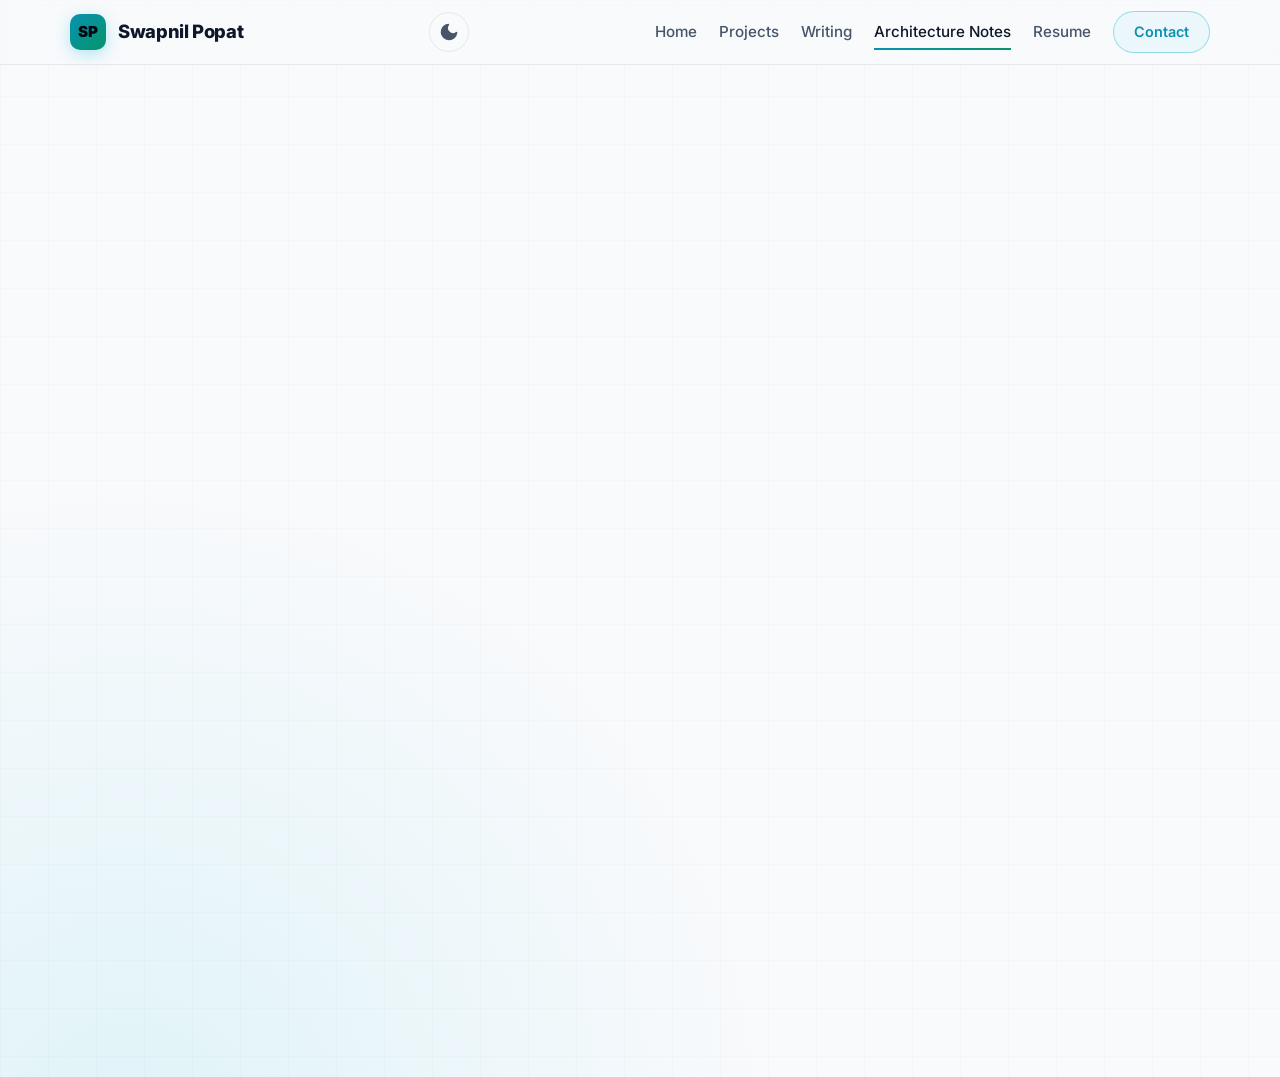
==== commit c86222a6: "feat: add portfolio pages, stylesheets, and scripts for resume, projects, writing, and architecture " ====
--- a/architecture-notes/index.html
+++ b/architecture-notes/index.html
@@ -167,6 +167,11 @@
         Practical architecture thinking for industrial IoT, smart factory platforms,
         enterprise integrations, digital twins, DevOps, and AI-enabled manufacturing systems.
       </p>
+      <div style="margin-top: 14px;">
+        <button type="button" id="toggle-all-accordions" class="btn btn-secondary btn-sm" aria-expanded="false">
+          Expand All Trade-offs
+        </button>
+      </div>
     </section>
 
     <section class="cards-grid">
--- a/assets/css/style.min.css
+++ b/assets/css/style.min.css
@@ -1 +1 @@
-:root{--bg:#090e17;--bg-soft:#0f172a;--bg-card:rgba(15,23,42,0.45);--bg-card-hover:rgba(30,41,59,0.35);--bg-card-strong:rgba(30,41,59,0.7);--text:#f8fafc;--muted:#94a3b8;--line:rgba(255,255,255,0.08);--primary:#06b6d4;--primary-strong:#0891b2;--accent:#10b981;--warning:#f59e0b;--shadow:0 20px 40px rgba(0,0,0,0.4);--radius-lg:24px;--radius-md:16px;--radius-sm:10px;--container:1140px;--grid-line:rgba(255,255,255,0.015);--header-bg:rgba(9,14,23,0.75);--mobile-nav-bg:rgba(9,14,23,0.98);--footer-bg:rgba(9,14,23,0.9);--heading-color:#ffffff;--md-sys-motion-easing-expressive:cubic-bezier(0.2,0,0,1);--md-sys-motion-easing-spring:cubic-bezier(0.34,1.56,0.64,1);--md-sys-shape-corner-extra-large:28px;--md-sys-shape-corner-large:20px;--md-sys-shape-corner-medium:14px;--md-sys-shape-corner-small:10px;--md-sys-shape-corner-full:9999px;--md-surface-1:rgba(255,255,255,0.03);--md-surface-2:rgba(255,255,255,0.06);--md-surface-container:rgba(15,23,42,0.55);--md-surface-container-high:rgba(30,41,59,0.7);--md-outline-variant:rgba(255,255,255,0.08);--primary-glow:rgba(6,182,212,0.35);--primary-container:rgba(6,182,212,0.12);--on-primary-container:#67e8f9}[data-theme="light"]{--bg:#f8fafc;--bg-soft:#f1f5f9;--bg-card:rgba(255,255,255,0.8);--bg-card-hover:rgba(15,23,42,0.04);--bg-card-strong:rgba(241,245,249,0.9);--text:#0f172a;--muted:#475569;--line:rgba(15,23,42,0.08);--primary:#0891b2;--primary-strong:#0e7490;--accent:#059669;--shadow:0 20px 40px rgba(15,23,42,0.06);--grid-line:rgba(15,23,42,0.015);--header-bg:rgba(248,250,252,0.85);--mobile-nav-bg:rgba(248,250,252,0.98);--footer-bg:rgba(241,245,249,0.9);--heading-color:#0f172a;--md-surface-1:rgba(15,23,42,0.02);--md-surface-2:rgba(15,23,42,0.05);--md-surface-container:rgba(255,255,255,0.9);--md-surface-container-high:rgba(248,250,252,0.95);--md-outline-variant:rgba(15,23,42,0.08);--primary-glow:rgba(8,145,178,0.25);--primary-container:rgba(8,145,178,0.1);--on-primary-container:#0e7490}*{box-sizing:border-box;margin:0;padding:0}html{scroll-behavior:smooth}body{font-family:'Inter',ui-sans-serif,system-ui,-apple-system,BlinkMacSystemFont,"Segoe UI",sans-serif;background-color:var(--bg);background-image:radial-gradient(circle at 10% 20%,rgba(6,182,212,0.1) 0%,transparent 40rem),radial-gradient(circle at 90% 80%,rgba(16,185,129,0.06) 0%,transparent 40rem),linear-gradient(to right,var(--grid-line) 1px,transparent 1px),linear-gradient(to bottom,var(--grid-line) 1px,transparent 1px);background-size:100% 100%,100% 100%,48px 48px,48px 48px;color:var(--text);line-height:1.6;-webkit-font-smoothing:antialiased;position:relative;overflow-x:hidden;transition:background-color 0.3s ease,color 0.3s ease,border-color 0.3s ease}a{color:inherit;text-decoration:none;transition:all 0.2s ease}:focus-visible{outline:2px solid var(--primary);outline-offset:3px;border-radius:4px}img{max-width:100%;height:auto}.container{width:min(100% - 40px,var(--container));margin-inline:auto}.section{padding:100px 0}.section-alt{background:rgba(15,23,42,0.25);border-top:1px solid var(--line);border-bottom:1px solid var(--line);backdrop-filter:blur(8px)}.section-kicker,.section-heading-row .section-kicker,.eyebrow{margin-bottom:12px;color:var(--primary);text-transform:uppercase;letter-spacing:0.15em;font-size:0.8rem;font-weight:800;display:block}h1,h2,h3,h4{font-weight:800;line-height:1.25;color:var(--heading-color)}h1{font-size:clamp(2rem,4vw,3rem);letter-spacing:-0.03em}h2{font-size:clamp(1.45rem,2.5vw,2.15rem);letter-spacing:-0.02em;margin-bottom:0.85rem}h3{font-size:clamp(1.15rem,1.8vw,1.3rem);letter-spacing:-0.01em}p{margin-bottom:1rem}p:last-child{margin-bottom:0}.muted{color:var(--muted)}.skip-link{position:absolute;top:-60px;left:1rem;z-index:9999;background:var(--primary);color:#000000;padding:0.75rem 1.5rem;border-radius:999px;font-weight:700;transition:top 0.2s ease}.skip-link:focus{top:1rem}.site-header{position:sticky;top:0;z-index:100;background:var(--header-bg);backdrop-filter:blur(16px);-webkit-backdrop-filter:blur(16px);border-bottom:1px solid var(--line);transition:background 0.3s ease,border-color 0.3s ease}.nav-container{display:flex;align-items:center;justify-content:space-between;min-height:80px}.logo{display:inline-flex;align-items:center;gap:12px;font-weight:800;font-size:1.15rem;letter-spacing:-0.02em;color:var(--text)}.logo-mark{width:36px;height:36px;display:grid;place-items:center;border-radius:10px;color:#030712;font-weight:900;font-size:0.95rem;background:linear-gradient(135deg,var(--primary),var(--accent));box-shadow:0 4px 15px rgba(6,182,212,0.3)}.logo-text{font-weight:800}.main-nav{display:flex;align-items:center;gap:28px}.nav-link{color:var(--muted);font-size:0.95rem;font-weight:500;position:relative;padding:6px 0}.nav-link:hover,.nav-link.active{color:var(--heading-color)}.nav-link::after{content:'';position:absolute;bottom:0;left:0;width:0;height:2px;background:linear-gradient(90deg,var(--primary),var(--accent));transition:width 0.3s ease}.nav-link:hover::after,.nav-link.active::after{width:100%}.nav-cta{padding:0.5rem 1.25rem;border:1px solid rgba(6,182,212,0.4);border-radius:999px;background:rgba(6,182,212,0.05);color:var(--primary) !important;font-weight:600;font-size:0.9rem}.nav-cta:hover{background:var(--primary);color:#030712 !important;box-shadow:0 4px 15px rgba(6,182,212,0.25);transform:translateY(-1px)}.theme-toggle-btn{background:none;border:1px solid var(--line);cursor:pointer;padding:8px;border-radius:50%;width:40px;height:40px;display:inline-flex;align-items:center;justify-content:center;color:var(--muted);transition:all 0.3s ease}.theme-toggle-btn:hover{color:var(--primary);border-color:rgba(6,182,212,0.4);background:rgba(255,255,255,0.05);transform:rotate(15deg)}[data-theme="light"] .theme-toggle-btn:hover{background:rgba(0,0,0,0.04)}.theme-toggle-btn svg{width:20px;height:20px;fill:currentColor}.nav-actions{display:flex;align-items:center;gap:12px}.mobile-nav-toggle{display:none;background:none;border:none;cursor:pointer;padding:8px;z-index:110}.mobile-nav-toggle .bar{display:block;width:24px;height:2px;margin:5px auto;background-color:var(--text);transition:all 0.3s ease-in-out}.btn{display:inline-flex;align-items:center;justify-content:center;gap:10px;min-height:48px;padding:0 24px;border-radius:var(--md-sys-shape-corner-full,999px);font-weight:700;font-size:0.95rem;cursor:pointer;border:1px solid transparent;text-decoration:none;position:relative;overflow:hidden;transition:all 0.3s var(--md-sys-motion-easing-spring,cubic-bezier(0.34,1.56,0.64,1));box-shadow:0 2px 4px rgba(0,0,0,0.1)}.btn svg{width:18px;height:18px;flex-shrink:0;transition:transform 0.3s var(--md-sys-motion-easing-spring,cubic-bezier(0.34,1.56,0.64,1))}.btn:hover svg.btn-icon-trailing{transform:translate(2px,-2px)}.btn:hover svg.btn-icon-leading{transform:scale(1.15)}.btn:hover{transform:translateY(-3px);box-shadow:0 8px 24px rgba(0,0,0,0.25)}.btn:active{transform:translateY(-1px) scale(0.98)}.btn-primary{background:linear-gradient(135deg,var(--primary),var(--primary-strong));color:#030712;box-shadow:0 4px 15px rgba(6,182,212,0.25)}.btn-primary:hover{box-shadow:0 8px 25px rgba(6,182,212,0.45)}.btn-secondary{background:rgba(255,255,255,0.05);border-color:var(--line);color:var(--text)}.btn-secondary:hover{background:rgba(255,255,255,0.1);border-color:rgba(255,255,255,0.2)}[data-theme="light"] .btn-secondary{background:rgba(15,23,42,0.05)}[data-theme="light"] .btn-secondary:hover{background:rgba(15,23,42,0.08)}.btn-ghost{border-color:var(--line);background:rgba(255,255,255,0.03);color:var(--text)}.btn-ghost:hover{background:rgba(255,255,255,0.08);border-color:rgba(6,182,212,0.35);color:var(--heading-color)}[data-theme="light"] .btn-ghost{background:rgba(15,23,42,0.03);border-color:var(--line)}[data-theme="light"] .btn-ghost:hover{background:rgba(15,23,42,0.07)}.hero{padding:120px 0 80px}.hero-grid{display:grid;grid-template-columns:1.25fr 0.75fr;gap:60px;align-items:center}.hero-subtitle{font-size:clamp(1.02rem,1.8vw,1.15rem);color:var(--muted);margin:20px 0 32px;max-width:680px;line-height:1.65}.hero-actions{display:flex;flex-wrap:wrap;gap:16px}.hero-card{position:relative;padding:40px 30px;border:1px solid var(--line);border-radius:var(--radius-lg);background:var(--bg-card);backdrop-filter:blur(12px);-webkit-backdrop-filter:blur(12px);box-shadow:var(--shadow);text-align:center;overflow:hidden}.card-topline{position:absolute;top:0;left:0;width:100%;height:4px;background:linear-gradient(90deg,var(--primary),var(--accent),var(--warning))}.profile-container{display:flex;justify-content:center;margin-bottom:28px}.profile-image{width:140px;height:140px;border-radius:50%;object-fit:cover;border:3px solid transparent;background-image:linear-gradient(var(--bg-soft),var(--bg-soft)),linear-gradient(135deg,var(--primary),var(--accent));background-origin:border-box;background-clip:padding-box,border-box;box-shadow:0 8px 30px rgba(6,182,212,0.25)}.metrics-container{display:grid;gap:20px}.metric{padding:16px;border-radius:var(--radius-md);background:rgba(255,255,255,0.02);border:1px solid var(--line);transition:all 0.3s ease}.metric:hover{background:rgba(255,255,255,0.04);border-color:rgba(6,182,212,0.25)}.metric strong{display:block;font-size:1.6rem;color:var(--primary);margin-bottom:4px}.metric span{font-size:0.88rem;color:var(--muted);font-weight:500}.two-column{display:grid;grid-template-columns:0.8fr 1.2fr;gap:60px;align-items:start}.content-block{font-size:1.1rem;color:var(--muted)}.content-block p{margin-bottom:1.25rem;line-height:1.75}.section-heading{margin-bottom:50px;max-width:700px}.section-heading h2{margin-top:8px}.section-heading-row{display:flex;justify-content:space-between;align-items:flex-end;margin-bottom:50px;gap:24px}.section-heading-row .section-heading{margin-bottom:0}.text-link{color:var(--primary);font-weight:700;display:inline-flex;align-items:center;gap:8px}.text-link:hover{color:var(--primary-strong);transform:translateX(4px)}.cards-grid{display:grid;grid-template-columns:repeat(3,1fr);gap:24px}.card,.info-card,.project-card,.writing-card,.contact-card,.timeline-item{border:1px solid var(--line);background:var(--bg-card);border-radius:var(--radius-lg);padding:32px;box-shadow:0 10px 30px rgba(0,0,0,0.15);transition:all 0.3s cubic-bezier(0.4,0,0.2,1);position:relative;overflow:hidden}.card:hover,.info-card:hover,.project-card:hover,.writing-card:hover{transform:translateY(-6px);border-color:rgba(6,182,212,0.3);box-shadow:0 15px 35px rgba(6,182,212,0.08);background:var(--bg-card-hover)}.icon-box{width:52px;height:52px;display:grid;place-items:center;border-radius:14px;background:rgba(6,182,212,0.08);border:1px solid rgba(6,182,212,0.2);font-size:1.5rem;margin-bottom:24px;transition:all 0.3s ease}.info-card:hover .icon-box{background:rgba(6,182,212,0.15);border-color:var(--primary);box-shadow:0 0 15px rgba(6,182,212,0.2)}.info-card h3{margin-bottom:12px}.info-card p{color:var(--muted);font-size:0.95rem;line-height:1.6}.timeline{display:flex;flex-direction:column;gap:24px}.timeline-item{display:grid;grid-template-columns:240px 1fr;gap:40px;padding:32px;background:var(--bg-card)}.timeline-item:hover{border-color:rgba(6,182,212,0.3);transform:translateY(-3px);box-shadow:0 12px 30px rgba(0,0,0,0.2);background:var(--bg-card-hover)}.timeline-date{color:var(--primary);font-weight:800;font-size:1rem;letter-spacing:0.05em;text-transform:uppercase}.timeline-content h3{margin-bottom:4px}.timeline-content .muted{font-weight:600;color:var(--accent);margin-bottom:16px}.timeline-content p{font-size:1rem;line-height:1.65;color:var(--muted)}.project-grid{display:grid;grid-template-columns:repeat(2,1fr);gap:24px}.project-card{display:flex;flex-direction:column;justify-content:space-between;min-height:280px}.project-card.featured{background:linear-gradient(135deg,rgba(6,182,212,0.1) 0%,rgba(16,185,129,0.05) 100%),var(--bg-card);border-color:rgba(6,182,212,0.2)}.project-card.featured:hover{border-color:rgba(6,182,212,0.4)}.project-card h3{margin:12px 0 14px}.project-card p:not(.tag){color:var(--muted);font-size:0.98rem;line-height:1.6;margin-bottom:24px}.tag{color:var(--accent);font-size:0.75rem;font-weight:800;text-transform:uppercase;letter-spacing:0.12em;display:block}.tech-stack{display:flex;flex-wrap:wrap;gap:8px;margin-top:auto}.tech-stack span,.skill-cloud span,.pill-list span{display:inline-flex;align-items:center;padding:6px 12px;border:1px solid var(--line);border-radius:999px;background:rgba(255,255,255,0.04);color:var(--text);font-size:0.8rem;font-weight:600;transition:all 0.2s ease}.tech-stack span:hover,.skill-cloud span:hover,.pill-list span:hover{background:rgba(6,182,212,0.1);border-color:rgba(6,182,212,0.3);color:var(--heading-color)}.pill-list{display:flex;flex-wrap:wrap;gap:12px}.writing-card{display:grid;grid-template-columns:1.2fr 0.8fr;align-items:center;gap:40px}.writing-card p{font-size:1.1rem;line-height:1.7}.contact-section{padding-bottom:100px}.contact-card{padding:48px;display:grid;grid-template-columns:0.95fr 1.05fr;gap:48px;align-items:start;border-radius:var(--md-sys-shape-corner-extra-large);background:radial-gradient(circle at 10% 10%,rgba(6,182,212,0.12) 0%,transparent 60%),var(--bg-card-strong);border:1px solid var(--line);box-shadow:var(--shadow);position:relative;overflow:hidden}.contact-intro{display:flex;flex-direction:column;gap:14px}.contact-card h2{font-size:clamp(1.6rem,2.8vw,2.15rem);font-weight:800;letter-spacing:-0.02em;line-height:1.2}.contact-card p{color:var(--muted);font-size:1.05rem;line-height:1.65}.contact-status-chip{display:inline-flex;align-items:center;gap:10px;padding:8px 16px;background:var(--primary-container);border:1px solid rgba(6,182,212,0.25);border-radius:var(--md-sys-shape-corner-full);color:var(--on-primary-container);font-size:0.85rem;font-weight:600;width:fit-content;margin-top:6px}.contact-status-dot{width:8px;height:8px;border-radius:50%;background:var(--accent);box-shadow:0 0 8px var(--accent);animation:pulse-dot 2s infinite}@keyframes pulse-dot{0%,100%{transform:scale(1);opacity:1}50%{transform:scale(1.35);opacity:0.65}}.contact-grid{display:grid;grid-template-columns:repeat(2,1fr);gap:14px}.contact-btn{display:flex;align-items:center;gap:14px;padding:14px 16px;border-radius:var(--md-sys-shape-corner-large);background:var(--md-surface-1);border:1px solid var(--md-outline-variant);backdrop-filter:blur(12px);-webkit-backdrop-filter:blur(12px);color:var(--text);text-decoration:none;position:relative;overflow:hidden;transition:transform 0.3s var(--md-sys-motion-easing-spring),box-shadow 0.3s var(--md-sys-motion-easing-expressive),background 0.3s ease,border-color 0.3s ease;box-shadow:0 2px 8px rgba(0,0,0,0.04)}.contact-btn--featured{grid-column:1 / -1}.contact-btn::before{content:'';position:absolute;inset:0;background:linear-gradient(135deg,rgba(255,255,255,0.06),transparent);opacity:0;transition:opacity 0.3s ease}.contact-btn:hover{transform:translateY(-3px);background:var(--bg-card-hover);border-color:rgba(6,182,212,0.35);box-shadow:0 10px 24px rgba(0,0,0,0.2),0 0 0 1px rgba(6,182,212,0.15)}.contact-btn:hover::before{opacity:1}.contact-btn:active{transform:translateY(-1px) scale(0.99)}.contact-btn-icon{width:44px;height:44px;min-width:44px;min-height:44px;max-width:44px;max-height:44px;border-radius:var(--md-sys-shape-corner-medium);display:flex;align-items:center;justify-content:center;background:var(--md-surface-2);border:1px solid var(--md-outline-variant);color:var(--primary);flex-shrink:0;overflow:hidden;transition:transform 0.35s var(--md-sys-motion-easing-spring),background 0.3s ease,color 0.3s ease,border-color 0.3s ease}.contact-btn-icon svg,svg.contact-svg{width:22px !important;height:22px !important;min-width:22px !important;min-height:22px !important;max-width:22px !important;max-height:22px !important;display:block !important;flex-shrink:0 !important}.contact-btn:hover .contact-btn-icon{transform:scale(1.08)}.contact-btn--email:hover .contact-btn-icon{background:rgba(234,67,53,0.12);color:#ea4335;border-color:rgba(234,67,53,0.3)}.contact-btn--linkedin:hover .contact-btn-icon{background:rgba(10,102,194,0.12);color:#0a66c2;border-color:rgba(10,102,194,0.3)}.contact-btn--x:hover .contact-btn-icon{background:rgba(255,255,255,0.12);color:var(--heading-color);border-color:rgba(255,255,255,0.3)}[data-theme="light"] .contact-btn--x:hover .contact-btn-icon{background:rgba(0,0,0,0.08);color:#000000;border-color:rgba(0,0,0,0.2)}.contact-btn--instagram:hover .contact-btn-icon{background:linear-gradient(135deg,rgba(225,48,108,0.15),rgba(131,58,180,0.15));color:#e1306c;border-color:rgba(225,48,108,0.35)}.contact-btn--facebook:hover .contact-btn-icon{background:rgba(24,119,242,0.12);color:#1877f2;border-color:rgba(24,119,242,0.3)}.contact-btn--website:hover .contact-btn-icon{background:rgba(6,182,212,0.15);color:var(--primary);border-color:rgba(6,182,212,0.35)}.contact-btn--blog:hover .contact-btn-icon{background:rgba(16,185,129,0.15);color:var(--accent);border-color:rgba(16,185,129,0.35)}.contact-btn-content{display:flex;flex-direction:column;flex-grow:1;min-width:0;gap:2px}.contact-btn-title{font-weight:700;font-size:0.95rem;color:var(--heading-color);line-height:1.2}.contact-btn-detail{font-size:0.78rem;color:var(--muted);line-height:1.3;white-space:nowrap;overflow:hidden;text-overflow:ellipsis;transition:color 0.2s ease}.contact-btn:hover .contact-btn-detail{color:var(--text)}.contact-btn-arrow{width:28px;height:28px;min-width:28px;min-height:28px;max-width:28px;max-height:28px;border-radius:50%;display:flex;align-items:center;justify-content:center;color:var(--muted);opacity:0.5;flex-shrink:0;overflow:hidden;transition:transform 0.3s var(--md-sys-motion-easing-spring),color 0.2s ease,opacity 0.2s ease,background 0.2s ease}.contact-btn-arrow svg,svg.arrow-svg{width:16px !important;height:16px !important;min-width:16px !important;min-height:16px !important;max-width:16px !important;max-height:16px !important;display:block !important;flex-shrink:0 !important}.contact-btn:hover .contact-btn-arrow{transform:translate(2px,-2px);opacity:1;color:var(--primary);background:rgba(6,182,212,0.08)}.contact-links{display:grid;gap:16px}.contact-links a{padding:16px 20px;border:1px solid var(--line);border-radius:var(--radius-md);background:rgba(255,255,255,0.02);color:var(--text);font-weight:600;font-size:1rem;display:flex;align-items:center;justify-content:space-between;transition:all 0.3s ease;overflow-wrap:anywhere}.contact-links a::after{content:'→';transition:transform 0.2s ease;color:var(--primary);font-weight:800}.contact-links a:hover{background:rgba(6,182,212,0.08);border-color:rgba(6,182,212,0.3);transform:translateX(6px)}.contact-links a:hover::after{transform:translateX(4px)}.site-footer{border-top:1px solid var(--line);padding:40px 0;background:var(--footer-bg);color:var(--muted);font-size:0.95rem;transition:background-color 0.3s ease,border-color 0.3s ease,color 0.3s ease}.footer-container{display:flex;justify-content:space-between;align-items:center}.footer-links{display:flex;gap:24px}.footer-links a:hover{color:var(--text)}.page-shell{width:min(100% - 40px,var(--container));margin-inline:auto;padding:80px 0 100px}.page-hero{margin-bottom:48px;max-width:800px}.page-hero h1{font-size:clamp(1.85rem,3.2vw,2.4rem);letter-spacing:-0.025em;margin:8px 0 14px}.page-hero p{font-size:clamp(0.98rem,1.6vw,1.08rem);color:var(--muted);line-height:1.65}.card h2{font-size:1.22rem;margin:10px 0;line-height:1.35}.card ul{list-style:none;margin-top:20px;display:grid;gap:10px}.card li{position:relative;padding-left:24px;font-size:0.95rem;color:var(--muted)}.card li::before{content:'→';position:absolute;left:0;color:var(--primary);font-weight:800;transition:transform 0.2s ease}.card:hover li::before{transform:translateX(2px)}.resume-section{margin-bottom:50px;border-bottom:1px solid var(--line);padding-bottom:40px}.resume-section:last-of-type{border-bottom:none;padding-bottom:0}.resume-section h2{font-size:1.8rem;margin-bottom:24px;color:var(--primary);letter-spacing:-0.02em;display:flex;align-items:center;gap:12px}.resume-lead-text{font-size:1.05rem;line-height:1.75;color:var(--text);margin-bottom:1.25rem}.resume-hero{margin-bottom:40px;padding-bottom:30px;border-bottom:1px solid var(--line)}.resume-hero h1{margin:6px 0 10px;font-size:clamp(1.95rem,3.8vw,2.75rem);letter-spacing:-0.025em}.resume-hero-subtitle{font-size:clamp(0.98rem,1.6vw,1.08rem);color:var(--muted);line-height:1.6;margin-bottom:20px}.resume-contact-bar{display:flex;flex-wrap:wrap;gap:12px 24px;margin-bottom:28px;padding:16px 20px;border-radius:var(--radius-md);background:var(--bg-card);border:1px solid var(--line);font-size:0.92rem}.resume-contact-item{display:inline-flex;align-items:center;gap:8px;color:var(--text);transition:color 0.2s ease}.resume-contact-item svg{width:16px;height:16px;color:var(--primary);flex-shrink:0}a.resume-contact-item:hover{color:var(--primary)}.resume-actions{display:flex;flex-wrap:wrap;gap:14px}.resume-achievements-grid{display:grid;grid-template-columns:repeat(2,1fr);gap:16px}.resume-achievement-item{display:flex;align-items:flex-start;gap:14px;padding:18px 20px;border-radius:var(--radius-md);background:var(--bg-card);border:1px solid var(--line);transition:all 0.25s ease}.resume-achievement-item:hover{border-color:rgba(6,182,212,0.3);transform:translateY(-2px);background:var(--bg-card-hover)}.resume-achievement-icon{width:32px;height:32px;border-radius:8px;background:var(--primary-container);color:var(--primary);display:flex;align-items:center;justify-content:center;font-size:1rem;flex-shrink:0;margin-top:2px}.resume-achievement-text{font-size:0.94rem;line-height:1.6;color:var(--text)}.resume-achievement-text strong{color:var(--heading-color);font-weight:700}.resume-role-card{border:1px solid var(--line);background:var(--bg-card);border-radius:var(--radius-lg);padding:30px;margin-bottom:24px;transition:all 0.3s cubic-bezier(0.4,0,0.2,1);position:relative;overflow:hidden}.resume-role-card:last-child{margin-bottom:0}.resume-role-card:hover{border-color:rgba(6,182,212,0.35);box-shadow:0 10px 30px rgba(0,0,0,0.2);background:var(--bg-card-hover)}.resume-role-header{display:flex;justify-content:space-between;align-items:flex-start;gap:16px;margin-bottom:12px;flex-wrap:wrap}.resume-role-title{font-size:1.35rem;font-weight:800;color:var(--heading-color);line-height:1.3}.resume-role-company{font-size:1.05rem;font-weight:600;color:var(--primary);margin-top:2px}.resume-role-meta{display:flex;align-items:center;gap:10px;flex-wrap:wrap}.resume-date-badge{display:inline-flex;align-items:center;padding:4px 12px;border-radius:999px;background:var(--primary-container);color:var(--on-primary-container);font-size:0.82rem;font-weight:700;letter-spacing:0.02em}.resume-client-badge{display:inline-flex;align-items:center;padding:4px 12px;border-radius:999px;background:rgba(16,185,129,0.12);border:1px solid rgba(16,185,129,0.25);color:#34d399;font-size:0.82rem;font-weight:600}.resume-location-badge{color:var(--muted);font-size:0.88rem;font-weight:500}.resume-sub-heading{font-size:0.96rem;font-weight:700;text-transform:uppercase;letter-spacing:0.06em;color:var(--heading-color);margin:18px 0 10px;padding-bottom:6px;border-bottom:1px dashed var(--line)}.resume-bullet-list{list-style:none;display:grid;gap:10px;margin:12px 0 16px}.resume-bullet-list li{position:relative;padding-left:22px;font-size:0.95rem;color:var(--text);line-height:1.65}.resume-bullet-list li::before{content:'▸';position:absolute;left:0;top:0;color:var(--primary);font-weight:900;font-size:1rem}.resume-bullet-list li strong{color:var(--heading-color)}.resume-tech-tags{display:flex;flex-wrap:wrap;gap:8px;margin-top:16px;padding-top:14px;border-top:1px solid var(--line)}.resume-tech-pill{display:inline-flex;align-items:center;padding:4px 10px;border-radius:6px;background:rgba(255,255,255,0.04);border:1px solid var(--line);font-size:0.78rem;font-weight:600;color:var(--muted);transition:all 0.2s ease}[data-theme="light"] .resume-tech-pill{background:rgba(15,23,42,0.04)}.resume-tech-pill:hover{background:var(--primary-container);color:var(--primary);border-color:rgba(6,182,212,0.3)}.resume-skills-grid{display:grid;grid-template-columns:repeat(3,1fr);gap:20px}.resume-skill-card{padding:24px;border-radius:var(--radius-md);background:var(--bg-card);border:1px solid var(--line);transition:all 0.25s ease}.resume-skill-card:hover{border-color:rgba(6,182,212,0.35);transform:translateY(-3px);background:var(--bg-card-hover)}.resume-skill-card-header{display:flex;align-items:center;gap:10px;margin-bottom:16px}.resume-skill-icon{font-size:1.25rem}.resume-skill-card h3{font-size:1.05rem;color:var(--heading-color);margin:0}.resume-skill-items{display:flex;flex-wrap:wrap;gap:8px}.resume-skill-tag{display:inline-flex;align-items:center;padding:5px 11px;border-radius:999px;background:rgba(255,255,255,0.04);border:1px solid var(--line);font-size:0.82rem;color:var(--text);font-weight:500;transition:all 0.2s ease}[data-theme="light"] .resume-skill-tag{background:rgba(15,23,42,0.04)}.resume-skill-tag:hover{background:var(--primary-container);color:var(--primary);border-color:rgba(6,182,212,0.3)}.resume-two-col{display:grid;grid-template-columns:1.2fr 0.8fr;gap:24px}.resume-cert-list{display:grid;gap:12px}.resume-cert-row{display:flex;align-items:center;justify-content:space-between;padding:14px 18px;border-radius:var(--radius-md);background:var(--bg-card);border:1px solid var(--line);transition:all 0.2s ease;text-decoration:none;color:var(--text)}.resume-cert-row:hover{border-color:rgba(6,182,212,0.35);background:var(--bg-card-hover);transform:translateX(4px)}.resume-cert-info{display:flex;flex-direction:column;gap:3px}.resume-cert-name{font-size:0.95rem;font-weight:700;color:var(--heading-color)}.resume-cert-issuer{font-size:0.82rem;color:var(--primary)}.resume-cert-year{font-size:0.82rem;font-weight:700;color:var(--muted);padding:3px 8px;border-radius:4px;background:rgba(255,255,255,0.05)}.resume-edu-card{padding:24px;border-radius:var(--radius-md);background:var(--bg-card);border:1px solid var(--line);margin-bottom:16px}.resume-edu-title{font-size:1.15rem;font-weight:800;color:var(--heading-color)}.resume-edu-institution{font-size:1rem;font-weight:600;color:var(--primary);margin:4px 0 8px}.resume-edu-meta{font-size:0.9rem;color:var(--muted);line-height:1.6}.resume-project-item{padding:18px 20px;border-radius:var(--radius-md);background:var(--bg-card);border:1px solid var(--line);margin-bottom:16px;transition:all 0.25s ease}.resume-project-item:hover{border-color:rgba(6,182,212,0.35);transform:translateY(-2px);background:var(--bg-card-hover)}.resume-project-header{display:flex;justify-content:space-between;align-items:center;margin-bottom:8px}.resume-project-title{font-size:1.05rem;font-weight:700;color:var(--heading-color)}.resume-project-domain{font-size:0.82rem;color:var(--primary);font-family:monospace}.resume-project-desc{font-size:0.92rem;color:var(--text);line-height:1.6;margin-bottom:10px}.skill-cloud{display:flex;flex-wrap:wrap;gap:10px}a:focus-visible,button:focus-visible{outline:3px solid var(--primary);outline-offset:4px;border-radius:6px}@media (max-width:1024px){.hero-grid{grid-template-columns:1.1fr 0.9fr;gap:40px}.cards-grid{grid-template-columns:repeat(2,1fr)}.two-column{grid-template-columns:1fr;gap:30px}.contact-card{grid-template-columns:1fr;gap:40px;padding:40px}.writing-card{grid-template-columns:1fr;gap:24px}.resume-skills-grid{grid-template-columns:repeat(2,1fr)}.resume-two-col{grid-template-columns:1fr}}@media (max-width:768px){h1{font-size:clamp(1.75rem,5.5vw,2.25rem);letter-spacing:-0.025em}h2{font-size:clamp(1.3rem,4vw,1.65rem)}.page-hero{margin-bottom:32px}.page-hero h1{font-size:clamp(1.55rem,4.5vw,1.95rem)}.page-shell{padding:45px 0 65px}.section{padding:70px 0}.hero{padding:80px 0 50px}.hero-grid{grid-template-columns:1fr;gap:50px}.hero-card{max-width:450px;margin:0 auto}.mobile-nav-toggle{display:block}.main-nav{position:fixed;top:80px;left:-100%;width:100%;height:calc(100vh - 80px);background:var(--mobile-nav-bg);backdrop-filter:blur(20px);-webkit-backdrop-filter:blur(20px);flex-direction:column;align-items:center;justify-content:flex-start;padding-top:50px;padding-bottom:50px;gap:32px;transition:left 0.3s cubic-bezier(0.4,0,0.2,1);border-top:1px solid var(--line);z-index:99;overflow-y:auto;-webkit-overflow-scrolling:touch}.main-nav.active{left:0}.nav-link{font-size:1.2rem}.nav-cta{font-size:1.1rem;padding:10px 24px}.timeline-item{grid-template-columns:1fr;gap:16px;padding:24px}.project-grid{grid-template-columns:1fr}.footer-container{flex-direction:column;gap:20px;text-align:center}.footer-links{justify-content:center;flex-wrap:wrap}.resume-achievements-grid{grid-template-columns:1fr}.resume-skills-grid{grid-template-columns:1fr}.resume-contact-bar{flex-direction:column;gap:10px}.resume-role-card{padding:20px 18px}.mobile-nav-toggle.active .bar:nth-child(1){transform:translateY(7px) rotate(45deg)}.mobile-nav-toggle.active .bar:nth-child(2){opacity:0}.mobile-nav-toggle.active .bar:nth-child(3){transform:translateY(-7px) rotate(-45deg)}}@media (max-width:640px){.contact-grid{grid-template-columns:1fr;gap:12px}.contact-card{padding:28px 20px;border-radius:var(--radius-lg)}}@media (max-width:480px){.cards-grid{grid-template-columns:1fr}.hero-actions{flex-direction:column;width:100%}.hero-actions .btn{width:100%}.logo-text{display:none}}.error-page{display:flex;flex-direction:column;align-items:center;justify-content:center;min-height:100vh;text-align:center;padding:24px}.error-page h1{font-size:clamp(4.5rem,10vw,7rem);line-height:1;background:linear-gradient(135deg,var(--primary),var(--accent));-webkit-background-clip:text;-webkit-text-fill-color:transparent;margin-bottom:1.25rem}.error-page p{font-size:1.25rem;color:var(--muted);margin-bottom:2.5rem}section{content-visibility:auto;contain-intrinsic-size:600px}.md-filter-bar{display:flex;flex-wrap:wrap;gap:10px;margin-bottom:36px;align-items:center}.md-chip{display:inline-flex;align-items:center;gap:8px;padding:8px 18px;border-radius:var(--md-sys-shape-corner-full,999px);font-size:0.88rem;font-weight:600;background:var(--bg-card);color:var(--muted);border:1px solid var(--line);cursor:pointer;transition:all 0.25s var(--md-sys-motion-easing-spring,cubic-bezier(0.34,1.56,0.64,1));user-select:none}.md-chip:hover{background:var(--bg-card-hover);color:var(--text);border-color:rgba(6,182,212,0.35);transform:translateY(-2px)}.md-chip.active{background:var(--primary-container,rgba(6,182,212,0.15));color:var(--on-primary-container,#06b6d4);border-color:var(--primary);box-shadow:0 0 16px var(--primary-glow)}.md-chip-count{font-size:0.75rem;padding:2px 7px;border-radius:999px;background:rgba(255,255,255,0.08);color:inherit}[data-theme="light"] .md-chip-count{background:rgba(0,0,0,0.06)}.card.is-hidden{display:none !important}.md-fab{position:fixed;bottom:32px;right:32px;width:52px;height:52px;border-radius:var(--md-sys-shape-corner-large,16px);background:var(--bg-card-strong);color:var(--primary);border:1px solid var(--line);box-shadow:0 10px 30px rgba(0,0,0,0.35);backdrop-filter:blur(12px);-webkit-backdrop-filter:blur(12px);display:flex;align-items:center;justify-content:center;cursor:pointer;opacity:0;visibility:hidden;transform:translateY(16px) scale(0.9);transition:all 0.3s var(--md-sys-motion-easing-spring);z-index:90}.md-fab.visible{opacity:1;visibility:visible;transform:translateY(0) scale(1)}.md-fab:hover{background:var(--primary);color:#030712;transform:translateY(-4px) scale(1.06);box-shadow:0 14px 32px rgba(6,182,212,0.35)}.md-fab:active{transform:translateY(-1px) scale(0.96)}.copy-email-btn{display:inline-flex;align-items:center;justify-content:center;width:36px;height:36px;border-radius:50%;background:rgba(255,255,255,0.05);border:1px solid var(--line);color:var(--muted);cursor:pointer;position:relative;transition:all 0.2s ease;margin-left:8px;flex-shrink:0}[data-theme="light"] .copy-email-btn{background:rgba(0,0,0,0.04)}.copy-email-btn:hover{color:var(--primary);border-color:var(--primary);background:var(--primary-container);transform:scale(1.1)}.copy-tooltip{position:absolute;bottom:calc(100%+8px);left:50%;transform:translateX(-50%) translateY(4px);background:var(--bg-soft);color:var(--primary);font-size:0.75rem;font-weight:700;padding:4px 10px;border-radius:6px;border:1px solid var(--line);box-shadow:0 4px 14px rgba(0,0,0,0.3);white-space:nowrap;opacity:0;visibility:hidden;transition:all 0.2s var(--md-sys-motion-easing-spring);pointer-events:none;z-index:10}.copy-tooltip.show{opacity:1;visibility:visible;transform:translateX(-50%) translateY(0)}.featured-writing-grid{display:grid;grid-template-columns:repeat(auto-fit,minmax(320px,1fr));gap:24px;margin-bottom:36px}.article-preview-card{display:flex;flex-direction:column;justify-content:space-between;padding:28px;border-radius:var(--radius-md);background:var(--bg-card);border:1px solid var(--line);transition:all 0.3s var(--md-sys-motion-easing-spring);text-decoration:none;position:relative;overflow:hidden}.article-preview-card::before{content:'';position:absolute;top:0;left:0;width:4px;height:100%;background:linear-gradient(180deg,var(--primary),var(--accent));opacity:0;transition:opacity 0.3s ease}.article-preview-card:hover{transform:translateY(-6px);border-color:rgba(6,182,212,0.35);box-shadow:var(--shadow);background:var(--bg-card-hover)}.article-preview-card:hover::before{opacity:1}.article-preview-card h3{font-size:1.15rem;line-height:1.4;margin:10px 0;color:var(--heading-color)}.article-preview-card p{font-size:0.92rem;color:var(--muted);line-height:1.6;flex-grow:1}.article-meta{display:flex;align-items:center;justify-content:space-between;margin-top:18px;padding-top:14px;border-top:1px solid var(--line);font-size:0.85rem;color:var(--primary);font-weight:600}.md-accordion{margin-top:18px;border-top:1px solid var(--line);padding-top:14px}.md-accordion summary{cursor:pointer;font-size:0.88rem;font-weight:600;color:var(--primary);display:flex;align-items:center;justify-content:space-between;list-style:none;user-select:none;transition:color 0.2s ease}.md-accordion summary::-webkit-details-marker{display:none}.md-accordion summary:hover{color:var(--heading-color)}.md-accordion .accordion-icon{width:16px;height:16px;transition:transform 0.3s var(--md-sys-motion-easing-spring)}.md-accordion[open] .accordion-icon{transform:rotate(180deg)}.md-accordion-content{margin-top:12px;padding:12px 14px;border-radius:var(--radius-sm);background:var(--md-surface-2);font-size:0.86rem;line-height:1.55;color:var(--text);border-left:3px solid var(--primary)}.md-accordion-content p{margin-bottom:8px}.md-accordion-content p:last-child{margin-bottom:0}.cert-groups{display:flex;flex-direction:column;gap:16px;width:100%}.cert-group{background:var(--bg-card);border:1px solid var(--line);border-radius:var(--radius-md);padding:18px 22px;transition:border-color 0.2s ease,transform 0.2s ease}.cert-group:hover{border-color:rgba(6,182,212,0.3);transform:translateY(-2px)}.cert-group-header{display:flex;align-items:center;gap:10px;margin-bottom:12px;font-size:0.92rem;font-weight:700;color:var(--heading-color)}.cert-group-badge{display:inline-flex;align-items:center;padding:2px 8px;border-radius:999px;font-size:0.72rem;font-weight:800;text-transform:uppercase;letter-spacing:0.05em;background:var(--primary-container);color:var(--on-primary-container)}.cert-badges-list{display:flex;flex-wrap:wrap;gap:8px}.cert-item{display:inline-flex;align-items:center;gap:6px;padding:6px 14px;border-radius:999px;background:var(--md-surface-2);border:1px solid var(--line);font-size:0.84rem;font-weight:500;color:var(--text);text-decoration:none;transition:all 0.2s ease}.cert-item:hover{background:var(--primary-container);color:var(--on-primary-container);border-color:var(--primary);transform:translateY(-1px)}.reveal{opacity:0;transform:translateY(20px);transition:opacity 0.5s var(--md-sys-motion-easing-expressive),transform 0.5s var(--md-sys-motion-easing-spring)}.reveal.revealed{opacity:1;transform:translateY(0)}@media (prefers-reduced-motion:reduce){.reveal{opacity:1 !important;transform:none !important;transition:none !important}}@page{size:A4 portrait;margin:8mm 10mm 10mm 10mm}@media print{*,*::before,*::after{background:transparent !important;color:#111827 !important;box-shadow:none !important;text-shadow:none !important;box-sizing:border-box !important}html,body{width:100% !important;max-width:100% !important;margin:0 !important;padding:0 !important;background:#ffffff !important;color:#111827 !important;font-size:8.8pt !important;line-height:1.35 !important;overflow:visible !important;overflow-x:visible !important}.site-header,.site-footer,.nav-actions,.hero-actions,.resume-actions,.no-print,.skip-link,.theme-toggle-btn,.mobile-nav-toggle,.contact-btn-arrow,.contact-status-chip,.md-fab,.resume-contact-copy-btn,.copy-email-btn,.copy-tooltip{display:none !important}.page-shell,.container,main{width:100% !important;max-width:100% !important;padding:0 !important;margin:0 !important;overflow:visible !important;box-sizing:border-box !important}.resume-hero,.page-hero{margin-bottom:10px !important;padding-bottom:8px !important;border-bottom:2px solid #111827 !important;width:100% !important;box-sizing:border-box !important}.resume-hero h1,.page-hero h1{font-size:18pt !important;color:#000000 !important;margin:2px 0 4px !important;letter-spacing:-0.02em}.resume-hero-subtitle{font-size:9.5pt !important;color:#374151 !important;margin-bottom:6px !important;font-weight:600}.resume-contact-bar{background:transparent !important;border:none !important;border-top:1px solid #d1d5db !important;padding:4px 0 !important;margin-bottom:10px !important;display:flex !important;flex-wrap:wrap !important;gap:3px 14px !important;font-size:8pt !important;width:100% !important;box-sizing:border-box !important}.resume-contact-item{color:#111827 !important}.resume-contact-item svg{display:none !important}.resume-section{margin-bottom:10px !important;padding-bottom:8px !important;border-bottom:1px solid #e5e7eb !important;break-inside:auto;page-break-inside:auto;width:100% !important;box-sizing:border-box !important}.resume-section h2{font-size:10pt !important;border-bottom:1.5px solid #111827 !important;padding-bottom:2px !important;margin-bottom:6px !important;color:#000000 !important;text-transform:uppercase;letter-spacing:0.05em}.resume-lead-text{font-size:8.5pt !important;line-height:1.4 !important;margin-bottom:5px !important;color:#1f2937 !important}.resume-achievements-grid{grid-template-columns:1fr 1fr !important;gap:6px !important;width:100% !important;box-sizing:border-box !important}.resume-achievement-item{break-inside:avoid;page-break-inside:avoid;border:1px solid #e5e7eb !important;background:#ffffff !important;padding:5px 8px !important;box-sizing:border-box !important}.resume-achievement-icon{display:none !important}.resume-achievement-text{font-size:7.8pt !important;line-height:1.3 !important}.resume-role-card{break-inside:avoid;page-break-inside:avoid;border:1px solid #e5e7eb !important;background:#ffffff !important;margin-bottom:8px !important;padding:8px 10px !important;border-radius:0 !important;width:100% !important;box-sizing:border-box !important}.resume-role-header{margin-bottom:4px !important}.resume-role-title{font-size:9.8pt !important;color:#000000 !important}.resume-role-company{font-size:8.5pt !important;color:#111827 !important;font-weight:700 !important}.resume-date-badge,.resume-client-badge{border:1px solid #9ca3af !important;background:transparent !important;color:#111827 !important;font-size:7.2pt !important;padding:1px 5px !important}.resume-sub-heading{font-size:8.2pt !important;margin:5px 0 3px !important;border-bottom:none !important;color:#000000 !important;font-weight:700 !important}.resume-bullet-list{gap:2px !important;margin:3px 0 !important}.resume-bullet-list li{font-size:8pt !important;line-height:1.3 !important;padding-left:10px !important;color:#1f2937 !important}.resume-bullet-list li::before{font-size:7pt !important;color:#111827 !important}.resume-tech-tags{margin-top:4px !important;padding-top:3px !important;gap:3px !important}.resume-tech-pill{border:1px solid #d1d5db !important;background:transparent !important;color:#374151 !important;font-size:7pt !important;padding:1px 4px !important}.resume-skills-grid{grid-template-columns:repeat(3,1fr) !important;gap:5px !important;width:100% !important;box-sizing:border-box !important}.resume-skill-card{break-inside:avoid;page-break-inside:avoid;border:1px solid #e5e7eb !important;background:#ffffff !important;padding:5px 7px !important;box-sizing:border-box !important}.resume-skill-card h3{font-size:8pt !important;margin-bottom:3px !important}.resume-skill-tag{border:1px solid #d1d5db !important;background:transparent !important;color:#111827 !important;font-size:7pt !important;padding:1px 4px !important}.resume-two-col{grid-template-columns:1.15fr 0.85fr !important;gap:8px !important;width:100% !important;box-sizing:border-box !important}.resume-cert-row,.resume-edu-card,.resume-project-item{break-inside:avoid;page-break-inside:avoid;border:1px solid #e5e7eb !important;background:#ffffff !important;padding:5px 7px !important;margin-bottom:5px !important;box-sizing:border-box !important;width:100% !important}.resume-cert-name{font-size:8pt !important;color:#000000 !important}.resume-cert-issuer,.resume-cert-year{font-size:7pt !important;color:#374151 !important}.resume-edu-title{font-size:8.5pt !important;color:#000000 !important}.resume-edu-institution,.resume-edu-meta{font-size:7.5pt !important}.resume-project-title{font-size:8.5pt !important;color:#000000 !important}.resume-project-domain{font-size:7pt !important;color:#4b5563 !important}.resume-project-desc{font-size:7.5pt !important;line-height:1.3 !important;margin:3px 0 !important}.cards-grid,.resume-projects-grid{grid-template-columns:repeat(3,1fr) !important;gap:6px !important;width:100% !important;box-sizing:border-box !important}}.read-time{display:inline-flex;align-items:center;font-size:0.74rem;font-weight:700;color:var(--accent);text-transform:uppercase;letter-spacing:0.08em;margin-left:8px}.resume-contact-copy-btn{display:inline-flex;align-items:center;justify-content:center;background:rgba(255,255,255,0.06);border:1px solid var(--line);padding:3px;border-radius:4px;cursor:pointer;color:var(--muted);position:relative;transition:all 0.2s ease;margin-left:6px;vertical-align:middle}[data-theme="light"] .resume-contact-copy-btn{background:rgba(15,23,42,0.04)}.resume-contact-copy-btn:hover{color:var(--primary);border-color:var(--primary);transform:scale(1.1)}+:root{--bg:#090e17;--bg-soft:#0f172a;--bg-card:rgba(15,23,42,0.45);--bg-card-hover:rgba(30,41,59,0.35);--bg-card-strong:rgba(30,41,59,0.7);--text:#f8fafc;--muted:#94a3b8;--line:rgba(255,255,255,0.08);--primary:#06b6d4;--primary-strong:#0891b2;--accent:#10b981;--warning:#f59e0b;--shadow:0 20px 40px rgba(0,0,0,0.4);--radius-lg:24px;--radius-md:16px;--radius-sm:10px;--container:1140px;--grid-line:rgba(255,255,255,0.015);--header-bg:rgba(9,14,23,0.75);--mobile-nav-bg:rgba(9,14,23,0.98);--footer-bg:rgba(9,14,23,0.9);--heading-color:#ffffff;--md-sys-motion-easing-expressive:cubic-bezier(0.2,0,0,1);--md-sys-motion-easing-spring:cubic-bezier(0.34,1.56,0.64,1);--md-sys-shape-corner-extra-large:28px;--md-sys-shape-corner-large:20px;--md-sys-shape-corner-medium:14px;--md-sys-shape-corner-small:10px;--md-sys-shape-corner-full:9999px;--md-surface-1:rgba(255,255,255,0.03);--md-surface-2:rgba(255,255,255,0.06);--md-surface-container:rgba(15,23,42,0.55);--md-surface-container-high:rgba(30,41,59,0.7);--md-outline-variant:rgba(255,255,255,0.08);--primary-glow:rgba(6,182,212,0.35);--primary-container:rgba(6,182,212,0.12);--on-primary-container:#67e8f9;--space-section:clamp(42px,5.2vw,62px);--space-gap-lg:clamp(24px,3.5vw,36px);--space-gap-md:18px;--space-gap-sm:12px}[data-theme="light"]{--bg:#f8fafc;--bg-soft:#f1f5f9;--bg-card:rgba(255,255,255,0.8);--bg-card-hover:rgba(15,23,42,0.04);--bg-card-strong:rgba(241,245,249,0.9);--text:#0f172a;--muted:#475569;--line:rgba(15,23,42,0.08);--primary:#0891b2;--primary-strong:#0e7490;--accent:#059669;--shadow:0 20px 40px rgba(15,23,42,0.06);--grid-line:rgba(15,23,42,0.015);--header-bg:rgba(248,250,252,0.85);--mobile-nav-bg:rgba(248,250,252,0.98);--footer-bg:rgba(241,245,249,0.9);--heading-color:#0f172a;--md-surface-1:rgba(15,23,42,0.02);--md-surface-2:rgba(15,23,42,0.05);--md-surface-container:rgba(255,255,255,0.9);--md-surface-container-high:rgba(248,250,252,0.95);--md-outline-variant:rgba(15,23,42,0.08);--primary-glow:rgba(8,145,178,0.25);--primary-container:rgba(8,145,178,0.1);--on-primary-container:#0e7490}*{box-sizing:border-box;margin:0;padding:0}html{scroll-behavior:smooth}body{font-family:'Inter',ui-sans-serif,system-ui,-apple-system,BlinkMacSystemFont,"Segoe UI",sans-serif;background-color:var(--bg);background-image:radial-gradient(circle at 10% 20%,rgba(6,182,212,0.1) 0%,transparent 40rem),radial-gradient(circle at 90% 80%,rgba(16,185,129,0.06) 0%,transparent 40rem),linear-gradient(to right,var(--grid-line) 1px,transparent 1px),linear-gradient(to bottom,var(--grid-line) 1px,transparent 1px);background-size:100% 100%,100% 100%,48px 48px,48px 48px;color:var(--text);line-height:1.6;-webkit-font-smoothing:antialiased;position:relative;overflow-x:hidden;transition:background-color 0.3s ease,color 0.3s ease,border-color 0.3s ease}a{color:inherit;text-decoration:none;transition:all 0.2s ease}:focus-visible{outline:2px solid var(--primary);outline-offset:3px;border-radius:4px}img{max-width:100%;height:auto}.container{width:min(100% - 40px,var(--container));margin-inline:auto}.section{padding:var(--space-section) 0}.section-alt{background:rgba(15,23,42,0.25);border-top:1px solid var(--line);border-bottom:1px solid var(--line);backdrop-filter:blur(8px)}.section-kicker,.section-heading-row .section-kicker,.eyebrow{margin-bottom:12px;color:var(--primary);text-transform:uppercase;letter-spacing:0.15em;font-size:0.8rem;font-weight:800;display:block}h1,h2,h3,h4{font-weight:800;line-height:1.25;color:var(--heading-color)}h1{font-size:clamp(2rem,4vw,3rem);letter-spacing:-0.03em}h2{font-size:clamp(1.45rem,2.5vw,2.15rem);letter-spacing:-0.02em;margin-bottom:0.85rem}h3{font-size:clamp(1.15rem,1.8vw,1.3rem);letter-spacing:-0.01em}p{margin-bottom:1rem}p:last-child{margin-bottom:0}.muted{color:var(--muted)}.skip-link{position:absolute;top:-60px;left:1rem;z-index:9999;background:var(--primary);color:#000000;padding:0.75rem 1.5rem;border-radius:999px;font-weight:700;transition:top 0.2s ease}.skip-link:focus{top:1rem}.site-header{position:sticky;top:0;z-index:100;background:var(--header-bg);backdrop-filter:blur(16px);-webkit-backdrop-filter:blur(16px);border-bottom:1px solid var(--line);transition:background 0.3s ease,border-color 0.3s ease}.nav-container{display:flex;align-items:center;justify-content:space-between;min-height:64px}.logo{display:inline-flex;align-items:center;gap:12px;font-weight:800;font-size:1.15rem;letter-spacing:-0.02em;color:var(--text)}.logo-mark{width:36px;height:36px;display:grid;place-items:center;border-radius:10px;color:#030712;font-weight:900;font-size:0.95rem;background:linear-gradient(135deg,var(--primary),var(--accent));box-shadow:0 4px 15px rgba(6,182,212,0.3)}.logo-text{font-weight:800}.main-nav{display:flex;align-items:center;gap:22px}.nav-link{color:var(--muted);font-size:0.95rem;font-weight:500;position:relative;padding:6px 0}.nav-link:hover,.nav-link.active{color:var(--heading-color)}.nav-link::after{content:'';position:absolute;bottom:0;left:0;width:0;height:2px;background:linear-gradient(90deg,var(--primary),var(--accent));transition:width 0.3s ease}.nav-link:hover::after,.nav-link.active::after{width:100%}.nav-cta{padding:0.5rem 1.25rem;border:1px solid rgba(6,182,212,0.4);border-radius:999px;background:rgba(6,182,212,0.05);color:var(--primary) !important;font-weight:600;font-size:0.9rem}.nav-cta:hover{background:var(--primary);color:#030712 !important;box-shadow:0 4px 15px rgba(6,182,212,0.25);transform:translateY(-1px)}.theme-toggle-btn{background:none;border:1px solid var(--line);cursor:pointer;padding:8px;border-radius:50%;width:40px;height:40px;display:inline-flex;align-items:center;justify-content:center;color:var(--muted);transition:all 0.3s ease}.theme-toggle-btn:hover{color:var(--primary);border-color:rgba(6,182,212,0.4);background:rgba(255,255,255,0.05);transform:rotate(15deg)}[data-theme="light"] .theme-toggle-btn:hover{background:rgba(0,0,0,0.04)}.theme-toggle-btn svg{width:20px;height:20px;fill:currentColor}.nav-actions{display:flex;align-items:center;gap:12px}.mobile-nav-toggle{display:none;background:none;border:none;cursor:pointer;padding:8px;z-index:110}.mobile-nav-toggle .bar{display:block;width:24px;height:2px;margin:5px auto;background-color:var(--text);transition:all 0.3s ease-in-out}.btn{display:inline-flex;align-items:center;justify-content:center;gap:10px;min-height:48px;padding:0 24px;border-radius:var(--md-sys-shape-corner-full,999px);font-weight:700;font-size:0.95rem;cursor:pointer;border:1px solid transparent;text-decoration:none;position:relative;overflow:hidden;transition:all 0.3s var(--md-sys-motion-easing-spring,cubic-bezier(0.34,1.56,0.64,1));box-shadow:0 2px 4px rgba(0,0,0,0.1)}.btn svg{width:18px;height:18px;flex-shrink:0;transition:transform 0.3s var(--md-sys-motion-easing-spring,cubic-bezier(0.34,1.56,0.64,1))}.btn:hover svg.btn-icon-trailing{transform:translate(2px,-2px)}.btn:hover svg.btn-icon-leading{transform:scale(1.15)}.btn:hover{transform:translateY(-3px);box-shadow:0 8px 24px rgba(0,0,0,0.25)}.btn:active{transform:translateY(-1px) scale(0.98)}.btn-primary{background:linear-gradient(135deg,var(--primary),var(--primary-strong));color:#030712;box-shadow:0 4px 15px rgba(6,182,212,0.25)}.btn-primary:hover{box-shadow:0 8px 25px rgba(6,182,212,0.45)}.btn-secondary{background:rgba(255,255,255,0.05);border-color:var(--line);color:var(--text)}.btn-secondary:hover{background:rgba(255,255,255,0.1);border-color:rgba(255,255,255,0.2)}[data-theme="light"] .btn-secondary{background:rgba(15,23,42,0.05)}[data-theme="light"] .btn-secondary:hover{background:rgba(15,23,42,0.08)}.btn-ghost{border-color:var(--line);background:rgba(255,255,255,0.03);color:var(--text)}.btn-ghost:hover{background:rgba(255,255,255,0.08);border-color:rgba(6,182,212,0.35);color:var(--heading-color)}[data-theme="light"] .btn-ghost{background:rgba(15,23,42,0.03);border-color:var(--line)}[data-theme="light"] .btn-ghost:hover{background:rgba(15,23,42,0.07)}.btn-sm{min-height:38px;padding:0 16px;font-size:0.85rem}.hero{padding:clamp(42px,5.2vw,64px) 0 clamp(32px,3.8vw,46px)}.hero-grid{display:grid;grid-template-columns:1.25fr 0.75fr;gap:var(--space-gap-lg);align-items:center}.hero-subtitle{font-size:clamp(1.02rem,1.8vw,1.15rem);color:var(--muted);margin:12px 0 20px;max-width:680px;line-height:1.65}.hero-actions{display:flex;flex-wrap:wrap;gap:12px}.hero-card{position:relative;padding:24px 22px;border:1px solid var(--line);border-radius:var(--radius-lg);background:var(--bg-card);backdrop-filter:blur(12px);-webkit-backdrop-filter:blur(12px);box-shadow:var(--shadow);text-align:center;overflow:hidden}.card-topline{position:absolute;top:0;left:0;width:100%;height:4px;background:linear-gradient(90deg,var(--primary),var(--accent),var(--warning))}.profile-container{display:flex;justify-content:center;margin-bottom:16px}.profile-image{width:120px;height:120px;border-radius:50%;object-fit:cover;border:3px solid transparent;background-image:linear-gradient(var(--bg-soft),var(--bg-soft)),linear-gradient(135deg,var(--primary),var(--accent));background-origin:border-box;background-clip:padding-box,border-box;box-shadow:0 8px 30px rgba(6,182,212,0.25)}.metrics-container{display:grid;gap:10px}.metric{padding:12px 14px;border-radius:var(--radius-md);background:rgba(255,255,255,0.02);border:1px solid var(--line);transition:all 0.3s ease}.metric:hover{background:rgba(255,255,255,0.04);border-color:rgba(6,182,212,0.25)}.metric strong{display:block;font-size:1.6rem;color:var(--primary);margin-bottom:4px}.metric span{font-size:0.88rem;color:var(--muted);font-weight:500}.two-column{display:grid;grid-template-columns:0.8fr 1.2fr;gap:var(--space-gap-lg);align-items:start}.content-block{font-size:1.1rem;color:var(--muted)}.content-block p{margin-bottom:0.95rem;line-height:1.7}.section-heading{margin-bottom:26px;max-width:700px}.section-heading h2{margin-top:6px}.section-heading-row{display:flex;justify-content:space-between;align-items:flex-end;margin-bottom:26px;gap:18px}.section-heading-row .section-heading{margin-bottom:0}.text-link{color:var(--primary);font-weight:700;display:inline-flex;align-items:center;gap:8px}.text-link:hover{color:var(--primary-strong);transform:translateX(4px)}.cards-grid{display:grid;grid-template-columns:repeat(3,1fr);gap:18px}.card,.info-card,.project-card,.writing-card,.contact-card,.timeline-item{border:1px solid var(--line);background:var(--bg-card);border-radius:var(--radius-lg);padding:22px 24px;box-shadow:0 10px 30px rgba(0,0,0,0.15);transition:all 0.3s cubic-bezier(0.4,0,0.2,1);position:relative;overflow:hidden}.card:hover,.info-card:hover,.project-card:hover,.writing-card:hover{transform:translateY(-6px);border-color:rgba(6,182,212,0.3);box-shadow:0 15px 35px rgba(6,182,212,0.08);background:var(--bg-card-hover)}.icon-box{width:44px;height:44px;display:grid;place-items:center;border-radius:12px;background:rgba(6,182,212,0.08);border:1px solid rgba(6,182,212,0.2);font-size:1.35rem;margin-bottom:14px;transition:all 0.3s ease}.info-card:hover .icon-box{background:rgba(6,182,212,0.15);border-color:var(--primary);box-shadow:0 0 15px rgba(6,182,212,0.2)}.info-card h3{margin-bottom:12px}.info-card p{color:var(--muted);font-size:0.95rem;line-height:1.6}.timeline{display:flex;flex-direction:column;gap:16px}.timeline-item{display:grid;grid-template-columns:200px 1fr;gap:24px;padding:20px 22px;background:var(--bg-card)}.timeline-item:hover{border-color:rgba(6,182,212,0.3);transform:translateY(-3px);box-shadow:0 12px 30px rgba(0,0,0,0.2);background:var(--bg-card-hover)}.timeline-date{color:var(--primary);font-weight:800;font-size:1rem;letter-spacing:0.05em;text-transform:uppercase}.timeline-content h3{margin-bottom:4px}.timeline-content .muted{font-weight:600;color:var(--accent);margin-bottom:8px}.timeline-content p{font-size:1rem;line-height:1.65;color:var(--muted)}.project-grid{display:grid;grid-template-columns:repeat(2,1fr);gap:18px}.project-card{display:flex;flex-direction:column;justify-content:space-between;min-height:220px}.project-card.featured{background:linear-gradient(135deg,rgba(6,182,212,0.1) 0%,rgba(16,185,129,0.05) 100%),var(--bg-card);border-color:rgba(6,182,212,0.2)}.project-card.featured:hover{border-color:rgba(6,182,212,0.4)}.project-card h3{margin:10px 0 10px}.project-card p:not(.tag){color:var(--muted);font-size:0.98rem;line-height:1.6;margin-bottom:14px}.tag{color:var(--accent);font-size:0.75rem;font-weight:800;text-transform:uppercase;letter-spacing:0.12em;display:block}.tech-stack{display:flex;flex-wrap:wrap;gap:8px;margin-top:auto}.tech-stack span,.skill-cloud span,.pill-list span{display:inline-flex;align-items:center;padding:6px 12px;border:1px solid var(--line);border-radius:999px;background:rgba(255,255,255,0.04);color:var(--text);font-size:0.8rem;font-weight:600;transition:all 0.2s ease}.tech-stack span:hover,.skill-cloud span:hover,.pill-list span:hover{background:rgba(6,182,212,0.1);border-color:rgba(6,182,212,0.3);color:var(--heading-color)}.pill-list{display:flex;flex-wrap:wrap;gap:12px}.writing-card{display:grid;grid-template-columns:1.2fr 0.8fr;align-items:center;gap:24px}.writing-card p{font-size:1.1rem;line-height:1.7}.contact-section{padding-bottom:var(--space-section)}.contact-card{padding:clamp(24px,3.2vw,36px);display:grid;grid-template-columns:0.95fr 1.05fr;gap:clamp(24px,3.2vw,36px);align-items:start;border-radius:var(--md-sys-shape-corner-extra-large);background:radial-gradient(circle at 10% 10%,rgba(6,182,212,0.12) 0%,transparent 60%),var(--bg-card-strong);border:1px solid var(--line);box-shadow:var(--shadow);position:relative;overflow:hidden}.contact-intro{display:flex;flex-direction:column;gap:10px}.contact-card h2{font-size:clamp(1.6rem,2.8vw,2.15rem);font-weight:800;letter-spacing:-0.02em;line-height:1.2}.contact-card p{color:var(--muted);font-size:1.05rem;line-height:1.65}.contact-status-chip{display:inline-flex;align-items:center;gap:10px;padding:8px 16px;background:var(--primary-container);border:1px solid rgba(6,182,212,0.25);border-radius:var(--md-sys-shape-corner-full);color:var(--on-primary-container);font-size:0.85rem;font-weight:600;width:fit-content;margin-top:6px}.contact-status-dot{width:8px;height:8px;border-radius:50%;background:var(--accent);box-shadow:0 0 8px var(--accent);animation:pulse-dot 2s infinite}@keyframes pulse-dot{0%,100%{transform:scale(1);opacity:1}50%{transform:scale(1.35);opacity:0.65}}.contact-grid{display:grid;grid-template-columns:repeat(2,1fr);gap:10px}.contact-btn{display:flex;align-items:center;gap:12px;padding:12px 14px;border-radius:var(--md-sys-shape-corner-large);background:var(--md-surface-1);border:1px solid var(--md-outline-variant);backdrop-filter:blur(12px);-webkit-backdrop-filter:blur(12px);color:var(--text);text-decoration:none;position:relative;overflow:hidden;transition:transform 0.3s var(--md-sys-motion-easing-spring),box-shadow 0.3s var(--md-sys-motion-easing-expressive),background 0.3s ease,border-color 0.3s ease;box-shadow:0 2px 8px rgba(0,0,0,0.04)}.contact-btn--featured{grid-column:1 / -1}.contact-btn::before{content:'';position:absolute;inset:0;background:linear-gradient(135deg,rgba(255,255,255,0.06),transparent);opacity:0;transition:opacity 0.3s ease}.contact-btn:hover{transform:translateY(-3px);background:var(--bg-card-hover);border-color:rgba(6,182,212,0.35);box-shadow:0 10px 24px rgba(0,0,0,0.2),0 0 0 1px rgba(6,182,212,0.15)}.contact-btn:hover::before{opacity:1}.contact-btn:active{transform:translateY(-1px) scale(0.99)}.contact-btn-icon{width:44px;height:44px;min-width:44px;min-height:44px;max-width:44px;max-height:44px;border-radius:var(--md-sys-shape-corner-medium);display:flex;align-items:center;justify-content:center;background:var(--md-surface-2);border:1px solid var(--md-outline-variant);color:var(--primary);flex-shrink:0;overflow:hidden;transition:transform 0.35s var(--md-sys-motion-easing-spring),background 0.3s ease,color 0.3s ease,border-color 0.3s ease}.contact-btn-icon svg,svg.contact-svg{width:22px !important;height:22px !important;min-width:22px !important;min-height:22px !important;max-width:22px !important;max-height:22px !important;display:block !important;flex-shrink:0 !important}.contact-btn:hover .contact-btn-icon{transform:scale(1.08)}.contact-btn--email:hover .contact-btn-icon{background:rgba(234,67,53,0.12);color:#ea4335;border-color:rgba(234,67,53,0.3)}.contact-btn--linkedin:hover .contact-btn-icon{background:rgba(10,102,194,0.12);color:#0a66c2;border-color:rgba(10,102,194,0.3)}.contact-btn--x:hover .contact-btn-icon{background:rgba(255,255,255,0.12);color:var(--heading-color);border-color:rgba(255,255,255,0.3)}[data-theme="light"] .contact-btn--x:hover .contact-btn-icon{background:rgba(0,0,0,0.08);color:#000000;border-color:rgba(0,0,0,0.2)}.contact-btn--instagram:hover .contact-btn-icon{background:linear-gradient(135deg,rgba(225,48,108,0.15),rgba(131,58,180,0.15));color:#e1306c;border-color:rgba(225,48,108,0.35)}.contact-btn--facebook:hover .contact-btn-icon{background:rgba(24,119,242,0.12);color:#1877f2;border-color:rgba(24,119,242,0.3)}.contact-btn--website:hover .contact-btn-icon{background:rgba(6,182,212,0.15);color:var(--primary);border-color:rgba(6,182,212,0.35)}.contact-btn--blog:hover .contact-btn-icon{background:rgba(16,185,129,0.15);color:var(--accent);border-color:rgba(16,185,129,0.35)}.contact-btn-content{display:flex;flex-direction:column;flex-grow:1;min-width:0;gap:2px}.contact-btn-title{font-weight:700;font-size:0.95rem;color:var(--heading-color);line-height:1.2}.contact-btn-detail{font-size:0.78rem;color:var(--muted);line-height:1.3;white-space:nowrap;overflow:hidden;text-overflow:ellipsis;transition:color 0.2s ease}.contact-btn:hover .contact-btn-detail{color:var(--text)}.contact-btn-arrow{width:28px;height:28px;min-width:28px;min-height:28px;max-width:28px;max-height:28px;border-radius:50%;display:flex;align-items:center;justify-content:center;color:var(--muted);opacity:0.5;flex-shrink:0;overflow:hidden;transition:transform 0.3s var(--md-sys-motion-easing-spring),color 0.2s ease,opacity 0.2s ease,background 0.2s ease}.contact-btn-arrow svg,svg.arrow-svg{width:16px !important;height:16px !important;min-width:16px !important;min-height:16px !important;max-width:16px !important;max-height:16px !important;display:block !important;flex-shrink:0 !important}.contact-btn:hover .contact-btn-arrow{transform:translate(2px,-2px);opacity:1;color:var(--primary);background:rgba(6,182,212,0.08)}.contact-links{display:grid;gap:16px}.contact-links a{padding:16px 20px;border:1px solid var(--line);border-radius:var(--radius-md);background:rgba(255,255,255,0.02);color:var(--text);font-weight:600;font-size:1rem;display:flex;align-items:center;justify-content:space-between;transition:all 0.3s ease;overflow-wrap:anywhere}.contact-links a::after{content:'→';transition:transform 0.2s ease;color:var(--primary);font-weight:800}.contact-links a:hover{background:rgba(6,182,212,0.08);border-color:rgba(6,182,212,0.3);transform:translateX(6px)}.contact-links a:hover::after{transform:translateX(4px)}.site-footer{border-top:1px solid var(--line);padding:24px 0;background:var(--footer-bg);color:var(--muted);font-size:0.95rem;transition:background-color 0.3s ease,border-color 0.3s ease,color 0.3s ease}.footer-container{display:flex;justify-content:space-between;align-items:center}.footer-links{display:flex;gap:24px}.footer-links a:hover{color:var(--text)}.page-shell{width:min(100% - 40px,var(--container));margin-inline:auto;padding:clamp(32px,4vw,48px) 0 clamp(36px,4.5vw,56px)}.page-hero{margin-bottom:24px;max-width:800px}.page-hero h1{font-size:clamp(1.85rem,3.2vw,2.4rem);letter-spacing:-0.025em;margin:8px 0 14px}.page-hero p{font-size:clamp(0.98rem,1.6vw,1.08rem);color:var(--muted);line-height:1.65}.card h2{font-size:1.22rem;margin:6px 0 8px;line-height:1.35}.card ul{list-style:none;margin-top:12px;display:grid;gap:6px}.card li{position:relative;padding-left:24px;font-size:0.95rem;color:var(--muted)}.card li::before{content:'→';position:absolute;left:0;color:var(--primary);font-weight:800;transition:transform 0.2s ease}.card:hover li::before{transform:translateX(2px)}.resume-section{margin-bottom:24px;border-bottom:1px solid var(--line);padding-bottom:20px}.resume-section:last-of-type{border-bottom:none;padding-bottom:0}.resume-section h2{font-size:1.45rem;margin-bottom:12px;color:var(--primary);letter-spacing:-0.02em;display:flex;align-items:center;gap:10px}.resume-lead-text{font-size:0.96rem;line-height:1.6;color:var(--text);margin-bottom:0.75rem}.resume-hero{margin-bottom:20px;padding-bottom:16px;border-bottom:1px solid var(--line)}.resume-hero h1{margin:6px 0 10px;font-size:clamp(1.95rem,3.8vw,2.75rem);letter-spacing:-0.025em}.resume-hero-subtitle{font-size:clamp(0.98rem,1.6vw,1.08rem);color:var(--muted);line-height:1.6;margin-bottom:12px}.resume-contact-bar{display:flex;flex-wrap:wrap;gap:8px 16px;margin-bottom:16px;padding:10px 14px;border-radius:var(--radius-md);background:var(--bg-card);border:1px solid var(--line);font-size:0.92rem}.resume-contact-item{display:inline-flex;align-items:center;gap:8px;color:var(--text);transition:color 0.2s ease}.resume-contact-item svg{width:16px;height:16px;color:var(--primary);flex-shrink:0}a.resume-contact-item:hover{color:var(--primary)}.resume-actions{display:flex;flex-wrap:wrap;gap:10px}.resume-achievements-grid{display:grid;grid-template-columns:repeat(2,1fr);gap:10px}.resume-achievement-item{display:flex;align-items:flex-start;gap:10px;padding:10px 14px;border-radius:var(--radius-md);background:var(--bg-card);border:1px solid var(--line);transition:all 0.25s ease}.resume-achievement-item:hover{border-color:rgba(6,182,212,0.3);transform:translateY(-2px);background:var(--bg-card-hover)}.resume-achievement-icon{width:32px;height:32px;border-radius:8px;background:var(--primary-container);color:var(--primary);display:flex;align-items:center;justify-content:center;font-size:1rem;flex-shrink:0;margin-top:2px}.resume-achievement-text{font-size:0.94rem;line-height:1.6;color:var(--text)}.resume-achievement-text strong{color:var(--heading-color);font-weight:700}.resume-role-card{border:1px solid var(--line);background:var(--bg-card);border-radius:var(--radius-lg);padding:18px 20px;margin-bottom:14px;transition:all 0.3s cubic-bezier(0.4,0,0.2,1);position:relative;overflow:hidden}.resume-role-card:last-child{margin-bottom:0}.resume-role-card:hover{border-color:rgba(6,182,212,0.35);box-shadow:0 10px 30px rgba(0,0,0,0.2);background:var(--bg-card-hover)}.resume-role-header{display:flex;justify-content:space-between;align-items:flex-start;gap:12px;margin-bottom:6px;flex-wrap:wrap}.resume-role-title{font-size:1.35rem;font-weight:800;color:var(--heading-color);line-height:1.3}.resume-role-company{font-size:1.05rem;font-weight:600;color:var(--primary);margin-top:2px}.resume-role-meta{display:flex;align-items:center;gap:10px;flex-wrap:wrap}.resume-date-badge{display:inline-flex;align-items:center;padding:4px 12px;border-radius:999px;background:var(--primary-container);color:var(--on-primary-container);font-size:0.82rem;font-weight:700;letter-spacing:0.02em}.resume-client-badge{display:inline-flex;align-items:center;padding:4px 12px;border-radius:999px;background:rgba(16,185,129,0.12);border:1px solid rgba(16,185,129,0.25);color:#34d399;font-size:0.82rem;font-weight:600}.resume-location-badge{color:var(--muted);font-size:0.88rem;font-weight:500}.resume-sub-heading{font-size:0.92rem;font-weight:700;text-transform:uppercase;letter-spacing:0.06em;color:var(--heading-color);margin:10px 0 4px;padding-bottom:3px;border-bottom:1px dashed var(--line)}.resume-bullet-list{list-style:none;display:grid;gap:5px;margin:6px 0 8px}.resume-bullet-list li{position:relative;padding-left:18px;font-size:0.91rem;color:var(--text);line-height:1.5}.resume-bullet-list li::before{content:'▸';position:absolute;left:0;top:0;color:var(--primary);font-weight:900;font-size:1rem}.resume-bullet-list li strong{color:var(--heading-color)}.resume-tech-tags{display:flex;flex-wrap:wrap;gap:6px;margin-top:8px;padding-top:8px;border-top:1px solid var(--line)}.resume-tech-pill{display:inline-flex;align-items:center;padding:4px 10px;border-radius:6px;background:rgba(255,255,255,0.04);border:1px solid var(--line);font-size:0.78rem;font-weight:600;color:var(--muted);transition:all 0.2s ease}[data-theme="light"] .resume-tech-pill{background:rgba(15,23,42,0.04)}.resume-tech-pill:hover{background:var(--primary-container);color:var(--primary);border-color:rgba(6,182,212,0.3)}.resume-skills-grid{display:grid;grid-template-columns:repeat(3,1fr);gap:12px}.resume-skill-card{padding:14px 16px;border-radius:var(--radius-md);background:var(--bg-card);border:1px solid var(--line);transition:all 0.25s ease}.resume-skill-card:hover{border-color:rgba(6,182,212,0.35);transform:translateY(-3px);background:var(--bg-card-hover)}.resume-skill-card-header{display:flex;align-items:center;gap:8px;margin-bottom:8px}.resume-skill-icon{font-size:1.25rem}.resume-skill-card h3{font-size:1.05rem;color:var(--heading-color);margin:0}.resume-skill-items{display:flex;flex-wrap:wrap;gap:8px}.resume-skill-tag{display:inline-flex;align-items:center;padding:5px 11px;border-radius:999px;background:rgba(255,255,255,0.04);border:1px solid var(--line);font-size:0.82rem;color:var(--text);font-weight:500;transition:all 0.2s ease}[data-theme="light"] .resume-skill-tag{background:rgba(15,23,42,0.04)}.resume-skill-tag:hover{background:var(--primary-container);color:var(--primary);border-color:rgba(6,182,212,0.3)}.resume-two-col{display:grid;grid-template-columns:1.2fr 0.8fr;gap:14px}.resume-cert-list{display:grid;gap:8px}.resume-cert-row{display:flex;align-items:center;justify-content:space-between;padding:8px 12px;border-radius:var(--radius-md);background:var(--bg-card);border:1px solid var(--line);transition:all 0.2s ease;text-decoration:none;color:var(--text)}.resume-cert-row:hover{border-color:rgba(6,182,212,0.35);background:var(--bg-card-hover);transform:translateX(4px)}.resume-cert-info{display:flex;flex-direction:column;gap:3px}.resume-cert-name{font-size:0.95rem;font-weight:700;color:var(--heading-color)}.resume-cert-issuer{font-size:0.82rem;color:var(--primary)}.resume-cert-year{font-size:0.82rem;font-weight:700;color:var(--muted);padding:3px 8px;border-radius:4px;background:rgba(255,255,255,0.05)}.resume-edu-card{padding:14px 16px;border-radius:var(--radius-md);background:var(--bg-card);border:1px solid var(--line);margin-bottom:10px}.resume-edu-title{font-size:1.15rem;font-weight:800;color:var(--heading-color)}.resume-edu-institution{font-size:1rem;font-weight:600;color:var(--primary);margin:4px 0 8px}.resume-edu-meta{font-size:0.9rem;color:var(--muted);line-height:1.6}.resume-project-item{padding:12px 14px;border-radius:var(--radius-md);background:var(--bg-card);border:1px solid var(--line);margin-bottom:10px;transition:all 0.25s ease}.resume-project-item:hover{border-color:rgba(6,182,212,0.35);transform:translateY(-2px);background:var(--bg-card-hover)}.resume-project-header{display:flex;justify-content:space-between;align-items:center;margin-bottom:8px}.resume-project-title{font-size:1.05rem;font-weight:700;color:var(--heading-color)}.resume-project-domain{font-size:0.82rem;color:var(--primary);font-family:monospace}.resume-project-desc{font-size:0.92rem;color:var(--text);line-height:1.6;margin-bottom:10px}.skill-cloud{display:flex;flex-wrap:wrap;gap:10px}a:focus-visible,button:focus-visible{outline:3px solid var(--primary);outline-offset:4px;border-radius:6px}@media (max-width:1024px){.hero-grid{grid-template-columns:1.1fr 0.9fr;gap:28px}.cards-grid{grid-template-columns:repeat(2,1fr);gap:16px}.two-column{grid-template-columns:1fr;gap:22px}.contact-card{grid-template-columns:1fr;gap:24px;padding:24px}.writing-card{grid-template-columns:1fr;gap:18px}.resume-skills-grid{grid-template-columns:repeat(2,1fr);gap:12px}.resume-two-col{grid-template-columns:1fr;gap:14px}}@media (max-width:768px){h1{font-size:clamp(1.75rem,5.5vw,2.25rem);letter-spacing:-0.025em}h2{font-size:clamp(1.3rem,4vw,1.65rem)}.page-hero{margin-bottom:18px}.page-hero h1{font-size:clamp(1.55rem,4.5vw,1.95rem)}.page-shell{padding:24px 0 36px}.section{padding:clamp(28px,4.5vw,40px) 0}.hero{padding:32px 0 24px}.hero-grid{grid-template-columns:1fr;gap:24px}.hero-card{max-width:420px;margin:0 auto}.mobile-nav-toggle{display:block}.main-nav{position:fixed;top:64px;left:-100%;width:100%;height:calc(100vh - 64px);background:var(--mobile-nav-bg);backdrop-filter:blur(20px);-webkit-backdrop-filter:blur(20px);flex-direction:column;align-items:center;justify-content:flex-start;padding-top:32px;padding-bottom:32px;gap:24px;transition:left 0.3s cubic-bezier(0.4,0,0.2,1);border-top:1px solid var(--line);z-index:99;overflow-y:auto;-webkit-overflow-scrolling:touch}.main-nav.active{left:0}.nav-link{font-size:1.2rem}.nav-cta{font-size:1.1rem;padding:10px 24px}.timeline-item{grid-template-columns:1fr;gap:16px;padding:24px}.project-grid{grid-template-columns:1fr}.footer-container{flex-direction:column;gap:20px;text-align:center}.footer-links{justify-content:center;flex-wrap:wrap}.resume-achievements-grid{grid-template-columns:1fr}.resume-skills-grid{grid-template-columns:1fr}.resume-contact-bar{flex-direction:column;gap:10px}.resume-role-card{padding:20px 18px}.mobile-nav-toggle.active .bar:nth-child(1){transform:translateY(7px) rotate(45deg)}.mobile-nav-toggle.active .bar:nth-child(2){opacity:0}.mobile-nav-toggle.active .bar:nth-child(3){transform:translateY(-7px) rotate(-45deg)}}@media (max-width:640px){.contact-grid{grid-template-columns:1fr;gap:12px}.contact-card{padding:28px 20px;border-radius:var(--radius-lg)}}@media (max-width:480px){.cards-grid{grid-template-columns:1fr}.hero-actions{flex-direction:column;width:100%}.hero-actions .btn{width:100%}.logo-text{display:none}}.error-page{display:flex;flex-direction:column;align-items:center;justify-content:center;min-height:100vh;text-align:center;padding:24px}.error-page h1{font-size:clamp(4.5rem,10vw,7rem);line-height:1;background:linear-gradient(135deg,var(--primary),var(--accent));-webkit-background-clip:text;-webkit-text-fill-color:transparent;margin-bottom:1.25rem}.error-page p{font-size:1.25rem;color:var(--muted);margin-bottom:2.5rem}section{content-visibility:auto;contain-intrinsic-size:600px}.project-search-container{position:relative;margin-bottom:14px;max-width:480px;width:100%}.project-search-input{width:100%;padding:10px 16px 10px 42px;border-radius:var(--md-sys-shape-corner-full,999px);background:var(--bg-card);border:1px solid var(--line);color:var(--text);font-family:inherit;font-size:0.92rem;transition:all 0.25s ease;box-shadow:0 2px 8px rgba(0,0,0,0.05)}.project-search-input:focus{outline:none;border-color:var(--primary);background:var(--bg-card-hover);box-shadow:0 0 16px var(--primary-glow)}.project-search-container .search-icon{position:absolute;left:15px;top:50%;transform:translateY(-50%);color:var(--muted);pointer-events:none;transition:color 0.2s ease}.project-search-input:focus+.search-icon,.project-search-container:focus-within .search-icon{color:var(--primary)}.no-results-card{text-align:center;padding:36px 20px;background:var(--bg-card);border:1px dashed var(--line);border-radius:var(--radius-lg);margin-bottom:24px}.no-results-title{font-size:1.15rem;font-weight:700;color:var(--heading-color);margin-bottom:6px}.no-results-desc{font-size:0.92rem;color:var(--muted);margin:0}.md-filter-bar{display:flex;flex-wrap:wrap;gap:8px;margin-bottom:20px;align-items:center}.md-chip{display:inline-flex;align-items:center;gap:8px;padding:8px 18px;border-radius:var(--md-sys-shape-corner-full,999px);font-size:0.88rem;font-weight:600;background:var(--bg-card);color:var(--muted);border:1px solid var(--line);cursor:pointer;transition:all 0.25s var(--md-sys-motion-easing-spring,cubic-bezier(0.34,1.56,0.64,1));user-select:none}.md-chip:hover{background:var(--bg-card-hover);color:var(--text);border-color:rgba(6,182,212,0.35);transform:translateY(-2px)}.md-chip.active{background:var(--primary-container,rgba(6,182,212,0.15));color:var(--on-primary-container,#06b6d4);border-color:var(--primary);box-shadow:0 0 16px var(--primary-glow)}.md-chip-count{font-size:0.75rem;padding:2px 7px;border-radius:999px;background:rgba(255,255,255,0.08);color:inherit}[data-theme="light"] .md-chip-count{background:rgba(0,0,0,0.06)}.card.is-hidden{display:none !important}.md-fab{position:fixed;bottom:32px;right:32px;width:52px;height:52px;border-radius:var(--md-sys-shape-corner-large,16px);background:var(--bg-card-strong);color:var(--primary);border:1px solid var(--line);box-shadow:0 10px 30px rgba(0,0,0,0.35);backdrop-filter:blur(12px);-webkit-backdrop-filter:blur(12px);display:flex;align-items:center;justify-content:center;cursor:pointer;opacity:0;visibility:hidden;transform:translateY(16px) scale(0.9);transition:all 0.3s var(--md-sys-motion-easing-spring);z-index:90}.md-fab.visible{opacity:1;visibility:visible;transform:translateY(0) scale(1)}.md-fab:hover{background:var(--primary);color:#030712;transform:translateY(-4px) scale(1.06);box-shadow:0 14px 32px rgba(6,182,212,0.35)}.md-fab:active{transform:translateY(-1px) scale(0.96)}.copy-email-btn{display:inline-flex;align-items:center;justify-content:center;width:36px;height:36px;border-radius:50%;background:rgba(255,255,255,0.05);border:1px solid var(--line);color:var(--muted);cursor:pointer;position:relative;transition:all 0.2s ease;margin-left:8px;flex-shrink:0}[data-theme="light"] .copy-email-btn{background:rgba(0,0,0,0.04)}.copy-email-btn:hover{color:var(--primary);border-color:var(--primary);background:var(--primary-container);transform:scale(1.1)}.copy-tooltip{position:absolute;bottom:calc(100%+8px);left:50%;transform:translateX(-50%) translateY(4px);background:var(--bg-soft);color:var(--primary);font-size:0.75rem;font-weight:700;padding:4px 10px;border-radius:6px;border:1px solid var(--line);box-shadow:0 4px 14px rgba(0,0,0,0.3);white-space:nowrap;opacity:0;visibility:hidden;transition:all 0.2s var(--md-sys-motion-easing-spring);pointer-events:none;z-index:10}.copy-tooltip.show{opacity:1;visibility:visible;transform:translateX(-50%) translateY(0)}.featured-writing-grid{display:grid;grid-template-columns:repeat(auto-fit,minmax(300px,1fr));gap:16px;margin-bottom:22px}.article-preview-card{display:flex;flex-direction:column;justify-content:space-between;padding:20px 22px;border-radius:var(--radius-md);background:var(--bg-card);border:1px solid var(--line);transition:all 0.3s var(--md-sys-motion-easing-spring);text-decoration:none;position:relative;overflow:hidden}.article-preview-card::before{content:'';position:absolute;top:0;left:0;width:4px;height:100%;background:linear-gradient(180deg,var(--primary),var(--accent));opacity:0;transition:opacity 0.3s ease}.article-preview-card:hover{transform:translateY(-6px);border-color:rgba(6,182,212,0.35);box-shadow:var(--shadow);background:var(--bg-card-hover)}.article-preview-card:hover::before{opacity:1}.article-preview-card h3{font-size:1.15rem;line-height:1.4;margin:8px 0;color:var(--heading-color)}.article-preview-card p{font-size:0.92rem;color:var(--muted);line-height:1.6;flex-grow:1}.article-meta{display:flex;align-items:center;justify-content:space-between;margin-top:14px;padding-top:10px;border-top:1px solid var(--line);font-size:0.85rem;color:var(--primary);font-weight:600}.md-accordion{margin-top:14px;border-top:1px solid var(--line);padding-top:10px}.md-accordion summary{cursor:pointer;font-size:0.88rem;font-weight:600;color:var(--primary);display:flex;align-items:center;justify-content:space-between;list-style:none;user-select:none;transition:color 0.2s ease}.md-accordion summary::-webkit-details-marker{display:none}.md-accordion summary:hover{color:var(--heading-color)}.md-accordion .accordion-icon{width:16px;height:16px;transition:transform 0.3s var(--md-sys-motion-easing-spring)}.md-accordion[open] .accordion-icon{transform:rotate(180deg)}.md-accordion-content{margin-top:12px;padding:12px 14px;border-radius:var(--radius-sm);background:var(--md-surface-2);font-size:0.86rem;line-height:1.55;color:var(--text);border-left:3px solid var(--primary)}.md-accordion-content p{margin-bottom:8px}.md-accordion-content p:last-child{margin-bottom:0}.cert-groups{display:flex;flex-direction:column;gap:16px;width:100%}.cert-group{background:var(--bg-card);border:1px solid var(--line);border-radius:var(--radius-md);padding:18px 22px;transition:border-color 0.2s ease,transform 0.2s ease}.cert-group:hover{border-color:rgba(6,182,212,0.3);transform:translateY(-2px)}.cert-group-header{display:flex;align-items:center;gap:10px;margin-bottom:12px;font-size:0.92rem;font-weight:700;color:var(--heading-color)}.cert-group-badge{display:inline-flex;align-items:center;padding:2px 8px;border-radius:999px;font-size:0.72rem;font-weight:800;text-transform:uppercase;letter-spacing:0.05em;background:var(--primary-container);color:var(--on-primary-container)}.cert-badges-list{display:flex;flex-wrap:wrap;gap:8px}.cert-item{display:inline-flex;align-items:center;gap:6px;padding:6px 14px;border-radius:999px;background:var(--md-surface-2);border:1px solid var(--line);font-size:0.84rem;font-weight:500;color:var(--text);text-decoration:none;transition:all 0.2s ease}.cert-item:hover{background:var(--primary-container);color:var(--on-primary-container);border-color:var(--primary);transform:translateY(-1px)}.reveal{opacity:0;transform:translateY(20px);transition:opacity 0.5s var(--md-sys-motion-easing-expressive),transform 0.5s var(--md-sys-motion-easing-spring)}.reveal.revealed{opacity:1;transform:translateY(0)}@media (prefers-reduced-motion:reduce){*,*::before,*::after{animation-duration:0.01ms !important;animation-iteration-count:1 !important;transition-duration:0.01ms !important;scroll-behavior:auto !important}.reveal{opacity:1 !important;transform:none !important;transition:none !important}}@page{size:A4 portrait;margin:8mm 10mm 10mm 10mm}@media print{*,*::before,*::after{background:transparent !important;color:#111827 !important;box-shadow:none !important;text-shadow:none !important;box-sizing:border-box !important}html,body{width:100% !important;max-width:100% !important;margin:0 !important;padding:0 !important;background:#ffffff !important;color:#111827 !important;font-size:8.8pt !important;line-height:1.35 !important;overflow:visible !important;overflow-x:visible !important}.site-header,.site-footer,.nav-actions,.hero-actions,.resume-actions,.no-print,.skip-link,.theme-toggle-btn,.mobile-nav-toggle,.contact-btn-arrow,.contact-status-chip,.md-fab,.resume-contact-copy-btn,.copy-email-btn,.copy-tooltip{display:none !important}.page-shell,.container,main{width:100% !important;max-width:100% !important;padding:0 !important;margin:0 !important;overflow:visible !important;box-sizing:border-box !important}.resume-hero,.page-hero{margin-bottom:10px !important;padding-bottom:8px !important;border-bottom:2px solid #111827 !important;width:100% !important;box-sizing:border-box !important}.resume-hero h1,.page-hero h1{font-size:18pt !important;color:#000000 !important;margin:2px 0 4px !important;letter-spacing:-0.02em}.resume-hero-subtitle{font-size:9.5pt !important;color:#374151 !important;margin-bottom:6px !important;font-weight:600}.resume-contact-bar{background:transparent !important;border:none !important;border-top:1px solid #d1d5db !important;padding:4px 0 !important;margin-bottom:10px !important;display:flex !important;flex-wrap:wrap !important;gap:3px 14px !important;font-size:8pt !important;width:100% !important;box-sizing:border-box !important}.resume-contact-item{color:#111827 !important}.resume-contact-item svg{display:none !important}.resume-section{margin-bottom:10px !important;padding-bottom:8px !important;border-bottom:1px solid #e5e7eb !important;break-inside:auto;page-break-inside:auto;width:100% !important;box-sizing:border-box !important}.resume-section h2{font-size:10pt !important;border-bottom:1.5px solid #111827 !important;padding-bottom:2px !important;margin-bottom:6px !important;color:#000000 !important;text-transform:uppercase;letter-spacing:0.05em}.resume-lead-text{font-size:8.5pt !important;line-height:1.4 !important;margin-bottom:5px !important;color:#1f2937 !important}.resume-achievements-grid{grid-template-columns:1fr 1fr !important;gap:6px !important;width:100% !important;box-sizing:border-box !important}.resume-achievement-item{break-inside:avoid;page-break-inside:avoid;border:1px solid #e5e7eb !important;background:#ffffff !important;padding:5px 8px !important;box-sizing:border-box !important}.resume-achievement-icon{display:none !important}.resume-achievement-text{font-size:7.8pt !important;line-height:1.3 !important}.resume-role-card{break-inside:avoid;page-break-inside:avoid;border:1px solid #e5e7eb !important;background:#ffffff !important;margin-bottom:8px !important;padding:8px 10px !important;border-radius:0 !important;width:100% !important;box-sizing:border-box !important}.resume-role-header{margin-bottom:4px !important}.resume-role-title{font-size:9.8pt !important;color:#000000 !important}.resume-role-company{font-size:8.5pt !important;color:#111827 !important;font-weight:700 !important}.resume-date-badge,.resume-client-badge{border:1px solid #9ca3af !important;background:transparent !important;color:#111827 !important;font-size:7.2pt !important;padding:1px 5px !important}.resume-sub-heading{font-size:8.2pt !important;margin:5px 0 3px !important;border-bottom:none !important;color:#000000 !important;font-weight:700 !important}.resume-bullet-list{gap:2px !important;margin:3px 0 !important}.resume-bullet-list li{font-size:8pt !important;line-height:1.3 !important;padding-left:10px !important;color:#1f2937 !important}.resume-bullet-list li::before{font-size:7pt !important;color:#111827 !important}.resume-tech-tags{margin-top:4px !important;padding-top:3px !important;gap:3px !important}.resume-tech-pill{border:1px solid #d1d5db !important;background:transparent !important;color:#374151 !important;font-size:7pt !important;padding:1px 4px !important}.resume-skills-grid{grid-template-columns:repeat(3,1fr) !important;gap:5px !important;width:100% !important;box-sizing:border-box !important}.resume-skill-card{break-inside:avoid;page-break-inside:avoid;border:1px solid #e5e7eb !important;background:#ffffff !important;padding:5px 7px !important;box-sizing:border-box !important}.resume-skill-card h3{font-size:8pt !important;margin-bottom:3px !important}.resume-skill-tag{border:1px solid #d1d5db !important;background:transparent !important;color:#111827 !important;font-size:7pt !important;padding:1px 4px !important}.resume-two-col{grid-template-columns:1.15fr 0.85fr !important;gap:8px !important;width:100% !important;box-sizing:border-box !important}.resume-cert-row,.resume-edu-card,.resume-project-item{break-inside:avoid;page-break-inside:avoid;border:1px solid #e5e7eb !important;background:#ffffff !important;padding:5px 7px !important;margin-bottom:5px !important;box-sizing:border-box !important;width:100% !important}.resume-cert-name{font-size:8pt !important;color:#000000 !important}.resume-cert-issuer,.resume-cert-year{font-size:7pt !important;color:#374151 !important}.resume-edu-title{font-size:8.5pt !important;color:#000000 !important}.resume-edu-institution,.resume-edu-meta{font-size:7.5pt !important}.resume-project-title{font-size:8.5pt !important;color:#000000 !important}.resume-project-domain{font-size:7pt !important;color:#4b5563 !important}.resume-project-desc{font-size:7.5pt !important;line-height:1.3 !important;margin:3px 0 !important}.cards-grid,.resume-projects-grid{grid-template-columns:repeat(3,1fr) !important;gap:6px !important;width:100% !important;box-sizing:border-box !important}}.read-time{display:inline-flex;align-items:center;font-size:0.74rem;font-weight:700;color:var(--accent);text-transform:uppercase;letter-spacing:0.08em;margin-left:8px}.resume-contact-copy-btn{display:inline-flex;align-items:center;justify-content:center;background:rgba(255,255,255,0.06);border:1px solid var(--line);padding:3px;border-radius:4px;cursor:pointer;color:var(--muted);position:relative;transition:all 0.2s ease;margin-left:6px;vertical-align:middle}[data-theme="light"] .resume-contact-copy-btn{background:rgba(15,23,42,0.04)}.resume-contact-copy-btn:hover{color:var(--primary);border-color:var(--primary);transform:scale(1.1)}
--- a/assets/css/style.min.css
+++ b/assets/css/style.min.css
@@ -1 +1 @@
-:root{--bg:#090e17;--bg-soft:#0f172a;--bg-card:rgba(15,23,42,0.45);--bg-card-hover:rgba(30,41,59,0.35);--bg-card-strong:rgba(30,41,59,0.7);--text:#f8fafc;--muted:#94a3b8;--line:rgba(255,255,255,0.08);--primary:#06b6d4;--primary-strong:#0891b2;--accent:#10b981;--warning:#f59e0b;--shadow:0 20px 40px rgba(0,0,0,0.4);--radius-lg:24px;--radius-md:16px;--radius-sm:10px;--container:1140px;--grid-line:rgba(255,255,255,0.015);--header-bg:rgba(9,14,23,0.75);--mobile-nav-bg:rgba(9,14,23,0.98);--footer-bg:rgba(9,14,23,0.9);--heading-color:#ffffff;--md-sys-motion-easing-expressive:cubic-bezier(0.2,0,0,1);--md-sys-motion-easing-spring:cubic-bezier(0.34,1.56,0.64,1);--md-sys-shape-corner-extra-large:28px;--md-sys-shape-corner-large:20px;--md-sys-shape-corner-medium:14px;--md-sys-shape-corner-small:10px;--md-sys-shape-corner-full:9999px;--md-surface-1:rgba(255,255,255,0.03);--md-surface-2:rgba(255,255,255,0.06);--md-surface-container:rgba(15,23,42,0.55);--md-surface-container-high:rgba(30,41,59,0.7);--md-outline-variant:rgba(255,255,255,0.08);--primary-glow:rgba(6,182,212,0.35);--primary-container:rgba(6,182,212,0.12);--on-primary-container:#67e8f9}[data-theme="light"]{--bg:#f8fafc;--bg-soft:#f1f5f9;--bg-card:rgba(255,255,255,0.8);--bg-card-hover:rgba(15,23,42,0.04);--bg-card-strong:rgba(241,245,249,0.9);--text:#0f172a;--muted:#475569;--line:rgba(15,23,42,0.08);--primary:#0891b2;--primary-strong:#0e7490;--accent:#059669;--shadow:0 20px 40px rgba(15,23,42,0.06);--grid-line:rgba(15,23,42,0.015);--header-bg:rgba(248,250,252,0.85);--mobile-nav-bg:rgba(248,250,252,0.98);--footer-bg:rgba(241,245,249,0.9);--heading-color:#0f172a;--md-surface-1:rgba(15,23,42,0.02);--md-surface-2:rgba(15,23,42,0.05);--md-surface-container:rgba(255,255,255,0.9);--md-surface-container-high:rgba(248,250,252,0.95);--md-outline-variant:rgba(15,23,42,0.08);--primary-glow:rgba(8,145,178,0.25);--primary-container:rgba(8,145,178,0.1);--on-primary-container:#0e7490}*{box-sizing:border-box;margin:0;padding:0}html{scroll-behavior:smooth}body{font-family:'Inter',ui-sans-serif,system-ui,-apple-system,BlinkMacSystemFont,"Segoe UI",sans-serif;background-color:var(--bg);background-image:radial-gradient(circle at 10% 20%,rgba(6,182,212,0.1) 0%,transparent 40rem),radial-gradient(circle at 90% 80%,rgba(16,185,129,0.06) 0%,transparent 40rem),linear-gradient(to right,var(--grid-line) 1px,transparent 1px),linear-gradient(to bottom,var(--grid-line) 1px,transparent 1px);background-size:100% 100%,100% 100%,48px 48px,48px 48px;color:var(--text);line-height:1.6;-webkit-font-smoothing:antialiased;position:relative;overflow-x:hidden;transition:background-color 0.3s ease,color 0.3s ease,border-color 0.3s ease}a{color:inherit;text-decoration:none;transition:all 0.2s ease}:focus-visible{outline:2px solid var(--primary);outline-offset:3px;border-radius:4px}img{max-width:100%;height:auto}.container{width:min(100% - 40px,var(--container));margin-inline:auto}.section{padding:100px 0}.section-alt{background:rgba(15,23,42,0.25);border-top:1px solid var(--line);border-bottom:1px solid var(--line);backdrop-filter:blur(8px)}.section-kicker,.section-heading-row .section-kicker,.eyebrow{margin-bottom:12px;color:var(--primary);text-transform:uppercase;letter-spacing:0.15em;font-size:0.8rem;font-weight:800;display:block}h1,h2,h3,h4{font-weight:800;line-height:1.25;color:var(--heading-color)}h1{font-size:clamp(2rem,4vw,3rem);letter-spacing:-0.03em}h2{font-size:clamp(1.45rem,2.5vw,2.15rem);letter-spacing:-0.02em;margin-bottom:0.85rem}h3{font-size:clamp(1.15rem,1.8vw,1.3rem);letter-spacing:-0.01em}p{margin-bottom:1rem}p:last-child{margin-bottom:0}.muted{color:var(--muted)}.skip-link{position:absolute;top:-60px;left:1rem;z-index:9999;background:var(--primary);color:#000000;padding:0.75rem 1.5rem;border-radius:999px;font-weight:700;transition:top 0.2s ease}.skip-link:focus{top:1rem}.site-header{position:sticky;top:0;z-index:100;background:var(--header-bg);backdrop-filter:blur(16px);-webkit-backdrop-filter:blur(16px);border-bottom:1px solid var(--line);transition:background 0.3s ease,border-color 0.3s ease}.nav-container{display:flex;align-items:center;justify-content:space-between;min-height:80px}.logo{display:inline-flex;align-items:center;gap:12px;font-weight:800;font-size:1.15rem;letter-spacing:-0.02em;color:var(--text)}.logo-mark{width:36px;height:36px;display:grid;place-items:center;border-radius:10px;color:#030712;font-weight:900;font-size:0.95rem;background:linear-gradient(135deg,var(--primary),var(--accent));box-shadow:0 4px 15px rgba(6,182,212,0.3)}.logo-text{font-weight:800}.main-nav{display:flex;align-items:center;gap:28px}.nav-link{color:var(--muted);font-size:0.95rem;font-weight:500;position:relative;padding:6px 0}.nav-link:hover,.nav-link.active{color:var(--heading-color)}.nav-link::after{content:'';position:absolute;bottom:0;left:0;width:0;height:2px;background:linear-gradient(90deg,var(--primary),var(--accent));transition:width 0.3s ease}.nav-link:hover::after,.nav-link.active::after{width:100%}.nav-cta{padding:0.5rem 1.25rem;border:1px solid rgba(6,182,212,0.4);border-radius:999px;background:rgba(6,182,212,0.05);color:var(--primary) !important;font-weight:600;font-size:0.9rem}.nav-cta:hover{background:var(--primary);color:#030712 !important;box-shadow:0 4px 15px rgba(6,182,212,0.25);transform:translateY(-1px)}.theme-toggle-btn{background:none;border:1px solid var(--line);cursor:pointer;padding:8px;border-radius:50%;width:40px;height:40px;display:inline-flex;align-items:center;justify-content:center;color:var(--muted);transition:all 0.3s ease}.theme-toggle-btn:hover{color:var(--primary);border-color:rgba(6,182,212,0.4);background:rgba(255,255,255,0.05);transform:rotate(15deg)}[data-theme="light"] .theme-toggle-btn:hover{background:rgba(0,0,0,0.04)}.theme-toggle-btn svg{width:20px;height:20px;fill:currentColor}.nav-actions{display:flex;align-items:center;gap:12px}.mobile-nav-toggle{display:none;background:none;border:none;cursor:pointer;padding:8px;z-index:110}.mobile-nav-toggle .bar{display:block;width:24px;height:2px;margin:5px auto;background-color:var(--text);transition:all 0.3s ease-in-out}.btn{display:inline-flex;align-items:center;justify-content:center;gap:10px;min-height:48px;padding:0 24px;border-radius:var(--md-sys-shape-corner-full,999px);font-weight:700;font-size:0.95rem;cursor:pointer;border:1px solid transparent;text-decoration:none;position:relative;overflow:hidden;transition:all 0.3s var(--md-sys-motion-easing-spring,cubic-bezier(0.34,1.56,0.64,1));box-shadow:0 2px 4px rgba(0,0,0,0.1)}.btn svg{width:18px;height:18px;flex-shrink:0;transition:transform 0.3s var(--md-sys-motion-easing-spring,cubic-bezier(0.34,1.56,0.64,1))}.btn:hover svg.btn-icon-trailing{transform:translate(2px,-2px)}.btn:hover svg.btn-icon-leading{transform:scale(1.15)}.btn:hover{transform:translateY(-3px);box-shadow:0 8px 24px rgba(0,0,0,0.25)}.btn:active{transform:translateY(-1px) scale(0.98)}.btn-primary{background:linear-gradient(135deg,var(--primary),var(--primary-strong));color:#030712;box-shadow:0 4px 15px rgba(6,182,212,0.25)}.btn-primary:hover{box-shadow:0 8px 25px rgba(6,182,212,0.45)}.btn-secondary{background:rgba(255,255,255,0.05);border-color:var(--line);color:var(--text)}.btn-secondary:hover{background:rgba(255,255,255,0.1);border-color:rgba(255,255,255,0.2)}[data-theme="light"] .btn-secondary{background:rgba(15,23,42,0.05)}[data-theme="light"] .btn-secondary:hover{background:rgba(15,23,42,0.08)}.btn-ghost{border-color:var(--line);background:rgba(255,255,255,0.03);color:var(--text)}.btn-ghost:hover{background:rgba(255,255,255,0.08);border-color:rgba(6,182,212,0.35);color:var(--heading-color)}[data-theme="light"] .btn-ghost{background:rgba(15,23,42,0.03);border-color:var(--line)}[data-theme="light"] .btn-ghost:hover{background:rgba(15,23,42,0.07)}.hero{padding:120px 0 80px}.hero-grid{display:grid;grid-template-columns:1.25fr 0.75fr;gap:60px;align-items:center}.hero-subtitle{font-size:clamp(1.02rem,1.8vw,1.15rem);color:var(--muted);margin:20px 0 32px;max-width:680px;line-height:1.65}.hero-actions{display:flex;flex-wrap:wrap;gap:16px}.hero-card{position:relative;padding:40px 30px;border:1px solid var(--line);border-radius:var(--radius-lg);background:var(--bg-card);backdrop-filter:blur(12px);-webkit-backdrop-filter:blur(12px);box-shadow:var(--shadow);text-align:center;overflow:hidden}.card-topline{position:absolute;top:0;left:0;width:100%;height:4px;background:linear-gradient(90deg,var(--primary),var(--accent),var(--warning))}.profile-container{display:flex;justify-content:center;margin-bottom:28px}.profile-image{width:140px;height:140px;border-radius:50%;object-fit:cover;border:3px solid transparent;background-image:linear-gradient(var(--bg-soft),var(--bg-soft)),linear-gradient(135deg,var(--primary),var(--accent));background-origin:border-box;background-clip:padding-box,border-box;box-shadow:0 8px 30px rgba(6,182,212,0.25)}.metrics-container{display:grid;gap:20px}.metric{padding:16px;border-radius:var(--radius-md);background:rgba(255,255,255,0.02);border:1px solid var(--line);transition:all 0.3s ease}.metric:hover{background:rgba(255,255,255,0.04);border-color:rgba(6,182,212,0.25)}.metric strong{display:block;font-size:1.6rem;color:var(--primary);margin-bottom:4px}.metric span{font-size:0.88rem;color:var(--muted);font-weight:500}.two-column{display:grid;grid-template-columns:0.8fr 1.2fr;gap:60px;align-items:start}.content-block{font-size:1.1rem;color:var(--muted)}.content-block p{margin-bottom:1.25rem;line-height:1.75}.section-heading{margin-bottom:50px;max-width:700px}.section-heading h2{margin-top:8px}.section-heading-row{display:flex;justify-content:space-between;align-items:flex-end;margin-bottom:50px;gap:24px}.section-heading-row .section-heading{margin-bottom:0}.text-link{color:var(--primary);font-weight:700;display:inline-flex;align-items:center;gap:8px}.text-link:hover{color:var(--primary-strong);transform:translateX(4px)}.cards-grid{display:grid;grid-template-columns:repeat(3,1fr);gap:24px}.card,.info-card,.project-card,.writing-card,.contact-card,.timeline-item{border:1px solid var(--line);background:var(--bg-card);border-radius:var(--radius-lg);padding:32px;box-shadow:0 10px 30px rgba(0,0,0,0.15);transition:all 0.3s cubic-bezier(0.4,0,0.2,1);position:relative;overflow:hidden}.card:hover,.info-card:hover,.project-card:hover,.writing-card:hover{transform:translateY(-6px);border-color:rgba(6,182,212,0.3);box-shadow:0 15px 35px rgba(6,182,212,0.08);background:var(--bg-card-hover)}.icon-box{width:52px;height:52px;display:grid;place-items:center;border-radius:14px;background:rgba(6,182,212,0.08);border:1px solid rgba(6,182,212,0.2);font-size:1.5rem;margin-bottom:24px;transition:all 0.3s ease}.info-card:hover .icon-box{background:rgba(6,182,212,0.15);border-color:var(--primary);box-shadow:0 0 15px rgba(6,182,212,0.2)}.info-card h3{margin-bottom:12px}.info-card p{color:var(--muted);font-size:0.95rem;line-height:1.6}.timeline{display:flex;flex-direction:column;gap:24px}.timeline-item{display:grid;grid-template-columns:240px 1fr;gap:40px;padding:32px;background:var(--bg-card)}.timeline-item:hover{border-color:rgba(6,182,212,0.3);transform:translateY(-3px);box-shadow:0 12px 30px rgba(0,0,0,0.2);background:var(--bg-card-hover)}.timeline-date{color:var(--primary);font-weight:800;font-size:1rem;letter-spacing:0.05em;text-transform:uppercase}.timeline-content h3{margin-bottom:4px}.timeline-content .muted{font-weight:600;color:var(--accent);margin-bottom:16px}.timeline-content p{font-size:1rem;line-height:1.65;color:var(--muted)}.project-grid{display:grid;grid-template-columns:repeat(2,1fr);gap:24px}.project-card{display:flex;flex-direction:column;justify-content:space-between;min-height:280px}.project-card.featured{background:linear-gradient(135deg,rgba(6,182,212,0.1) 0%,rgba(16,185,129,0.05) 100%),var(--bg-card);border-color:rgba(6,182,212,0.2)}.project-card.featured:hover{border-color:rgba(6,182,212,0.4)}.project-card h3{margin:12px 0 14px}.project-card p:not(.tag){color:var(--muted);font-size:0.98rem;line-height:1.6;margin-bottom:24px}.tag{color:var(--accent);font-size:0.75rem;font-weight:800;text-transform:uppercase;letter-spacing:0.12em;display:block}.tech-stack{display:flex;flex-wrap:wrap;gap:8px;margin-top:auto}.tech-stack span,.skill-cloud span,.pill-list span{display:inline-flex;align-items:center;padding:6px 12px;border:1px solid var(--line);border-radius:999px;background:rgba(255,255,255,0.04);color:var(--text);font-size:0.8rem;font-weight:600;transition:all 0.2s ease}.tech-stack span:hover,.skill-cloud span:hover,.pill-list span:hover{background:rgba(6,182,212,0.1);border-color:rgba(6,182,212,0.3);color:var(--heading-color)}.pill-list{display:flex;flex-wrap:wrap;gap:12px}.writing-card{display:grid;grid-template-columns:1.2fr 0.8fr;align-items:center;gap:40px}.writing-card p{font-size:1.1rem;line-height:1.7}.contact-section{padding-bottom:100px}.contact-card{padding:48px;display:grid;grid-template-columns:0.95fr 1.05fr;gap:48px;align-items:start;border-radius:var(--md-sys-shape-corner-extra-large);background:radial-gradient(circle at 10% 10%,rgba(6,182,212,0.12) 0%,transparent 60%),var(--bg-card-strong);border:1px solid var(--line);box-shadow:var(--shadow);position:relative;overflow:hidden}.contact-intro{display:flex;flex-direction:column;gap:14px}.contact-card h2{font-size:clamp(1.6rem,2.8vw,2.15rem);font-weight:800;letter-spacing:-0.02em;line-height:1.2}.contact-card p{color:var(--muted);font-size:1.05rem;line-height:1.65}.contact-status-chip{display:inline-flex;align-items:center;gap:10px;padding:8px 16px;background:var(--primary-container);border:1px solid rgba(6,182,212,0.25);border-radius:var(--md-sys-shape-corner-full);color:var(--on-primary-container);font-size:0.85rem;font-weight:600;width:fit-content;margin-top:6px}.contact-status-dot{width:8px;height:8px;border-radius:50%;background:var(--accent);box-shadow:0 0 8px var(--accent);animation:pulse-dot 2s infinite}@keyframes pulse-dot{0%,100%{transform:scale(1);opacity:1}50%{transform:scale(1.35);opacity:0.65}}.contact-grid{display:grid;grid-template-columns:repeat(2,1fr);gap:14px}.contact-btn{display:flex;align-items:center;gap:14px;padding:14px 16px;border-radius:var(--md-sys-shape-corner-large);background:var(--md-surface-1);border:1px solid var(--md-outline-variant);backdrop-filter:blur(12px);-webkit-backdrop-filter:blur(12px);color:var(--text);text-decoration:none;position:relative;overflow:hidden;transition:transform 0.3s var(--md-sys-motion-easing-spring),box-shadow 0.3s var(--md-sys-motion-easing-expressive),background 0.3s ease,border-color 0.3s ease;box-shadow:0 2px 8px rgba(0,0,0,0.04)}.contact-btn--featured{grid-column:1 / -1}.contact-btn::before{content:'';position:absolute;inset:0;background:linear-gradient(135deg,rgba(255,255,255,0.06),transparent);opacity:0;transition:opacity 0.3s ease}.contact-btn:hover{transform:translateY(-3px);background:var(--bg-card-hover);border-color:rgba(6,182,212,0.35);box-shadow:0 10px 24px rgba(0,0,0,0.2),0 0 0 1px rgba(6,182,212,0.15)}.contact-btn:hover::before{opacity:1}.contact-btn:active{transform:translateY(-1px) scale(0.99)}.contact-btn-icon{width:44px;height:44px;min-width:44px;min-height:44px;max-width:44px;max-height:44px;border-radius:var(--md-sys-shape-corner-medium);display:flex;align-items:center;justify-content:center;background:var(--md-surface-2);border:1px solid var(--md-outline-variant);color:var(--primary);flex-shrink:0;overflow:hidden;transition:transform 0.35s var(--md-sys-motion-easing-spring),background 0.3s ease,color 0.3s ease,border-color 0.3s ease}.contact-btn-icon svg,svg.contact-svg{width:22px !important;height:22px !important;min-width:22px !important;min-height:22px !important;max-width:22px !important;max-height:22px !important;display:block !important;flex-shrink:0 !important}.contact-btn:hover .contact-btn-icon{transform:scale(1.08)}.contact-btn--email:hover .contact-btn-icon{background:rgba(234,67,53,0.12);color:#ea4335;border-color:rgba(234,67,53,0.3)}.contact-btn--linkedin:hover .contact-btn-icon{background:rgba(10,102,194,0.12);color:#0a66c2;border-color:rgba(10,102,194,0.3)}.contact-btn--x:hover .contact-btn-icon{background:rgba(255,255,255,0.12);color:var(--heading-color);border-color:rgba(255,255,255,0.3)}[data-theme="light"] .contact-btn--x:hover .contact-btn-icon{background:rgba(0,0,0,0.08);color:#000000;border-color:rgba(0,0,0,0.2)}.contact-btn--instagram:hover .contact-btn-icon{background:linear-gradient(135deg,rgba(225,48,108,0.15),rgba(131,58,180,0.15));color:#e1306c;border-color:rgba(225,48,108,0.35)}.contact-btn--facebook:hover .contact-btn-icon{background:rgba(24,119,242,0.12);color:#1877f2;border-color:rgba(24,119,242,0.3)}.contact-btn--website:hover .contact-btn-icon{background:rgba(6,182,212,0.15);color:var(--primary);border-color:rgba(6,182,212,0.35)}.contact-btn--blog:hover .contact-btn-icon{background:rgba(16,185,129,0.15);color:var(--accent);border-color:rgba(16,185,129,0.35)}.contact-btn-content{display:flex;flex-direction:column;flex-grow:1;min-width:0;gap:2px}.contact-btn-title{font-weight:700;font-size:0.95rem;color:var(--heading-color);line-height:1.2}.contact-btn-detail{font-size:0.78rem;color:var(--muted);line-height:1.3;white-space:nowrap;overflow:hidden;text-overflow:ellipsis;transition:color 0.2s ease}.contact-btn:hover .contact-btn-detail{color:var(--text)}.contact-btn-arrow{width:28px;height:28px;min-width:28px;min-height:28px;max-width:28px;max-height:28px;border-radius:50%;display:flex;align-items:center;justify-content:center;color:var(--muted);opacity:0.5;flex-shrink:0;overflow:hidden;transition:transform 0.3s var(--md-sys-motion-easing-spring),color 0.2s ease,opacity 0.2s ease,background 0.2s ease}.contact-btn-arrow svg,svg.arrow-svg{width:16px !important;height:16px !important;min-width:16px !important;min-height:16px !important;max-width:16px !important;max-height:16px !important;display:block !important;flex-shrink:0 !important}.contact-btn:hover .contact-btn-arrow{transform:translate(2px,-2px);opacity:1;color:var(--primary);background:rgba(6,182,212,0.08)}.contact-links{display:grid;gap:16px}.contact-links a{padding:16px 20px;border:1px solid var(--line);border-radius:var(--radius-md);background:rgba(255,255,255,0.02);color:var(--text);font-weight:600;font-size:1rem;display:flex;align-items:center;justify-content:space-between;transition:all 0.3s ease;overflow-wrap:anywhere}.contact-links a::after{content:'→';transition:transform 0.2s ease;color:var(--primary);font-weight:800}.contact-links a:hover{background:rgba(6,182,212,0.08);border-color:rgba(6,182,212,0.3);transform:translateX(6px)}.contact-links a:hover::after{transform:translateX(4px)}.site-footer{border-top:1px solid var(--line);padding:40px 0;background:var(--footer-bg);color:var(--muted);font-size:0.95rem;transition:background-color 0.3s ease,border-color 0.3s ease,color 0.3s ease}.footer-container{display:flex;justify-content:space-between;align-items:center}.footer-links{display:flex;gap:24px}.footer-links a:hover{color:var(--text)}.page-shell{width:min(100% - 40px,var(--container));margin-inline:auto;padding:80px 0 100px}.page-hero{margin-bottom:48px;max-width:800px}.page-hero h1{font-size:clamp(1.85rem,3.2vw,2.4rem);letter-spacing:-0.025em;margin:8px 0 14px}.page-hero p{font-size:clamp(0.98rem,1.6vw,1.08rem);color:var(--muted);line-height:1.65}.card h2{font-size:1.22rem;margin:10px 0;line-height:1.35}.card ul{list-style:none;margin-top:20px;display:grid;gap:10px}.card li{position:relative;padding-left:24px;font-size:0.95rem;color:var(--muted)}.card li::before{content:'→';position:absolute;left:0;color:var(--primary);font-weight:800;transition:transform 0.2s ease}.card:hover li::before{transform:translateX(2px)}.resume-section{margin-bottom:50px;border-bottom:1px solid var(--line);padding-bottom:40px}.resume-section:last-of-type{border-bottom:none;padding-bottom:0}.resume-section h2{font-size:1.8rem;margin-bottom:24px;color:var(--primary);letter-spacing:-0.02em;display:flex;align-items:center;gap:12px}.resume-lead-text{font-size:1.05rem;line-height:1.75;color:var(--text);margin-bottom:1.25rem}.resume-hero{margin-bottom:40px;padding-bottom:30px;border-bottom:1px solid var(--line)}.resume-hero h1{margin:6px 0 10px;font-size:clamp(1.95rem,3.8vw,2.75rem);letter-spacing:-0.025em}.resume-hero-subtitle{font-size:clamp(0.98rem,1.6vw,1.08rem);color:var(--muted);line-height:1.6;margin-bottom:20px}.resume-contact-bar{display:flex;flex-wrap:wrap;gap:12px 24px;margin-bottom:28px;padding:16px 20px;border-radius:var(--radius-md);background:var(--bg-card);border:1px solid var(--line);font-size:0.92rem}.resume-contact-item{display:inline-flex;align-items:center;gap:8px;color:var(--text);transition:color 0.2s ease}.resume-contact-item svg{width:16px;height:16px;color:var(--primary);flex-shrink:0}a.resume-contact-item:hover{color:var(--primary)}.resume-actions{display:flex;flex-wrap:wrap;gap:14px}.resume-achievements-grid{display:grid;grid-template-columns:repeat(2,1fr);gap:16px}.resume-achievement-item{display:flex;align-items:flex-start;gap:14px;padding:18px 20px;border-radius:var(--radius-md);background:var(--bg-card);border:1px solid var(--line);transition:all 0.25s ease}.resume-achievement-item:hover{border-color:rgba(6,182,212,0.3);transform:translateY(-2px);background:var(--bg-card-hover)}.resume-achievement-icon{width:32px;height:32px;border-radius:8px;background:var(--primary-container);color:var(--primary);display:flex;align-items:center;justify-content:center;font-size:1rem;flex-shrink:0;margin-top:2px}.resume-achievement-text{font-size:0.94rem;line-height:1.6;color:var(--text)}.resume-achievement-text strong{color:var(--heading-color);font-weight:700}.resume-role-card{border:1px solid var(--line);background:var(--bg-card);border-radius:var(--radius-lg);padding:30px;margin-bottom:24px;transition:all 0.3s cubic-bezier(0.4,0,0.2,1);position:relative;overflow:hidden}.resume-role-card:last-child{margin-bottom:0}.resume-role-card:hover{border-color:rgba(6,182,212,0.35);box-shadow:0 10px 30px rgba(0,0,0,0.2);background:var(--bg-card-hover)}.resume-role-header{display:flex;justify-content:space-between;align-items:flex-start;gap:16px;margin-bottom:12px;flex-wrap:wrap}.resume-role-title{font-size:1.35rem;font-weight:800;color:var(--heading-color);line-height:1.3}.resume-role-company{font-size:1.05rem;font-weight:600;color:var(--primary);margin-top:2px}.resume-role-meta{display:flex;align-items:center;gap:10px;flex-wrap:wrap}.resume-date-badge{display:inline-flex;align-items:center;padding:4px 12px;border-radius:999px;background:var(--primary-container);color:var(--on-primary-container);font-size:0.82rem;font-weight:700;letter-spacing:0.02em}.resume-client-badge{display:inline-flex;align-items:center;padding:4px 12px;border-radius:999px;background:rgba(16,185,129,0.12);border:1px solid rgba(16,185,129,0.25);color:#34d399;font-size:0.82rem;font-weight:600}.resume-location-badge{color:var(--muted);font-size:0.88rem;font-weight:500}.resume-sub-heading{font-size:0.96rem;font-weight:700;text-transform:uppercase;letter-spacing:0.06em;color:var(--heading-color);margin:18px 0 10px;padding-bottom:6px;border-bottom:1px dashed var(--line)}.resume-bullet-list{list-style:none;display:grid;gap:10px;margin:12px 0 16px}.resume-bullet-list li{position:relative;padding-left:22px;font-size:0.95rem;color:var(--text);line-height:1.65}.resume-bullet-list li::before{content:'▸';position:absolute;left:0;top:0;color:var(--primary);font-weight:900;font-size:1rem}.resume-bullet-list li strong{color:var(--heading-color)}.resume-tech-tags{display:flex;flex-wrap:wrap;gap:8px;margin-top:16px;padding-top:14px;border-top:1px solid var(--line)}.resume-tech-pill{display:inline-flex;align-items:center;padding:4px 10px;border-radius:6px;background:rgba(255,255,255,0.04);border:1px solid var(--line);font-size:0.78rem;font-weight:600;color:var(--muted);transition:all 0.2s ease}[data-theme="light"] .resume-tech-pill{background:rgba(15,23,42,0.04)}.resume-tech-pill:hover{background:var(--primary-container);color:var(--primary);border-color:rgba(6,182,212,0.3)}.resume-skills-grid{display:grid;grid-template-columns:repeat(3,1fr);gap:20px}.resume-skill-card{padding:24px;border-radius:var(--radius-md);background:var(--bg-card);border:1px solid var(--line);transition:all 0.25s ease}.resume-skill-card:hover{border-color:rgba(6,182,212,0.35);transform:translateY(-3px);background:var(--bg-card-hover)}.resume-skill-card-header{display:flex;align-items:center;gap:10px;margin-bottom:16px}.resume-skill-icon{font-size:1.25rem}.resume-skill-card h3{font-size:1.05rem;color:var(--heading-color);margin:0}.resume-skill-items{display:flex;flex-wrap:wrap;gap:8px}.resume-skill-tag{display:inline-flex;align-items:center;padding:5px 11px;border-radius:999px;background:rgba(255,255,255,0.04);border:1px solid var(--line);font-size:0.82rem;color:var(--text);font-weight:500;transition:all 0.2s ease}[data-theme="light"] .resume-skill-tag{background:rgba(15,23,42,0.04)}.resume-skill-tag:hover{background:var(--primary-container);color:var(--primary);border-color:rgba(6,182,212,0.3)}.resume-two-col{display:grid;grid-template-columns:1.2fr 0.8fr;gap:24px}.resume-cert-list{display:grid;gap:12px}.resume-cert-row{display:flex;align-items:center;justify-content:space-between;padding:14px 18px;border-radius:var(--radius-md);background:var(--bg-card);border:1px solid var(--line);transition:all 0.2s ease;text-decoration:none;color:var(--text)}.resume-cert-row:hover{border-color:rgba(6,182,212,0.35);background:var(--bg-card-hover);transform:translateX(4px)}.resume-cert-info{display:flex;flex-direction:column;gap:3px}.resume-cert-name{font-size:0.95rem;font-weight:700;color:var(--heading-color)}.resume-cert-issuer{font-size:0.82rem;color:var(--primary)}.resume-cert-year{font-size:0.82rem;font-weight:700;color:var(--muted);padding:3px 8px;border-radius:4px;background:rgba(255,255,255,0.05)}.resume-edu-card{padding:24px;border-radius:var(--radius-md);background:var(--bg-card);border:1px solid var(--line);margin-bottom:16px}.resume-edu-title{font-size:1.15rem;font-weight:800;color:var(--heading-color)}.resume-edu-institution{font-size:1rem;font-weight:600;color:var(--primary);margin:4px 0 8px}.resume-edu-meta{font-size:0.9rem;color:var(--muted);line-height:1.6}.resume-project-item{padding:18px 20px;border-radius:var(--radius-md);background:var(--bg-card);border:1px solid var(--line);margin-bottom:16px;transition:all 0.25s ease}.resume-project-item:hover{border-color:rgba(6,182,212,0.35);transform:translateY(-2px);background:var(--bg-card-hover)}.resume-project-header{display:flex;justify-content:space-between;align-items:center;margin-bottom:8px}.resume-project-title{font-size:1.05rem;font-weight:700;color:var(--heading-color)}.resume-project-domain{font-size:0.82rem;color:var(--primary);font-family:monospace}.resume-project-desc{font-size:0.92rem;color:var(--text);line-height:1.6;margin-bottom:10px}.skill-cloud{display:flex;flex-wrap:wrap;gap:10px}a:focus-visible,button:focus-visible{outline:3px solid var(--primary);outline-offset:4px;border-radius:6px}@media (max-width:1024px){.hero-grid{grid-template-columns:1.1fr 0.9fr;gap:40px}.cards-grid{grid-template-columns:repeat(2,1fr)}.two-column{grid-template-columns:1fr;gap:30px}.contact-card{grid-template-columns:1fr;gap:40px;padding:40px}.writing-card{grid-template-columns:1fr;gap:24px}.resume-skills-grid{grid-template-columns:repeat(2,1fr)}.resume-two-col{grid-template-columns:1fr}}@media (max-width:768px){h1{font-size:clamp(1.75rem,5.5vw,2.25rem);letter-spacing:-0.025em}h2{font-size:clamp(1.3rem,4vw,1.65rem)}.page-hero{margin-bottom:32px}.page-hero h1{font-size:clamp(1.55rem,4.5vw,1.95rem)}.page-shell{padding:45px 0 65px}.section{padding:70px 0}.hero{padding:80px 0 50px}.hero-grid{grid-template-columns:1fr;gap:50px}.hero-card{max-width:450px;margin:0 auto}.mobile-nav-toggle{display:block}.main-nav{position:fixed;top:80px;left:-100%;width:100%;height:calc(100vh - 80px);background:var(--mobile-nav-bg);backdrop-filter:blur(20px);-webkit-backdrop-filter:blur(20px);flex-direction:column;align-items:center;justify-content:flex-start;padding-top:50px;padding-bottom:50px;gap:32px;transition:left 0.3s cubic-bezier(0.4,0,0.2,1);border-top:1px solid var(--line);z-index:99;overflow-y:auto;-webkit-overflow-scrolling:touch}.main-nav.active{left:0}.nav-link{font-size:1.2rem}.nav-cta{font-size:1.1rem;padding:10px 24px}.timeline-item{grid-template-columns:1fr;gap:16px;padding:24px}.project-grid{grid-template-columns:1fr}.footer-container{flex-direction:column;gap:20px;text-align:center}.footer-links{justify-content:center;flex-wrap:wrap}.resume-achievements-grid{grid-template-columns:1fr}.resume-skills-grid{grid-template-columns:1fr}.resume-contact-bar{flex-direction:column;gap:10px}.resume-role-card{padding:20px 18px}.mobile-nav-toggle.active .bar:nth-child(1){transform:translateY(7px) rotate(45deg)}.mobile-nav-toggle.active .bar:nth-child(2){opacity:0}.mobile-nav-toggle.active .bar:nth-child(3){transform:translateY(-7px) rotate(-45deg)}}@media (max-width:640px){.contact-grid{grid-template-columns:1fr;gap:12px}.contact-card{padding:28px 20px;border-radius:var(--radius-lg)}}@media (max-width:480px){.cards-grid{grid-template-columns:1fr}.hero-actions{flex-direction:column;width:100%}.hero-actions .btn{width:100%}.logo-text{display:none}}.error-page{display:flex;flex-direction:column;align-items:center;justify-content:center;min-height:100vh;text-align:center;padding:24px}.error-page h1{font-size:clamp(4.5rem,10vw,7rem);line-height:1;background:linear-gradient(135deg,var(--primary),var(--accent));-webkit-background-clip:text;-webkit-text-fill-color:transparent;margin-bottom:1.25rem}.error-page p{font-size:1.25rem;color:var(--muted);margin-bottom:2.5rem}section{content-visibility:auto;contain-intrinsic-size:600px}.md-filter-bar{display:flex;flex-wrap:wrap;gap:10px;margin-bottom:36px;align-items:center}.md-chip{display:inline-flex;align-items:center;gap:8px;padding:8px 18px;border-radius:var(--md-sys-shape-corner-full,999px);font-size:0.88rem;font-weight:600;background:var(--bg-card);color:var(--muted);border:1px solid var(--line);cursor:pointer;transition:all 0.25s var(--md-sys-motion-easing-spring,cubic-bezier(0.34,1.56,0.64,1));user-select:none}.md-chip:hover{background:var(--bg-card-hover);color:var(--text);border-color:rgba(6,182,212,0.35);transform:translateY(-2px)}.md-chip.active{background:var(--primary-container,rgba(6,182,212,0.15));color:var(--on-primary-container,#06b6d4);border-color:var(--primary);box-shadow:0 0 16px var(--primary-glow)}.md-chip-count{font-size:0.75rem;padding:2px 7px;border-radius:999px;background:rgba(255,255,255,0.08);color:inherit}[data-theme="light"] .md-chip-count{background:rgba(0,0,0,0.06)}.card.is-hidden{display:none !important}.md-fab{position:fixed;bottom:32px;right:32px;width:52px;height:52px;border-radius:var(--md-sys-shape-corner-large,16px);background:var(--bg-card-strong);color:var(--primary);border:1px solid var(--line);box-shadow:0 10px 30px rgba(0,0,0,0.35);backdrop-filter:blur(12px);-webkit-backdrop-filter:blur(12px);display:flex;align-items:center;justify-content:center;cursor:pointer;opacity:0;visibility:hidden;transform:translateY(16px) scale(0.9);transition:all 0.3s var(--md-sys-motion-easing-spring);z-index:90}.md-fab.visible{opacity:1;visibility:visible;transform:translateY(0) scale(1)}.md-fab:hover{background:var(--primary);color:#030712;transform:translateY(-4px) scale(1.06);box-shadow:0 14px 32px rgba(6,182,212,0.35)}.md-fab:active{transform:translateY(-1px) scale(0.96)}.copy-email-btn{display:inline-flex;align-items:center;justify-content:center;width:36px;height:36px;border-radius:50%;background:rgba(255,255,255,0.05);border:1px solid var(--line);color:var(--muted);cursor:pointer;position:relative;transition:all 0.2s ease;margin-left:8px;flex-shrink:0}[data-theme="light"] .copy-email-btn{background:rgba(0,0,0,0.04)}.copy-email-btn:hover{color:var(--primary);border-color:var(--primary);background:var(--primary-container);transform:scale(1.1)}.copy-tooltip{position:absolute;bottom:calc(100%+8px);left:50%;transform:translateX(-50%) translateY(4px);background:var(--bg-soft);color:var(--primary);font-size:0.75rem;font-weight:700;padding:4px 10px;border-radius:6px;border:1px solid var(--line);box-shadow:0 4px 14px rgba(0,0,0,0.3);white-space:nowrap;opacity:0;visibility:hidden;transition:all 0.2s var(--md-sys-motion-easing-spring);pointer-events:none;z-index:10}.copy-tooltip.show{opacity:1;visibility:visible;transform:translateX(-50%) translateY(0)}.featured-writing-grid{display:grid;grid-template-columns:repeat(auto-fit,minmax(320px,1fr));gap:24px;margin-bottom:36px}.article-preview-card{display:flex;flex-direction:column;justify-content:space-between;padding:28px;border-radius:var(--radius-md);background:var(--bg-card);border:1px solid var(--line);transition:all 0.3s var(--md-sys-motion-easing-spring);text-decoration:none;position:relative;overflow:hidden}.article-preview-card::before{content:'';position:absolute;top:0;left:0;width:4px;height:100%;background:linear-gradient(180deg,var(--primary),var(--accent));opacity:0;transition:opacity 0.3s ease}.article-preview-card:hover{transform:translateY(-6px);border-color:rgba(6,182,212,0.35);box-shadow:var(--shadow);background:var(--bg-card-hover)}.article-preview-card:hover::before{opacity:1}.article-preview-card h3{font-size:1.15rem;line-height:1.4;margin:10px 0;color:var(--heading-color)}.article-preview-card p{font-size:0.92rem;color:var(--muted);line-height:1.6;flex-grow:1}.article-meta{display:flex;align-items:center;justify-content:space-between;margin-top:18px;padding-top:14px;border-top:1px solid var(--line);font-size:0.85rem;color:var(--primary);font-weight:600}.md-accordion{margin-top:18px;border-top:1px solid var(--line);padding-top:14px}.md-accordion summary{cursor:pointer;font-size:0.88rem;font-weight:600;color:var(--primary);display:flex;align-items:center;justify-content:space-between;list-style:none;user-select:none;transition:color 0.2s ease}.md-accordion summary::-webkit-details-marker{display:none}.md-accordion summary:hover{color:var(--heading-color)}.md-accordion .accordion-icon{width:16px;height:16px;transition:transform 0.3s var(--md-sys-motion-easing-spring)}.md-accordion[open] .accordion-icon{transform:rotate(180deg)}.md-accordion-content{margin-top:12px;padding:12px 14px;border-radius:var(--radius-sm);background:var(--md-surface-2);font-size:0.86rem;line-height:1.55;color:var(--text);border-left:3px solid var(--primary)}.md-accordion-content p{margin-bottom:8px}.md-accordion-content p:last-child{margin-bottom:0}.cert-groups{display:flex;flex-direction:column;gap:16px;width:100%}.cert-group{background:var(--bg-card);border:1px solid var(--line);border-radius:var(--radius-md);padding:18px 22px;transition:border-color 0.2s ease,transform 0.2s ease}.cert-group:hover{border-color:rgba(6,182,212,0.3);transform:translateY(-2px)}.cert-group-header{display:flex;align-items:center;gap:10px;margin-bottom:12px;font-size:0.92rem;font-weight:700;color:var(--heading-color)}.cert-group-badge{display:inline-flex;align-items:center;padding:2px 8px;border-radius:999px;font-size:0.72rem;font-weight:800;text-transform:uppercase;letter-spacing:0.05em;background:var(--primary-container);color:var(--on-primary-container)}.cert-badges-list{display:flex;flex-wrap:wrap;gap:8px}.cert-item{display:inline-flex;align-items:center;gap:6px;padding:6px 14px;border-radius:999px;background:var(--md-surface-2);border:1px solid var(--line);font-size:0.84rem;font-weight:500;color:var(--text);text-decoration:none;transition:all 0.2s ease}.cert-item:hover{background:var(--primary-container);color:var(--on-primary-container);border-color:var(--primary);transform:translateY(-1px)}.reveal{opacity:0;transform:translateY(20px);transition:opacity 0.5s var(--md-sys-motion-easing-expressive),transform 0.5s var(--md-sys-motion-easing-spring)}.reveal.revealed{opacity:1;transform:translateY(0)}@media (prefers-reduced-motion:reduce){.reveal{opacity:1 !important;transform:none !important;transition:none !important}}@page{size:A4 portrait;margin:8mm 10mm 10mm 10mm}@media print{*,*::before,*::after{background:transparent !important;color:#111827 !important;box-shadow:none !important;text-shadow:none !important;box-sizing:border-box !important}html,body{width:100% !important;max-width:100% !important;margin:0 !important;padding:0 !important;background:#ffffff !important;color:#111827 !important;font-size:8.8pt !important;line-height:1.35 !important;overflow:visible !important;overflow-x:visible !important}.site-header,.site-footer,.nav-actions,.hero-actions,.resume-actions,.no-print,.skip-link,.theme-toggle-btn,.mobile-nav-toggle,.contact-btn-arrow,.contact-status-chip,.md-fab,.resume-contact-copy-btn,.copy-email-btn,.copy-tooltip{display:none !important}.page-shell,.container,main{width:100% !important;max-width:100% !important;padding:0 !important;margin:0 !important;overflow:visible !important;box-sizing:border-box !important}.resume-hero,.page-hero{margin-bottom:10px !important;padding-bottom:8px !important;border-bottom:2px solid #111827 !important;width:100% !important;box-sizing:border-box !important}.resume-hero h1,.page-hero h1{font-size:18pt !important;color:#000000 !important;margin:2px 0 4px !important;letter-spacing:-0.02em}.resume-hero-subtitle{font-size:9.5pt !important;color:#374151 !important;margin-bottom:6px !important;font-weight:600}.resume-contact-bar{background:transparent !important;border:none !important;border-top:1px solid #d1d5db !important;padding:4px 0 !important;margin-bottom:10px !important;display:flex !important;flex-wrap:wrap !important;gap:3px 14px !important;font-size:8pt !important;width:100% !important;box-sizing:border-box !important}.resume-contact-item{color:#111827 !important}.resume-contact-item svg{display:none !important}.resume-section{margin-bottom:10px !important;padding-bottom:8px !important;border-bottom:1px solid #e5e7eb !important;break-inside:auto;page-break-inside:auto;width:100% !important;box-sizing:border-box !important}.resume-section h2{font-size:10pt !important;border-bottom:1.5px solid #111827 !important;padding-bottom:2px !important;margin-bottom:6px !important;color:#000000 !important;text-transform:uppercase;letter-spacing:0.05em}.resume-lead-text{font-size:8.5pt !important;line-height:1.4 !important;margin-bottom:5px !important;color:#1f2937 !important}.resume-achievements-grid{grid-template-columns:1fr 1fr !important;gap:6px !important;width:100% !important;box-sizing:border-box !important}.resume-achievement-item{break-inside:avoid;page-break-inside:avoid;border:1px solid #e5e7eb !important;background:#ffffff !important;padding:5px 8px !important;box-sizing:border-box !important}.resume-achievement-icon{display:none !important}.resume-achievement-text{font-size:7.8pt !important;line-height:1.3 !important}.resume-role-card{break-inside:avoid;page-break-inside:avoid;border:1px solid #e5e7eb !important;background:#ffffff !important;margin-bottom:8px !important;padding:8px 10px !important;border-radius:0 !important;width:100% !important;box-sizing:border-box !important}.resume-role-header{margin-bottom:4px !important}.resume-role-title{font-size:9.8pt !important;color:#000000 !important}.resume-role-company{font-size:8.5pt !important;color:#111827 !important;font-weight:700 !important}.resume-date-badge,.resume-client-badge{border:1px solid #9ca3af !important;background:transparent !important;color:#111827 !important;font-size:7.2pt !important;padding:1px 5px !important}.resume-sub-heading{font-size:8.2pt !important;margin:5px 0 3px !important;border-bottom:none !important;color:#000000 !important;font-weight:700 !important}.resume-bullet-list{gap:2px !important;margin:3px 0 !important}.resume-bullet-list li{font-size:8pt !important;line-height:1.3 !important;padding-left:10px !important;color:#1f2937 !important}.resume-bullet-list li::before{font-size:7pt !important;color:#111827 !important}.resume-tech-tags{margin-top:4px !important;padding-top:3px !important;gap:3px !important}.resume-tech-pill{border:1px solid #d1d5db !important;background:transparent !important;color:#374151 !important;font-size:7pt !important;padding:1px 4px !important}.resume-skills-grid{grid-template-columns:repeat(3,1fr) !important;gap:5px !important;width:100% !important;box-sizing:border-box !important}.resume-skill-card{break-inside:avoid;page-break-inside:avoid;border:1px solid #e5e7eb !important;background:#ffffff !important;padding:5px 7px !important;box-sizing:border-box !important}.resume-skill-card h3{font-size:8pt !important;margin-bottom:3px !important}.resume-skill-tag{border:1px solid #d1d5db !important;background:transparent !important;color:#111827 !important;font-size:7pt !important;padding:1px 4px !important}.resume-two-col{grid-template-columns:1.15fr 0.85fr !important;gap:8px !important;width:100% !important;box-sizing:border-box !important}.resume-cert-row,.resume-edu-card,.resume-project-item{break-inside:avoid;page-break-inside:avoid;border:1px solid #e5e7eb !important;background:#ffffff !important;padding:5px 7px !important;margin-bottom:5px !important;box-sizing:border-box !important;width:100% !important}.resume-cert-name{font-size:8pt !important;color:#000000 !important}.resume-cert-issuer,.resume-cert-year{font-size:7pt !important;color:#374151 !important}.resume-edu-title{font-size:8.5pt !important;color:#000000 !important}.resume-edu-institution,.resume-edu-meta{font-size:7.5pt !important}.resume-project-title{font-size:8.5pt !important;color:#000000 !important}.resume-project-domain{font-size:7pt !important;color:#4b5563 !important}.resume-project-desc{font-size:7.5pt !important;line-height:1.3 !important;margin:3px 0 !important}.cards-grid,.resume-projects-grid{grid-template-columns:repeat(3,1fr) !important;gap:6px !important;width:100% !important;box-sizing:border-box !important}}.read-time{display:inline-flex;align-items:center;font-size:0.74rem;font-weight:700;color:var(--accent);text-transform:uppercase;letter-spacing:0.08em;margin-left:8px}.resume-contact-copy-btn{display:inline-flex;align-items:center;justify-content:center;background:rgba(255,255,255,0.06);border:1px solid var(--line);padding:3px;border-radius:4px;cursor:pointer;color:var(--muted);position:relative;transition:all 0.2s ease;margin-left:6px;vertical-align:middle}[data-theme="light"] .resume-contact-copy-btn{background:rgba(15,23,42,0.04)}.resume-contact-copy-btn:hover{color:var(--primary);border-color:var(--primary);transform:scale(1.1)}+:root{--bg:#090e17;--bg-soft:#0f172a;--bg-card:rgba(15,23,42,0.45);--bg-card-hover:rgba(30,41,59,0.35);--bg-card-strong:rgba(30,41,59,0.7);--text:#f8fafc;--muted:#94a3b8;--line:rgba(255,255,255,0.08);--primary:#06b6d4;--primary-strong:#0891b2;--accent:#10b981;--warning:#f59e0b;--shadow:0 20px 40px rgba(0,0,0,0.4);--radius-lg:24px;--radius-md:16px;--radius-sm:10px;--container:1140px;--grid-line:rgba(255,255,255,0.015);--header-bg:rgba(9,14,23,0.75);--mobile-nav-bg:rgba(9,14,23,0.98);--footer-bg:rgba(9,14,23,0.9);--heading-color:#ffffff;--md-sys-motion-easing-expressive:cubic-bezier(0.2,0,0,1);--md-sys-motion-easing-spring:cubic-bezier(0.34,1.56,0.64,1);--md-sys-shape-corner-extra-large:28px;--md-sys-shape-corner-large:20px;--md-sys-shape-corner-medium:14px;--md-sys-shape-corner-small:10px;--md-sys-shape-corner-full:9999px;--md-surface-1:rgba(255,255,255,0.03);--md-surface-2:rgba(255,255,255,0.06);--md-surface-container:rgba(15,23,42,0.55);--md-surface-container-high:rgba(30,41,59,0.7);--md-outline-variant:rgba(255,255,255,0.08);--primary-glow:rgba(6,182,212,0.35);--primary-container:rgba(6,182,212,0.12);--on-primary-container:#67e8f9;--space-section:clamp(42px,5.2vw,62px);--space-gap-lg:clamp(24px,3.5vw,36px);--space-gap-md:18px;--space-gap-sm:12px}[data-theme="light"]{--bg:#f8fafc;--bg-soft:#f1f5f9;--bg-card:rgba(255,255,255,0.8);--bg-card-hover:rgba(15,23,42,0.04);--bg-card-strong:rgba(241,245,249,0.9);--text:#0f172a;--muted:#475569;--line:rgba(15,23,42,0.08);--primary:#0891b2;--primary-strong:#0e7490;--accent:#059669;--shadow:0 20px 40px rgba(15,23,42,0.06);--grid-line:rgba(15,23,42,0.015);--header-bg:rgba(248,250,252,0.85);--mobile-nav-bg:rgba(248,250,252,0.98);--footer-bg:rgba(241,245,249,0.9);--heading-color:#0f172a;--md-surface-1:rgba(15,23,42,0.02);--md-surface-2:rgba(15,23,42,0.05);--md-surface-container:rgba(255,255,255,0.9);--md-surface-container-high:rgba(248,250,252,0.95);--md-outline-variant:rgba(15,23,42,0.08);--primary-glow:rgba(8,145,178,0.25);--primary-container:rgba(8,145,178,0.1);--on-primary-container:#0e7490}*{box-sizing:border-box;margin:0;padding:0}html{scroll-behavior:smooth}body{font-family:'Inter',ui-sans-serif,system-ui,-apple-system,BlinkMacSystemFont,"Segoe UI",sans-serif;background-color:var(--bg);background-image:radial-gradient(circle at 10% 20%,rgba(6,182,212,0.1) 0%,transparent 40rem),radial-gradient(circle at 90% 80%,rgba(16,185,129,0.06) 0%,transparent 40rem),linear-gradient(to right,var(--grid-line) 1px,transparent 1px),linear-gradient(to bottom,var(--grid-line) 1px,transparent 1px);background-size:100% 100%,100% 100%,48px 48px,48px 48px;color:var(--text);line-height:1.6;-webkit-font-smoothing:antialiased;position:relative;overflow-x:hidden;transition:background-color 0.3s ease,color 0.3s ease,border-color 0.3s ease}a{color:inherit;text-decoration:none;transition:all 0.2s ease}:focus-visible{outline:2px solid var(--primary);outline-offset:3px;border-radius:4px}img{max-width:100%;height:auto}.container{width:min(100% - 40px,var(--container));margin-inline:auto}.section{padding:var(--space-section) 0}.section-alt{background:rgba(15,23,42,0.25);border-top:1px solid var(--line);border-bottom:1px solid var(--line);backdrop-filter:blur(8px)}.section-kicker,.section-heading-row .section-kicker,.eyebrow{margin-bottom:12px;color:var(--primary);text-transform:uppercase;letter-spacing:0.15em;font-size:0.8rem;font-weight:800;display:block}h1,h2,h3,h4{font-weight:800;line-height:1.25;color:var(--heading-color)}h1{font-size:clamp(2rem,4vw,3rem);letter-spacing:-0.03em}h2{font-size:clamp(1.45rem,2.5vw,2.15rem);letter-spacing:-0.02em;margin-bottom:0.85rem}h3{font-size:clamp(1.15rem,1.8vw,1.3rem);letter-spacing:-0.01em}p{margin-bottom:1rem}p:last-child{margin-bottom:0}.muted{color:var(--muted)}.skip-link{position:absolute;top:-60px;left:1rem;z-index:9999;background:var(--primary);color:#000000;padding:0.75rem 1.5rem;border-radius:999px;font-weight:700;transition:top 0.2s ease}.skip-link:focus{top:1rem}.site-header{position:sticky;top:0;z-index:100;background:var(--header-bg);backdrop-filter:blur(16px);-webkit-backdrop-filter:blur(16px);border-bottom:1px solid var(--line);transition:background 0.3s ease,border-color 0.3s ease}.nav-container{display:flex;align-items:center;justify-content:space-between;min-height:64px}.logo{display:inline-flex;align-items:center;gap:12px;font-weight:800;font-size:1.15rem;letter-spacing:-0.02em;color:var(--text)}.logo-mark{width:36px;height:36px;display:grid;place-items:center;border-radius:10px;color:#030712;font-weight:900;font-size:0.95rem;background:linear-gradient(135deg,var(--primary),var(--accent));box-shadow:0 4px 15px rgba(6,182,212,0.3)}.logo-text{font-weight:800}.main-nav{display:flex;align-items:center;gap:22px}.nav-link{color:var(--muted);font-size:0.95rem;font-weight:500;position:relative;padding:6px 0}.nav-link:hover,.nav-link.active{color:var(--heading-color)}.nav-link::after{content:'';position:absolute;bottom:0;left:0;width:0;height:2px;background:linear-gradient(90deg,var(--primary),var(--accent));transition:width 0.3s ease}.nav-link:hover::after,.nav-link.active::after{width:100%}.nav-cta{padding:0.5rem 1.25rem;border:1px solid rgba(6,182,212,0.4);border-radius:999px;background:rgba(6,182,212,0.05);color:var(--primary) !important;font-weight:600;font-size:0.9rem}.nav-cta:hover{background:var(--primary);color:#030712 !important;box-shadow:0 4px 15px rgba(6,182,212,0.25);transform:translateY(-1px)}.theme-toggle-btn{background:none;border:1px solid var(--line);cursor:pointer;padding:8px;border-radius:50%;width:40px;height:40px;display:inline-flex;align-items:center;justify-content:center;color:var(--muted);transition:all 0.3s ease}.theme-toggle-btn:hover{color:var(--primary);border-color:rgba(6,182,212,0.4);background:rgba(255,255,255,0.05);transform:rotate(15deg)}[data-theme="light"] .theme-toggle-btn:hover{background:rgba(0,0,0,0.04)}.theme-toggle-btn svg{width:20px;height:20px;fill:currentColor}.nav-actions{display:flex;align-items:center;gap:12px}.mobile-nav-toggle{display:none;background:none;border:none;cursor:pointer;padding:8px;z-index:110}.mobile-nav-toggle .bar{display:block;width:24px;height:2px;margin:5px auto;background-color:var(--text);transition:all 0.3s ease-in-out}.btn{display:inline-flex;align-items:center;justify-content:center;gap:10px;min-height:48px;padding:0 24px;border-radius:var(--md-sys-shape-corner-full,999px);font-weight:700;font-size:0.95rem;cursor:pointer;border:1px solid transparent;text-decoration:none;position:relative;overflow:hidden;transition:all 0.3s var(--md-sys-motion-easing-spring,cubic-bezier(0.34,1.56,0.64,1));box-shadow:0 2px 4px rgba(0,0,0,0.1)}.btn svg{width:18px;height:18px;flex-shrink:0;transition:transform 0.3s var(--md-sys-motion-easing-spring,cubic-bezier(0.34,1.56,0.64,1))}.btn:hover svg.btn-icon-trailing{transform:translate(2px,-2px)}.btn:hover svg.btn-icon-leading{transform:scale(1.15)}.btn:hover{transform:translateY(-3px);box-shadow:0 8px 24px rgba(0,0,0,0.25)}.btn:active{transform:translateY(-1px) scale(0.98)}.btn-primary{background:linear-gradient(135deg,var(--primary),var(--primary-strong));color:#030712;box-shadow:0 4px 15px rgba(6,182,212,0.25)}.btn-primary:hover{box-shadow:0 8px 25px rgba(6,182,212,0.45)}.btn-secondary{background:rgba(255,255,255,0.05);border-color:var(--line);color:var(--text)}.btn-secondary:hover{background:rgba(255,255,255,0.1);border-color:rgba(255,255,255,0.2)}[data-theme="light"] .btn-secondary{background:rgba(15,23,42,0.05)}[data-theme="light"] .btn-secondary:hover{background:rgba(15,23,42,0.08)}.btn-ghost{border-color:var(--line);background:rgba(255,255,255,0.03);color:var(--text)}.btn-ghost:hover{background:rgba(255,255,255,0.08);border-color:rgba(6,182,212,0.35);color:var(--heading-color)}[data-theme="light"] .btn-ghost{background:rgba(15,23,42,0.03);border-color:var(--line)}[data-theme="light"] .btn-ghost:hover{background:rgba(15,23,42,0.07)}.btn-sm{min-height:38px;padding:0 16px;font-size:0.85rem}.hero{padding:clamp(42px,5.2vw,64px) 0 clamp(32px,3.8vw,46px)}.hero-grid{display:grid;grid-template-columns:1.25fr 0.75fr;gap:var(--space-gap-lg);align-items:center}.hero-subtitle{font-size:clamp(1.02rem,1.8vw,1.15rem);color:var(--muted);margin:12px 0 20px;max-width:680px;line-height:1.65}.hero-actions{display:flex;flex-wrap:wrap;gap:12px}.hero-card{position:relative;padding:24px 22px;border:1px solid var(--line);border-radius:var(--radius-lg);background:var(--bg-card);backdrop-filter:blur(12px);-webkit-backdrop-filter:blur(12px);box-shadow:var(--shadow);text-align:center;overflow:hidden}.card-topline{position:absolute;top:0;left:0;width:100%;height:4px;background:linear-gradient(90deg,var(--primary),var(--accent),var(--warning))}.profile-container{display:flex;justify-content:center;margin-bottom:16px}.profile-image{width:120px;height:120px;border-radius:50%;object-fit:cover;border:3px solid transparent;background-image:linear-gradient(var(--bg-soft),var(--bg-soft)),linear-gradient(135deg,var(--primary),var(--accent));background-origin:border-box;background-clip:padding-box,border-box;box-shadow:0 8px 30px rgba(6,182,212,0.25)}.metrics-container{display:grid;gap:10px}.metric{padding:12px 14px;border-radius:var(--radius-md);background:rgba(255,255,255,0.02);border:1px solid var(--line);transition:all 0.3s ease}.metric:hover{background:rgba(255,255,255,0.04);border-color:rgba(6,182,212,0.25)}.metric strong{display:block;font-size:1.6rem;color:var(--primary);margin-bottom:4px}.metric span{font-size:0.88rem;color:var(--muted);font-weight:500}.two-column{display:grid;grid-template-columns:0.8fr 1.2fr;gap:var(--space-gap-lg);align-items:start}.content-block{font-size:1.1rem;color:var(--muted)}.content-block p{margin-bottom:0.95rem;line-height:1.7}.section-heading{margin-bottom:26px;max-width:700px}.section-heading h2{margin-top:6px}.section-heading-row{display:flex;justify-content:space-between;align-items:flex-end;margin-bottom:26px;gap:18px}.section-heading-row .section-heading{margin-bottom:0}.text-link{color:var(--primary);font-weight:700;display:inline-flex;align-items:center;gap:8px}.text-link:hover{color:var(--primary-strong);transform:translateX(4px)}.cards-grid{display:grid;grid-template-columns:repeat(3,1fr);gap:18px}.card,.info-card,.project-card,.writing-card,.contact-card,.timeline-item{border:1px solid var(--line);background:var(--bg-card);border-radius:var(--radius-lg);padding:22px 24px;box-shadow:0 10px 30px rgba(0,0,0,0.15);transition:all 0.3s cubic-bezier(0.4,0,0.2,1);position:relative;overflow:hidden}.card:hover,.info-card:hover,.project-card:hover,.writing-card:hover{transform:translateY(-6px);border-color:rgba(6,182,212,0.3);box-shadow:0 15px 35px rgba(6,182,212,0.08);background:var(--bg-card-hover)}.icon-box{width:44px;height:44px;display:grid;place-items:center;border-radius:12px;background:rgba(6,182,212,0.08);border:1px solid rgba(6,182,212,0.2);font-size:1.35rem;margin-bottom:14px;transition:all 0.3s ease}.info-card:hover .icon-box{background:rgba(6,182,212,0.15);border-color:var(--primary);box-shadow:0 0 15px rgba(6,182,212,0.2)}.info-card h3{margin-bottom:12px}.info-card p{color:var(--muted);font-size:0.95rem;line-height:1.6}.timeline{display:flex;flex-direction:column;gap:16px}.timeline-item{display:grid;grid-template-columns:200px 1fr;gap:24px;padding:20px 22px;background:var(--bg-card)}.timeline-item:hover{border-color:rgba(6,182,212,0.3);transform:translateY(-3px);box-shadow:0 12px 30px rgba(0,0,0,0.2);background:var(--bg-card-hover)}.timeline-date{color:var(--primary);font-weight:800;font-size:1rem;letter-spacing:0.05em;text-transform:uppercase}.timeline-content h3{margin-bottom:4px}.timeline-content .muted{font-weight:600;color:var(--accent);margin-bottom:8px}.timeline-content p{font-size:1rem;line-height:1.65;color:var(--muted)}.project-grid{display:grid;grid-template-columns:repeat(2,1fr);gap:18px}.project-card{display:flex;flex-direction:column;justify-content:space-between;min-height:220px}.project-card.featured{background:linear-gradient(135deg,rgba(6,182,212,0.1) 0%,rgba(16,185,129,0.05) 100%),var(--bg-card);border-color:rgba(6,182,212,0.2)}.project-card.featured:hover{border-color:rgba(6,182,212,0.4)}.project-card h3{margin:10px 0 10px}.project-card p:not(.tag){color:var(--muted);font-size:0.98rem;line-height:1.6;margin-bottom:14px}.tag{color:var(--accent);font-size:0.75rem;font-weight:800;text-transform:uppercase;letter-spacing:0.12em;display:block}.tech-stack{display:flex;flex-wrap:wrap;gap:8px;margin-top:auto}.tech-stack span,.skill-cloud span,.pill-list span{display:inline-flex;align-items:center;padding:6px 12px;border:1px solid var(--line);border-radius:999px;background:rgba(255,255,255,0.04);color:var(--text);font-size:0.8rem;font-weight:600;transition:all 0.2s ease}.tech-stack span:hover,.skill-cloud span:hover,.pill-list span:hover{background:rgba(6,182,212,0.1);border-color:rgba(6,182,212,0.3);color:var(--heading-color)}.pill-list{display:flex;flex-wrap:wrap;gap:12px}.writing-card{display:grid;grid-template-columns:1.2fr 0.8fr;align-items:center;gap:24px}.writing-card p{font-size:1.1rem;line-height:1.7}.contact-section{padding-bottom:var(--space-section)}.contact-card{padding:clamp(24px,3.2vw,36px);display:grid;grid-template-columns:0.95fr 1.05fr;gap:clamp(24px,3.2vw,36px);align-items:start;border-radius:var(--md-sys-shape-corner-extra-large);background:radial-gradient(circle at 10% 10%,rgba(6,182,212,0.12) 0%,transparent 60%),var(--bg-card-strong);border:1px solid var(--line);box-shadow:var(--shadow);position:relative;overflow:hidden}.contact-intro{display:flex;flex-direction:column;gap:10px}.contact-card h2{font-size:clamp(1.6rem,2.8vw,2.15rem);font-weight:800;letter-spacing:-0.02em;line-height:1.2}.contact-card p{color:var(--muted);font-size:1.05rem;line-height:1.65}.contact-status-chip{display:inline-flex;align-items:center;gap:10px;padding:8px 16px;background:var(--primary-container);border:1px solid rgba(6,182,212,0.25);border-radius:var(--md-sys-shape-corner-full);color:var(--on-primary-container);font-size:0.85rem;font-weight:600;width:fit-content;margin-top:6px}.contact-status-dot{width:8px;height:8px;border-radius:50%;background:var(--accent);box-shadow:0 0 8px var(--accent);animation:pulse-dot 2s infinite}@keyframes pulse-dot{0%,100%{transform:scale(1);opacity:1}50%{transform:scale(1.35);opacity:0.65}}.contact-grid{display:grid;grid-template-columns:repeat(2,1fr);gap:10px}.contact-btn{display:flex;align-items:center;gap:12px;padding:12px 14px;border-radius:var(--md-sys-shape-corner-large);background:var(--md-surface-1);border:1px solid var(--md-outline-variant);backdrop-filter:blur(12px);-webkit-backdrop-filter:blur(12px);color:var(--text);text-decoration:none;position:relative;overflow:hidden;transition:transform 0.3s var(--md-sys-motion-easing-spring),box-shadow 0.3s var(--md-sys-motion-easing-expressive),background 0.3s ease,border-color 0.3s ease;box-shadow:0 2px 8px rgba(0,0,0,0.04)}.contact-btn--featured{grid-column:1 / -1}.contact-btn::before{content:'';position:absolute;inset:0;background:linear-gradient(135deg,rgba(255,255,255,0.06),transparent);opacity:0;transition:opacity 0.3s ease}.contact-btn:hover{transform:translateY(-3px);background:var(--bg-card-hover);border-color:rgba(6,182,212,0.35);box-shadow:0 10px 24px rgba(0,0,0,0.2),0 0 0 1px rgba(6,182,212,0.15)}.contact-btn:hover::before{opacity:1}.contact-btn:active{transform:translateY(-1px) scale(0.99)}.contact-btn-icon{width:44px;height:44px;min-width:44px;min-height:44px;max-width:44px;max-height:44px;border-radius:var(--md-sys-shape-corner-medium);display:flex;align-items:center;justify-content:center;background:var(--md-surface-2);border:1px solid var(--md-outline-variant);color:var(--primary);flex-shrink:0;overflow:hidden;transition:transform 0.35s var(--md-sys-motion-easing-spring),background 0.3s ease,color 0.3s ease,border-color 0.3s ease}.contact-btn-icon svg,svg.contact-svg{width:22px !important;height:22px !important;min-width:22px !important;min-height:22px !important;max-width:22px !important;max-height:22px !important;display:block !important;flex-shrink:0 !important}.contact-btn:hover .contact-btn-icon{transform:scale(1.08)}.contact-btn--email:hover .contact-btn-icon{background:rgba(234,67,53,0.12);color:#ea4335;border-color:rgba(234,67,53,0.3)}.contact-btn--linkedin:hover .contact-btn-icon{background:rgba(10,102,194,0.12);color:#0a66c2;border-color:rgba(10,102,194,0.3)}.contact-btn--x:hover .contact-btn-icon{background:rgba(255,255,255,0.12);color:var(--heading-color);border-color:rgba(255,255,255,0.3)}[data-theme="light"] .contact-btn--x:hover .contact-btn-icon{background:rgba(0,0,0,0.08);color:#000000;border-color:rgba(0,0,0,0.2)}.contact-btn--instagram:hover .contact-btn-icon{background:linear-gradient(135deg,rgba(225,48,108,0.15),rgba(131,58,180,0.15));color:#e1306c;border-color:rgba(225,48,108,0.35)}.contact-btn--facebook:hover .contact-btn-icon{background:rgba(24,119,242,0.12);color:#1877f2;border-color:rgba(24,119,242,0.3)}.contact-btn--website:hover .contact-btn-icon{background:rgba(6,182,212,0.15);color:var(--primary);border-color:rgba(6,182,212,0.35)}.contact-btn--blog:hover .contact-btn-icon{background:rgba(16,185,129,0.15);color:var(--accent);border-color:rgba(16,185,129,0.35)}.contact-btn-content{display:flex;flex-direction:column;flex-grow:1;min-width:0;gap:2px}.contact-btn-title{font-weight:700;font-size:0.95rem;color:var(--heading-color);line-height:1.2}.contact-btn-detail{font-size:0.78rem;color:var(--muted);line-height:1.3;white-space:nowrap;overflow:hidden;text-overflow:ellipsis;transition:color 0.2s ease}.contact-btn:hover .contact-btn-detail{color:var(--text)}.contact-btn-arrow{width:28px;height:28px;min-width:28px;min-height:28px;max-width:28px;max-height:28px;border-radius:50%;display:flex;align-items:center;justify-content:center;color:var(--muted);opacity:0.5;flex-shrink:0;overflow:hidden;transition:transform 0.3s var(--md-sys-motion-easing-spring),color 0.2s ease,opacity 0.2s ease,background 0.2s ease}.contact-btn-arrow svg,svg.arrow-svg{width:16px !important;height:16px !important;min-width:16px !important;min-height:16px !important;max-width:16px !important;max-height:16px !important;display:block !important;flex-shrink:0 !important}.contact-btn:hover .contact-btn-arrow{transform:translate(2px,-2px);opacity:1;color:var(--primary);background:rgba(6,182,212,0.08)}.contact-links{display:grid;gap:16px}.contact-links a{padding:16px 20px;border:1px solid var(--line);border-radius:var(--radius-md);background:rgba(255,255,255,0.02);color:var(--text);font-weight:600;font-size:1rem;display:flex;align-items:center;justify-content:space-between;transition:all 0.3s ease;overflow-wrap:anywhere}.contact-links a::after{content:'→';transition:transform 0.2s ease;color:var(--primary);font-weight:800}.contact-links a:hover{background:rgba(6,182,212,0.08);border-color:rgba(6,182,212,0.3);transform:translateX(6px)}.contact-links a:hover::after{transform:translateX(4px)}.site-footer{border-top:1px solid var(--line);padding:24px 0;background:var(--footer-bg);color:var(--muted);font-size:0.95rem;transition:background-color 0.3s ease,border-color 0.3s ease,color 0.3s ease}.footer-container{display:flex;justify-content:space-between;align-items:center}.footer-links{display:flex;gap:24px}.footer-links a:hover{color:var(--text)}.page-shell{width:min(100% - 40px,var(--container));margin-inline:auto;padding:clamp(32px,4vw,48px) 0 clamp(36px,4.5vw,56px)}.page-hero{margin-bottom:24px;max-width:800px}.page-hero h1{font-size:clamp(1.85rem,3.2vw,2.4rem);letter-spacing:-0.025em;margin:8px 0 14px}.page-hero p{font-size:clamp(0.98rem,1.6vw,1.08rem);color:var(--muted);line-height:1.65}.card h2{font-size:1.22rem;margin:6px 0 8px;line-height:1.35}.card ul{list-style:none;margin-top:12px;display:grid;gap:6px}.card li{position:relative;padding-left:24px;font-size:0.95rem;color:var(--muted)}.card li::before{content:'→';position:absolute;left:0;color:var(--primary);font-weight:800;transition:transform 0.2s ease}.card:hover li::before{transform:translateX(2px)}.resume-section{margin-bottom:24px;border-bottom:1px solid var(--line);padding-bottom:20px}.resume-section:last-of-type{border-bottom:none;padding-bottom:0}.resume-section h2{font-size:1.45rem;margin-bottom:12px;color:var(--primary);letter-spacing:-0.02em;display:flex;align-items:center;gap:10px}.resume-lead-text{font-size:0.96rem;line-height:1.6;color:var(--text);margin-bottom:0.75rem}.resume-hero{margin-bottom:20px;padding-bottom:16px;border-bottom:1px solid var(--line)}.resume-hero h1{margin:6px 0 10px;font-size:clamp(1.95rem,3.8vw,2.75rem);letter-spacing:-0.025em}.resume-hero-subtitle{font-size:clamp(0.98rem,1.6vw,1.08rem);color:var(--muted);line-height:1.6;margin-bottom:12px}.resume-contact-bar{display:flex;flex-wrap:wrap;gap:8px 16px;margin-bottom:16px;padding:10px 14px;border-radius:var(--radius-md);background:var(--bg-card);border:1px solid var(--line);font-size:0.92rem}.resume-contact-item{display:inline-flex;align-items:center;gap:8px;color:var(--text);transition:color 0.2s ease}.resume-contact-item svg{width:16px;height:16px;color:var(--primary);flex-shrink:0}a.resume-contact-item:hover{color:var(--primary)}.resume-actions{display:flex;flex-wrap:wrap;gap:10px}.resume-achievements-grid{display:grid;grid-template-columns:repeat(2,1fr);gap:10px}.resume-achievement-item{display:flex;align-items:flex-start;gap:10px;padding:10px 14px;border-radius:var(--radius-md);background:var(--bg-card);border:1px solid var(--line);transition:all 0.25s ease}.resume-achievement-item:hover{border-color:rgba(6,182,212,0.3);transform:translateY(-2px);background:var(--bg-card-hover)}.resume-achievement-icon{width:32px;height:32px;border-radius:8px;background:var(--primary-container);color:var(--primary);display:flex;align-items:center;justify-content:center;font-size:1rem;flex-shrink:0;margin-top:2px}.resume-achievement-text{font-size:0.94rem;line-height:1.6;color:var(--text)}.resume-achievement-text strong{color:var(--heading-color);font-weight:700}.resume-role-card{border:1px solid var(--line);background:var(--bg-card);border-radius:var(--radius-lg);padding:18px 20px;margin-bottom:14px;transition:all 0.3s cubic-bezier(0.4,0,0.2,1);position:relative;overflow:hidden}.resume-role-card:last-child{margin-bottom:0}.resume-role-card:hover{border-color:rgba(6,182,212,0.35);box-shadow:0 10px 30px rgba(0,0,0,0.2);background:var(--bg-card-hover)}.resume-role-header{display:flex;justify-content:space-between;align-items:flex-start;gap:12px;margin-bottom:6px;flex-wrap:wrap}.resume-role-title{font-size:1.35rem;font-weight:800;color:var(--heading-color);line-height:1.3}.resume-role-company{font-size:1.05rem;font-weight:600;color:var(--primary);margin-top:2px}.resume-role-meta{display:flex;align-items:center;gap:10px;flex-wrap:wrap}.resume-date-badge{display:inline-flex;align-items:center;padding:4px 12px;border-radius:999px;background:var(--primary-container);color:var(--on-primary-container);font-size:0.82rem;font-weight:700;letter-spacing:0.02em}.resume-client-badge{display:inline-flex;align-items:center;padding:4px 12px;border-radius:999px;background:rgba(16,185,129,0.12);border:1px solid rgba(16,185,129,0.25);color:#34d399;font-size:0.82rem;font-weight:600}.resume-location-badge{color:var(--muted);font-size:0.88rem;font-weight:500}.resume-sub-heading{font-size:0.92rem;font-weight:700;text-transform:uppercase;letter-spacing:0.06em;color:var(--heading-color);margin:10px 0 4px;padding-bottom:3px;border-bottom:1px dashed var(--line)}.resume-bullet-list{list-style:none;display:grid;gap:5px;margin:6px 0 8px}.resume-bullet-list li{position:relative;padding-left:18px;font-size:0.91rem;color:var(--text);line-height:1.5}.resume-bullet-list li::before{content:'▸';position:absolute;left:0;top:0;color:var(--primary);font-weight:900;font-size:1rem}.resume-bullet-list li strong{color:var(--heading-color)}.resume-tech-tags{display:flex;flex-wrap:wrap;gap:6px;margin-top:8px;padding-top:8px;border-top:1px solid var(--line)}.resume-tech-pill{display:inline-flex;align-items:center;padding:4px 10px;border-radius:6px;background:rgba(255,255,255,0.04);border:1px solid var(--line);font-size:0.78rem;font-weight:600;color:var(--muted);transition:all 0.2s ease}[data-theme="light"] .resume-tech-pill{background:rgba(15,23,42,0.04)}.resume-tech-pill:hover{background:var(--primary-container);color:var(--primary);border-color:rgba(6,182,212,0.3)}.resume-skills-grid{display:grid;grid-template-columns:repeat(3,1fr);gap:12px}.resume-skill-card{padding:14px 16px;border-radius:var(--radius-md);background:var(--bg-card);border:1px solid var(--line);transition:all 0.25s ease}.resume-skill-card:hover{border-color:rgba(6,182,212,0.35);transform:translateY(-3px);background:var(--bg-card-hover)}.resume-skill-card-header{display:flex;align-items:center;gap:8px;margin-bottom:8px}.resume-skill-icon{font-size:1.25rem}.resume-skill-card h3{font-size:1.05rem;color:var(--heading-color);margin:0}.resume-skill-items{display:flex;flex-wrap:wrap;gap:8px}.resume-skill-tag{display:inline-flex;align-items:center;padding:5px 11px;border-radius:999px;background:rgba(255,255,255,0.04);border:1px solid var(--line);font-size:0.82rem;color:var(--text);font-weight:500;transition:all 0.2s ease}[data-theme="light"] .resume-skill-tag{background:rgba(15,23,42,0.04)}.resume-skill-tag:hover{background:var(--primary-container);color:var(--primary);border-color:rgba(6,182,212,0.3)}.resume-two-col{display:grid;grid-template-columns:1.2fr 0.8fr;gap:14px}.resume-cert-list{display:grid;gap:8px}.resume-cert-row{display:flex;align-items:center;justify-content:space-between;padding:8px 12px;border-radius:var(--radius-md);background:var(--bg-card);border:1px solid var(--line);transition:all 0.2s ease;text-decoration:none;color:var(--text)}.resume-cert-row:hover{border-color:rgba(6,182,212,0.35);background:var(--bg-card-hover);transform:translateX(4px)}.resume-cert-info{display:flex;flex-direction:column;gap:3px}.resume-cert-name{font-size:0.95rem;font-weight:700;color:var(--heading-color)}.resume-cert-issuer{font-size:0.82rem;color:var(--primary)}.resume-cert-year{font-size:0.82rem;font-weight:700;color:var(--muted);padding:3px 8px;border-radius:4px;background:rgba(255,255,255,0.05)}.resume-edu-card{padding:14px 16px;border-radius:var(--radius-md);background:var(--bg-card);border:1px solid var(--line);margin-bottom:10px}.resume-edu-title{font-size:1.15rem;font-weight:800;color:var(--heading-color)}.resume-edu-institution{font-size:1rem;font-weight:600;color:var(--primary);margin:4px 0 8px}.resume-edu-meta{font-size:0.9rem;color:var(--muted);line-height:1.6}.resume-project-item{padding:12px 14px;border-radius:var(--radius-md);background:var(--bg-card);border:1px solid var(--line);margin-bottom:10px;transition:all 0.25s ease}.resume-project-item:hover{border-color:rgba(6,182,212,0.35);transform:translateY(-2px);background:var(--bg-card-hover)}.resume-project-header{display:flex;justify-content:space-between;align-items:center;margin-bottom:8px}.resume-project-title{font-size:1.05rem;font-weight:700;color:var(--heading-color)}.resume-project-domain{font-size:0.82rem;color:var(--primary);font-family:monospace}.resume-project-desc{font-size:0.92rem;color:var(--text);line-height:1.6;margin-bottom:10px}.skill-cloud{display:flex;flex-wrap:wrap;gap:10px}a:focus-visible,button:focus-visible{outline:3px solid var(--primary);outline-offset:4px;border-radius:6px}@media (max-width:1024px){.hero-grid{grid-template-columns:1.1fr 0.9fr;gap:28px}.cards-grid{grid-template-columns:repeat(2,1fr);gap:16px}.two-column{grid-template-columns:1fr;gap:22px}.contact-card{grid-template-columns:1fr;gap:24px;padding:24px}.writing-card{grid-template-columns:1fr;gap:18px}.resume-skills-grid{grid-template-columns:repeat(2,1fr);gap:12px}.resume-two-col{grid-template-columns:1fr;gap:14px}}@media (max-width:768px){h1{font-size:clamp(1.75rem,5.5vw,2.25rem);letter-spacing:-0.025em}h2{font-size:clamp(1.3rem,4vw,1.65rem)}.page-hero{margin-bottom:18px}.page-hero h1{font-size:clamp(1.55rem,4.5vw,1.95rem)}.page-shell{padding:24px 0 36px}.section{padding:clamp(28px,4.5vw,40px) 0}.hero{padding:32px 0 24px}.hero-grid{grid-template-columns:1fr;gap:24px}.hero-card{max-width:420px;margin:0 auto}.mobile-nav-toggle{display:block}.main-nav{position:fixed;top:64px;left:-100%;width:100%;height:calc(100vh - 64px);background:var(--mobile-nav-bg);backdrop-filter:blur(20px);-webkit-backdrop-filter:blur(20px);flex-direction:column;align-items:center;justify-content:flex-start;padding-top:32px;padding-bottom:32px;gap:24px;transition:left 0.3s cubic-bezier(0.4,0,0.2,1);border-top:1px solid var(--line);z-index:99;overflow-y:auto;-webkit-overflow-scrolling:touch}.main-nav.active{left:0}.nav-link{font-size:1.2rem}.nav-cta{font-size:1.1rem;padding:10px 24px}.timeline-item{grid-template-columns:1fr;gap:16px;padding:24px}.project-grid{grid-template-columns:1fr}.footer-container{flex-direction:column;gap:20px;text-align:center}.footer-links{justify-content:center;flex-wrap:wrap}.resume-achievements-grid{grid-template-columns:1fr}.resume-skills-grid{grid-template-columns:1fr}.resume-contact-bar{flex-direction:column;gap:10px}.resume-role-card{padding:20px 18px}.mobile-nav-toggle.active .bar:nth-child(1){transform:translateY(7px) rotate(45deg)}.mobile-nav-toggle.active .bar:nth-child(2){opacity:0}.mobile-nav-toggle.active .bar:nth-child(3){transform:translateY(-7px) rotate(-45deg)}}@media (max-width:640px){.contact-grid{grid-template-columns:1fr;gap:12px}.contact-card{padding:28px 20px;border-radius:var(--radius-lg)}}@media (max-width:480px){.cards-grid{grid-template-columns:1fr}.hero-actions{flex-direction:column;width:100%}.hero-actions .btn{width:100%}.logo-text{display:none}}.error-page{display:flex;flex-direction:column;align-items:center;justify-content:center;min-height:100vh;text-align:center;padding:24px}.error-page h1{font-size:clamp(4.5rem,10vw,7rem);line-height:1;background:linear-gradient(135deg,var(--primary),var(--accent));-webkit-background-clip:text;-webkit-text-fill-color:transparent;margin-bottom:1.25rem}.error-page p{font-size:1.25rem;color:var(--muted);margin-bottom:2.5rem}section{content-visibility:auto;contain-intrinsic-size:600px}.project-search-container{position:relative;margin-bottom:14px;max-width:480px;width:100%}.project-search-input{width:100%;padding:10px 16px 10px 42px;border-radius:var(--md-sys-shape-corner-full,999px);background:var(--bg-card);border:1px solid var(--line);color:var(--text);font-family:inherit;font-size:0.92rem;transition:all 0.25s ease;box-shadow:0 2px 8px rgba(0,0,0,0.05)}.project-search-input:focus{outline:none;border-color:var(--primary);background:var(--bg-card-hover);box-shadow:0 0 16px var(--primary-glow)}.project-search-container .search-icon{position:absolute;left:15px;top:50%;transform:translateY(-50%);color:var(--muted);pointer-events:none;transition:color 0.2s ease}.project-search-input:focus+.search-icon,.project-search-container:focus-within .search-icon{color:var(--primary)}.no-results-card{text-align:center;padding:36px 20px;background:var(--bg-card);border:1px dashed var(--line);border-radius:var(--radius-lg);margin-bottom:24px}.no-results-title{font-size:1.15rem;font-weight:700;color:var(--heading-color);margin-bottom:6px}.no-results-desc{font-size:0.92rem;color:var(--muted);margin:0}.md-filter-bar{display:flex;flex-wrap:wrap;gap:8px;margin-bottom:20px;align-items:center}.md-chip{display:inline-flex;align-items:center;gap:8px;padding:8px 18px;border-radius:var(--md-sys-shape-corner-full,999px);font-size:0.88rem;font-weight:600;background:var(--bg-card);color:var(--muted);border:1px solid var(--line);cursor:pointer;transition:all 0.25s var(--md-sys-motion-easing-spring,cubic-bezier(0.34,1.56,0.64,1));user-select:none}.md-chip:hover{background:var(--bg-card-hover);color:var(--text);border-color:rgba(6,182,212,0.35);transform:translateY(-2px)}.md-chip.active{background:var(--primary-container,rgba(6,182,212,0.15));color:var(--on-primary-container,#06b6d4);border-color:var(--primary);box-shadow:0 0 16px var(--primary-glow)}.md-chip-count{font-size:0.75rem;padding:2px 7px;border-radius:999px;background:rgba(255,255,255,0.08);color:inherit}[data-theme="light"] .md-chip-count{background:rgba(0,0,0,0.06)}.card.is-hidden{display:none !important}.md-fab{position:fixed;bottom:32px;right:32px;width:52px;height:52px;border-radius:var(--md-sys-shape-corner-large,16px);background:var(--bg-card-strong);color:var(--primary);border:1px solid var(--line);box-shadow:0 10px 30px rgba(0,0,0,0.35);backdrop-filter:blur(12px);-webkit-backdrop-filter:blur(12px);display:flex;align-items:center;justify-content:center;cursor:pointer;opacity:0;visibility:hidden;transform:translateY(16px) scale(0.9);transition:all 0.3s var(--md-sys-motion-easing-spring);z-index:90}.md-fab.visible{opacity:1;visibility:visible;transform:translateY(0) scale(1)}.md-fab:hover{background:var(--primary);color:#030712;transform:translateY(-4px) scale(1.06);box-shadow:0 14px 32px rgba(6,182,212,0.35)}.md-fab:active{transform:translateY(-1px) scale(0.96)}.copy-email-btn{display:inline-flex;align-items:center;justify-content:center;width:36px;height:36px;border-radius:50%;background:rgba(255,255,255,0.05);border:1px solid var(--line);color:var(--muted);cursor:pointer;position:relative;transition:all 0.2s ease;margin-left:8px;flex-shrink:0}[data-theme="light"] .copy-email-btn{background:rgba(0,0,0,0.04)}.copy-email-btn:hover{color:var(--primary);border-color:var(--primary);background:var(--primary-container);transform:scale(1.1)}.copy-tooltip{position:absolute;bottom:calc(100%+8px);left:50%;transform:translateX(-50%) translateY(4px);background:var(--bg-soft);color:var(--primary);font-size:0.75rem;font-weight:700;padding:4px 10px;border-radius:6px;border:1px solid var(--line);box-shadow:0 4px 14px rgba(0,0,0,0.3);white-space:nowrap;opacity:0;visibility:hidden;transition:all 0.2s var(--md-sys-motion-easing-spring);pointer-events:none;z-index:10}.copy-tooltip.show{opacity:1;visibility:visible;transform:translateX(-50%) translateY(0)}.featured-writing-grid{display:grid;grid-template-columns:repeat(auto-fit,minmax(300px,1fr));gap:16px;margin-bottom:22px}.article-preview-card{display:flex;flex-direction:column;justify-content:space-between;padding:20px 22px;border-radius:var(--radius-md);background:var(--bg-card);border:1px solid var(--line);transition:all 0.3s var(--md-sys-motion-easing-spring);text-decoration:none;position:relative;overflow:hidden}.article-preview-card::before{content:'';position:absolute;top:0;left:0;width:4px;height:100%;background:linear-gradient(180deg,var(--primary),var(--accent));opacity:0;transition:opacity 0.3s ease}.article-preview-card:hover{transform:translateY(-6px);border-color:rgba(6,182,212,0.35);box-shadow:var(--shadow);background:var(--bg-card-hover)}.article-preview-card:hover::before{opacity:1}.article-preview-card h3{font-size:1.15rem;line-height:1.4;margin:8px 0;color:var(--heading-color)}.article-preview-card p{font-size:0.92rem;color:var(--muted);line-height:1.6;flex-grow:1}.article-meta{display:flex;align-items:center;justify-content:space-between;margin-top:14px;padding-top:10px;border-top:1px solid var(--line);font-size:0.85rem;color:var(--primary);font-weight:600}.md-accordion{margin-top:14px;border-top:1px solid var(--line);padding-top:10px}.md-accordion summary{cursor:pointer;font-size:0.88rem;font-weight:600;color:var(--primary);display:flex;align-items:center;justify-content:space-between;list-style:none;user-select:none;transition:color 0.2s ease}.md-accordion summary::-webkit-details-marker{display:none}.md-accordion summary:hover{color:var(--heading-color)}.md-accordion .accordion-icon{width:16px;height:16px;transition:transform 0.3s var(--md-sys-motion-easing-spring)}.md-accordion[open] .accordion-icon{transform:rotate(180deg)}.md-accordion-content{margin-top:12px;padding:12px 14px;border-radius:var(--radius-sm);background:var(--md-surface-2);font-size:0.86rem;line-height:1.55;color:var(--text);border-left:3px solid var(--primary)}.md-accordion-content p{margin-bottom:8px}.md-accordion-content p:last-child{margin-bottom:0}.cert-groups{display:flex;flex-direction:column;gap:16px;width:100%}.cert-group{background:var(--bg-card);border:1px solid var(--line);border-radius:var(--radius-md);padding:18px 22px;transition:border-color 0.2s ease,transform 0.2s ease}.cert-group:hover{border-color:rgba(6,182,212,0.3);transform:translateY(-2px)}.cert-group-header{display:flex;align-items:center;gap:10px;margin-bottom:12px;font-size:0.92rem;font-weight:700;color:var(--heading-color)}.cert-group-badge{display:inline-flex;align-items:center;padding:2px 8px;border-radius:999px;font-size:0.72rem;font-weight:800;text-transform:uppercase;letter-spacing:0.05em;background:var(--primary-container);color:var(--on-primary-container)}.cert-badges-list{display:flex;flex-wrap:wrap;gap:8px}.cert-item{display:inline-flex;align-items:center;gap:6px;padding:6px 14px;border-radius:999px;background:var(--md-surface-2);border:1px solid var(--line);font-size:0.84rem;font-weight:500;color:var(--text);text-decoration:none;transition:all 0.2s ease}.cert-item:hover{background:var(--primary-container);color:var(--on-primary-container);border-color:var(--primary);transform:translateY(-1px)}.reveal{opacity:0;transform:translateY(20px);transition:opacity 0.5s var(--md-sys-motion-easing-expressive),transform 0.5s var(--md-sys-motion-easing-spring)}.reveal.revealed{opacity:1;transform:translateY(0)}@media (prefers-reduced-motion:reduce){*,*::before,*::after{animation-duration:0.01ms !important;animation-iteration-count:1 !important;transition-duration:0.01ms !important;scroll-behavior:auto !important}.reveal{opacity:1 !important;transform:none !important;transition:none !important}}@page{size:A4 portrait;margin:8mm 10mm 10mm 10mm}@media print{*,*::before,*::after{background:transparent !important;color:#111827 !important;box-shadow:none !important;text-shadow:none !important;box-sizing:border-box !important}html,body{width:100% !important;max-width:100% !important;margin:0 !important;padding:0 !important;background:#ffffff !important;color:#111827 !important;font-size:8.8pt !important;line-height:1.35 !important;overflow:visible !important;overflow-x:visible !important}.site-header,.site-footer,.nav-actions,.hero-actions,.resume-actions,.no-print,.skip-link,.theme-toggle-btn,.mobile-nav-toggle,.contact-btn-arrow,.contact-status-chip,.md-fab,.resume-contact-copy-btn,.copy-email-btn,.copy-tooltip{display:none !important}.page-shell,.container,main{width:100% !important;max-width:100% !important;padding:0 !important;margin:0 !important;overflow:visible !important;box-sizing:border-box !important}.resume-hero,.page-hero{margin-bottom:10px !important;padding-bottom:8px !important;border-bottom:2px solid #111827 !important;width:100% !important;box-sizing:border-box !important}.resume-hero h1,.page-hero h1{font-size:18pt !important;color:#000000 !important;margin:2px 0 4px !important;letter-spacing:-0.02em}.resume-hero-subtitle{font-size:9.5pt !important;color:#374151 !important;margin-bottom:6px !important;font-weight:600}.resume-contact-bar{background:transparent !important;border:none !important;border-top:1px solid #d1d5db !important;padding:4px 0 !important;margin-bottom:10px !important;display:flex !important;flex-wrap:wrap !important;gap:3px 14px !important;font-size:8pt !important;width:100% !important;box-sizing:border-box !important}.resume-contact-item{color:#111827 !important}.resume-contact-item svg{display:none !important}.resume-section{margin-bottom:10px !important;padding-bottom:8px !important;border-bottom:1px solid #e5e7eb !important;break-inside:auto;page-break-inside:auto;width:100% !important;box-sizing:border-box !important}.resume-section h2{font-size:10pt !important;border-bottom:1.5px solid #111827 !important;padding-bottom:2px !important;margin-bottom:6px !important;color:#000000 !important;text-transform:uppercase;letter-spacing:0.05em}.resume-lead-text{font-size:8.5pt !important;line-height:1.4 !important;margin-bottom:5px !important;color:#1f2937 !important}.resume-achievements-grid{grid-template-columns:1fr 1fr !important;gap:6px !important;width:100% !important;box-sizing:border-box !important}.resume-achievement-item{break-inside:avoid;page-break-inside:avoid;border:1px solid #e5e7eb !important;background:#ffffff !important;padding:5px 8px !important;box-sizing:border-box !important}.resume-achievement-icon{display:none !important}.resume-achievement-text{font-size:7.8pt !important;line-height:1.3 !important}.resume-role-card{break-inside:avoid;page-break-inside:avoid;border:1px solid #e5e7eb !important;background:#ffffff !important;margin-bottom:8px !important;padding:8px 10px !important;border-radius:0 !important;width:100% !important;box-sizing:border-box !important}.resume-role-header{margin-bottom:4px !important}.resume-role-title{font-size:9.8pt !important;color:#000000 !important}.resume-role-company{font-size:8.5pt !important;color:#111827 !important;font-weight:700 !important}.resume-date-badge,.resume-client-badge{border:1px solid #9ca3af !important;background:transparent !important;color:#111827 !important;font-size:7.2pt !important;padding:1px 5px !important}.resume-sub-heading{font-size:8.2pt !important;margin:5px 0 3px !important;border-bottom:none !important;color:#000000 !important;font-weight:700 !important}.resume-bullet-list{gap:2px !important;margin:3px 0 !important}.resume-bullet-list li{font-size:8pt !important;line-height:1.3 !important;padding-left:10px !important;color:#1f2937 !important}.resume-bullet-list li::before{font-size:7pt !important;color:#111827 !important}.resume-tech-tags{margin-top:4px !important;padding-top:3px !important;gap:3px !important}.resume-tech-pill{border:1px solid #d1d5db !important;background:transparent !important;color:#374151 !important;font-size:7pt !important;padding:1px 4px !important}.resume-skills-grid{grid-template-columns:repeat(3,1fr) !important;gap:5px !important;width:100% !important;box-sizing:border-box !important}.resume-skill-card{break-inside:avoid;page-break-inside:avoid;border:1px solid #e5e7eb !important;background:#ffffff !important;padding:5px 7px !important;box-sizing:border-box !important}.resume-skill-card h3{font-size:8pt !important;margin-bottom:3px !important}.resume-skill-tag{border:1px solid #d1d5db !important;background:transparent !important;color:#111827 !important;font-size:7pt !important;padding:1px 4px !important}.resume-two-col{grid-template-columns:1.15fr 0.85fr !important;gap:8px !important;width:100% !important;box-sizing:border-box !important}.resume-cert-row,.resume-edu-card,.resume-project-item{break-inside:avoid;page-break-inside:avoid;border:1px solid #e5e7eb !important;background:#ffffff !important;padding:5px 7px !important;margin-bottom:5px !important;box-sizing:border-box !important;width:100% !important}.resume-cert-name{font-size:8pt !important;color:#000000 !important}.resume-cert-issuer,.resume-cert-year{font-size:7pt !important;color:#374151 !important}.resume-edu-title{font-size:8.5pt !important;color:#000000 !important}.resume-edu-institution,.resume-edu-meta{font-size:7.5pt !important}.resume-project-title{font-size:8.5pt !important;color:#000000 !important}.resume-project-domain{font-size:7pt !important;color:#4b5563 !important}.resume-project-desc{font-size:7.5pt !important;line-height:1.3 !important;margin:3px 0 !important}.cards-grid,.resume-projects-grid{grid-template-columns:repeat(3,1fr) !important;gap:6px !important;width:100% !important;box-sizing:border-box !important}}.read-time{display:inline-flex;align-items:center;font-size:0.74rem;font-weight:700;color:var(--accent);text-transform:uppercase;letter-spacing:0.08em;margin-left:8px}.resume-contact-copy-btn{display:inline-flex;align-items:center;justify-content:center;background:rgba(255,255,255,0.06);border:1px solid var(--line);padding:3px;border-radius:4px;cursor:pointer;color:var(--muted);position:relative;transition:all 0.2s ease;margin-left:6px;vertical-align:middle}[data-theme="light"] .resume-contact-copy-btn{background:rgba(15,23,42,0.04)}.resume-contact-copy-btn:hover{color:var(--primary);border-color:var(--primary);transform:scale(1.1)}
